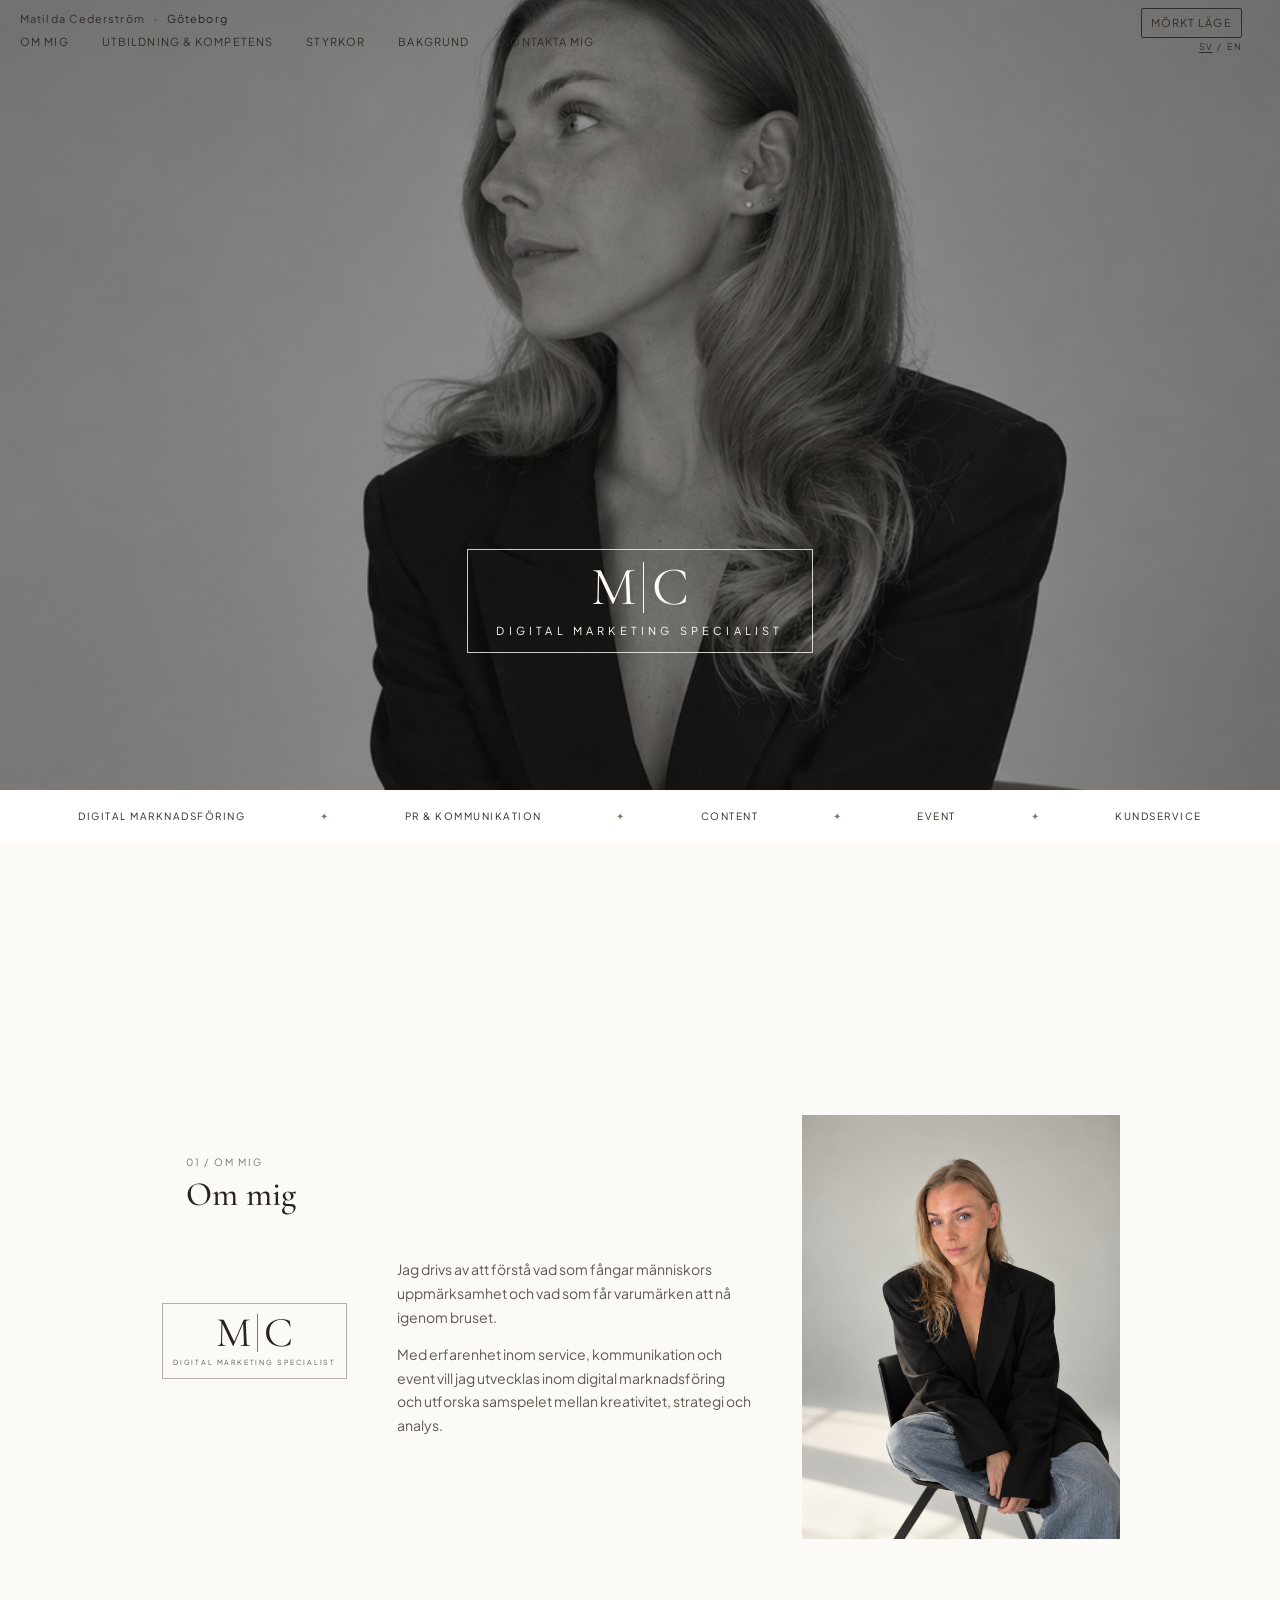
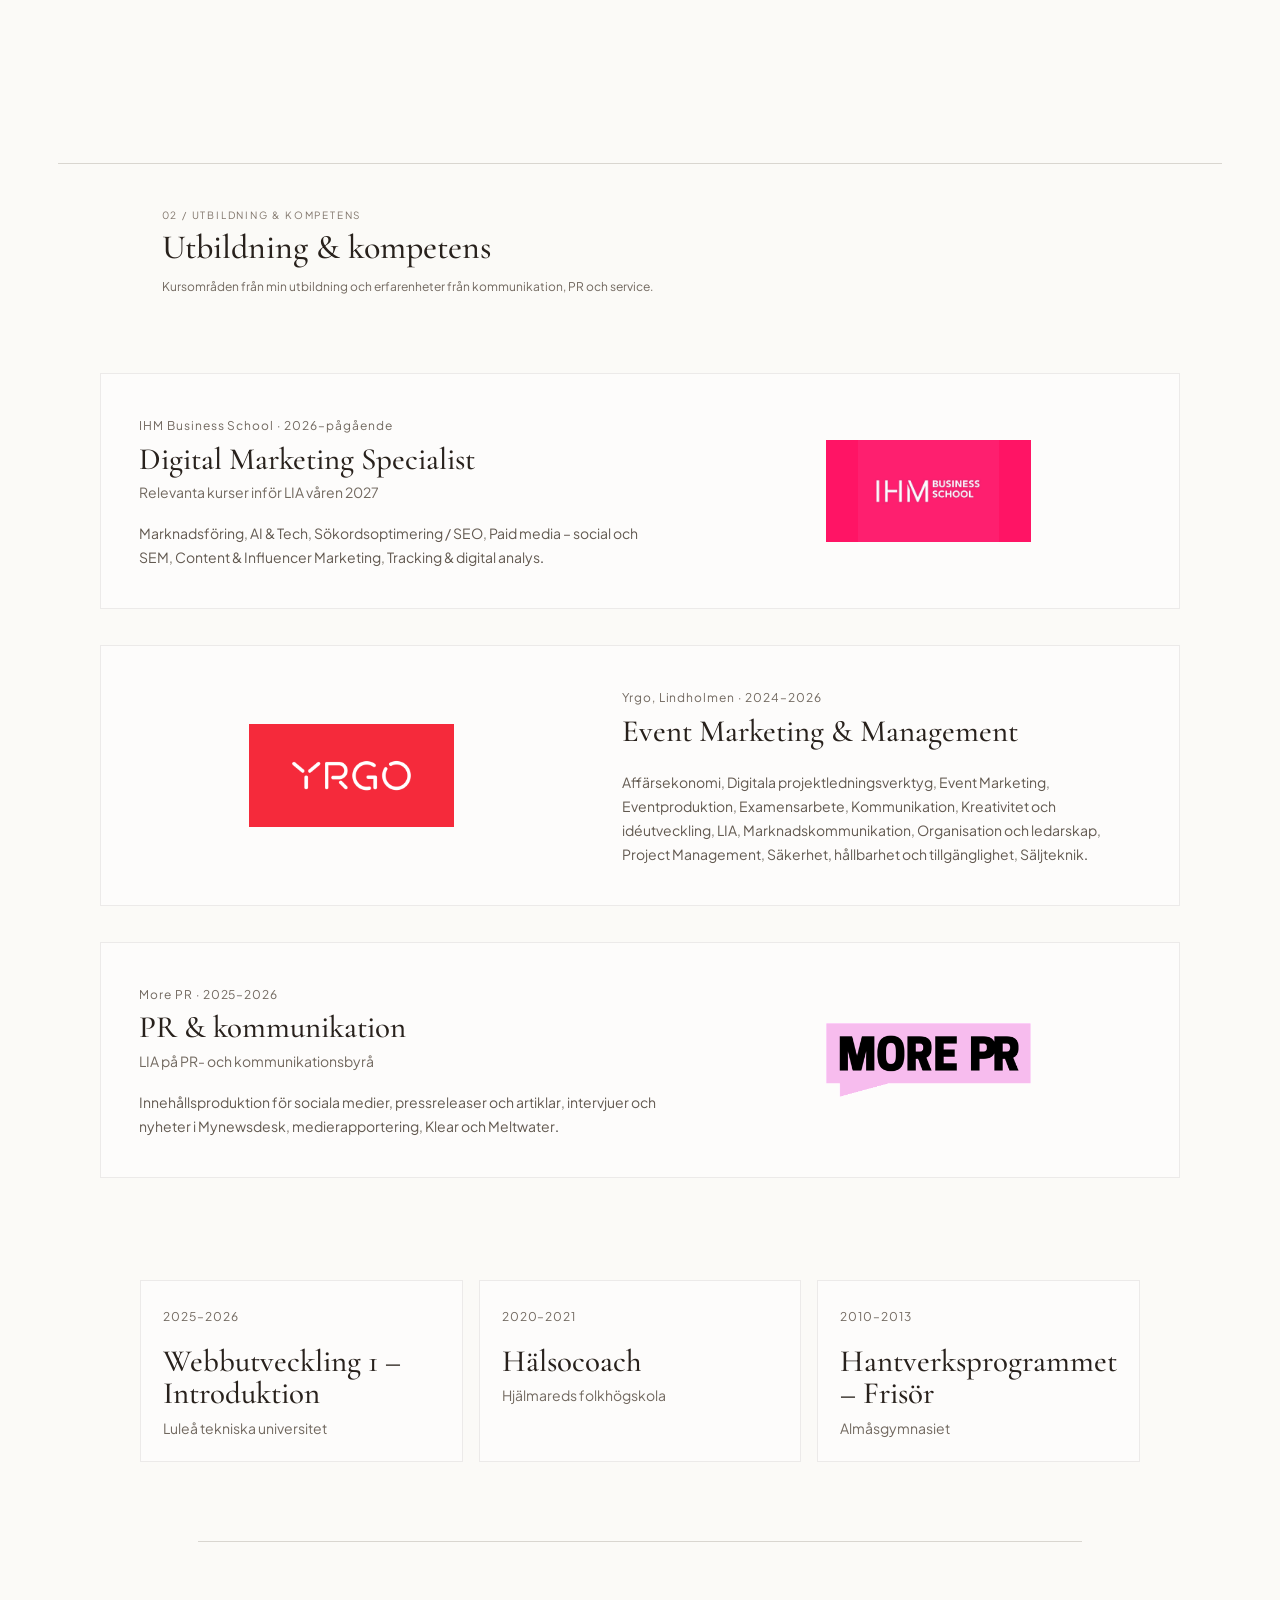
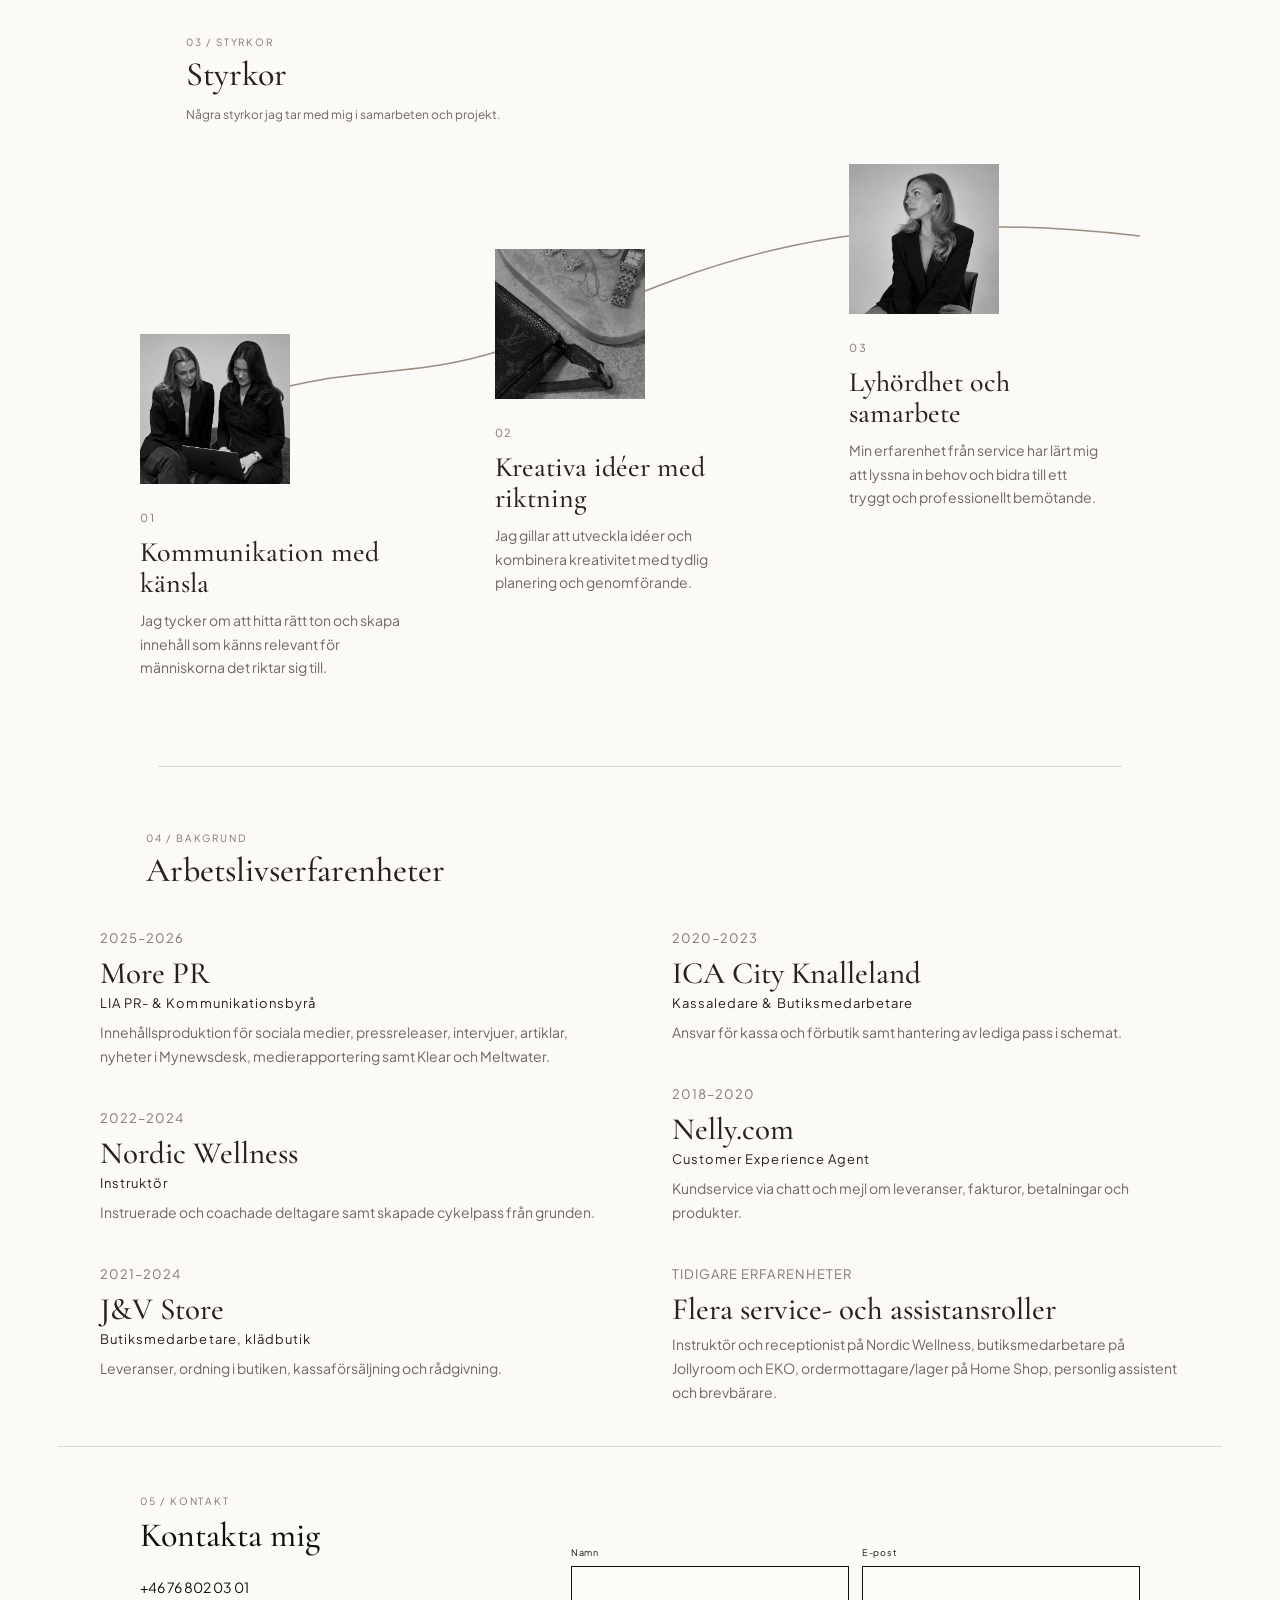
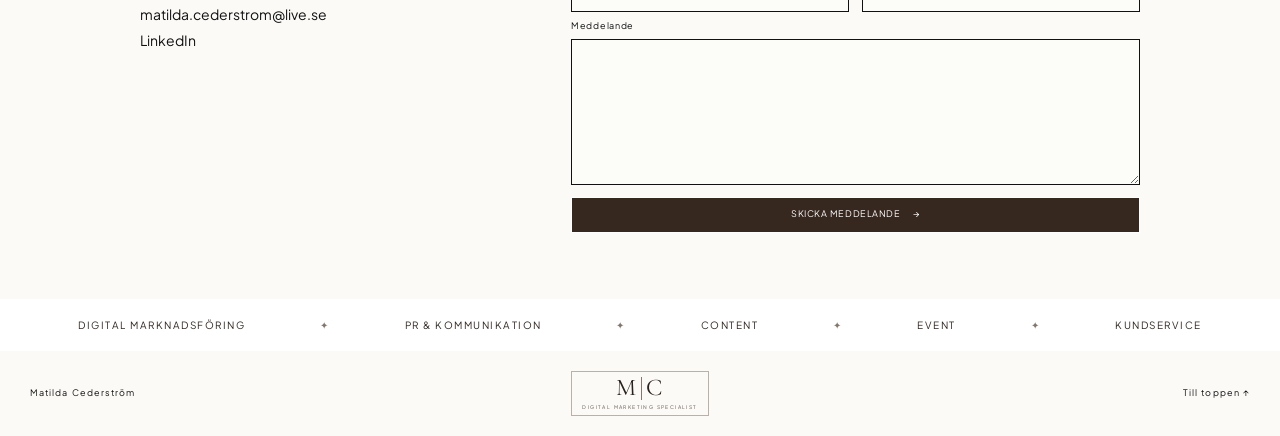
==== index.html @ 4d031f38 "Rename background navigation link" ====
<!DOCTYPE html>
<html lang="sv">

<head>
    <meta charset="utf-8">
    <meta name="viewport" content="width=device-width, initial-scale=1">
    <!-- Google Consent Mode v2 defaults must be set before GTM. -->
    <script data-cookieconsent="ignore">
        window.dataLayer = window.dataLayer || [];
        function gtag() { dataLayer.push(arguments); }
        gtag("consent", "default", {
            ad_personalization: "denied",
            ad_storage: "denied",
            ad_user_data: "denied",
            analytics_storage: "denied",
            functionality_storage: "denied",
            personalization_storage: "denied",
            security_storage: "granted",
            wait_for_update: 500
        });
        gtag("set", "ads_data_redaction", true);
        gtag("set", "url_passthrough", false);
    </script>
    <!-- Google Tag Manager -->
    <script data-cookieconsent="ignore">
        (function (w, d, s, l, i) {
            w[l] = w[l] || [];
            w[l].push({ "gtm.start": new Date().getTime(), event: "gtm.js" });
            var f = d.getElementsByTagName(s)[0], j = d.createElement(s), dl = l !== "dataLayer" ? "&l=" + l : "";
            j.async = true;
            j.src = "https://www.googletagmanager.com/gtm.js?id=" + i + dl;
            f.parentNode.insertBefore(j, f);
        })(window, document, "script", "dataLayer", "GTM-MQGZ8L7B");
    </script>
    <!-- End Google Tag Manager -->
    <!-- Cookiebot CMP with automatic cookie blocking -->
    <script id="Cookiebot" src="https://consent.cookiebot.com/uc.js" data-cbid="4d985f78-03d3-4be5-a0e7-08055642a6bd" data-blockingmode="auto" type="text/javascript"></script>
    <meta name="description"
        content="Matilda Cederström studerar Digital Marketing Specialist på IHM Business School. Läs om hennes erfarenhet inom PR, kommunikation och service.">
    <title>Matilda Cederström — Digital marknadsföring</title>
    <link rel="preconnect" href="https://fonts.googleapis.com">
    <link rel="preconnect" href="https://fonts.gstatic.com" crossorigin>
    <link
        href="https://fonts.googleapis.com/css2?family=Cormorant+Garamond:wght@400;500;600&family=Plus+Jakarta+Sans:wght@400;500;600&display=swap"
        rel="stylesheet">
    <link rel="stylesheet" href="style.css">
    <script defer src="script.js"></script>
</head>

<body>
    <!-- Google Tag Manager (noscript) -->
    <noscript><iframe src="https://www.googletagmanager.com/ns.html?id=GTM-MQGZ8L7B" height="0" width="0" style="display:none;visibility:hidden" title="Google Tag Manager"></iframe></noscript>
    <!-- End Google Tag Manager (noscript) -->
    <header class="site-header" id="header">
        <div class="nav-container">
            <div class="header-brand-group">
                <a class="brand-logo" href="#hero" aria-label="Matilda Cederström – till startsidan">Matilda Cederström</a><span class="header-brand-divider" aria-hidden="true">·</span><span class="header-brand-location">Göteborg</span>
            </div>
            <nav class="nav-menu" aria-label="Huvudmeny">
                <a class="nav-link" href="#om-mig">Om mig</a>
                <a class="nav-link" href="#kompetenser">Utbildning &amp; kompetens</a>
                <a class="nav-link" href="#styrkor">Styrkor</a>
                <a class="nav-link" href="#bakgrund">Bakgrund</a>
                <a class="nav-link" href="#kontakt">Kontakta mig</a>
                <div class="header-controls">
                    <button class="nav-link theme-toggle" type="button" aria-label="Växla till mörkt läge" aria-pressed="false">Mörkt läge</button>
                    <div class="language-switch" aria-label="Välj språk">
                        <button type="button" class="language-option is-active" data-language="sv" aria-pressed="true">SV</button>
                        <span aria-hidden="true">/</span>
                        <button type="button" class="language-option" data-language="en" aria-pressed="false">EN</button>
                    </div>
                </div>
            </nav>
        </div>
    </header>

    <main>
        <section class="hero-section" id="hero">
            <div class="hero-grid">
                <div class="hero-content-col">
                    <div class="hero-brand-frame">
                        <div class="hero-title-container">
                            <h1 class="hero-portfolio-title" aria-label="Matilda Cederström"><span>M</span><span class="hero-monogram-divider" aria-hidden="true"></span><span>C</span></h1>
                        </div>
                        <p class="hero-role-title">DIGITAL MARKETING SPECIALIST</p>
                    </div>
                </div>
                <div class="hero-bottom-left">GÖTEBORG<br>STUDERAR PÅ IHM BUSINESS SCHOOL</div>
                <div class="hero-bottom-right">DIGITAL MARKETING<br>SPECIALIST · 2026–PÅGÅENDE</div>
                <div class="hero-profile"><img src="img/IMG_8986.jpeg" alt="Matilda Cederström" fetchpriority="high"></div>
            </div>
        </section>

        <div class="category-ribbon" aria-label="Utbildning och erfarenhetsområden">
            <div class="category-ribbon-track">
                <div class="category-ribbon-inner">
                    <span>DIGITAL MARKNADSFÖRING</span><span class="bullet">✦</span><span>PR &amp; KOMMUNIKATION</span><span class="bullet">✦</span><span>CONTENT</span><span class="bullet">✦</span><span>EVENT</span><span class="bullet">✦</span><span>KUNDSERVICE</span>
                </div>
                <div class="category-ribbon-inner" aria-hidden="true">
                    <span>DIGITAL MARKNADSFÖRING</span><span class="bullet">✦</span><span>PR &amp; KOMMUNIKATION</span><span class="bullet">✦</span><span>CONTENT</span><span class="bullet">✦</span><span>EVENT</span><span class="bullet">✦</span><span>KUNDSERVICE</span>
                </div>
            </div>
        </div>

        <section class="editorial-section about-section" id="om-mig">
            <div class="site-container">
                <div class="about-grid">
                    <div class="about-content-col">
                        <span class="section-tag">01 / OM MIG</span>
                        <h2 class="section-main-heading">Om mig</h2>
                        <div class="about-copy-with-monogram">
                            <div class="about-copy-brand-frame" aria-label="M C, Digital Marketing Specialist">
                                <div class="about-copy-brand-monogram" aria-hidden="true"><span>M</span><span class="about-copy-brand-divider"></span><span>C</span></div>
                                <span class="about-copy-brand-role">DIGITAL MARKETING SPECIALIST</span>
                            </div>
                            <div class="about-copy-columns">
                                <p>Jag drivs av att förstå vad som fångar människors uppmärksamhet och vad som får varumärken att nå igenom bruset.</p>
                                <p>Med erfarenhet inom service, kommunikation och event vill jag utvecklas inom digital marknadsföring och utforska samspelet mellan kreativitet, strategi och analys.</p>
                            </div>
                        </div>
                    </div>
                    <div class="about-visual-col">
                        <div class="editorial-image-card">
                            <div class="editorial-image-frame"><img src="img/matilda-about-portrait.png"
                                    alt="Matilda i en varm, bokfylld miljö" loading="lazy"></div>
                            <div class="image-card-caption">
                                <p class="caption-title">Digital Marketing Specialist</p>
                                <p class="caption-desc">IHM Business School · 2026–pågående</p>
                            </div>
                        </div>
                    </div>
                </div>
            </div>
        </section>

        <section class="editorial-section skills-section" id="kompetenser">

            <div class="site-container">
                <div class="section-heading-block"><span class="section-tag">02 / UTBILDNING &amp; KOMPETENS</span>
                    <h2 class="section-main-heading">Utbildning &amp; kompetens</h2>
                    <p class="section-intro-text">Kursområden från min utbildning och erfarenheter från kommunikation,
                        PR och service.</p>
                </div>
                <div class="skills-duo-grid">
                    <div class="skills-category-card ihm-logo-card">
                        <div class="study-image"><img src="img/ihm-business-school.jpeg" alt="IHM Business School-logotyp på rosa bakgrund" loading="lazy"></div>
                        <div class="category-card-header"><span class="card-eyebrow">IHM Business School ·
                                2026–pågående</span>
                            <h3 class="category-title">Digital Marketing Specialist</h3>
                            <p class="category-desc">Relevanta kurser inför LIA våren 2027</p>
                        </div>
                        <ul class="skills-refined-list">
                            <li class="skill-row"><span class="skill-bullet" aria-hidden="true">•</span>
                                <div class="skill-info">
                                    <h4 class="skill-name">Marknadsföring</h4>
                                </div>
                            </li>
                            <li class="skill-row"><span class="skill-bullet" aria-hidden="true">•</span>
                                <div class="skill-info">
                                    <h4 class="skill-name">AI &amp; Tech</h4>
                                </div>
                            </li>
                            <li class="skill-row"><span class="skill-bullet" aria-hidden="true">•</span>
                                <div class="skill-info">
                                    <h4 class="skill-name">Sökordsoptimering / SEO</h4>
                                </div>
                            </li>
                            <li class="skill-row"><span class="skill-bullet" aria-hidden="true">•</span>
                                <div class="skill-info">
                                    <h4 class="skill-name">Paid media – social och SEM</h4>
                                </div>
                            </li>
                            <li class="skill-row"><span class="skill-bullet" aria-hidden="true">•</span>
                                <div class="skill-info">
                                    <h4 class="skill-name">Content &amp; Influencer Marketing</h4>
                                </div>
                            </li>
                            <li class="skill-row"><span class="skill-bullet" aria-hidden="true">•</span>
                                <div class="skill-info">
                                    <h4 class="skill-name">Tracking &amp; digital analys</h4>
                                </div>
                            </li>
                        </ul>
                    </div>
                    <div class="skills-category-card complementary-card yrgo-logo-card">
                        <div class="study-image"><img src="img/yrgo-logo.png" alt="YRGO-logotyp på röd bakgrund" loading="lazy"></div>
                        <div class="category-card-header"><span class="card-eyebrow">Yrgo, Lindholmen · 2024–2026</span>
                            <h3 class="category-title">Event Marketing &amp; Management</h3>
                        </div>
                        <ul class="skills-refined-list">
                            <li class="skill-row"><span class="skill-bullet" aria-hidden="true">•</span>
                                <div class="skill-info">
                                    <h4 class="skill-name">Affärsekonomi</h4>
                                </div>
                            </li>
                            <li class="skill-row"><span class="skill-bullet" aria-hidden="true">•</span>
                                <div class="skill-info">
                                    <h4 class="skill-name">Digitala projektledningsverktyg</h4>
                                </div>
                            </li>
                            <li class="skill-row"><span class="skill-bullet" aria-hidden="true">•</span>
                                <div class="skill-info">
                                    <h4 class="skill-name">Event Marketing</h4>
                                </div>
                            </li>
                            <li class="skill-row"><span class="skill-bullet" aria-hidden="true">•</span>
                                <div class="skill-info">
                                    <h4 class="skill-name">Eventproduktion</h4>
                                </div>
                            </li>
                            <li class="skill-row"><span class="skill-bullet" aria-hidden="true">•</span>
                                <div class="skill-info">
                                    <h4 class="skill-name">Examensarbete</h4>
                                </div>
                            </li>
                            <li class="skill-row"><span class="skill-bullet" aria-hidden="true">•</span>
                                <div class="skill-info">
                                    <h4 class="skill-name">Kommunikation</h4>
                                </div>
                            </li>
                            <li class="skill-row"><span class="skill-bullet" aria-hidden="true">•</span>
                                <div class="skill-info">
                                    <h4 class="skill-name">Kreativitet och idéutveckling</h4>
                                </div>
                            </li>
                            <li class="skill-row"><span class="skill-bullet" aria-hidden="true">•</span>
                                <div class="skill-info">
                                    <h4 class="skill-name">LIA</h4>
                                </div>
                            </li>
                            <li class="skill-row"><span class="skill-bullet" aria-hidden="true">•</span>
                                <div class="skill-info">
                                    <h4 class="skill-name">Marknadskommunikation</h4>
                                </div>
                            </li>
                            <li class="skill-row"><span class="skill-bullet" aria-hidden="true">•</span>
                                <div class="skill-info">
                                    <h4 class="skill-name">Organisation och ledarskap</h4>
                                </div>
                            </li>
                            <li class="skill-row"><span class="skill-bullet" aria-hidden="true">•</span>
                                <div class="skill-info">
                                    <h4 class="skill-name">Project Management</h4>
                                </div>
                            </li>
                            <li class="skill-row"><span class="skill-bullet" aria-hidden="true">•</span>
                                <div class="skill-info">
                                    <h4 class="skill-name">Säkerhet, hållbarhet och tillgänglighet</h4>
                                </div>
                            </li>
                            <li class="skill-row"><span class="skill-bullet" aria-hidden="true">•</span>
                                <div class="skill-info">
                                    <h4 class="skill-name">Säljteknik</h4>
                                </div>
                            </li>
                        </ul>
                    </div>
                    <div class="skills-category-card pr-card more-pr-logo-card">
                        <div class="study-image"><img src="img/more-pr-logo.png" alt="MORE PR-logotyp" loading="lazy"></div>
                        <div class="category-card-header"><span class="card-eyebrow">More PR · 2025–2026</span>
                            <h3 class="category-title">PR &amp; kommunikation</h3>
                            <p class="category-desc">LIA på PR- och kommunikationsbyrå</p>
                        </div>
                        <ul class="skills-refined-list">
                            <li class="skill-row"><span class="skill-bullet" aria-hidden="true">•</span>
                                <div class="skill-info">
                                    <h4 class="skill-name">Innehållsproduktion för sociala medier, pressreleaser och artiklar</h4>
                                </div>
                            </li>
                            <li class="skill-row"><span class="skill-bullet" aria-hidden="true">•</span>
                                <div class="skill-info">
                                    <h4 class="skill-name">intervjuer och nyheter i Mynewsdesk</h4>
                                </div>
                            </li>
                            <li class="skill-row"><span class="skill-bullet" aria-hidden="true">•</span>
                                <div class="skill-info">
                                    <h4 class="skill-name">medierapportering</h4>
                                </div>
                            </li>
                            <li class="skill-row"><span class="skill-bullet" aria-hidden="true">•</span>
                                <div class="skill-info">
                                    <h4 class="skill-name">Klear och Meltwater</h4>
                                </div>
                            </li>
                        </ul>
                    </div>
                </div>
                <div class="education-under-skills">
                    <div class="history-grid education-grid">
                        <div class="history-column">
                            <div class="timeline-list">
                                <article class="timeline-item">
                                    <div class="timeline-meta"><span class="timeline-period">2025–2026</span></div>
                                    <div class="timeline-body">
                                        <h4 class="timeline-role">Webbutveckling 1 – Introduktion</h4>
                                        <p class="timeline-company">Luleå tekniska universitet</p>
                                    </div>
                                </article>
                                <article class="timeline-item">
                                    <div class="timeline-meta"><span class="timeline-period">2020–2021</span></div>
                                    <div class="timeline-body">
                                        <h4 class="timeline-role">Hälsocoach</h4>
                                        <p class="timeline-company">Hjälmareds folkhögskola</p>
                                    </div>
                                </article>
                                <article class="timeline-item">
                                    <div class="timeline-meta"><span class="timeline-period">2010–2013</span></div>
                                    <div class="timeline-body">
                                        <h4 class="timeline-role">Hantverksprogrammet – Frisör</h4>
                                        <p class="timeline-company">Almåsgymnasiet</p>
                                    </div>
                                </article>
                            </div>
                        </div>
                    </div>
                </div>



                <section class="strengths-section" id="styrkor" aria-labelledby="strengths-title">
                    <div class="site-container">
                        <div class="section-heading-block">
                            <span class="section-tag">03 / STYRKOR</span>
                            <h2 class="section-main-heading" id="strengths-title">Styrkor</h2>
                            <p class="section-intro-text">Några styrkor jag tar med mig i samarbeten och projekt.</p>
                        </div>
                        <div class="strengths-flow">
                            <svg class="strengths-connector" viewBox="0 0 1200 320" preserveAspectRatio="none" aria-hidden="true">
                                <path d="M0 300 C180 175 300 235 470 175 S815 35 1200 72"></path>
                            </svg>
                            <article class="strength-card strength-card-one">
                                <div class="strength-image"><img src="img/strengths-collaboration-neutral-bg.png" alt="Matilda och en kollega samarbetar vid en laptop" loading="lazy"></div>
                                <div class="strength-copy">
                                    <span class="strength-index">01</span>
                                    <h3>Kommunikation med känsla</h3>
                                    <p>Jag tycker om att hitta rätt ton och skapa innehåll som känns relevant för människorna det riktar sig till.</p>
                                </div>
                            </article>
                            <article class="strength-card strength-card-two">
                                <div class="strength-image"><img src="img/accessories-stilllife.png" alt="Accessoarer och klocka på ett marmorbord" loading="lazy"></div>
                                <div class="strength-copy">
                                    <span class="strength-index">02</span>
                                    <h3>Kreativa idéer med riktning</h3>
                                    <p>Jag gillar att utveckla idéer och kombinera kreativitet med tydlig planering och genomförande.</p>
                                </div>
                            </article>
                            <article class="strength-card strength-card-three">
                                <div class="strength-image"><img src="img/hero-portrait.jpg" alt="Porträtt av Matilda" loading="lazy"></div>
                                <div class="strength-copy">
                                    <span class="strength-index">03</span>
                                    <h3>Lyhördhet och samarbete</h3>
                                    <p>Min erfarenhet från service har lärt mig att lyssna in behov och bidra till ett tryggt och professionellt bemötande.</p>
                                </div>
                            </article>
                        </div>
                    </div>

                </section>
                <div class="experience-block" id="bakgrund">
                    <div class="section-heading-block"><span class="section-tag">04 / BAKGRUND</span>
                        <h2 class="section-main-heading">Arbetslivserfarenheter</h2>
                    </div>
                    <div class="history-grid">
                        <div class="history-column">
                            <div class="timeline-list">
                                <article class="timeline-item">
                                    <div class="timeline-meta"><span class="timeline-period">2025–2026</span></div>
                                    <div class="timeline-body">
                                        <h4 class="timeline-role">More PR</h4>
                                        <p class="timeline-company">LIA PR- &amp; Kommunikationsbyrå</p>
                                        <p class="timeline-description">Innehållsproduktion för sociala medier, pressreleaser, intervjuer, artiklar,
                                            nyheter i Mynewsdesk, medierapportering samt Klear och Meltwater.</p>
                                    </div>
                                </article>
                                <article class="timeline-item">
                                    <div class="timeline-meta"><span class="timeline-period">2022–2024</span></div>
                                    <div class="timeline-body">
                                        <h4 class="timeline-role">Nordic Wellness</h4>
                                        <p class="timeline-company">Instruktör</p>
                                        <p class="timeline-description">Instruerade och coachade deltagare samt skapade
                                            cykelpass från grunden.</p>
                                    </div>
                                </article>
                                <article class="timeline-item">
                                    <div class="timeline-meta"><span class="timeline-period">2021–2024</span></div>
                                    <div class="timeline-body">
                                        <h4 class="timeline-role">J&amp;V Store</h4>
                                        <p class="timeline-company">Butiksmedarbetare, klädbutik</p>
                                        <p class="timeline-description">Leveranser, ordning i butiken, kassaförsäljning
                                            och rådgivning.</p>
                                    </div>
                                </article>
                            </div>
                        </div>
                        <div class="history-column">
                            <div class="timeline-list">
                                <article class="timeline-item">
                                    <div class="timeline-meta"><span class="timeline-period">2020–2023</span></div>
                                    <div class="timeline-body">
                                        <h4 class="timeline-role">ICA City Knalleland</h4>
                                        <p class="timeline-company">Kassaledare &amp; Butiksmedarbetare</p>
                                        <p class="timeline-description">Ansvar för kassa och förbutik samt hantering av
                                            lediga pass i schemat.</p>
                                    </div>
                                </article>
                                <article class="timeline-item">
                                    <div class="timeline-meta"><span class="timeline-period">2018–2020</span></div>
                                    <div class="timeline-body">
                                        <h4 class="timeline-role">Nelly.com</h4>
                                        <p class="timeline-company">Customer Experience Agent</p>
                                        <p class="timeline-description">Kundservice via chatt och mejl om leveranser,
                                            fakturor, betalningar och produkter.</p>
                                    </div>
                                </article>
                                <article class="timeline-item">
                                    <div class="timeline-meta"><span class="timeline-period">Tidigare erfarenheter</span></div>
                                    <div class="timeline-body">
                                        <h4 class="timeline-role">Flera service- och assistansroller</h4>
                                        <p class="timeline-description">Instruktör och receptionist på Nordic Wellness, butiksmedarbetare på Jollyroom och EKO, ordermottagare/lager på Home Shop, personlig assistent och brevbärare.</p>
                                    </div>
                                </article>
                            </div>
                        </div>

                    </div>
                </div>
            </div>
        </section>

        <div class="credentials-band" aria-label="Utbildnings- och erfarenhetsområden">
            <span>Digital marknadsföring</span><span>Event Marketing &amp; Management</span><span>PR &amp;
                kommunikation</span>
        </div>

        <section class="contact-section" id="kontakt">
            <div class="site-container contact-layout">
                <div class="contact-info-column"><span class="section-tag">05 / KONTAKT</span>
                    <h2 class="section-main-heading">Kontakta mig</h2>
                    <p class="contact-details"><a href="tel:+46768020301">+46 76 802 03 01</a><br><a href="mailto:matilda.cederstrom@live.se">matilda.cederstrom@live.se</a><br><a href="https://www.linkedin.com/in/matilda-cederstrom-b0705b335/" target="_blank" rel="noopener noreferrer">LinkedIn</a></p>
                </div>
                <div class="contact-form-column">
                    <form class="contact-form" id="contactForm">
                        <div class="contact-field"><label for="name">Namn</label><input id="name" name="name" autocomplete="name" required></div>
                        <div class="contact-field"><label for="email">E-post</label><input id="email" name="email" type="email" autocomplete="email" required></div>
                        <div class="contact-field message-field"><label for="message">Meddelande</label><textarea id="message" name="message" rows="5" required></textarea></div>
                        <button class="btn-view-work" type="submit"><span>SKICKA MEDDELANDE</span><span
                                aria-hidden="true">→</span></button>
                        <p class="form-status-msg" id="formStatusMsg" role="status" aria-live="polite"></p>
                    </form>
                </div>
            </div>
        </section>

        <div class="category-ribbon experience-ribbon" aria-label="Utbildning och erfarenhetsområden">
            <div class="category-ribbon-track">
                <div class="category-ribbon-inner">
                    <span>DIGITAL MARKNADSFÖRING</span><span class="bullet">✦</span><span>PR &amp; KOMMUNIKATION</span><span class="bullet">✦</span><span>CONTENT</span><span class="bullet">✦</span><span>EVENT</span><span class="bullet">✦</span><span>KUNDSERVICE</span>
                </div>
                <div class="category-ribbon-inner" aria-hidden="true">
                    <span>DIGITAL MARKNADSFÖRING</span><span class="bullet">✦</span><span>PR &amp; KOMMUNIKATION</span><span class="bullet">✦</span><span>CONTENT</span><span class="bullet">✦</span><span>EVENT</span><span class="bullet">✦</span><span>KUNDSERVICE</span>
                </div>
            </div>
        </div>

    </main>
    <footer class="site-footer">
        <span class="footer-brand">Matilda Cederström</span>
        <div class="footer-logo" aria-label="M C, Digital Marketing Specialist">
            <div class="footer-monogram"><span>M</span><span class="footer-monogram-divider" aria-hidden="true"></span><span>C</span></div>
            <span class="footer-role">DIGITAL MARKETING SPECIALIST</span>
        </div>
        <a href="#hero">Till toppen ↑</a>
    </footer>
</body>

</html>
---- style.css ----
:root {
  --paper: #f8f6f2;
  --paper-warm: #eee9e1;
  --sand: #d5ccc1;
  --ink: #28211c;
  --muted: #71685f;
  --brown: #37281f;
  --brown-light: #59483c;
  --line: rgba(40, 33, 28, .16);
  --serif: 'Cormorant Garamond', Georgia, serif;
  --sans: 'Plus Jakarta Sans', Arial, sans-serif;
}

* { box-sizing: border-box; }
html { scroll-behavior: smooth; }
body {
  margin: 0;
  color: var(--ink);
  background: var(--brown-light) url("img/moodboard-portrait.jpg") center / cover fixed;
  font: 400 15px/1.65 var(--sans);
}
body::before { content: ""; position: fixed; inset: 0; z-index: -1; background: rgba(43, 31, 23, .52); }
img { display: block; max-width: 100%; }
a { color: inherit; text-decoration: none; }
button, input, textarea { font: inherit; }

.announcement-bar, .site-header, main, .site-footer {
  width: min(920px, calc(100% - 56px));
  margin-inline: auto;
}
.announcement-bar {
  padding: 7px 12px;
  color: #f7f1e9;
  background: var(--brown);
  text-align: center;
  font-size: 9px;
  letter-spacing: .16em;
}
.site-header { position: sticky; top: 0; z-index: 10; background: rgba(248,246,242,.96); border-bottom: 1px solid var(--line); }
.nav-container { min-height: 62px; padding: 10px 24px; display: flex; align-items: center; justify-content: space-between; gap: 24px; }
.brand-logo { font: 500 22px/1 var(--serif); letter-spacing: .04em; white-space: nowrap; }
.nav-menu { display: flex; align-items: center; gap: clamp(18px, 3vw, 38px); }
.nav-link { font-size: 11px; color: #493d34; transition: opacity .2s ease; }
.nav-link:hover { opacity: .62; }

main { background: var(--paper); box-shadow: 0 18px 70px rgba(20,12,7,.22); display: flex; flex-direction: column; }
.hero-section { order: 1; background: #bdb5ab; }
.hero-grid { min-height: 440px; padding: 38px clamp(28px, 5vw, 58px); display: grid; grid-template-columns: 1fr .94fr; align-items: center; gap: 44px; }
.hero-content-col { min-width: 0; }
.hero-role-title, .section-tag, .card-eyebrow { margin: 0; color: #6a5b4f; font-size: 9px; letter-spacing: .18em; text-transform: uppercase; }
.hero-title-container { margin: 20px 0 16px; }
.hero-portfolio-title { margin: 0; font: 500 clamp(38px, 5vw, 61px)/.99 var(--serif); letter-spacing: -.025em; }
.hero-portfolio-title span { display: inline; }
.hero-portfolio-title span + span::before { content: " "; }
.hero-subheading { max-width: 430px; margin: 0; font: 400 18px/1.35 var(--serif); }
.hero-sub-row { display: flex; flex-direction: column; align-items: flex-start; gap: 19px; }
.hero-portrait-col { height: 330px; overflow: hidden; }
.hero-portrait-col img { width: 100%; height: 100%; object-fit: cover; object-position: center 35%; }
.btn-view-work { display: inline-flex; align-items: center; justify-content: center; gap: 13px; min-height: 36px; padding: 8px 18px; border: 1px solid currentColor; color: var(--paper); background: var(--brown); font-size: 9px; letter-spacing: .06em; }
.btn-view-work:hover { background: #211811; }

.category-ribbon { order: 2; overflow: hidden; background: var(--brown); color: #f3eee7; }
.category-ribbon-inner { min-height: 44px; padding: 10px 25px; display: flex; justify-content: center; align-items: center; flex-wrap: wrap; gap: 12px 23px; font-size: 9px; letter-spacing: .14em; }
.category-ribbon .bullet { color: #b4a18c; }

.skills-section { order: 3; padding: 65px clamp(24px, 5vw, 58px) 70px; }
.site-container { width: 100%; max-width: 1000px; margin: 0 auto; }
.section-heading-block { margin: 0 auto 30px; text-align: center; }
.section-heading-block .section-tag { display: block; }
.section-main-heading { margin: 8px 0 12px; font: 500 clamp(34px, 4vw, 48px)/1.05 var(--serif); }
.section-main-heading em { font-weight: 400; }
.section-intro-text { max-width: 620px; margin: 0 auto; color: var(--muted); font-size: 12px; }
.skills-duo-grid { display: grid; grid-template-columns: repeat(3, minmax(0,1fr)); align-items: stretch; gap: 18px; }
.skills-category-card { min-width: 0; padding: 24px 21px; background: var(--paper-warm); }
.category-card-header { min-height: 126px; padding-bottom: 14px; border-bottom: 1px solid var(--line); }
.category-title { margin: 10px 0; font: 500 25px/1.05 var(--serif); }
.category-desc { margin: 0; color: var(--muted); font-size: 10px; }
.skills-refined-list { list-style: none; padding: 0; margin: 8px 0 0; }
.skill-row { display: flex; align-items: baseline; gap: 8px; padding: 9px 0; border-bottom: 1px solid var(--line); }
.skill-bullet { flex: 0 0 12px; color: #806b58; font-size: 15px; line-height: 1; text-align: center; }
.skill-name { margin: 0; font: 400 11px/1.45 var(--sans); }
.skill-index { display: none; }
.experience-block { margin-top: 76px; }
.experience-block .section-heading-block { margin-bottom: 24px; }
.history-grid { display: grid; grid-template-columns: 1fr 1fr; gap: 38px; }
.history-column-header { margin-bottom: 8px; padding-bottom: 10px; border-bottom: 1px solid var(--line); }
.history-col-title { margin: 0; font: 500 26px var(--serif); }
.timeline-item { display: grid; grid-template-columns: 90px 1fr; gap: 12px; padding: 13px 0; border-bottom: 1px solid var(--line); }
.timeline-period { color: var(--muted); font-size: 9px; }
.timeline-role { margin: 0; font: 500 19px/1.15 var(--serif); }
.timeline-company { margin: 3px 0; font-size: 10px; }
.timeline-description { margin: 5px 0 0; color: var(--muted); font-size: 10px; line-height: 1.55; }
.timeline-badge, .history-col-sub { color: var(--muted); font-size: 9px; }

.about-section { order: 4; padding: 0; background: var(--sand); }
.about-grid { display: grid; grid-template-columns: .9fr 1.1fr; align-items: stretch; }
.about-visual-col { grid-column: 1; grid-row: 1; min-width: 0; }
.editorial-image-card, .editorial-image-frame { height: 100%; }
.editorial-image-frame img { width: 100%; height: 100%; min-height: 340px; object-fit: cover; object-position: center 35%; }
.image-card-caption { display: none; }
.about-content-col { grid-column: 2; grid-row: 1; align-self: center; padding: clamp(28px, 5vw, 60px); }
.about-content-col .section-main-heading { margin: 10px 0 15px; font-size: clamp(32px, 4vw, 46px); }
.about-content-col .section-intro-text { margin: 0; color: #51463e; font-size: 12px; }

.credentials-band { order: 5; min-height: 96px; padding: 22px; display: flex; justify-content: space-around; align-items: center; gap: 18px; background: var(--brown); color: #f7f1e9; text-align: center; font: 500 clamp(15px, 2vw, 23px)/1.2 var(--serif); }
.contact-section { order: 6; position: relative; isolation: isolate; padding: 62px 28px; background: #44372e url("img/moodboard-portrait.jpg") center 45% / cover no-repeat; color: #fffaf4; }
.contact-section::before { content: ""; position: absolute; inset: 0; z-index: -1; background: rgba(38,27,20,.68); }
.contact-layout { width: 100%; max-width: 590px; margin: 0 auto; text-align: center; }
.contact-section .section-tag { color: #eee0d0; }
.contact-section .section-main-heading { margin: 10px 0; font: 500 clamp(32px, 4vw, 46px)/1.05 var(--serif); }
.contact-section .section-intro-text { color: #eee0d0; font-size: 11px; }
.contact-details { margin: 12px 0 28px; font-size: 11px; line-height: 1.9; }
.contact-details a:hover { text-decoration: underline; }
.contact-form { display: grid; grid-template-columns: 1fr 1fr; gap: 7px 13px; text-align: left; }
.contact-form label { margin-top: 7px; font-size: 9px; letter-spacing: .08em; }
.contact-form input, .contact-form textarea { width: 100%; padding: 10px; color: #fffaf4; background: rgba(255,255,255,.08); border: 1px solid rgba(255,255,255,.54); outline: none; }
.contact-form input:focus, .contact-form textarea:focus { border-color: #fff; }
.contact-field { display: grid; gap: 5px; }
.contact-field label { margin: 0; }
.message-field, .contact-form button, .contact-form .form-status-msg { grid-column: 1 / -1; }
.contact-form textarea { resize: vertical; }
.contact-form .btn-view-work { width: 100%; margin-top: 5px; color: #fffaf4; border-color: transparent; }
.form-status-msg { margin: 5px 0 0; text-align: center; font-size: 10px; }
.language-strip { order: 7; padding: 22px; background: var(--paper); text-align: center; }
.language-strip p { margin: 5px 0 0; font: 500 19px var(--serif); }
.language-strip p span { padding: 0 8px; color: var(--muted); }
.site-footer { padding: 16px 24px; display: flex; justify-content: space-between; background: var(--brown); color: #e7ddd2; font-size: 9px; letter-spacing: .12em; }

@media (max-width: 850px) {
  .announcement-bar, .site-header, main, .site-footer { width: min(100% - 28px, 1100px); }
  .skills-duo-grid { grid-template-columns: repeat(2, minmax(0,1fr)); }
  .pr-card { grid-column: 1 / -1; }
  .about-content-col { padding: 30px; }
  .about-visual-col .editorial-image-frame img { min-height: 300px; }
}
@media (max-width: 620px) {
  body { background-attachment: scroll; }
  .announcement-bar, .site-header, main, .site-footer { width: 100%; }
  .nav-container { min-height: 58px; padding: 10px 14px; flex-wrap: wrap; justify-content: center; gap: 8px; }
  .brand-logo { width: 100%; text-align: center; font-size: 20px; }
  .nav-menu { justify-content: center; gap: clamp(15px, 6vw, 26px); }
  .nav-link { font-size: 10px; }
  .hero-grid { grid-template-columns: 1fr; gap: 22px; padding: 28px 22px; }
  .hero-portrait-col { grid-row: 1; height: 270px; }
  .hero-content-col { grid-row: 2; }
  .hero-portfolio-title { font-size: clamp(38px, 12vw, 54px); }
  .hero-subheading { font-size: 17px; }
  .category-ribbon-inner { justify-content: center; gap: 8px 12px; font-size: 8px; }
  .skills-section { padding: 48px 18px; }
  .skills-duo-grid, .history-grid { grid-template-columns: 1fr; }
  .pr-card { grid-column: auto; }
  .category-card-header { min-height: 0; }
  .experience-block { margin-top: 55px; }
  .about-grid { grid-template-columns: 1fr; }
  .about-visual-col, .about-content-col { grid-column: 1; grid-row: auto; }
  .about-visual-col .editorial-image-frame img { min-height: 0; height: 300px; }
  .about-content-col { padding: 30px 22px 38px; }
  .credentials-band { flex-direction: column; gap: 8px; padding: 23px 16px; }
  .contact-section { padding: 48px 20px; }
  .timeline-item { grid-template-columns: 80px 1fr; }
  .site-footer { padding-inline: 14px; }
}

/* Matilda's background artwork on the opening and contact sections */
.hero-section {
  background-color: #8c8378;
  background-image: linear-gradient(rgba(43, 35, 29, .2), rgba(43, 35, 29, .2)), url("img/matilda-background.jpg");
  background-position: center 50%;
  background-size: cover;
}
.contact-section {
  background-color: #655b51;
  background-image: url("img/matilda-background.jpg");
  background-position: center 58%;
  background-size: cover;
}
.contact-section::before { background: rgba(43, 34, 27, .52); }

/* Final restore: clean taupe hero, previous contact image, and uploaded logo */
.hero-section { background: #b7ada3; }
.contact-section { background: #b7ada3; color: #fffaf4; }
.contact-section::before { background: transparent; }
.brand-logo { display: block; width: auto; height: auto; overflow: visible; position: static; flex: 0 0 auto; font: 500 22px/1 var(--serif); letter-spacing: .04em; white-space: nowrap; }
.brand-mark { display: none; }
.site-header { width: min(100%, 1220px); background: #fbfaf7; color: #332b25; }
.nav-container { min-height: 54px; padding: 0 28px; }
.brand-logo, .nav-link { color: #332b25; }
.brand-logo { font-size: 19px; }
.nav-link { font-size: 9px; }
main { width: min(100%, 1220px); overflow: visible; }
.hero-section { position: relative; min-height: 360px; margin-top: 54px; background: linear-gradient(rgba(33,29,26,.56), rgba(33,29,26,.56)), url("img/moodboard-portrait.jpg") center 48% / cover no-repeat; color: #fffaf4; }
.hero-grid { min-height: 360px; padding: 50px 30px 80px; }
.hero-profile { position: absolute; z-index: 2; bottom: -55px; left: 50%; width: 112px; height: 138px; padding: 3px; transform: translateX(-50%); background: #fbfaf7; }
.hero-profile img { width: 100%; height: 100%; object-fit: cover; object-position: center 27%; }
.hero-actions, .category-ribbon, .about-visual-col, .credentials-band { display: none; }
.about-section { padding: 95px 34px 54px; background: #fbfaf7; }
.about-grid { display: block; }
.about-content-col { max-width: 820px; margin: 0 auto; padding: 0; text-align: center; }
.about-content-col .section-tag { display: none; }
.about-copy-columns { display: grid; grid-template-columns: 1fr 1fr; gap: 38px; text-align: left; }
.about-copy-columns p { margin: 0; color: #625950; font-size: 11px; line-height: 1.7; }
.editorial-feature { grid-template-columns: 1fr 1fr; padding: 0; gap: 0; background: #e9e4da; }
.editorial-feature-image img { height: 290px; aspect-ratio: auto; object-fit: cover; }
.editorial-feature-copy { padding: 36px clamp(25px, 5vw, 58px); }
.skills-section { position: static; width: 100%; transform: none; padding: 48px 34px 58px; background: #fbfaf7; }
.skills-section > .site-container { max-width: 1050px; }
.skills-duo-grid { display: grid; grid-template-columns: repeat(3, minmax(0, 1fr)); gap: 14px; }
.skills-duo-grid > .skills-category-card, .skills-duo-grid .complementary-card, .skills-duo-grid .pr-card { display: block; min-width: 0; padding: 20px 17px; border: 1px solid #d8d0c7; background: #b5a79b; color: #fffaf4; }
.skills-duo-grid .study-image { display: none; }
.skills-duo-grid .category-card-header { min-height: 0; padding: 0 0 12px; border: 0; }
.skills-duo-grid .category-title { font-size: 23px; }
.skills-duo-grid .category-desc, .skills-duo-grid .skill-name, .skills-duo-grid .card-eyebrow { color: #fffaf4; font-size: 10px; }
.skills-duo-grid .skill-bullet { display: none; }
.skills-duo-grid .skills-refined-list { margin-top: 5px; }
.skills-duo-grid .skill-row { padding: 6px 0; border-bottom-color: rgba(255,250,244,.3); }
.timeline-bullets { display: none; }
@media (max-width: 720px) {
  .site-header { width: 100%; }
  .nav-container { flex-wrap: wrap; justify-content: space-between; padding: 8px 18px; }
  .hero-grid, .hero-section { min-height: 350px; }
  .about-copy-columns, .editorial-feature, .history-grid { grid-template-columns: 1fr; }
  .about-copy-columns { gap: 14px; }
  .editorial-feature-image img { height: 240px; }
  .skills-duo-grid { grid-template-columns: 1fr; gap: 12px; }
}
.announcement-bar { display: none; }
.site-header { width: min(100%, 1220px); background: #fbfaf7; color: #332b25; }
.nav-container { min-height: 54px; padding: 0 28px; }
.brand-logo, .nav-link { color: #332b25; }
.brand-logo { font-size: 19px; }
.nav-link { font-size: 9px; }
main { width: min(100%, 1220px); overflow: visible; }
.hero-section { position: relative; min-height: 360px; margin-top: 54px; background: linear-gradient(rgba(33,29,26,.56), rgba(33,29,26,.56)), url("img/moodboard-portrait.jpg") center 48% / cover no-repeat; color: #fffaf4; }
.hero-grid { min-height: 360px; padding: 50px 30px 80px; }
.hero-content-col { width: min(680px, 100%); }
.hero-role-title { font-size: 9px; }
.hero-title-container { margin: 13px 0 8px; }
.hero-portfolio-title { font-size: clamp(32px, 4vw, 48px); }
.hero-subheading { font-size: 15px; }
.hero-actions { display: none; }
.hero-bottom-left, .hero-bottom-right { font-size: 7px; }
.hero-profile { position: absolute; z-index: 2; bottom: -55px; left: 50%; width: 112px; height: 138px; padding: 3px; transform: translateX(-50%); background: #fbfaf7; }
.hero-profile img { width: 100%; height: 100%; object-fit: cover; object-position: center 27%; }
.category-ribbon { display: none; }
.about-section { padding: 95px 34px 54px; background: #fbfaf7; }
.about-grid { display: block; }
.about-content-col { max-width: 820px; margin: 0 auto; padding: 0; text-align: center; }
.about-content-col .section-tag { display: none; }
.about-content-col .section-main-heading { max-width: 600px; margin: 0 auto 24px; font-size: 30px; }
.about-copy-columns { display: grid; grid-template-columns: 1fr 1fr; gap: 38px; text-align: left; }
.about-copy-columns p { margin: 0; color: #625950; font-size: 11px; line-height: 1.7; }
.about-visual-col { display: none; }
.editorial-feature { grid-template-columns: 1fr 1fr; padding: 0; gap: 0; background: #e9e4da; }
.editorial-feature-image img { height: 290px; aspect-ratio: auto; object-fit: cover; }
.editorial-feature-copy { max-width: 500px; padding: 36px clamp(25px, 5vw, 58px); }
.skills-section { position: static; width: 100%; transform: none; padding: 48px 34px 58px; background: #fbfaf7; }
.skills-section > .site-container { max-width: 1050px; }
.skills-section .section-heading-block { margin-bottom: 24px; }
.skills-duo-grid { display: grid; grid-template-columns: repeat(3, minmax(0, 1fr)); gap: 14px; }
.skills-duo-grid > .skills-category-card,
.skills-duo-grid .complementary-card,
.skills-duo-grid .pr-card { display: block; min-width: 0; padding: 20px 17px; border: 1px solid #d8d0c7; background: #b5a79b; color: #fffaf4; }
.skills-duo-grid .study-image { display: none; }
.skills-duo-grid .category-card-header { min-height: 0; padding: 0 0 12px; border: 0; }
.skills-duo-grid .category-title { font-size: 23px; }
.skills-duo-grid .category-desc, .skills-duo-grid .skill-name, .skills-duo-grid .card-eyebrow { color: #fffaf4; font-size: 10px; }
.skills-duo-grid .skill-bullet { display: none; }
.skills-duo-grid .skills-refined-list { margin-top: 5px; }
.skills-duo-grid .skill-row { padding: 6px 0; border-bottom-color: rgba(255,250,244,.3); }
.experience-block { margin-top: 56px; }
.experience-block > .section-heading-block { display: block; }
.history-grid { grid-template-columns: repeat(2, minmax(0,1fr)); gap: 34px; }
.timeline-bullets { display: none; }
.credentials-band { display: none; }
@media (max-width: 720px) {
  .site-header { width: 100%; }
  .nav-container { flex-wrap: wrap; justify-content: space-between; padding: 8px 18px; }
  .nav-menu { gap: 12px; }
  .hero-section, .hero-grid { min-height: 350px; }
  .hero-grid { padding: 45px 20px 75px; }
  .about-copy-columns, .editorial-feature, .history-grid { grid-template-columns: 1fr; }
  .about-copy-columns { gap: 14px; }
  .editorial-feature-image img { height: 240px; }
  .skills-duo-grid { grid-template-columns: 1fr; gap: 12px; }
  .skills-duo-grid > .skills-category-card,
  .skills-duo-grid .complementary-card,
  .skills-duo-grid .pr-card { display: block; }
}
.announcement-bar { display: none; }
.site-header { width: min(100%, 1220px); background: #fbfaf7; color: #332b25; }
.nav-container { min-height: 54px; padding: 0 28px; }
.brand-logo, .nav-link { color: #332b25; }
.brand-logo { font-size: 19px; }
.nav-link { font-size: 9px; }
main { width: min(100%, 1220px); overflow: visible; }
.hero-section { position: relative; min-height: 360px; margin-top: 54px; background: linear-gradient(rgba(33,29,26,.56), rgba(33,29,26,.56)), url("img/moodboard-portrait.jpg") center 48% / cover no-repeat; color: #fffaf4; }
.hero-grid { min-height: 360px; padding: 50px 30px 80px; }
.hero-content-col { width: min(680px, 100%); }
.hero-role-title { font-size: 9px; }
.hero-title-container { margin: 13px 0 8px; }
.hero-portfolio-title { font-size: clamp(32px, 4vw, 48px); }
.hero-subheading { font-size: 15px; }
.hero-actions { display: none; }
.hero-bottom-left, .hero-bottom-right { font-size: 7px; }
.hero-profile { position: absolute; z-index: 2; bottom: -55px; left: 50%; width: 112px; height: 138px; padding: 3px; transform: translateX(-50%); background: #fbfaf7; }
.hero-profile img { width: 100%; height: 100%; object-fit: cover; object-position: center 27%; }
.category-ribbon { display: none; }
.about-section { padding: 95px 34px 54px; background: #fbfaf7; }
.about-grid { display: block; }
.about-content-col { max-width: 820px; margin: 0 auto; padding: 0; text-align: center; }
.about-content-col .section-tag { display: none; }
.about-content-col .section-main-heading { max-width: 600px; margin: 0 auto 24px; font-size: 30px; }
.about-copy-columns { display: grid; grid-template-columns: 1fr 1fr; gap: 38px; text-align: left; }
.about-copy-columns p { margin: 0; color: #625950; font-size: 11px; line-height: 1.7; }
.about-visual-col { display: none; }
.editorial-feature { grid-template-columns: 1fr 1fr; padding: 0; gap: 0; background: #e9e4da; }
.editorial-feature-image img { height: 290px; aspect-ratio: auto; object-fit: cover; }
.editorial-feature-copy { max-width: 500px; padding: 36px clamp(25px, 5vw, 58px); }
.skills-section { padding: 48px 34px 58px; background: #fbfaf7; }
.skills-section .section-heading-block { margin-bottom: 24px; }
.skills-duo-grid { display: grid; grid-template-columns: repeat(3, minmax(0, 1fr)); gap: 14px; }
.skills-duo-grid > .skills-category-card,
.skills-duo-grid .complementary-card,
.skills-duo-grid .pr-card { display: block; min-width: 0; padding: 20px 17px; border: 1px solid #d8d0c7; background: #b5a79b; color: #fffaf4; }
.skills-duo-grid .study-image { display: none; }
.skills-duo-grid .category-card-header { min-height: 0; padding: 0 0 12px; border: 0; }
.skills-duo-grid .category-title { font-size: 23px; }
.skills-duo-grid .category-desc, .skills-duo-grid .skill-name, .skills-duo-grid .card-eyebrow { color: #fffaf4; font-size: 10px; }
.skills-duo-grid .skill-bullet { display: none; }
.skills-duo-grid .skills-refined-list { margin-top: 5px; }
.skills-duo-grid .skill-row { padding: 6px 0; border-bottom-color: rgba(255,250,244,.3); }
.experience-block { margin-top: 56px; }
.experience-block > .section-heading-block { display: block; }
.history-grid { grid-template-columns: repeat(2, minmax(0,1fr)); gap: 34px; }
.timeline-bullets { display: none; }
.credentials-band { display: none; }
@media (max-width: 720px) {
  .site-header { width: 100%; }
  .nav-container { flex-wrap: wrap; justify-content: space-between; padding: 8px 18px; }
  .nav-menu { gap: 12px; }
  .hero-section, .hero-grid { min-height: 350px; }
  .hero-grid { padding: 45px 20px 75px; }
  .about-copy-columns, .editorial-feature, .history-grid { grid-template-columns: 1fr; }
  .about-copy-columns { gap: 14px; }
  .editorial-feature-image img { height: 240px; }
  .skills-duo-grid { grid-template-columns: 1fr; gap: 12px; }
  .skills-duo-grid > .skills-category-card,
  .skills-duo-grid .complementary-card,
  .skills-duo-grid .pr-card { display: block; }
  .experience-block > .section-heading-block { display: block; }
}
.skills-duo-grid { display: flex; }
.skills-duo-grid .skill-bullet { display: none; }
.skills-duo-grid .skill-row { border-bottom: 1px solid var(--line); padding: 8px 0; }
.timeline-bullets { display: none; }
.skills-duo-grid { display: none; }
.experience-block { margin-top: 0; }
.experience-block > .section-heading-block { display: none; }
.timeline-bullets { margin: 9px 0 2px; padding-left: 18px; color: var(--muted); font-size: 11px; line-height: 1.65; }
.timeline-bullets li { padding-left: 2px; }
.skills-section { position: relative; left: 50%; width: 100vw; transform: translateX(-50%); padding: clamp(42px, 5vw, 72px) clamp(24px, 4vw, 58px); }
.skills-section > .site-container { max-width: none; }
.skills-section .history-grid { grid-template-columns: repeat(2, minmax(0, 1fr)); gap: clamp(36px, 5vw, 76px); }
.skills-section .history-column-header { margin-bottom: 10px; padding-bottom: 14px; }
.skills-section .history-col-title { font-size: clamp(32px, 3.4vw, 48px); }
.skills-section .timeline-item { grid-template-columns: minmax(100px, 15%) minmax(0, 1fr); gap: clamp(16px, 2vw, 30px); padding: 18px 0; }
.skills-section .timeline-period { font-size: 14px; }
.skills-section .timeline-role { font-size: clamp(23px, 2.2vw, 34px); }
.skills-section .timeline-company { font-size: 16px; }
.skills-section .timeline-description, .skills-section .timeline-bullets { font-size: 15px; line-height: 1.55; }
@media (max-width: 760px) {
  .skills-section .history-grid { grid-template-columns: 1fr; }
  .skills-section .timeline-item { grid-template-columns: 84px minmax(0, 1fr); }
}

/* Restore the plain hero and the previous contact photo; use the new logo in the header */
.hero-section { background: #b7ada3; }
.contact-section { background: #44372e url("img/moodboard-portrait.jpg") center 45% / cover no-repeat; }
.contact-section::before { background: rgba(38, 27, 20, .68); }
.brand-logo { display: block; width: 116px; height: 68px; overflow: hidden; position: relative; flex: 0 0 116px; }
.brand-mark { display: block; width: 116px; height: 68px; position: relative; overflow: hidden; }
.brand-mark img { position: absolute; max-width: none; width: 155px; height: auto; left: -39px; top: -31px; mix-blend-mode: screen; }

/* Exact structural treatment of the supplied portfolio reference */
.announcement-bar { display: none; }
.site-header { position: absolute; top: 0; left: 50%; z-index: 20; width: min(920px, calc(100% - 56px)); transform: translateX(-50%); background: transparent; border: 0; }
.nav-container { min-height: 68px; padding-inline: clamp(22px, 4vw, 46px); }
.brand-logo, .nav-link { color: #fffaf4; }
.brand-logo { font-size: 21px; }
.nav-link { font-size: 10px; text-transform: uppercase; letter-spacing: .1em; }
body { background: #49382d url("img/moodboard-portrait.jpg") center / cover fixed; }
body::before { background: rgba(35,25,19,.43); }
main { overflow: hidden; }
.hero-section { order: 1; min-height: 510px; background: #b7ada3; color: #fffaf4; }
.hero-grid { position: relative; display: flex; min-height: 510px; padding: 105px 35px 85px; flex-direction: column; justify-content: center; align-items: center; gap: 0; text-align: center; }
.hero-content-col { width: min(670px, 100%); padding: 0; color: #fffaf4; text-align: center; }
.hero-role-title { color: rgba(255,250,244,.9); font-size: 10px; letter-spacing: .18em; }
.hero-title-container { margin: 24px 0 15px; }
.hero-portfolio-title { color: #fffaf4; font: 400 clamp(38px, 5.5vw, 61px)/.96 var(--serif); letter-spacing: -.015em; }
.hero-portfolio-title span { display: block; }
.hero-portfolio-title span + span::before { content: none; }
.hero-subheading { max-width: 470px; margin: 0 auto; color: rgba(255,250,244,.95); font: 400 16px/1.4 var(--serif); }
.hero-actions { margin-top: 25px; display: flex; justify-content: center; align-items: center; gap: 12px; }
.hero-actions .btn-view-work { min-width: 112px; min-height: 30px; padding: 6px 13px; color: #fffaf4; background: transparent; border-color: rgba(255,250,244,.78); font-size: 8px; }
.hero-text-link { min-width: 112px; padding: 6px 13px; border: 1px solid rgba(255,250,244,.78); color: #fffaf4; font-size: 8px; letter-spacing: .06em; }
.hero-bottom-left, .hero-bottom-right { position: absolute; bottom: 20px; color: rgba(255,250,244,.9); font-size: 8px; line-height: 1.5; letter-spacing: .08em; }
.hero-bottom-left { left: 30px; text-align: left; }
.hero-bottom-right { right: 30px; text-align: right; }
.hero-portrait-col { display: none; }
.category-ribbon { display: none; }
.about-section { order: 2; padding: 0; background: #fbfaf7; }
.about-grid { grid-template-columns: .7fr 1.3fr; min-height: 390px; gap: 0; }
.about-visual-col { grid-column: 1; grid-row: 1; align-self: center; width: 100%; }
.about-visual-col .editorial-image-frame img { width: 100%; height: 300px; min-height: 0; object-fit: cover; object-position: center 28%; }
.about-content-col { grid-column: 2; grid-row: 1; max-width: 590px; padding: 55px clamp(28px, 6vw, 72px); text-align: center; }
.about-content-col .section-tag { color: #827468; }
.about-content-col .section-main-heading { font-size: clamp(30px, 4vw, 42px); }
.about-content-col .section-intro-text { max-width: 500px; margin: 0 auto; color: #625950; font-size: 11px; line-height: 1.75; }
.editorial-feature { order: 3; display: grid; grid-template-columns: .9fr 1.1fr; align-items: center; gap: clamp(28px, 6vw, 68px); padding: 62px clamp(30px, 5vw, 58px); background: #fbfaf7; }
.editorial-feature-image img { width: 100%; aspect-ratio: 1 / .9; object-fit: cover; }
.editorial-feature-copy { max-width: 470px; justify-self: center; text-align: left; }
.editorial-feature-copy .section-tag { color: #827468; }
.editorial-feature-copy h2 { margin: 12px 0; color: #40372f; font: 400 clamp(29px, 3.4vw, 39px)/1.05 var(--serif); }
.editorial-feature-copy p { margin: 0; color: #625950; font-size: 11px; line-height: 1.75; }
.skills-section { order: 4; padding-top: 56px; background: #f2efe9; }
.skills-section .section-heading-block { text-align: center; }
.skills-duo-grid { grid-template-columns: repeat(3, minmax(0,1fr)); }
.skills-category-card { background: #fbfaf7; }
.complementary-card { background: #fbfaf7; }
.experience-block { margin-top: 64px; }
.credentials-band { order: 5; }
.contact-section { order: 6; }
.language-strip { order: 7; }
@media (max-width: 760px) {
  .site-header { width: 100%; }
  .nav-container { min-height: 60px; padding: 8px 18px; }
  .brand-logo { font-size: 18px; }
  .nav-menu { gap: 13px; }
  .nav-link { font-size: 8px; letter-spacing: .06em; }
  .hero-section, .hero-grid { min-height: 480px; }
  .hero-grid { padding: 88px 22px 68px; }
  .hero-bottom-left { left: 17px; }
  .hero-bottom-right { right: 17px; }
  .about-grid { grid-template-columns: 1fr 1fr; }
  .about-content-col { padding: 32px 22px; }
  .about-visual-col .editorial-image-frame img { height: 270px; }
  .editorial-feature { gap: 22px; padding: 42px 24px; }
  .skills-duo-grid { grid-template-columns: 1fr 1fr; }
  .pr-card { grid-column: 1 / -1; }
}
@media (max-width: 560px) {
  .site-header { position: absolute; }
  .nav-container { flex-wrap: wrap; justify-content: center; gap: 8px; padding: 9px 10px; }
  .brand-logo { width: 100%; text-align: center; }
  .nav-menu { gap: 17px; }
  .nav-link { font-size: 8px; }
  .hero-section, .hero-grid { min-height: 520px; }
  .hero-grid { padding: 112px 20px 77px; }
  .hero-title-container { margin: 21px 0 14px; }
  .hero-portfolio-title { font-size: clamp(34px, 9vw, 48px); }
  .hero-subheading { font-size: 15px; }
  .hero-bottom-left, .hero-bottom-right { bottom: 15px; font-size: 7px; }
  .about-grid, .editorial-feature { grid-template-columns: 1fr; }
  .about-visual-col { grid-column: 1; grid-row: 1; }
  .about-content-col { grid-column: 1; grid-row: 2; padding: 34px 23px 42px; }
  .about-visual-col .editorial-image-frame img { height: 300px; }
  .editorial-feature-image img { aspect-ratio: 4 / 3; }
  .editorial-feature-copy { padding: 4px 3px; }
  .skills-duo-grid, .history-grid { grid-template-columns: 1fr; }
  .pr-card { grid-column: auto; }
}

/* Competence section follows the reference image-and-copy rhythm */
em { font-style: normal; }
.hero-portfolio-title { font-size: clamp(38px, 5.5vw, 61px); }
.skills-section { background: #fbfaf7; }
.skills-section .section-heading-block { margin-bottom: 52px; }
.skills-duo-grid { display: flex; flex-direction: column; gap: 62px; }
.skills-duo-grid > .skills-category-card { display: grid; grid-template-columns: minmax(220px, .85fr) minmax(0,1.15fr); align-items: center; gap: clamp(25px, 6vw, 64px); padding: 0; background: transparent; border: 0; }
.skills-duo-grid .study-image { grid-column: 1; grid-row: 1 / span 2; min-height: 330px; overflow: hidden; }
.skills-duo-grid .study-image img { width: 100%; height: 100%; min-height: 330px; object-fit: cover; }
.skills-duo-grid .category-card-header { grid-column: 2; grid-row: 1; min-height: 0; padding: 0 0 15px; border: 0; }
.skills-duo-grid .skills-refined-list { grid-column: 2; grid-row: 2; margin: -5px 0 0; }
.skills-duo-grid .skill-row { padding: 8px 0; }
.skills-duo-grid .skill-name { font: 400 11px/1.5 var(--sans); }
.skills-duo-grid .category-title { font-size: 31px; }
.skills-duo-grid .category-desc { font-size: 11px; }
.skills-duo-grid .complementary-card { grid-template-columns: minmax(0,1.15fr) minmax(220px,.85fr); }
.skills-duo-grid .complementary-card .study-image { grid-column: 2; }
.skills-duo-grid .complementary-card .category-card-header,
.skills-duo-grid .complementary-card .skills-refined-list { grid-column: 1; }
.skills-duo-grid .pr-card { grid-template-columns: minmax(220px,.85fr) minmax(0,1.15fr); }
@media (max-width: 620px) {
  .skills-duo-grid { gap: 42px; }
  .skills-duo-grid > .skills-category-card,
  .skills-duo-grid .complementary-card,
  .skills-duo-grid .pr-card { display: grid; grid-template-columns: 1fr; gap: 16px; }
  .skills-duo-grid .study-image,
  .skills-duo-grid .complementary-card .study-image { grid-column: 1; grid-row: 1; min-height: 240px; }
  .skills-duo-grid .study-image img { min-height: 240px; max-height: 300px; }
  .skills-duo-grid .category-card-header,
  .skills-duo-grid .complementary-card .category-card-header { grid-column: 1; grid-row: 2; }
  .skills-duo-grid .skills-refined-list,
  .skills-duo-grid .complementary-card .skills-refined-list { grid-column: 1; grid-row: 3; }
}

.hero-section { background: #b7ada3; }
.contact-section { background: #b7ada3; color: #fffaf4; }
.contact-section::before { background: transparent; }
.brand-logo { display: block; width: auto; height: auto; overflow: visible; position: static; flex: 0 0 auto; font: 500 22px/1 var(--serif); letter-spacing: .04em; white-space: nowrap; }
.brand-mark { display: none; }

/* Alternate portfolio layout based on the latest reference */
.site-header { width: min(100%, 1220px); background: #fbfaf7; color: #332b25; }
.nav-container { min-height: 54px; padding: 0 28px; }
.brand-logo, .nav-link { color: #332b25; }
.brand-logo { font-size: 19px; }
.nav-link { font-size: 9px; }
main { width: min(100%, 1220px); overflow: visible; }
.hero-section { position: relative; min-height: 360px; margin-top: 54px; background: linear-gradient(rgba(33,29,26,.56), rgba(33,29,26,.56)), url("img/moodboard-portrait.jpg") center 48% / cover no-repeat; color: #fffaf4; }
.hero-grid { min-height: 360px; padding: 50px 30px 80px; }
.hero-profile { position: absolute; z-index: 2; bottom: -55px; left: 50%; width: 112px; height: 138px; padding: 3px; transform: translateX(-50%); background: #fbfaf7; }
.hero-profile img { width: 100%; height: 100%; object-fit: cover; object-position: center 27%; }
.hero-actions, .category-ribbon, .about-visual-col, .credentials-band { display: none; }
.about-section { padding: 95px 34px 54px; background: #fbfaf7; }
.about-grid { display: block; }
.about-content-col { max-width: 820px; margin: 0 auto; padding: 0; text-align: center; }
.about-content-col .section-tag { display: none; }
.about-copy-columns { display: grid; grid-template-columns: 1fr 1fr; gap: 38px; text-align: left; }
.about-copy-columns p { margin: 0; color: #625950; font-size: 11px; line-height: 1.7; }
.editorial-feature { grid-template-columns: 1fr 1fr; padding: 0; gap: 0; background: #e9e4da; }
.editorial-feature-image img { height: 290px; aspect-ratio: auto; object-fit: cover; }
.editorial-feature-copy { padding: 36px clamp(25px, 5vw, 58px); }
.skills-section { position: static; width: 100%; transform: none; padding: 48px 34px 58px; background: #fbfaf7; }
.skills-section > .site-container { max-width: 1050px; }
.skills-duo-grid { display: grid; grid-template-columns: repeat(3, minmax(0, 1fr)); gap: 14px; }
.skills-duo-grid > .skills-category-card, .skills-duo-grid .complementary-card, .skills-duo-grid .pr-card { display: block; min-width: 0; padding: 20px 17px; border: 1px solid #d8d0c7; background: #b5a79b; color: #fffaf4; }
.skills-duo-grid .study-image { display: none; }
.skills-duo-grid .category-card-header { min-height: 0; padding: 0 0 12px; border: 0; }
.skills-duo-grid .category-title { font-size: 23px; }
.skills-duo-grid .category-desc, .skills-duo-grid .skill-name, .skills-duo-grid .card-eyebrow { color: #fffaf4; font-size: 10px; }
.skills-duo-grid .skill-bullet { display: none; }
.skills-duo-grid .skills-refined-list { margin-top: 5px; }
.skills-duo-grid .skill-row { padding: 6px 0; border-bottom-color: rgba(255,250,244,.3); }
.timeline-bullets { display: none; }
@media (max-width: 720px) {
  .site-header { width: 100%; }
  .nav-container { flex-wrap: wrap; justify-content: space-between; padding: 8px 18px; }
  .hero-grid, .hero-section { min-height: 350px; }
  .about-copy-columns, .editorial-feature, .history-grid { grid-template-columns: 1fr; }
  .about-copy-columns { gap: 14px; }
  .editorial-feature-image img { height: 240px; }
  .skills-duo-grid { grid-template-columns: 1fr; gap: 12px; }
}

/* Layout inspired by the latest portfolio reference */
body { padding: 28px 0; background: #e7e6e1 url("img/moodboard-portrait.jpg") center / cover fixed; }
body::before { background: rgba(243,242,237,.6); }
.site-header, main, .site-footer { width: min(850px, calc(100% - 36px)); max-width: 850px; background: #fbfaf7; }
.site-header { position: relative; top: auto; left: auto; transform: none; margin: 0 auto; }
.nav-container { min-height: 42px; padding: 0 20px; }
.brand-logo { font-size: 16px; }
.nav-link { font-size: 8px; }
main { overflow: hidden; }
.hero-section { margin-top: 0; min-height: 320px; background: linear-gradient(rgba(30,28,27,.25),rgba(30,28,27,.4)), url("img/IMG_8986.jpeg") center 34% / cover no-repeat; }
.hero-grid { min-height: 320px; padding: 60px 25px 45px; }
.hero-content-col { width: min(620px, 100%); }
.hero-role-title { color: rgba(255,250,244,.85); font-size: 8px; }
.hero-portfolio-title { color: #fffaf4; font-size: clamp(37px, 5vw, 56px); }
.hero-subheading { max-width: 470px; color: #fffaf4; font-size: 13px; }
.hero-actions, .hero-bottom-left, .hero-bottom-right, .hero-profile, .category-ribbon { display: none; }
.about-section { padding: 42px 44px 48px; background: #fbfaf7; }
.about-grid { display: block; }
.about-visual-col { display: none; }
.about-content-col { max-width: 650px; margin: auto; text-align: center; padding: 0; }
.about-content-col .section-tag { display: none; }
.about-content-col .section-main-heading { font-size: clamp(25px, 3vw, 34px); margin: 0 auto 20px; }
.about-copy-columns { display: grid; grid-template-columns: 1fr 1fr; gap: 32px; text-align: left; }
.about-copy-columns p { margin: 0; font-size: 10px; line-height: 1.7; }
.editorial-feature { position: relative; display: grid; min-height: 290px; grid-template-columns: 1fr; padding: 0; background: #33312e; color: #fffaf4; }
.editorial-feature-image { position: absolute; inset: 0; }
.editorial-feature-image img { width: 100%; height: 100%; aspect-ratio: auto; object-fit: cover; filter: brightness(.46); }
.editorial-feature-copy { position: relative; z-index: 1; align-self: center; justify-self: center; max-width: 540px; padding: 35px 30px; text-align: center; }
.editorial-feature-copy .section-tag { color: #f0e8df; }
.editorial-feature-copy h2 { color: #fffaf4; font-size: clamp(30px, 4vw, 42px); }
.editorial-feature-copy p { color: rgba(255,250,244,.9); font-size: 10px; }
.feature-contact-link { display: inline-flex; margin-top: 18px; padding: 8px 26px; border: 1px solid rgba(255,250,244,.8); color: #fffaf4; font-size: 8px; letter-spacing: .08em; }
.skills-section { display: flex; flex-direction: column; position: static; width: 100%; transform: none; padding: 0; background: #171615; color: #fffaf4; }
.skills-section > .site-container { display: contents; }
.skills-section .section-heading-block { order: 2; width: 100%; margin: 0 auto; padding: 42px 28px 20px; }
.skills-section .section-heading-block .section-tag { color: #cfc4b9; }
.skills-section .section-heading-block .section-main-heading { color: #fffaf4; font-size: 30px; }
.skills-section .section-heading-block .section-intro-text { color: #d3cbc3; font-size: 10px; }
.experience-block { order: 1; width: 100%; margin: 0; padding: 38px 28px 48px; background: #f1efe9; color: #28211c; }
.experience-block > .section-heading-block { display: block; margin-bottom: 26px; }
.experience-block .section-tag { display: none; }
.experience-block .section-main-heading { color: #28211c; font-size: 34px; }
.history-grid { grid-template-columns: 1fr 1fr; gap: 34px; }
.history-col-title { font-size: 28px; }
.timeline-item { grid-template-columns: 76px minmax(0,1fr); gap: 10px; padding: 12px 0; }
.timeline-period { font-size: 9px; }
.timeline-role { font-size: 20px; }
.timeline-company { font-size: 10px; }
.timeline-description { font-size: 9px; }
.timeline-bullets { display: none; }
.skills-duo-grid { order: 3; display: grid; grid-template-columns: repeat(3,minmax(0,1fr)); gap: 12px; width: 100%; padding: 0 28px 44px; }
.skills-duo-grid > .skills-category-card, .skills-duo-grid .complementary-card, .skills-duo-grid .pr-card { display: block; min-width: 0; padding: 16px 14px; border: 1px solid rgba(255,250,244,.42); background: transparent; color: #fffaf4; }
.skills-duo-grid .study-image { display: none; }
.skills-duo-grid .category-card-header { min-height: 0; padding: 0 0 9px; border: 0; }
.skills-duo-grid .card-eyebrow, .skills-duo-grid .category-desc, .skills-duo-grid .skill-name { color: #e5dcd3; font-size: 9px; }
.skills-duo-grid .category-title { color: #fffaf4; font-size: 21px; }
.skills-duo-grid .skill-bullet { display: none; }
.skills-duo-grid .skill-row { padding: 5px 0; border-color: rgba(255,250,244,.2); }
.credentials-band { display: none; }
.contact-section { width: 100%; padding: 38px 28px; background: #b7ada3; color: #fffaf4; }
.contact-section::before { background: transparent; }
.site-footer { padding: 15px 20px; }
@media (max-width: 640px) {
  body { padding: 0; }
  .site-header, main, .site-footer { width: 100%; }
  .nav-container { flex-wrap: wrap; justify-content: center; gap: 8px; padding: 10px 12px; }
  .nav-menu { gap: 13px; }
  .hero-section, .hero-grid { min-height: 280px; }
  .hero-grid { padding: 48px 18px 32px; }
  .about-section { padding: 32px 23px; }
  .about-copy-columns { grid-template-columns: 1fr; gap: 12px; }
  .history-grid { grid-template-columns: 1fr; gap: 28px; }
  .skills-duo-grid { grid-template-columns: 1fr; padding: 0 20px 30px; }
  .editorial-feature { min-height: 280px; }
}
.hero-grid { justify-content: flex-end; padding-bottom: 32px; }
.hero-role-title, .hero-subheading { display: none; }
.hero-title-container { margin: 0; }
.hero-portfolio-title { font-size: clamp(35px, 4vw, 50px); }
.skills-section { position: relative; isolation: isolate; background: #171615 url("img/moodboard-coffee.jpg") center / cover no-repeat; }
.skills-section::before { content: ""; position: absolute; inset: 0; z-index: -1; background: rgba(20,18,17,.83); }

/* Competencies arranged as an alternating journey timeline */
.skills-section { position: relative; isolation: isolate; background: #efeee9; color: #28211c; }
.skills-section::before { display: none; }
.skills-section .section-heading-block { order: 1; color: #28211c; }
.skills-section .section-heading-block .section-tag { color: #82776d; }
.skills-section .section-heading-block .section-main-heading { color: #28211c; }
.skills-section .section-heading-block .section-intro-text { color: #71685f; }
.skills-duo-grid { order: 2; position: relative; display: grid; grid-template-columns: minmax(0,1fr) minmax(0,1fr); gap: 20px 42px; max-width: 670px; margin: 0 auto; padding: 12px 26px 42px; }
.skills-duo-grid::before { content: ""; position: absolute; top: 10px; bottom: 40px; left: 50%; width: 1px; background: #c9c5bd; }
.skills-duo-grid > .skills-category-card,
.skills-duo-grid .complementary-card,
.skills-duo-grid .pr-card { display: grid; grid-template-columns: 78px minmax(0,1fr); align-content: start; align-items: start; gap: 7px 12px; padding: 8px 0 22px; border: 0; background: transparent; color: #28211c; position: relative; }
.skills-duo-grid > .skills-category-card:nth-child(odd) { grid-column: 1; text-align: right; }
.skills-duo-grid > .skills-category-card:nth-child(even) { grid-column: 2; text-align: left; }
.skills-duo-grid .study-image { display: block; grid-column: 1; grid-row: 1 / span 2; width: 78px; height: 90px; min-height: 0; border: 1px solid #82776d; padding: 2px; }
.skills-duo-grid .study-image img { width: 100%; height: 100%; min-height: 0; object-fit: cover; }
.skills-duo-grid .category-card-header { grid-column: 2; grid-row: 1; min-height: 0; padding: 0; border: 0; }
.skills-duo-grid .skills-refined-list { grid-column: 2; grid-row: 2; margin: 0; }
.skills-duo-grid .complementary-card { grid-template-columns: minmax(0,1fr) 78px; }
.skills-duo-grid .complementary-card .study-image { grid-column: 2; grid-row: 1 / span 2; }
.skills-duo-grid .complementary-card .category-card-header,
.skills-duo-grid .complementary-card .skills-refined-list { grid-column: 1; }
.skills-duo-grid .category-title { margin: 4px 0; color: #28211c; font-size: 19px; line-height: 1.05; }
.skills-duo-grid .card-eyebrow { color: #71685f; font-size: 7px; letter-spacing: .08em; }
.skills-duo-grid .category-desc { color: #71685f; font-size: 8px; }
.skills-duo-grid .skill-row { justify-content: flex-end; gap: 0; padding: 2px 0; border: 0; }
.skills-duo-grid .complementary-card .skill-row,
.skills-duo-grid .pr-card .skill-row { justify-content: flex-start; }
.skills-duo-grid .skill-bullet { display: none; }
.skills-duo-grid .skill-name { color: #71685f; font: 400 8px/1.45 var(--sans); }
.skills-duo-grid > .skills-category-card:nth-child(odd)::after { content: ""; position: absolute; top: 51px; right: -22px; width: 21px; height: 1px; background: #c9c5bd; }
.skills-duo-grid > .skills-category-card:nth-child(even)::after { content: ""; position: absolute; top: 51px; left: -22px; width: 21px; height: 1px; background: #c9c5bd; }
.skills-duo-grid > .skills-category-card:nth-child(2) { grid-row: 2; }
.skills-duo-grid > .skills-category-card:nth-child(3) { grid-row: 3; }
.experience-block { order: 3; }
@media (max-width: 640px) {
  .skills-duo-grid { display: flex; flex-direction: column; gap: 8px; padding: 8px 16px 28px; }
  .skills-duo-grid::before { left: 13px; }
  .skills-duo-grid > .skills-category-card,
  .skills-duo-grid .complementary-card,
  .skills-duo-grid .pr-card { grid-template-columns: 68px minmax(0,1fr); text-align: left; padding: 8px 0 20px 28px; }
  .skills-duo-grid .study-image,
  .skills-duo-grid .complementary-card .study-image { grid-column: 1; grid-row: 1 / span 2; width: 68px; height: 78px; }
  .skills-duo-grid .category-card-header,
  .skills-duo-grid .complementary-card .category-card-header { grid-column: 2; grid-row: 1; }
  .skills-duo-grid .skills-refined-list,
  .skills-duo-grid .complementary-card .skills-refined-list { grid-column: 2; grid-row: 2; }
  .skills-duo-grid .skill-row,
  .skills-duo-grid .complementary-card .skill-row { justify-content: flex-start; }
  .skills-duo-grid > .skills-category-card::after { display: none; }
}

/* First page combines the taupe name hero with the founder image and introduction */
body { padding: 0; background: #b7ada3; }
body::before { display: none; }
.site-header, main, .site-footer { width: 100%; max-width: none; background: transparent; }
.site-header { position: absolute; top: 0; left: 0; transform: none; z-index: 20; margin: 0; color: #fffaf4; }
.nav-container { min-height: 72px; padding: 0 clamp(22px, 3vw, 40px); }
.brand-logo, .nav-link { color: #fffaf4; }
.brand-logo { font-size: clamp(21px, 2.5vw, 30px); }
.nav-menu { gap: clamp(22px, 4vw, 54px); }
.nav-link { font-size: 11px; letter-spacing: .1em; }
main { overflow: hidden; }
.hero-section { margin: 0; min-height: min(100vh, 790px); background: #b7ada3; color: #fffaf4; }
.hero-grid { min-height: min(100vh, 790px); padding: 110px 25px 55px; justify-content: center; }
.hero-content-col { width: min(850px, 100%); text-align: center; color: #fffaf4; }
.hero-role-title { display: block; color: rgba(255,250,244,.92); font-size: 11px; letter-spacing: .17em; }
.hero-title-container { margin: 30px 0 20px; }
.hero-portfolio-title { color: #fffaf4; font-size: clamp(58px, 8vw, 104px); line-height: .9; }
.hero-subheading { display: block; max-width: 780px; margin: 0 auto; color: #fffaf4; font-size: clamp(19px, 2.1vw, 27px); line-height: 1.4; }
.hero-actions { display: flex; margin-top: 48px; gap: 24px; }
.hero-actions .btn-view-work, .hero-text-link { min-width: 225px; min-height: 60px; justify-content: center; padding: 14px 22px; border: 2px solid rgba(255,250,244,.8); background: transparent; color: #fffaf4; font-size: 13px; letter-spacing: .05em; }
.hero-actions .btn-view-work:hover { background: rgba(255,250,244,.15); }
.hero-bottom-left, .hero-bottom-right, .hero-profile { display: none; }
.category-ribbon { display: none; }
.about-section { position: relative; padding: 0; background: #fbfaf7; }
.about-grid { display: flex; flex-direction: column; gap: 0; }
.about-visual-col { display: block; order: 0; width: 100%; }
.about-visual-col .editorial-image-card { margin: 0; }
.about-visual-col .editorial-image-frame { position: relative; height: clamp(300px, 43vw, 500px); overflow: hidden; }
.about-visual-col .editorial-image-frame::after { content: "Om mig"; position: absolute; left: 50%; bottom: -14px; transform: translateX(-50%); color: #fffaf4; font: 400 clamp(38px, 6vw, 72px)/1 var(--serif); white-space: nowrap; text-shadow: 0 1px 10px rgba(0,0,0,.16); }
.about-visual-col .editorial-image-frame img { width: 100%; height: 100%; object-fit: cover; object-position: center 28%; filter: grayscale(100%); }
.about-visual-col .image-card-caption { display: none; }
.about-content-col { width: min(680px, calc(100% - 44px)); max-width: none; margin: 0 auto; padding: 65px 0 72px; text-align: center; }
.about-content-col .section-tag { display: none; }
.about-content-col .section-main-heading { margin: 0 0 30px; font-size: clamp(28px, 3.5vw, 42px); }
.about-copy-columns { display: grid; grid-template-columns: 1fr 1fr; gap: 46px; text-align: left; }
.about-copy-columns p { margin: 0; color: #625950; font-size: 12px; line-height: 1.8; }
.editorial-feature { display: none; }
@media (max-width: 640px) {
  .nav-container { min-height: 62px; flex-wrap: wrap; justify-content: center; gap: 8px; padding: 8px 14px; }
  .brand-logo { width: 100%; text-align: center; }
  .nav-menu { gap: 20px; }
  .nav-link { font-size: 9px; }
  .hero-section, .hero-grid { min-height: 640px; }
  .hero-grid { padding: 115px 20px 55px; }
  .hero-title-container { margin: 25px 0 18px; }
  .hero-portfolio-title { font-size: clamp(56px, 15vw, 82px); }
  .hero-subheading { font-size: 19px; }
  .hero-actions { flex-direction: column; gap: 12px; margin-top: 32px; }
  .hero-actions .btn-view-work, .hero-text-link { width: min(100%, 270px); min-width: 0; min-height: 50px; margin: 0 auto; }
  .about-visual-col .editorial-image-frame { height: 320px; }
  .about-content-col { padding: 42px 0 48px; }
  .about-copy-columns { grid-template-columns: 1fr; gap: 14px; }
}
.about-content-col { display: grid; grid-template-columns: 1fr 1fr; align-items: start; column-gap: 46px; text-align: left; }
.about-content-col .section-main-heading { grid-column: 2; grid-row: 1; text-align: left; margin: 0 0 12px; }
.about-copy-columns { display: contents; }
.about-copy-columns p:first-child { grid-column: 1; grid-row: 1 / span 2; padding-top: 31px; }
.about-copy-columns p:nth-child(2) { grid-column: 2; grid-row: 2; }
@media (max-width: 640px) {
  .about-content-col { display: block; text-align: center; }
  .about-content-col .section-main-heading { text-align: center; }
  .about-copy-columns { display: grid; grid-template-columns: 1fr; gap: 14px; }
  .about-copy-columns p:first-child, .about-copy-columns p:nth-child(2) { grid-column: 1; grid-row: auto; padding-top: 0; }
}

/* Restore the centered portfolio frame and match the two first-section references */
body { padding: 42px 0; background-color: #e7e6e1; background-image: radial-gradient(ellipse at 18% 15%, rgba(255,255,255,.55), transparent 38%), radial-gradient(ellipse at 82% 72%, rgba(180,177,169,.16), transparent 42%); }
body::before { display: none; }
.site-header, main, .site-footer { width: min(850px, calc(100% - 40px)); max-width: 850px; margin-left: auto; margin-right: auto; background: #fbfaf7; }
.site-header { position: relative; inset: auto; transform: none; color: #332b25; }
.nav-container { min-height: 50px; padding: 0 22px; }
.brand-logo, .nav-link { color: #332b25; }
.brand-logo { width: auto; font-size: 19px; }
.nav-menu { gap: clamp(16px, 3vw, 40px); }
.nav-link { font-size: 9px; }
main { overflow: hidden; }
.hero-section { margin: 0; min-height: 590px; background: #b7ada3; color: #fffaf4; }
.hero-grid { min-height: 590px; padding: 75px 28px 60px; justify-content: center; }
.hero-content-col { width: min(720px, 100%); text-align: center; color: #fffaf4; }
.hero-role-title { display: block; color: rgba(255,250,244,.92); font-size: 10px; letter-spacing: .16em; }
.hero-title-container { margin: 25px 0 18px; }
.hero-portfolio-title { color: #fffaf4; font-size: clamp(58px, 8vw, 94px); line-height: .9; }
.hero-subheading { display: block; max-width: 670px; margin: 0 auto; color: #fffaf4; font-size: clamp(17px, 2vw, 24px); line-height: 1.4; }
.hero-actions { display: flex; margin-top: 38px; gap: 16px; }
.hero-actions .btn-view-work, .hero-text-link { display: inline-flex; min-width: 180px; min-height: 48px; align-items: center; justify-content: center; padding: 10px 20px; border: 1px solid rgba(255,250,244,.85); background: transparent; color: #fffaf4; font-size: 10px; letter-spacing: .05em; }
.hero-actions .btn-view-work:hover { background: rgba(255,250,244,.12); }
.hero-bottom-left, .hero-bottom-right, .hero-profile, .category-ribbon { display: none; }
.about-section { position: relative; padding: 0; background: #fbfaf7; }
.about-grid { display: flex; flex-direction: column; gap: 0; }
.about-visual-col { display: block; order: 0; width: 100%; }
.about-visual-col .editorial-image-card { margin: 0; }
.about-visual-col .editorial-image-frame { position: relative; height: clamp(270px, 36vw, 390px); overflow: hidden; }
.about-visual-col .editorial-image-frame::after { content: "Om mig"; position: absolute; left: 50%; bottom: -11px; transform: translateX(-50%); color: #fffaf4; font: 400 clamp(36px, 5vw, 62px)/1 var(--serif); white-space: nowrap; text-shadow: 0 1px 10px rgba(0,0,0,.18); }
.about-visual-col .editorial-image-frame img { width: 100%; height: 100%; object-fit: cover; object-position: center 25%; filter: grayscale(100%); }
.about-visual-col .image-card-caption { display: none; }
.about-content-col { display: grid; grid-template-columns: 1fr 1fr; align-items: start; column-gap: 42px; width: min(620px, calc(100% - 50px)); max-width: none; margin: 0 auto; padding: 48px 0 56px; text-align: left; }
.about-content-col .section-tag { display: none; }
.about-content-col .section-main-heading { grid-column: 2; grid-row: 1; margin: 0 0 12px; text-align: left; font-size: 26px; }
.about-copy-columns { display: contents; }
.about-copy-columns p { margin: 0; color: #625950; font-size: 10px; line-height: 1.7; }
.about-copy-columns p:first-child { grid-column: 1; grid-row: 1 / span 2; padding-top: 28px; }
.about-copy-columns p:nth-child(2) { grid-column: 2; grid-row: 2; }
.editorial-feature { display: none; }
@media (max-width: 640px) {
  body { padding: 0; }
  .site-header, main, .site-footer { width: 100%; }
  .nav-container { min-height: 58px; flex-wrap: wrap; justify-content: center; gap: 7px; padding: 8px 12px; }
  .brand-logo { width: 100%; text-align: center; }
  .nav-menu { gap: 18px; }
  .nav-link { font-size: 8px; }
  .hero-section, .hero-grid { min-height: 560px; }
  .hero-grid { padding: 100px 20px 40px; }
  .hero-title-container { margin: 22px 0 16px; }
  .hero-portfolio-title { font-size: clamp(54px, 14vw, 78px); }
  .hero-subheading { font-size: 18px; }
  .hero-actions { flex-direction: column; gap: 11px; margin-top: 30px; }
  .hero-actions .btn-view-work, .hero-text-link { width: min(100%, 250px); min-width: 0; min-height: 46px; margin: 0 auto; }
  .about-visual-col .editorial-image-frame { height: 300px; }
  .about-content-col { display: block; padding: 38px 25px 44px; text-align: center; }
  .about-content-col .section-main-heading { text-align: center; margin-bottom: 18px; }
  .about-copy-columns { display: grid; grid-template-columns: 1fr; gap: 12px; text-align: left; }
  .about-copy-columns p:first-child, .about-copy-columns p:nth-child(2) { padding-top: 0; }
}

/* Restore the 09:54 version: taupe name hero and two-column competency background */
body { padding: 0; background: #b7ada3; }
body::before { display: none; }
.site-header, main, .site-footer { width: 100%; max-width: none; margin: 0; background: transparent; }
.site-header { position: absolute; top: 0; left: 0; transform: none; z-index: 20; color: #fffaf4; }
.nav-container { min-height: 72px; padding: 0 clamp(22px, 3vw, 40px); }
.brand-logo, .nav-link { color: #fffaf4; }
.brand-logo { width: auto; font-size: clamp(21px, 2.5vw, 30px); }
.nav-menu { gap: clamp(22px, 4vw, 54px); }
.nav-link { font-size: 11px; letter-spacing: .1em; }
main { overflow: hidden; }
.hero-section { margin: 0; min-height: min(100vh, 790px); background: #b7ada3; color: #fffaf4; }
.hero-grid { min-height: min(100vh, 790px); padding: 110px 25px 55px; justify-content: center; }
.hero-content-col { width: min(850px, 100%); text-align: center; color: #fffaf4; }
.hero-role-title { display: block; color: rgba(255,250,244,.92); font-size: 11px; letter-spacing: .17em; }
.hero-title-container { margin: 30px 0 20px; }
.hero-portfolio-title { color: #fffaf4; font-size: clamp(58px, 8vw, 104px); line-height: .9; }
.hero-portfolio-title span { display: block; }
.hero-subheading { display: block; max-width: 780px; margin: 0 auto; color: #fffaf4; font-size: clamp(19px, 2.1vw, 27px); line-height: 1.4; }
.hero-actions { display: flex; margin-top: 48px; gap: 24px; }
.hero-actions .btn-view-work, .hero-text-link { display: inline-flex; min-width: 225px; min-height: 60px; align-items: center; justify-content: center; padding: 14px 22px; border: 2px solid rgba(255,250,244,.8); background: transparent; color: #fffaf4; font-size: 13px; letter-spacing: .05em; }
.hero-bottom-left, .hero-bottom-right, .hero-profile, .category-ribbon { display: none; }
.about-section { padding: 0; background: #fbfaf7; }
.about-grid { display: grid; grid-template-columns: minmax(220px,.85fr) minmax(0,1.15fr); align-items: center; gap: 0; }
.about-visual-col { display: block; grid-column: 1; grid-row: 1; }
.about-visual-col .editorial-image-frame img { width: 100%; height: clamp(300px, 42vw, 500px); object-fit: cover; object-position: center 25%; filter: grayscale(100%); }
.about-visual-col .image-card-caption { display: none; }
.about-content-col { display: block; grid-column: 2; grid-row: 1; width: auto; max-width: none; margin: 0; padding: clamp(25px, 5vw, 60px); text-align: left; }
.about-content-col .section-tag { display: block; color: #82776d; }
.about-content-col .section-main-heading { margin: 8px 0 16px; text-align: left; font-size: clamp(27px, 3.6vw, 42px); }
.about-copy-columns { display: block; text-align: left; }
.about-copy-columns p { margin: 0 0 14px; color: #625950; font-size: 12px; line-height: 1.7; }
.editorial-feature { display: grid; }
.skills-section { display: block; position: static; width: 100%; transform: none; padding: 60px clamp(24px, 5vw, 60px); background: #fbfaf7; color: #28211c; }
.skills-section > .site-container { display: block; max-width: 1280px; }
.skills-section .section-heading-block { display: block; order: initial; width: auto; margin: 0 auto 34px; padding: 0; text-align: center; }
.skills-section .section-heading-block .section-tag { color: #82776d; }
.skills-section .section-heading-block .section-main-heading { color: #28211c; font-size: clamp(34px, 4vw, 48px); }
.skills-section .section-heading-block .section-intro-text { color: #71685f; font-size: 12px; }
.skills-duo-grid { display: none; }
.experience-block { display: block; order: initial; width: 100%; margin: 0; padding: 0; background: transparent; color: #28211c; }
.experience-block > .section-heading-block { display: none; }
.history-grid { display: grid; grid-template-columns: repeat(2,minmax(0,1fr)); gap: clamp(34px,5vw,76px); }
.history-column-header { margin: 0 0 10px; padding: 0 0 14px; border-bottom: 1px solid #d2cec7; }
.history-col-title { font-size: clamp(32px,3.4vw,48px); }
.timeline-item { grid-template-columns: minmax(95px,15%) minmax(0,1fr); gap: clamp(14px,2vw,28px); padding: 18px 0; }
.timeline-period { font-size: 14px; }
.timeline-role { font-size: clamp(23px,2.2vw,34px); }
.timeline-company { font-size: 16px; }
.timeline-description, .timeline-bullets { display: block; margin: 7px 0 0; color: #71685f; font-size: 15px; line-height: 1.55; }
.timeline-bullets { padding-left: 18px; }
.credentials-band { display: none; }
.contact-section { width: 100%; padding: 58px clamp(24px,5vw,60px); background: #b7ada3; color: #fffaf4; }
.contact-section::before { background: transparent; }
.site-footer { padding: 20px 30px; color: #fffaf4; }
@media (max-width: 760px) {
  .hero-section, .hero-grid { min-height: 620px; }
  .hero-grid { padding: 105px 22px 50px; }
  .hero-title-container { margin: 25px 0 18px; }
  .hero-portfolio-title { font-size: clamp(58px,13vw,82px); }
  .hero-subheading { font-size: 20px; }
  .hero-actions { flex-direction: column; gap: 12px; margin-top: 30px; }
  .hero-actions .btn-view-work, .hero-text-link { width: min(100%,280px); min-width: 0; min-height: 50px; margin: 0 auto; }
  .about-grid { grid-template-columns: 1fr; }
  .about-visual-col, .about-content-col { grid-column: 1; }
  .about-visual-col { grid-row: 1; }
  .about-content-col { grid-row: 2; padding: 34px 24px; }
  .history-grid { grid-template-columns: 1fr; }
  .timeline-item { grid-template-columns: 84px minmax(0,1fr); }
}

/* About and competency rows follow the supplied alternating image-and-copy layout */
.about-section { padding: 0; background: #fbfaf7; }
.about-grid { display: grid; grid-template-columns: minmax(0,1.15fr) minmax(250px,.85fr); align-items: center; gap: clamp(28px,5vw,58px); padding: 22px clamp(26px,4vw,46px); }
.about-content-col { grid-column: 1; grid-row: 1; padding: 0; text-align: left; }
.about-content-col .section-tag { display: block; color: #83776d; }
.about-content-col .section-main-heading { margin: 8px 0 18px; text-align: left; font-size: clamp(25px,3vw,34px); }
.about-copy-columns { display: block; text-align: left; }
.about-copy-columns p { margin: 0 0 13px; font-size: 10px; line-height: 1.7; }
.about-visual-col { display: block; grid-column: 2; grid-row: 1; }
.about-visual-col .editorial-image-frame { height: clamp(245px,30vw,330px); }
.about-visual-col .editorial-image-frame::after { display: none; }
.about-visual-col .editorial-image-frame img { height: 100%; object-fit: cover; object-position: center 24%; filter: grayscale(100%); }
.about-visual-col .image-card-caption { display: none; }
.skills-section { display: block; position: static; width: 100%; transform: none; padding: 44px clamp(22px,4vw,45px) 56px; background: #fbfaf7; color: #28211c; }
.skills-section::before { display: none; }
.skills-section > .site-container { display: block; max-width: 1080px; }
.skills-section .section-heading-block { display: block; width: auto; margin: 0 auto 28px; padding: 0; text-align: center; }
.skills-section .section-heading-block .section-tag { color: #82776d; }
.skills-section .section-heading-block .section-main-heading { color: #28211c; }
.skills-section .section-heading-block .section-intro-text { color: #71685f; }
.skills-duo-grid { display: flex; flex-direction: column; gap: 0; max-width: none; margin: 0; padding: 0; }
.skills-duo-grid::before { display: none !important; }
.skills-duo-grid > .skills-category-card,
.skills-duo-grid .complementary-card,
.skills-duo-grid .pr-card { display: grid; grid-template-columns: minmax(0,1.1fr) minmax(220px,.9fr); align-items: center; gap: clamp(24px,5vw,58px); width: 100%; padding: 30px 0; border: 0; border-top: 1px solid #d4d0c9; background: transparent; color: #28211c; text-align: left; }
.skills-duo-grid .study-image { display: block; grid-column: 2; grid-row: 1 / span 2; width: 100%; height: clamp(190px,24vw,260px); min-height: 0; overflow: hidden; }
.skills-duo-grid .study-image img { width: 100%; height: 100%; min-height: 0; object-fit: cover; }
.skills-duo-grid .category-card-header { grid-column: 1; grid-row: 1; min-height: 0; padding: 0 0 10px; border: 0; }
.skills-duo-grid .skills-refined-list { grid-column: 1; grid-row: 2; margin: 0; padding: 0; list-style: none; text-align: left; }
.skills-duo-grid .skill-row { display: inline; padding: 0; border: 0; }
.skills-duo-grid .skill-row:not(:last-child)::after { content: ", "; color: #71685f; }
.skills-duo-grid .skill-bullet { display: none; }
.skills-duo-grid .skill-info { display: inline; }
.skills-duo-grid .skill-name { display: inline; margin: 0; color: #625950; font: 400 10px/1.7 var(--sans); }
.skills-duo-grid .category-title { margin: 6px 0; color: #28211c; font-size: clamp(23px,2.6vw,31px); }
.skills-duo-grid .category-desc, .skills-duo-grid .card-eyebrow { color: #71685f; font-size: 9px; }
.skills-duo-grid .complementary-card { grid-template-columns: minmax(220px,.9fr) minmax(0,1.1fr); }
.skills-duo-grid .complementary-card .study-image { grid-column: 1; grid-row: 1 / span 2; }
.skills-duo-grid .complementary-card .category-card-header,
.skills-duo-grid .complementary-card .skills-refined-list { grid-column: 2; }
.skills-duo-grid .pr-card { border-bottom: 1px solid #d4d0c9; }
.experience-block { margin-top: 30px; padding: 0; background: transparent; color: #28211c; }
.experience-block > .section-heading-block { display: none; }
.history-grid { gap: clamp(28px,4vw,54px); }
.history-column-header { margin-bottom: 8px; padding-bottom: 10px; }
.history-col-title { font-size: clamp(25px,2.7vw,36px); }
.timeline-item { grid-template-columns: minmax(82px,14%) minmax(0,1fr); gap: clamp(12px,1.6vw,22px); padding: 14px 0; }
.timeline-period { font-size: 12px; }
.timeline-role { font-size: clamp(20px,1.9vw,27px); }
.timeline-company { font-size: 14px; }
.timeline-description, .timeline-bullets { font-size: 13px; line-height: 1.5; }
.history-grid { grid-template-columns: repeat(2,minmax(0,1fr)); align-items: start; gap: clamp(34px,5vw,76px); }
.history-column-header { margin: 0 0 18px; padding: 0 0 12px; border-bottom: 1px solid #d2cec7; }
.history-col-title { font-size: clamp(27px,3vw,38px); }
.timeline-list { display: block; }
.timeline-item { display: block; padding: 18px 0 20px; border-bottom: 1px solid #d2cec7; }
.timeline-meta { margin: 0 0 7px; }
.timeline-period { color: #82776d; font-size: 11px; letter-spacing: .035em; }
.timeline-role { font-size: clamp(21px,2vw,28px); line-height: 1.15; }
.timeline-company { margin: 5px 0; font-size: 14px; }
.timeline-description, .timeline-bullets { margin-top: 8px; color: #71685f; font-size: 13px; line-height: 1.6; }
.timeline-bullets { padding: 0; list-style: none; }
.timeline-bullets li { display: inline; }
.timeline-bullets li:not(:last-child)::after { content: ", "; }
.experience-block .history-col-title { font: 500 clamp(32px,3.2vw,42px)/1.12 var(--serif); }
.experience-block .timeline-period { font: 400 clamp(15px,1.35vw,19px)/1.35 var(--sans); letter-spacing: .08em; text-transform: uppercase; }
.experience-block .timeline-role { font: 500 clamp(32px,3.2vw,42px)/1.08 var(--serif); }
.experience-block .timeline-company { font: 400 clamp(17px,1.4vw,20px)/1.45 var(--sans); }
.experience-block .timeline-description,
.experience-block .timeline-bullets { font: 400 clamp(17px,1.4vw,20px)/1.75 var(--sans); }
.experience-block .history-col-title,
.experience-block .timeline-role { font: 500 clamp(23px,2.6vw,31px)/1.05 var(--serif); }
.experience-block .timeline-period,
.experience-block .timeline-company { font: 400 9px/1.45 var(--sans); letter-spacing: .08em; }
.experience-block .timeline-description,
.experience-block .timeline-bullets { font: 400 10px/1.7 var(--sans); }
.experience-block > .section-heading-block { display: block; margin: 0 auto 28px; text-align: center; }
.experience-block > .section-heading-block .section-tag { display: block; color: #82776d; }
.experience-block > .section-heading-block .section-main-heading { margin: 8px 0 12px; color: #28211c; font: 500 clamp(34px,4vw,48px)/1.05 var(--serif); }
.timeline-bullets { display: none; }
/* Keep the two column titles and their divider rules on a shared baseline. */
.experience-block .history-grid { align-items: start; }
.experience-block .history-column-header {
  display: flex;
  align-items: flex-end;
  min-height: 76px;
  margin: 0 0 18px;
  padding: 0 0 12px;
  border-bottom: 1px solid #d2cec7;
}
.experience-block .history-col-title { margin: 0; }
.editorial-feature-copy .feature-monogram {
  display: flex;
  align-items: center;
  justify-content: center;
  gap: clamp(8px, 1.2vw, 16px);
  margin: 0 auto 14px;
  color: #fffaf4;
  font: 400 clamp(72px, 9vw, 118px)/.9 var(--serif);
}
.editorial-feature-copy .feature-monogram-divider {
  display: block;
  width: 1px;
  height: .95em;
  background: rgba(255,250,244,.9);
}
.editorial-feature-copy .feature-role {
  display: block;
  color: #fffaf4;
  font: 400 clamp(10px, 1.15vw, 14px)/1.4 var(--sans);
  letter-spacing: .38em;
}
@media (max-width: 640px) {
  .history-grid { gap: 28px; }
  .history-col-title { font-size: 28px; }
  .timeline-item { grid-template-columns: 76px minmax(0,1fr); gap: 10px; padding: 12px 0; }
  .timeline-period { font-size: 11px; }
  .timeline-role { font-size: 22px; }
  .timeline-company { font-size: 14px; }
  .timeline-description, .timeline-bullets { font-size: 13px; }
  .experience-block .history-col-title { font-size: 32px; }
  .experience-block .timeline-period { font-size: 13px; }
  .experience-block .timeline-role { font-size: 30px; }
  .experience-block .timeline-company { font-size: 16px; }
  .experience-block .timeline-description,
  .experience-block .timeline-bullets { font-size: 16px; line-height: 1.65; }
  .experience-block .history-col-title,
  .experience-block .timeline-role { font-size: clamp(23px,2.6vw,31px); }
  .experience-block .timeline-period,
  .experience-block .timeline-company { font-size: 9px; }
  .experience-block .timeline-description,
  .experience-block .timeline-bullets { font-size: 10px; line-height: 1.7; }
  .experience-block > .section-heading-block { margin-bottom: 22px; }
  .experience-block > .section-heading-block .section-main-heading { font-size: clamp(32px,8vw,40px); }
  .history-grid { grid-template-columns: 1fr; }
  .about-grid { grid-template-columns: 1fr; padding: 34px 22px; }
  .about-content-col { grid-column: 1; grid-row: 2; }
  .about-visual-col { grid-column: 1; grid-row: 1; }
  .about-visual-col .editorial-image-frame { height: 300px; }
  .skills-duo-grid > .skills-category-card,
  .skills-duo-grid .complementary-card,
  .skills-duo-grid .pr-card { grid-template-columns: 1fr; gap: 16px; padding: 24px 0; }
  .skills-duo-grid .study-image,
  .skills-duo-grid .complementary-card .study-image { grid-column: 1; grid-row: 1; height: 220px; }
  .skills-duo-grid .category-card-header,
  .skills-duo-grid .complementary-card .category-card-header { grid-column: 1; grid-row: 2; }
  .skills-duo-grid .skills-refined-list,
  .skills-duo-grid .complementary-card .skills-refined-list { grid-column: 1; grid-row: 3; }
  .skills-duo-grid .skills-refined-list,
  .skills-duo-grid .complementary-card .skills-refined-list { padding: 0; list-style: none; text-align: left; }
  .skills-duo-grid .skill-row { display: inline; }
}

/* Reduce the first-page hero background area without changing its typography. */
.hero-section,
.hero-section .hero-grid { min-height: min(70vh, 580px); }
.about-visual-col .editorial-image-frame { width: min(84%, 900px); height: clamp(220px,25vw,300px); margin-inline: auto; }
@media (max-width: 640px) {
  .hero-section,
  .hero-section .hero-grid { min-height: 560px; }
  .about-visual-col .editorial-image-frame { width: 92%; height: 240px; }
}

/* Minimal centered monogram hero inspired by the supplied reference. */
body { background: #c8beb4; }
.site-header { color: #fffaf4; }
.brand-logo, .nav-link { color: #fffaf4; }
.hero-section { min-height: min(78vh,680px); background: #c8beb4; color: #fffaf4; }
.hero-section .hero-grid { min-height: min(78vh,680px); padding: 96px 24px 60px; display: grid; grid-template-columns: 1fr; justify-items: center; align-content: center; }
.hero-content-col { width: 100%; text-align: center; }
.hero-title-container { margin: 0 0 18px; }
.hero-portfolio-title { display: flex; align-items: center; justify-content: center; gap: clamp(8px,1.2vw,16px); color: #fffaf4; font: 400 clamp(72px,9vw,118px)/.9 var(--serif); letter-spacing: 0; }
.hero-portfolio-title span { display: inline; }
.hero-portfolio-title span + span::before { content: none; }
.hero-portfolio-title .hero-monogram-divider { display: block; width: 1px; height: .95em; background: #fffaf4; }
.hero-role-title { color: #fffaf4; font: 400 clamp(10px,1.15vw,14px)/1.4 var(--sans); letter-spacing: .38em; }
.about-visual-col .editorial-image-frame { width: min(100%,820px); height: auto; aspect-ratio: 3 / 4; }
.about-visual-col .editorial-image-frame img { width: 100%; height: 100%; min-height: 0; object-fit: contain; object-position: center; filter: none; }
@media (max-width: 640px) {
  .hero-section, .hero-section .hero-grid { min-height: 72vh; }
  .hero-grid { padding: 90px 18px 42px; }
  .hero-title-container { margin-bottom: 16px; }
  .hero-portfolio-title { font-size: clamp(78px,20vw,120px); gap: clamp(18px,5vw,30px); }
  .hero-portfolio-title .hero-monogram-divider { width: .5px; height: 1em; }
  .hero-role-title { font-size: 10px; letter-spacing: .3em; }
  .about-visual-col .editorial-image-frame { width: min(100%,560px); height: auto; aspect-ratio: 3 / 4; }
}

/* Compact beige hero banner */
.hero-section,
.hero-section .hero-grid { min-height: 250px; }
.hero-section .hero-grid { padding: 68px 24px 14px; }
@media (max-width: 640px) {
  .hero-section,
  .hero-section .hero-grid { min-height: 220px; }
  .hero-section .hero-grid { padding: 58px 18px 12px; }
}

/* Center the name above the navigation in the opening header. */
.nav-container {
  min-height: 0;
  padding: 10px 20px 8px;
  flex-direction: column;
  justify-content: center;
  align-items: center;
  gap: 5px;
}
.brand-logo { align-self: flex-start; text-align: left; }
.nav-menu {
  justify-content: center;
  flex-wrap: wrap;
  gap: clamp(14px, 2.6vw, 36px);
}
@media (max-width: 640px) {
  .nav-container { padding: 8px 12px 6px; gap: 4px; }
  .nav-menu { gap: 10px 16px; }
}
.nav-container { position: relative; }
.header-controls {
  position: absolute;
  top: 8px;
  right: clamp(14px, 3vw, 40px);
  align-items: flex-end;
}
@media (max-width: 640px) {
  .brand-logo { width: auto; font-size: clamp(16px, 4vw, 20px); text-align: left; }
  .header-controls { top: 6px; right: 10px; }
  .nav-menu { margin-top: 14px; }
}
.contact-section { width: min(100%,960px); margin-inline: auto; background: #473a31 url("img/matilda-intro-background.jpg") center / 100% auto no-repeat; }
.contact-section::before { background: rgba(38,27,20,.52); }
.contact-layout { max-width: 560px; }
.contact-form { width: 100%; }

/* Beige opening header with the monogram and role line. */
.hero-section,
.hero-section .hero-grid { min-height: 270px; }
.hero-section .hero-grid { padding: 58px 24px 16px; }
.hero-content-col { display: flex; flex-direction: column; align-items: center; }
.hero-title-container { margin: 0 0 24px; }
@media (max-width: 640px) {
  .hero-section,
  .hero-section .hero-grid { min-height: 250px; }
  .hero-section .hero-grid { padding: 52px 18px 12px; }
  .hero-portfolio-title { gap: clamp(8px,1.2vw,16px); font-size: clamp(72px,9vw,118px); }
  .hero-portfolio-title .hero-monogram-divider { height: .95em; }
  .hero-role-title { font-size: clamp(10px,1.15vw,14px); letter-spacing: .38em; }
}

.history-brand-band {
  position: relative;
  left: 50%;
  display: grid;
  align-content: center;
  justify-items: center;
  width: 100vw;
  min-height: clamp(180px, 16vw, 250px);
  margin: 28px 0;
  padding: 24px 18px;
  transform: translateX(-50%);
  background: #c8beb4;
  color: #fffaf4;
  text-align: center;
}
.history-brand-band .feature-monogram {
  display: flex;
  align-items: center;
  justify-content: center;
  gap: clamp(8px, 1.2vw, 16px);
  margin: 0 auto 28px;
  color: #fffaf4;
  font: 400 clamp(72px, 9vw, 118px)/.9 var(--serif);
}
.history-brand-band .feature-monogram-divider {
  display: block;
  width: 1px;
  height: .95em;
  background: rgba(255,250,244,.9);
}
.history-brand-band .feature-role {
  margin: 0;
  color: #fffaf4;
  font: 400 clamp(10px, 1.15vw, 14px)/1.4 var(--sans);
  letter-spacing: .38em;
}
@media (max-width: 640px) {
  .history-brand-band { min-height: 180px; margin: 20px 0; }
  .history-brand-band .feature-monogram { margin-bottom: 18px; }
}
.ihm-logo-card .study-image {
  height: auto;
  aspect-ratio: 2 / 1;
  background: #ff1465;
}
.ihm-logo-card .study-image img { object-fit: contain; }
.yrgo-logo-card .study-image {
  height: auto;
  aspect-ratio: 2 / 1;
  background: #f8243b;
}
.yrgo-logo-card .study-image img { object-fit: contain; }
.more-pr-logo-card .study-image {
  height: auto;
  aspect-ratio: 36 / 13;
  background: transparent;
}
.more-pr-logo-card .study-image img { object-fit: contain; }
/* Remove the dark picture frames while keeping section divider rules intact. */
img,
.study-image,
.editorial-image-frame,
.editorial-image-card,
.editorial-feature-image {
  border: 0 !important;
  outline: 0 !important;
  box-shadow: none !important;
}
.study-image { padding: 0 !important; }
.skills-section .study-image,
.skills-section .study-image img,
.experience-block img,
.experience-block .study-image {
  border: none !important;
  outline: none !important;
  box-shadow: none !important;
}
.skills-section .study-image,
.experience-block .study-image { padding: 0 !important; }
.skills-section .skills-duo-grid > .skills-category-card::before,
.skills-section .skills-duo-grid > .skills-category-card::after {
  content: none !important;
  display: none !important;
}
.contact-section {
  width: min(100%, 780px);
  margin-inline: auto;
  background: #c8beb4 !important;
  padding: 16px clamp(18px, 3vw, 32px) !important;
  padding-bottom: 54px !important;
}
.contact-section::before { display: none !important; }
.contact-layout { max-width: 520px; }
.editorial-feature {
  min-height: 0 !important;
  padding: 0 !important;
  background: #fbfaf7 !important;
  color: #28211c !important;
  border-top: 0;
  border-bottom: 0;
}
.editorial-feature-image { display: none !important; }
.editorial-feature-copy { padding: 30px 24px 84px !important; }
.editorial-feature-copy .feature-monogram {
  gap: clamp(4px, .6vw, 8px);
  margin-bottom: 8px;
  font-size: clamp(20px, 2.5vw, 34px);
  color: #28211c;
}
.editorial-feature-copy .feature-monogram-divider { background: #82776d; }
.editorial-feature-copy .feature-role { color: #625950; font-size: 6px; }
.editorial-feature-copy .feature-contact-link {
  margin-top: 10px;
  padding: 6px 20px;
  border-color: #82776d;
  color: #40372f;
}
.history-brand-band {
  background: #fbfaf7;
  color: #28211c;
  border-top: 0;
  border-bottom: 0;
  min-height: 0;
  padding: 12px 18px 84px;
}
.history-brand-band .feature-monogram {
  gap: clamp(4px, .6vw, 8px);
  color: #28211c;
  font-size: clamp(20px, 2.5vw, 34px);
  margin-bottom: 8px;
}
.history-brand-band .feature-monogram { color: #28211c; }
.history-brand-band .feature-monogram-divider { background: #82776d; }
.history-brand-band .feature-role {
  color: #625950;
  font-size: 6px;
  letter-spacing: .38em;
}
.hero-brand-frame {
  width: max-content;
  max-width: 100%;
  margin-inline: auto;
  padding: 7px clamp(10px, 1.5vw, 18px) 8px;
  border: 1px solid rgba(255, 250, 244, .8);
  text-align: center;
}
.hero-portfolio-title { gap: clamp(4px, .6vw, 8px); }
.hero-section { background: #c8beb4; color: #fffaf4; }
.hero-portfolio-title,
.hero-role-title,
.hero-portfolio-title .hero-monogram-divider { color: #fffaf4; }
.hero-portfolio-title .hero-monogram-divider { background: #fffaf4; }
.site-header { color: #fffaf4; }
.brand-logo, .nav-link { color: #fffaf4; }
.skills-section { background: #fbfaf7 !important; }
.hero-section,
.hero-section .hero-grid { min-height: 220px; }
.hero-section .hero-grid { padding: 64px 24px 12px; }
.brand-lockup-frame {
  width: max-content;
  max-width: 100%;
  margin-inline: auto;
  padding: 7px clamp(10px, 1.5vw, 18px) 8px;
  border: 1px solid #b9b1a8;
  text-align: center;
}
.history-brand-band {
  margin-top: clamp(64px, 8vw, 104px);
  margin-bottom: 0;
}
@media (max-width: 640px) {
  .editorial-feature-copy { padding-bottom: 64px !important; }
  .history-brand-band { margin-top: 48px; padding-bottom: 64px; margin-bottom: 0; }
  .hero-section,
  .hero-section .hero-grid { min-height: 200px; }
  .hero-section .hero-grid { padding: 58px 18px 10px; }
}
.skills-section .study-image {
  width: clamp(140px, 16vw, 210px) !important;
  height: auto !important;
  min-height: 0 !important;
  justify-self: center;
}

/* Give the About section more breathing room without scaling its content. */
.about-grid {
  min-height: clamp(740px, 72vw, 960px);
  padding-block: clamp(128px, 15vw, 210px);
}
@media (max-width: 640px) {
  .about-grid {
    min-height: 0;
    padding-block: 82px;
    row-gap: 56px;
  }
}
.hero-section { background: #e5dfd8; color: #28211c; }
.hero-brand-frame {
  padding: 12px clamp(18px, 2.8vw, 28px) 14px;
  border-color: #b9b1a8;
}
.hero-title-container { margin-bottom: 10px; }
.hero-portfolio-title {
  font-size: clamp(40px, 4.6vw, 54px);
  color: #28211c;
}
.hero-portfolio-title .hero-monogram-divider { background: #82776d; }
.hero-role-title {
  color: #625950;
  font-size: clamp(7px, .9vw, 11px);
  letter-spacing: .38em;
}
.site-header { color: #28211c; }
.brand-logo, .nav-link { color: #332b25; }
.contact-section {
  background: #fbfaf7 !important;
  color: #111 !important;
}
.contact-section .section-tag,
.contact-section .section-main-heading,
.contact-section .section-intro-text,
.contact-section .contact-details,
.contact-section .contact-details a,
.contact-section .contact-form label,
.contact-section .form-status-msg {
  color: #111 !important;
}
.contact-section .contact-form input,
.contact-section .contact-form textarea {
  color: #111 !important;
  background: rgba(255, 255, 255, .28) !important;
  border-color: #111 !important;
}
.contact-section .contact-form input::placeholder,
.contact-section .contact-form textarea::placeholder { color: #111; }
.contact-section .contact-form .btn-view-work {
  color: #fff !important;
  border-color: #fff !important;
}
.site-footer {
  background: #fbfaf7 !important;
  color: #111 !important;
}
.site-footer a,
.site-footer .footer-brand { color: #111 !important; }
.site-footer { display: grid; grid-template-columns: 1fr auto 1fr; align-items: center; gap: 12px; }
.site-footer > a { justify-self: end; }
.site-footer > .footer-brand { justify-self: start; }
.theme-toggle {
  padding: 5px 9px;
  border: 1px solid currentColor;
  border-radius: 2px;
  background: transparent;
  cursor: pointer;
  white-space: nowrap;
}
.footer-logo {
  display: grid;
  justify-items: center;
  gap: 4px;
  padding: 5px 10px;
  border: 1px solid #b9b1a8;
  color: #28211c;
}
.footer-monogram {
  display: flex;
  align-items: center;
  gap: 4px;
  font: 400 24px/.9 var(--serif);
}
.footer-monogram-divider {
  width: 1px;
  height: .95em;
  background: #82776d;
}
.footer-role {
  color: #625950;
  font: 400 5px/1.3 var(--sans);
  letter-spacing: .28em;
  white-space: nowrap;
}
@media (max-width: 640px) {
  .site-footer { grid-template-columns: 1fr auto 1fr; gap: 8px; padding-inline: 12px; }
  .footer-brand { font-size: 7px; }
  .site-footer > a { font-size: 7px; }
}
.section-heading-block > .section-tag,
.about-content-col > .section-tag,
.contact-section .section-tag {
  display: block;
  margin: 0;
  font: 400 10px/1.4 var(--sans);
  letter-spacing: .18em;
  text-transform: uppercase;
}
.contact-section .section-tag { color: #82776d !important; }
.contact-section {
  position: relative;
  left: 50%;
  width: 100vw !important;
  max-width: none !important;
  margin: 0 !important;
  transform: translateX(-50%);
}

/* User-selectable dark theme */
body[data-theme="dark"] {
  color: #f1ebe3;
  background: #171513 !important;
}
body[data-theme="dark"]::before { background: #171513 !important; }
body[data-theme="dark"] .site-header {
  background: #211d1a !important;
  border-color: rgba(241, 235, 227, .18) !important;
  color: #f1ebe3 !important;
}
body[data-theme="dark"] .brand-logo,
body[data-theme="dark"] .nav-link,
body[data-theme="dark"] .theme-toggle { color: #f1ebe3 !important; }
body[data-theme="dark"] main {
  background: #1c1917 !important;
  box-shadow: 0 18px 70px rgba(0, 0, 0, .42);
}
body[data-theme="dark"] .hero-section {
  background: #302923 !important;
  color: #f5efe8 !important;
}
body[data-theme="dark"] .hero-brand-frame { border-color: #aa9b8d !important; }
body[data-theme="dark"] .hero-portfolio-title,
body[data-theme="dark"] .hero-role-title { color: #f5efe8 !important; }
body[data-theme="dark"] .hero-portfolio-title .hero-monogram-divider { background: #aa9b8d !important; }
body[data-theme="dark"] .about-section,
body[data-theme="dark"] .skills-section,
body[data-theme="dark"] .language-strip {
  background: #211e1b !important;
  color: #f1ebe3 !important;
}
body[data-theme="dark"] .about-content-col .section-main-heading,
body[data-theme="dark"] .skills-section .section-main-heading,
body[data-theme="dark"] .experience-block .section-main-heading,
body[data-theme="dark"] .history-col-title,
body[data-theme="dark"] .timeline-role,
body[data-theme="dark"] .timeline-company,
body[data-theme="dark"] .language-strip p { color: #f1ebe3 !important; }
body[data-theme="dark"] .about-copy-columns p,
body[data-theme="dark"] .section-intro-text,
body[data-theme="dark"] .timeline-description,
body[data-theme="dark"] .timeline-period,
body[data-theme="dark"] .timeline-company,
body[data-theme="dark"] .skills-section .category-desc,
body[data-theme="dark"] .skills-section .skill-name { color: #c7bdb2 !important; }
body[data-theme="dark"] .section-tag,
body[data-theme="dark"] .skills-section .section-tag,
body[data-theme="dark"] .experience-block .section-tag { color: #c6b7a8 !important; }
body[data-theme="dark"] .skills-category-card,
body[data-theme="dark"] .complementary-card,
body[data-theme="dark"] .pr-card {
  background: #2b2622 !important;
  color: #f1ebe3 !important;
  border-color: rgba(241, 235, 227, .22) !important;
}
body[data-theme="dark"] .category-card-header,
body[data-theme="dark"] .skill-row,
body[data-theme="dark"] .history-column-header,
body[data-theme="dark"] .timeline-item { border-color: rgba(241, 235, 227, .2) !important; }
body[data-theme="dark"] .category-title,
body[data-theme="dark"] .skills-section .card-eyebrow { color: #f1ebe3 !important; }
body[data-theme="dark"] .editorial-feature,
body[data-theme="dark"] .history-brand-band {
  background: #211e1b !important;
  color: #f1ebe3 !important;
}
body[data-theme="dark"] .editorial-feature-copy .feature-monogram,
body[data-theme="dark"] .history-brand-band .feature-monogram { color: #f1ebe3 !important; }
body[data-theme="dark"] .editorial-feature-copy .feature-role,
body[data-theme="dark"] .history-brand-band .feature-role { color: #c7bdb2 !important; }
body[data-theme="dark"] .editorial-feature-copy .feature-monogram-divider,
body[data-theme="dark"] .history-brand-band .feature-monogram-divider { background: #aa9b8d !important; }
body[data-theme="dark"] .contact-section {
  background: #29231f !important;
  color: #f1ebe3 !important;
}
body[data-theme="dark"] .contact-section .section-tag { color: #c6b7a8 !important; }
body[data-theme="dark"] .contact-section .section-main-heading,
body[data-theme="dark"] .contact-section .section-intro-text,
body[data-theme="dark"] .contact-section .contact-details,
body[data-theme="dark"] .contact-section .contact-details a,
body[data-theme="dark"] .contact-section .contact-form label,
body[data-theme="dark"] .contact-section .form-status-msg { color: #f1ebe3 !important; }
body[data-theme="dark"] .contact-section .contact-form input,
body[data-theme="dark"] .contact-section .contact-form textarea {
  background: rgba(255, 255, 255, .06) !important;
  color: #f1ebe3 !important;
  border-color: rgba(241, 235, 227, .7) !important;
}
body[data-theme="dark"] .contact-section .contact-form .btn-view-work {
  background: #f1ebe3 !important;
  color: #211d1a !important;
  border-color: #f1ebe3 !important;
}
body[data-theme="dark"] .site-footer {
  background: #211d1a !important;
  color: #f1ebe3 !important;
}
body[data-theme="dark"] .site-footer a,
body[data-theme="dark"] .site-footer .footer-brand { color: #f1ebe3 !important; }
body[data-theme="dark"] .footer-logo { border-color: #aa9b8d; color: #f1ebe3; }
body[data-theme="dark"] .footer-role { color: #c7bdb2; }
body[data-theme="dark"] .footer-monogram-divider { background: #aa9b8d; }

.header-controls {
  display: flex;
  flex-direction: column;
  align-items: center;
  gap: 4px;
}
.language-switch {
  display: flex;
  align-items: center;
  gap: 5px;
  color: #6a5b4f;
  font-size: 9px;
  letter-spacing: .08em;
  line-height: 1;
}
.language-option {
  padding: 0;
  border: 0;
  background: transparent;
  color: inherit;
  font: inherit;
  letter-spacing: inherit;
  cursor: pointer;
  opacity: .62;
}
.language-option.is-active {
  color: #211d1a;
  opacity: 1;
  text-decoration: underline;
  text-underline-offset: 2px;
}
body[data-theme="dark"] .language-switch { color: #c7bdb2; }
body[data-theme="dark"] .language-option.is-active { color: #f1ebe3; }

.language-strip-option {
  padding: 0;
  border: 0;
  background: transparent;
  color: inherit;
  font: inherit;
  cursor: pointer;
}
.language-strip-option.is-active { text-decoration: underline; text-underline-offset: 3px; }

/* Competency band directly below the hero */
.category-ribbon {
  display: block !important;
  position: relative;
  left: 50%;
  width: 100vw;
  transform: translateX(-50%);
  overflow: hidden;
  background: #fff;
  color: #302923;
}
.category-ribbon-track {
  display: flex;
  width: max-content;
  animation: competency-ribbon-scroll 34s linear infinite;
}
.category-ribbon-inner {
  min-height: 52px;
  flex: 0 0 max(100vw, 560px);
  box-sizing: border-box;
  padding: 12px clamp(18px, 4vw, 48px);
  display: flex;
  justify-content: space-around;
  align-items: center;
  flex-wrap: nowrap;
  gap: 14px;
  font-size: clamp(8px, .85vw, 10px);
  letter-spacing: .15em;
  white-space: nowrap;
}
.category-ribbon .bullet { color: #82776d; }
@keyframes competency-ribbon-scroll {
  from { transform: translateX(0); }
  to { transform: translateX(-50%); }
}
.category-ribbon:hover .category-ribbon-track { animation-play-state: paused; }
@media (prefers-reduced-motion: reduce) {
  .category-ribbon-track { animation: none; }
  .category-ribbon-inner[aria-hidden="true"] { display: none; }
  .category-ribbon-inner:not([aria-hidden="true"]) { justify-content: center; }
}
.editorial-feature-copy { padding-bottom: 34px !important; }
.skills-section > .category-ribbon { margin-top: -65px; margin-bottom: 136px; }
.history-brand-band + .experience-ribbon { margin-top: -65px; margin-bottom: 48px; }
.brand-logo { font: 400 11px/1.65 var(--sans); letter-spacing: .1em; }
.experience-block .history-column:first-child .history-column-header,
.experience-block .history-column:first-child .timeline-item { border-bottom: 0; }
.experience-block .history-column:first-child .history-column-header { min-height: 48px; margin-bottom: 8px; padding-bottom: 8px; }
.experience-block .history-column:first-child .timeline-item:first-child { padding-top: 8px; }
.experience-block .history-column:last-child .history-column-header { min-height: 48px; margin-bottom: 8px; padding-bottom: 8px; }
.experience-block .history-column:last-child .timeline-item:first-child { padding-top: 8px; }
.experience-block .history-column:last-child .history-column-header,
.experience-block .history-column:last-child .timeline-item { border-bottom: 0; }
.experience-block .history-column:first-child .history-col-title { font: 500 clamp(23px,2.6vw,31px)/1.05 var(--serif); }
.skills-section .skills-duo-grid > .skills-category-card,
.skills-section .skills-duo-grid .complementary-card,
.skills-section .skills-duo-grid .pr-card { border-top: 0; border-bottom: 0; }
.skills-section .skills-duo-grid > .skills-category-card,
.skills-section .skills-duo-grid .complementary-card,
.skills-section .skills-duo-grid .pr-card { row-gap: 8px; }
.skills-section .skills-duo-grid { gap: 36px; }
.skills-section > .site-container > .section-heading-block { margin-bottom: 76px; }
.education-under-skills { width: 100%; max-width: 1000px; margin: clamp(64px, 8vw, 104px) auto 0; }
.education-under-skills .history-grid { grid-template-columns: 1fr; }
.education-under-skills .timeline-period { font: 400 clamp(15px, 1.35vw, 19px)/1.35 var(--sans); letter-spacing: .08em; text-transform: uppercase; }
.education-under-skills .timeline-role { font: 500 clamp(23px, 2.6vw, 31px)/1.05 var(--serif); }
.education-under-skills .timeline-company { font: 400 clamp(15px, 1.4vw, 18px)/1.45 var(--sans); }
.skills-section .ihm-logo-card .skill-row:nth-child(4),
.skills-section .ihm-logo-card .skill-row:nth-child(4) .skill-name { border-bottom: 0; text-decoration: none; }
.education-under-skills .history-grid { display: block; }
.education-under-skills .history-column-header { margin-bottom: 18px; padding-bottom: 10px; }
.education-under-skills .history-col-title { font: 500 clamp(23px, 2.6vw, 31px)/1.05 var(--serif); }
.education-under-skills .timeline-list { display: grid; grid-template-columns: repeat(3, minmax(0, 1fr)); gap: 16px; }
.education-under-skills .timeline-item { display: flex; flex-direction: column; gap: 10px; min-width: 0; padding: 22px; border: 1px solid rgba(40, 33, 28, .08); background: rgba(255, 255, 255, .58); }
.education-under-skills .timeline-period { color: #71685f; font: 400 12px/1.45 var(--sans); letter-spacing: .08em; text-transform: uppercase; }
.education-under-skills .timeline-role { color: #28211c; font: 500 clamp(23px, 2.6vw, 31px)/1.05 var(--serif); }
.education-under-skills .timeline-company { margin: 8px 0 0; color: #71685f; font: 400 14px/1.5 var(--sans); }
@media (max-width: 760px) {
  .education-under-skills .timeline-list { grid-template-columns: 1fr; gap: 12px; }
  .education-under-skills .timeline-item { padding: 18px; }
}
.about-content-col .about-copy-columns p { font-size: 14px; }
.about-copy-columns p,
.section-intro-text,
.category-desc,
.skill-name,
.timeline-company,
.timeline-description,
.contact-details,
.caption-desc,
.form-status-msg { font-size: 14px; }
.skills-section .skills-duo-grid .category-desc,
.skills-section .skills-duo-grid .skill-name { font-size: 14px; }
.skills-section .skills-duo-grid .card-eyebrow { font-size: 12px; }
.skills-section .skills-duo-grid .card-eyebrow { text-transform: none; }
.experience-block .timeline-description,
.experience-block .timeline-bullets { font-size: 14px; }
.experience-block .timeline-company,
.experience-block .timeline-period { font-size: 13px; }
.skills-section .skills-duo-grid > .skills-category-card,
.skills-section .skills-duo-grid .complementary-card,
.skills-section .skills-duo-grid .pr-card {
  padding: clamp(20px, 3vw, 38px);
  border: 1px solid rgba(40, 33, 28, .08);
  background-color: rgba(255, 255, 255, .58);
}
.hero-section {
  position: relative;
  isolation: isolate;
  overflow: hidden;
  min-height: min(100vh, 790px);
  background-color: #292725;
  color: #fffaf4;
}
.hero-section::before,
.hero-section::after {
  content: "";
  position: absolute;
  inset: 0;
  pointer-events: none;
}
.hero-section::before {
  z-index: -2;
  background: linear-gradient(rgba(25, 22, 20, .38), rgba(25, 22, 20, .38)), url("img/hero-portrait.jpg") center 38% / cover no-repeat;
  filter: blur(20px);
  transform: scale(1.04);
}
.hero-section::after {
  z-index: -1;
  background: linear-gradient(rgba(25, 22, 20, .38), rgba(25, 22, 20, .38)), url("img/hero-portrait.jpg") center 38% / cover no-repeat;
}
.hero-section .hero-grid { min-height: min(100vh, 790px); }
.hero-section .hero-brand-frame { transform: translateY(180px); }
.hero-section .hero-brand-frame { border-color: rgba(255, 250, 244, .8); }
.hero-section .hero-portfolio-title,
.hero-section .hero-role-title { color: #fffaf4; }
.hero-section .hero-portfolio-title .hero-monogram-divider { background: #fffaf4; }
body[data-theme="dark"] .hero-section {
  background-color: #201e1c !important;
}
body[data-theme="dark"] .hero-section .hero-brand-frame { border-color: rgba(255, 250, 244, .7); }
body[data-theme="dark"] .hero-section .hero-portfolio-title,
body[data-theme="dark"] .hero-section .hero-role-title { color: #fffaf4 !important; }
@media (max-width: 640px) {
  .hero-section {
    min-height: min(100svh, 790px);
    background: linear-gradient(rgba(25, 22, 20, .38), rgba(25, 22, 20, .38)), url("img/hero-portrait.jpg") center 35% / cover no-repeat;
    color: #fffaf4;
  }
  .hero-section::before,
  .hero-section::after { display: none; }
  .hero-section .hero-grid { min-height: min(100svh, 790px); }
  .hero-section .hero-brand-frame { border-color: rgba(255, 250, 244, .8); }
  .hero-section .hero-portfolio-title,
  .hero-section .hero-role-title { color: #fffaf4; }
  .hero-section .hero-portfolio-title .hero-monogram-divider { background: #fffaf4; }
}

/* Align the header navigation to the left edge. */
.nav-menu { justify-content: flex-start; width: 100%; }
.header-brand-group { display: flex; align-items: baseline; align-self: flex-start; flex-wrap: wrap; gap: 9px; }
.header-brand-group .brand-logo { align-self: auto; }
.header-brand-divider,
.header-brand-location { font: 400 11px/1.65 var(--sans); letter-spacing: .1em; color: inherit; }
.header-controls { align-items: flex-end; }
.header-controls .language-option { color: inherit; opacity: 1; }
.header-controls .language-option.is-active,
body[data-theme="dark"] .header-controls .language-option.is-active { color: inherit; }
.header-controls .language-switch { color: #332b25; }
body[data-theme="dark"] .header-controls .language-switch { color: #f1ebe3; }
@media (max-width: 640px) {
  .header-brand-group { max-width: calc(100% - 82px); gap: 6px; }
}
body[data-theme="dark"] .site-header {
  background: transparent !important;
  border-bottom: 0 !important;
}

.strengths-section {
  position: relative;
  margin: clamp(68px, 9vw, 118px) auto clamp(76px, 10vw, 132px);
  padding: clamp(28px, 5vw, 58px) clamp(0px, 3vw, 30px);
  background: #fbfaf7;
  color: #28211c;
}
.strengths-section::after {
  content: "";
  position: absolute;
  right: clamp(24px, 5vw, 58px);
  bottom: 0;
  left: clamp(24px, 5vw, 58px);
  border-top: 1px solid rgba(130, 119, 109, .28);
  pointer-events: none;
}
.strengths-section .section-heading-block {
  max-width: 760px;
  margin: 0 auto 40px;
  text-align: center;
}
.strengths-section .section-main-heading {
  margin: 8px 0 12px;
  font: 500 clamp(34px, 4vw, 48px)/1.05 var(--serif);
  color: #28211c;
}
.strengths-section .section-intro-text { color: #71685f; font-size: 14px; }
.strengths-flow {
  position: relative;
  display: grid;
  grid-template-columns: repeat(3, minmax(0, 1fr));
  gap: clamp(24px, 5vw, 70px);
  min-height: 545px;
}
.strengths-connector {
  position: absolute;
  inset: 0 0 auto;
  width: 100%;
  height: 320px;
  overflow: visible;
  pointer-events: none;
}
.strengths-connector path { fill: none; stroke: #9a8e82; stroke-width: 1.5; vector-effect: non-scaling-stroke; }
.strength-card { position: relative; z-index: 1; min-width: 0; }
.strength-card-one { padding-top: 170px; }
.strength-card-two { padding-top: 85px; }
.strength-card-three { padding-top: 0; }
.strength-image { width: min(100%, 150px); aspect-ratio: 1; overflow: hidden; background: #e8e4df; }
.strength-image img { width: 100%; height: 100%; object-fit: cover; filter: grayscale(1); }
.strength-card-one .strength-image img { object-position: center top; transform: scale(1.1); transform-origin: center top; }
.strength-copy { max-width: 260px; margin-top: 20px; }
.strength-index { color: #82776d; font: 400 11px/1.3 var(--sans); letter-spacing: .16em; }
.strength-copy h3 { margin: 8px 0 10px; color: #28211c; font: 500 clamp(21px, 2.4vw, 28px)/1.1 var(--serif); }
.strength-copy p { margin: 0; color: #71685f; font: 400 14px/1.7 var(--sans); }
body[data-theme="dark"] .strengths-section { background: #211e1b; color: #f1ebe3; }
body[data-theme="dark"] .strengths-section .section-main-heading,
body[data-theme="dark"] .strength-copy h3 { color: #f1ebe3; }
body[data-theme="dark"] .strengths-section .section-intro-text,
body[data-theme="dark"] .strength-copy p { color: #c7bdb2; }
body[data-theme="dark"] .strength-index { color: #c6b7a8; }
body[data-theme="dark"] .strengths-connector path { stroke: rgba(241, 235, 227, .52); }
@media (max-width: 700px) {
  .strengths-section { margin: 54px auto 70px; padding: 28px 0; }
  .strengths-section .section-heading-block { margin-bottom: 32px; }
  .strengths-flow { grid-template-columns: 1fr; gap: 34px; min-height: 0; }
  .strengths-connector { display: none; }
  .strength-card,
  .strength-card-one,
  .strength-card-two,
  .strength-card-three { display: grid; grid-template-columns: 96px minmax(0, 1fr); align-items: center; gap: 18px; padding-top: 0; }
  .strength-image { width: 96px; }
  .strength-copy { max-width: none; margin-top: 0; }
  .strength-copy h3 { margin: 5px 0 7px; font-size: 23px; }
  .strength-copy p { font-size: 13px; }
}
.about-copy-with-monogram {
  display: grid;
  grid-template-columns: minmax(145px, 185px) minmax(0, 1fr);
  align-items: center;
  gap: clamp(14px, 2.2vw, 26px);
}

.about-copy-brand-frame {
  width: 100%;
  margin: 0;
  padding: 10px 8px;
  border: 1px solid #b9b1a8;
  box-sizing: border-box;
  text-align: center;
  transform: translateX(clamp(-24px, -2vw, -10px));
}
.about-visual-col .editorial-image-frame { width: min(88%, 720px); transform: translate(clamp(24px, 4vw, 48px), 24px); }
.about-copy-brand-monogram {
  display: flex;
  align-items: center;
  justify-content: center;
  gap: 6px;
  margin-bottom: 6px;
  color: #28211c;
  font: 400 clamp(32px, 3.3vw, 44px)/.9 var(--serif);
}
.about-copy-brand-divider { width: 1px; height: .9em; background: #82776d; }
.about-copy-brand-role {
  display: block;
  color: #625950;
  font: 400 clamp(5px, .56vw, 7px)/1.4 var(--sans);
  letter-spacing: .26em;
  white-space: nowrap;
}
.about-copy-columns { min-width: 0; }
@media (min-width: 701px) {
  .about-copy-columns { width: calc(100% + clamp(44px, 6vw, 84px)); }
}
.about-content-col > .section-tag,
.about-content-col > .section-main-heading { text-align: left; }
body[data-theme="dark"] .about-copy-brand-monogram { color: #f1ebe3; }
body[data-theme="dark"] .about-copy-brand-divider { background: #aa9b8d; }
body[data-theme="dark"] .about-copy-brand-role { color: #c7bdb2; }
@media (max-width: 700px) {
  .about-copy-with-monogram { grid-template-columns: minmax(125px, 38%) minmax(0, 1fr); gap: 13px; }
  .about-copy-brand-role { font-size: 5px; letter-spacing: .2em; }
}
@media (max-width: 640px) {
  .about-visual-col .editorial-image-frame { width: min(90%, 500px); transform: translate(20px, 16px); }
}

/* Keep the section title scale consistent with the About heading. */
.skills-section .section-heading-block .section-main-heading,
.strengths-section .section-main-heading,
.experience-block > .section-heading-block .section-main-heading,
.contact-section .section-main-heading {
  font: 500 clamp(25px, 3vw, 34px)/1.05 var(--serif);
}
@media (min-width: 701px) {
  .skills-section .section-heading-block {
    margin-left: clamp(0px, calc(22vw - 220px), 86px);
    margin-right: 0;
    text-align: left;
    transform: none;
  }
  .strengths-section .section-heading-block,
  .experience-block > .section-heading-block {
    margin-left: clamp(26px, 4vw, 46px);
    margin-right: 0;
    text-align: left;
    transform: none;
  }
}
.skills-section .section-heading-block,
.strengths-section .section-heading-block,
.experience-block > .section-heading-block,
.contact-info-column,
.contact-form-column { text-align: left; }
.skills-section .section-heading-block .section-intro-text,
.strengths-section .section-heading-block .section-intro-text,
.experience-block > .section-heading-block .section-intro-text,
.contact-section .section-intro-text {
  margin-left: 0;
  margin-right: 0;
  text-align: left;
}
.contact-layout {
  display: grid;
  grid-template-columns: minmax(220px, .75fr) minmax(0, 1.25fr);
  align-items: start;
  gap: clamp(36px, 7vw, 90px);
  width: min(100%, 1000px);
  max-width: 1000px;
  text-align: left;
}
.contact-layout > .contact-info-column,
.contact-layout > .contact-form-column { position: static; left: auto; width: auto; transform: none; }
.contact-form-column { margin-top: clamp(36px, 4vw, 56px); }
.contact-form-column > .section-main-heading { margin: 0 0 18px; }
.contact-info-column .contact-details { margin-top: 20px; line-height: 1.9; }
@media (min-width: 701px) {
  .contact-form-column > .section-main-heading { margin-top: 24px; }
}
.skills-section .skills-duo-grid .category-card-header,
.skills-section .skills-duo-grid .category-card-header .card-eyebrow,
.skills-section .skills-duo-grid .category-card-header .category-title,
.skills-section .skills-duo-grid .category-card-header .category-desc { text-align: left; }
.skills-section .skills-duo-grid .skills-refined-list { font-size: 0; }
.skills-section .skills-duo-grid .skill-row:not(:last-child)::after { font-size: 14px; }
.skills-section .skills-duo-grid .skill-row:last-child::after { content: "."; font-size: 14px; }
.skills-section .skills-duo-grid .skill-name { font-size: 14px; }
.category-ribbon.experience-ribbon { order: 7; }
@media (max-width: 700px) {
  .contact-layout { grid-template-columns: 1fr; gap: 32px; width: 100%; }
  .contact-form-column { margin-top: 0; }
  .about-grid { padding-top: 14px; padding-bottom: 14px; }
}

.contact-section::after {
  content: "";
  position: absolute;
  inset: auto clamp(24px, 5vw, 58px) auto;
  top: calc(-1 * clamp(25px, 2.5vw, 42px));
  border: 0;
  border-top: 1px solid rgba(130, 119, 109, .28);
  pointer-events: none;
}
.contact-section { padding-top: clamp(184px, 16vw, 220px); }
@media (max-width: 700px) {
  .contact-section::after { inset: auto 18px auto; top: -22px; }
  .contact-section { padding-top: 152px; }
}

#om-mig { position: relative; }
#om-mig::after {
  content: "";
  position: absolute;
  right: clamp(24px, 5vw, 58px);
  bottom: 0;
  left: clamp(24px, 5vw, 58px);
  border-top: 1px solid rgba(130, 119, 109, .28);
  pointer-events: none;
}

.education-under-skills { position: relative; }
.education-under-skills::after {
  content: "";
  position: absolute;
  right: clamp(24px, 5vw, 58px);
  bottom: calc(-1 * clamp(80px, 6.2vw, 106px));
  left: clamp(24px, 5vw, 58px);
  border-top: 1px solid rgba(130, 119, 109, .28);
  pointer-events: none;
}
.strengths-section { margin-bottom: clamp(44px, 5vw, 64px); }
@media (max-width: 700px) {
  .strengths-section { margin-bottom: 46px; }
}
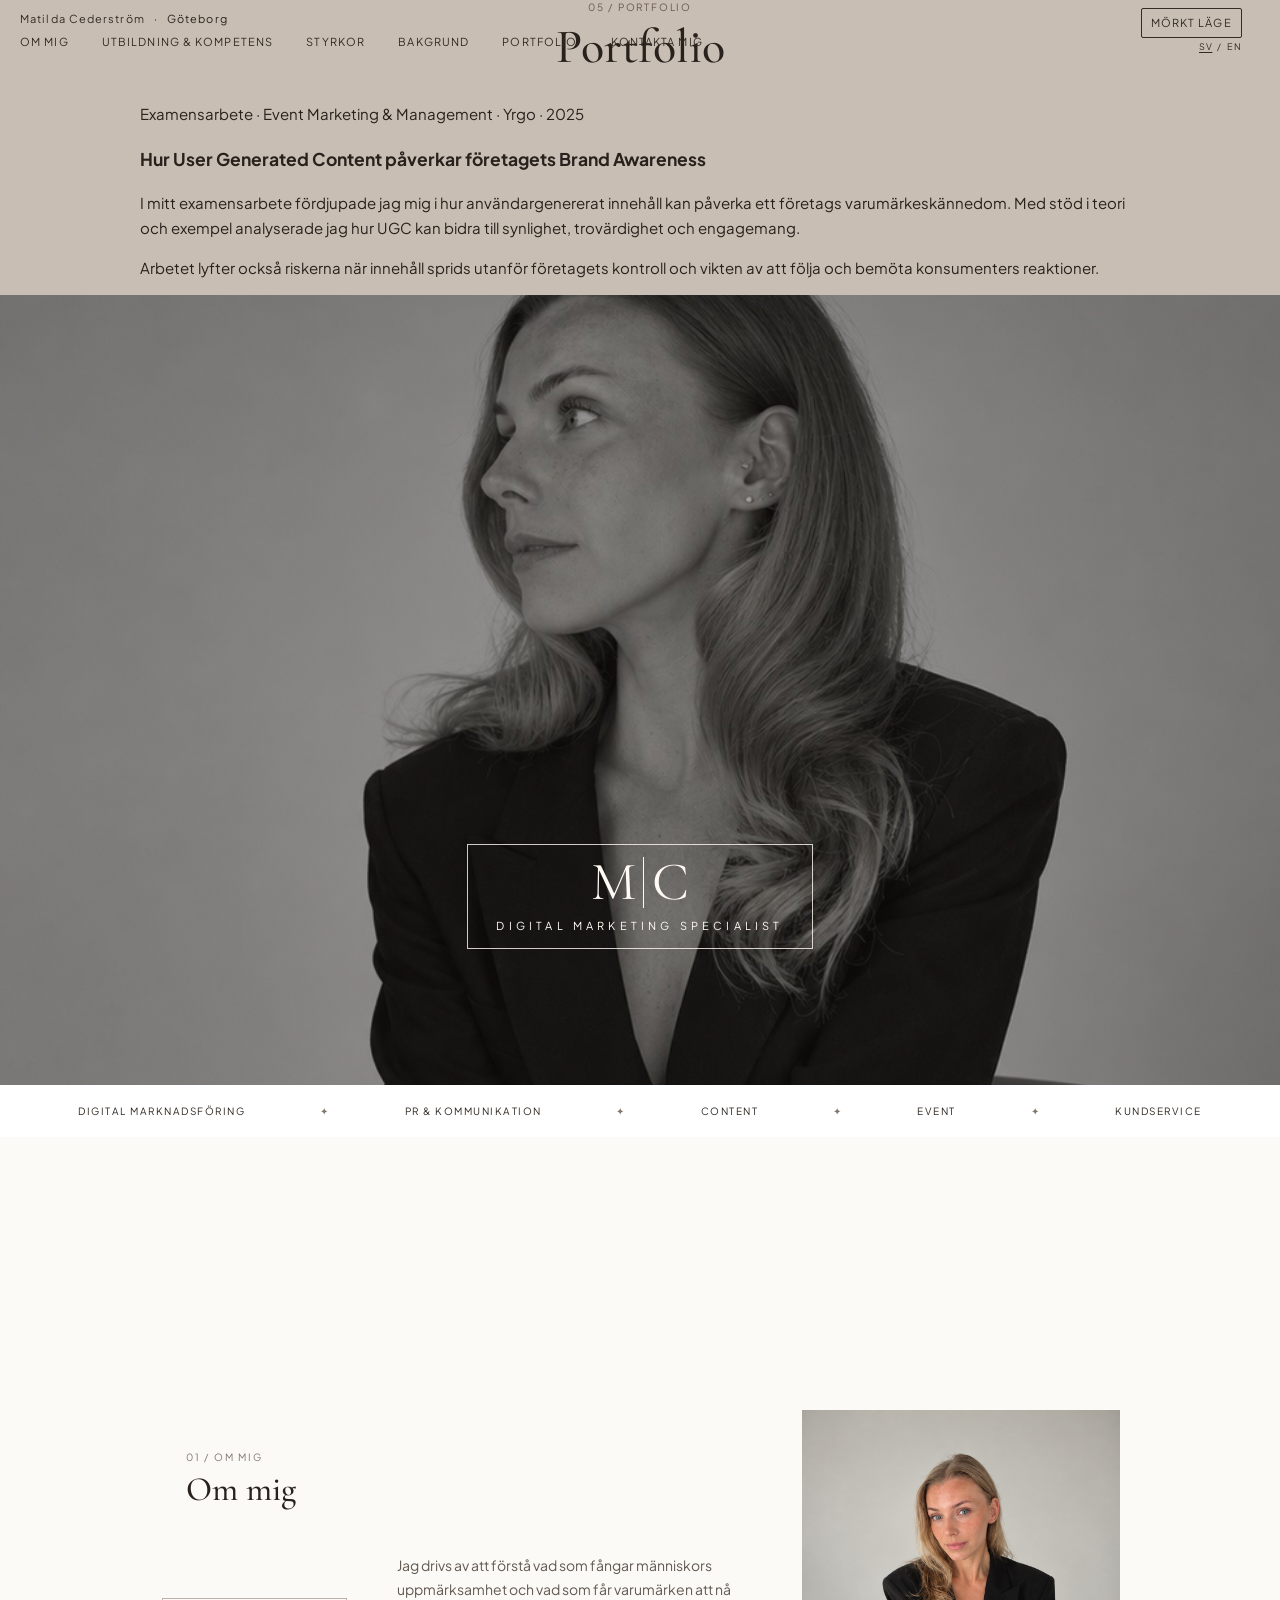
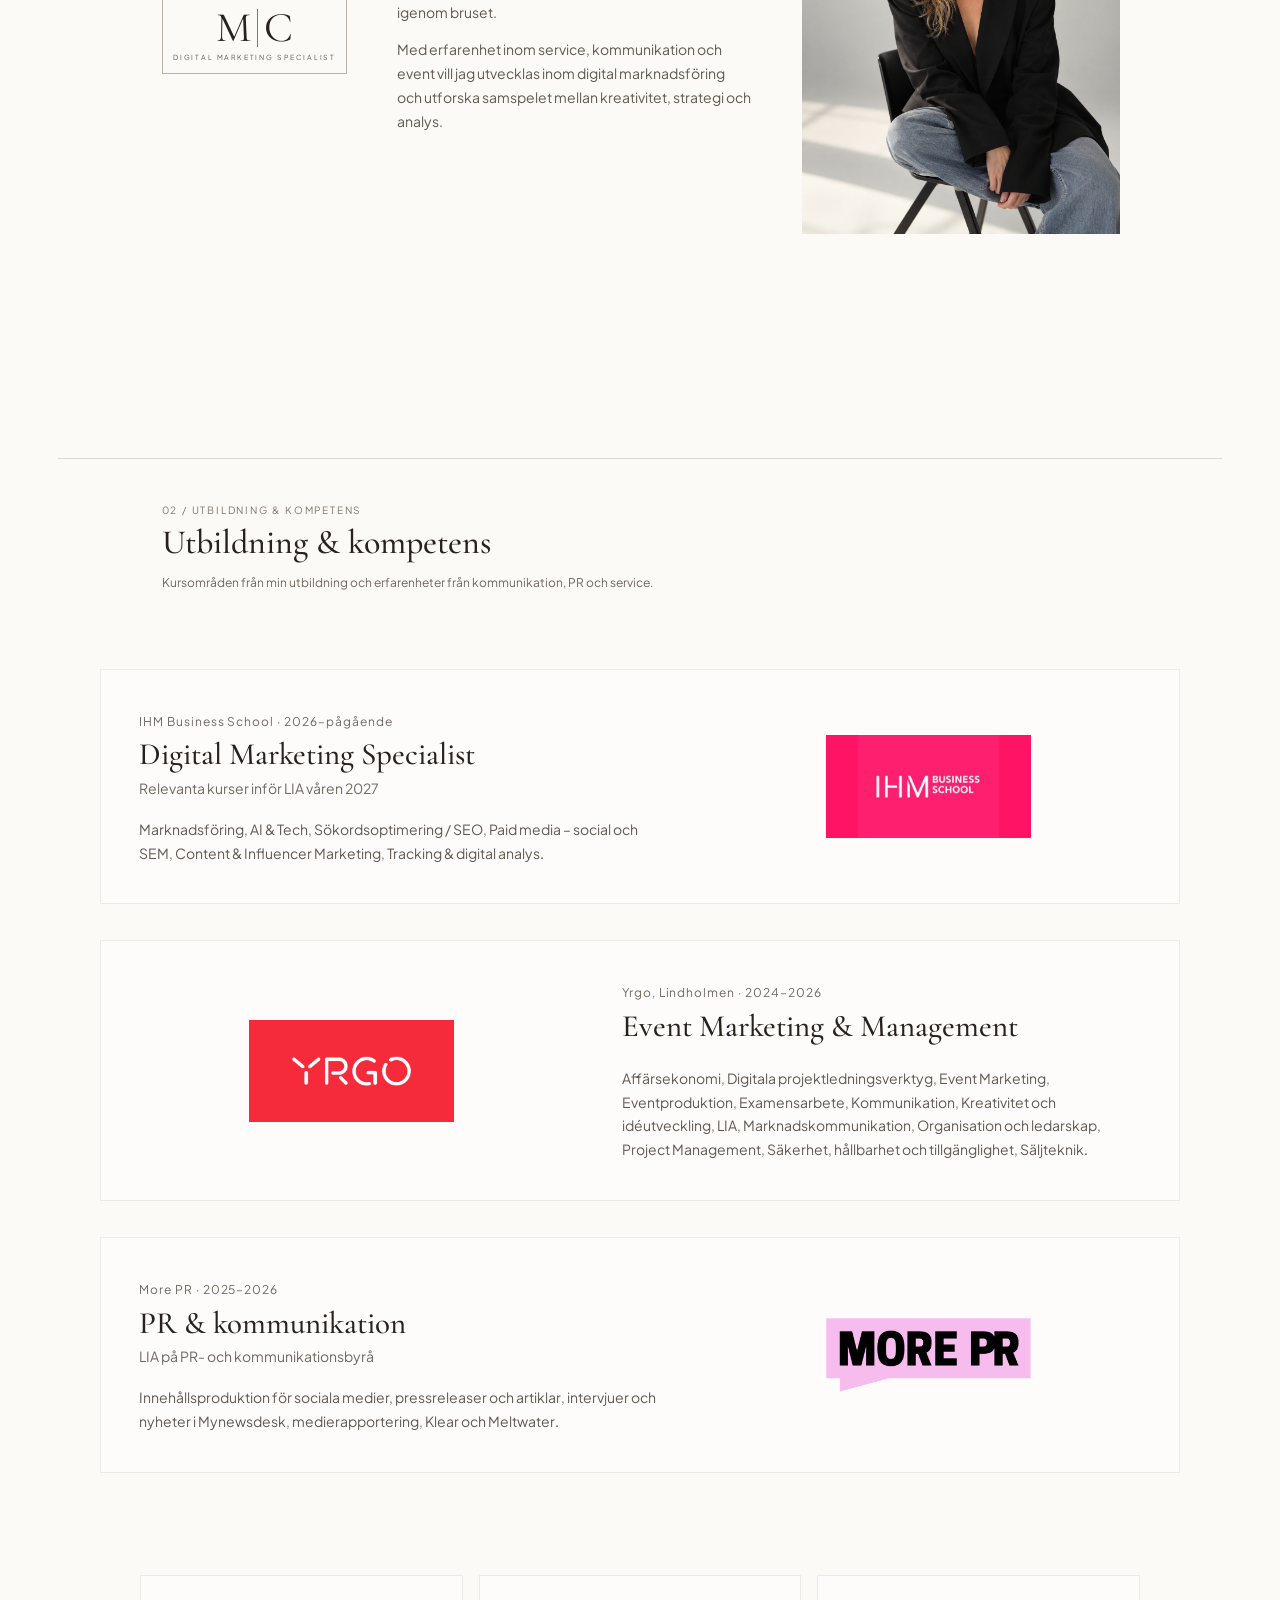
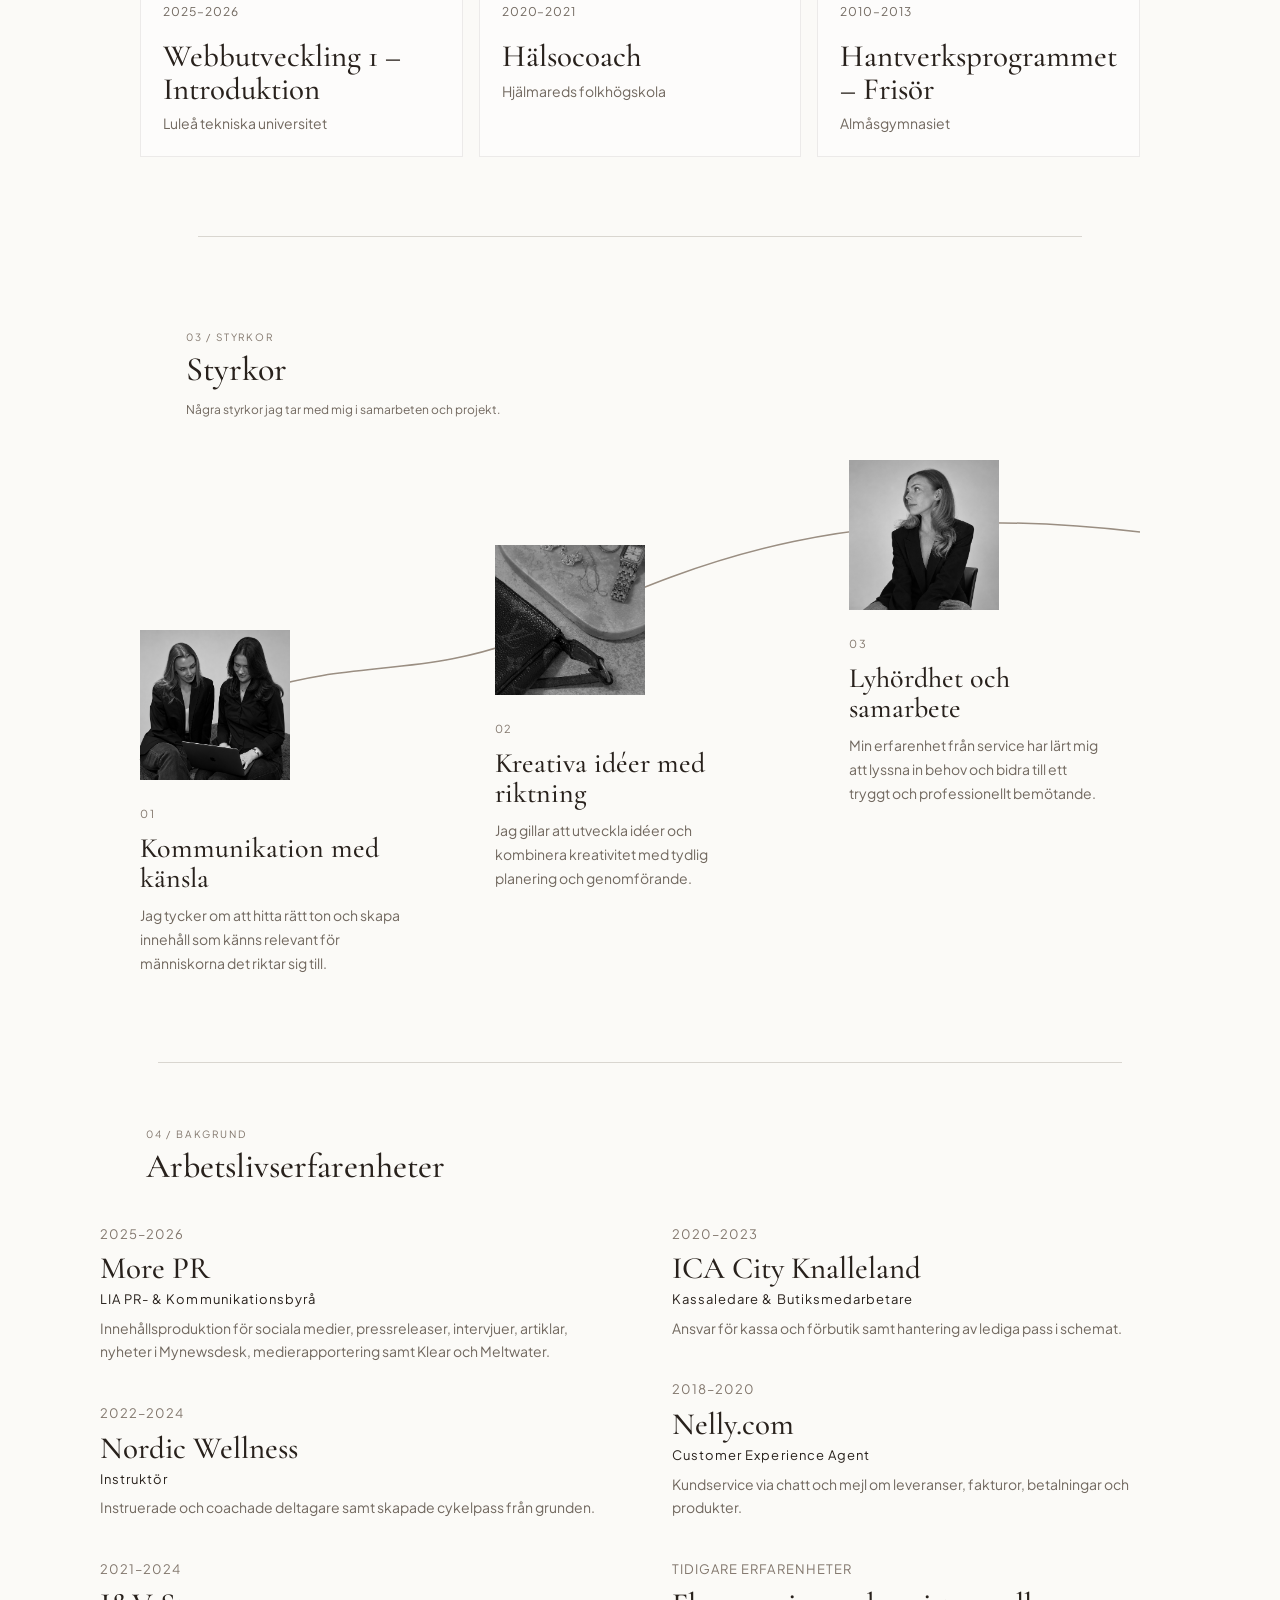
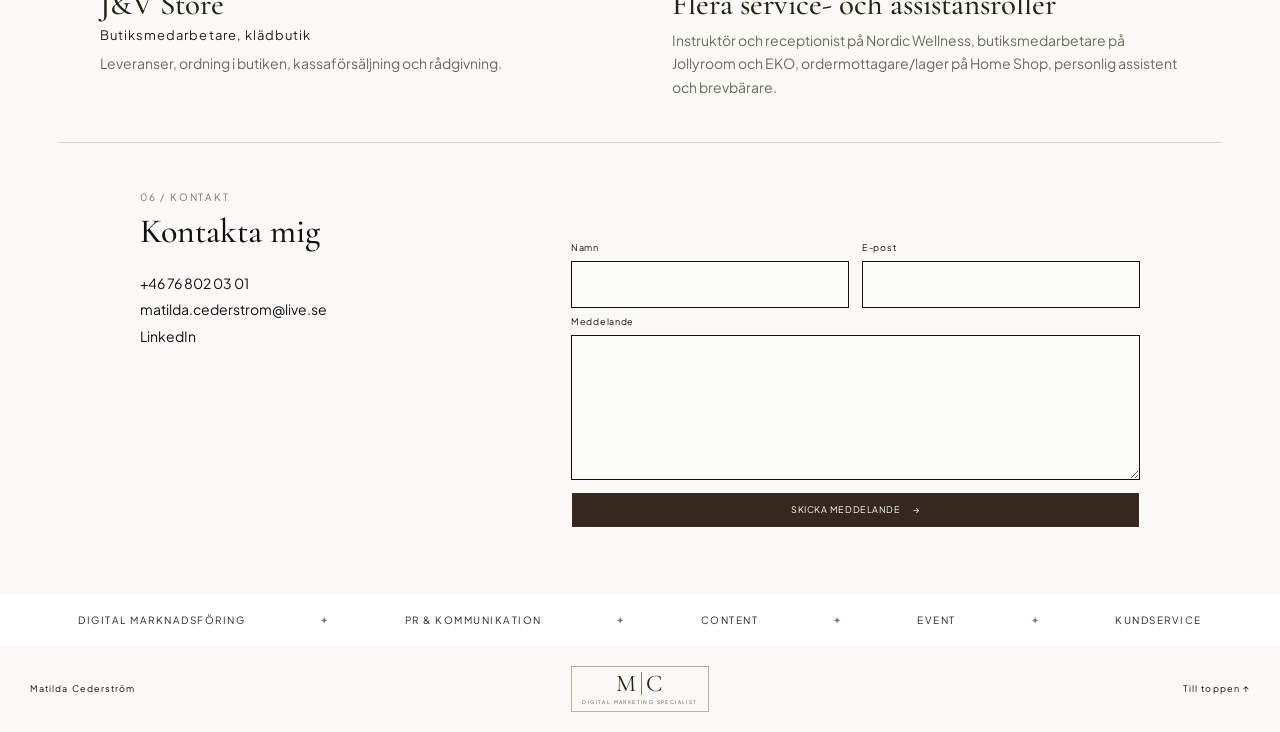
==== commit e4b1dab9: "Add degree project portfolio section" ====
--- a/index.html
+++ b/index.html
@@ -61,6 +61,7 @@
                 <a class="nav-link" href="#kompetenser">Utbildning &amp; kompetens</a>
                 <a class="nav-link" href="#styrkor">Styrkor</a>
                 <a class="nav-link" href="#bakgrund">Bakgrund</a>
+                <a class="nav-link" href="#portfolio">Portfolio</a>
                 <a class="nav-link" href="#kontakt">Kontakta mig</a>
                 <div class="header-controls">
                     <button class="nav-link theme-toggle" type="button" aria-label="Växla till mörkt läge" aria-pressed="false">Mörkt läge</button>
@@ -432,9 +433,26 @@
                 kommunikation</span>
         </div>
 
+        <section class="portfolio-section" id="portfolio" aria-labelledby="portfolio-title">
+            <div class="site-container">
+                <div class="section-heading-block">
+                    <span class="section-tag">05 / PORTFOLIO</span>
+                    <h2 class="section-main-heading" id="portfolio-title">Portfolio</h2>
+                </div>
+                <article class="portfolio-project-card">
+                    <p class="portfolio-project-meta">Examensarbete · Event Marketing &amp; Management · Yrgo · 2025</p>
+                    <div class="portfolio-project-content">
+                        <h3>Hur User Generated Content påverkar företagets Brand Awareness</h3>
+                        <p>I mitt examensarbete fördjupade jag mig i hur användargenererat innehåll kan påverka ett företags varumärkeskännedom. Med stöd i teori och exempel analyserade jag hur UGC kan bidra till synlighet, trovärdighet och engagemang.</p>
+                        <p>Arbetet lyfter också riskerna när innehåll sprids utanför företagets kontroll och vikten av att följa och bemöta konsumenters reaktioner.</p>
+                    </div>
+                </article>
+            </div>
+        </section>
+
         <section class="contact-section" id="kontakt">
             <div class="site-container contact-layout">
-                <div class="contact-info-column"><span class="section-tag">05 / KONTAKT</span>
+                <div class="contact-info-column"><span class="section-tag">06 / KONTAKT</span>
                     <h2 class="section-main-heading">Kontakta mig</h2>
                     <p class="contact-details"><a href="tel:+46768020301">+46 76 802 03 01</a><br><a href="mailto:matilda.cederstrom@live.se">matilda.cederstrom@live.se</a><br><a href="https://www.linkedin.com/in/matilda-cederstrom-b0705b335/" target="_blank" rel="noopener noreferrer">LinkedIn</a></p>
                 </div>
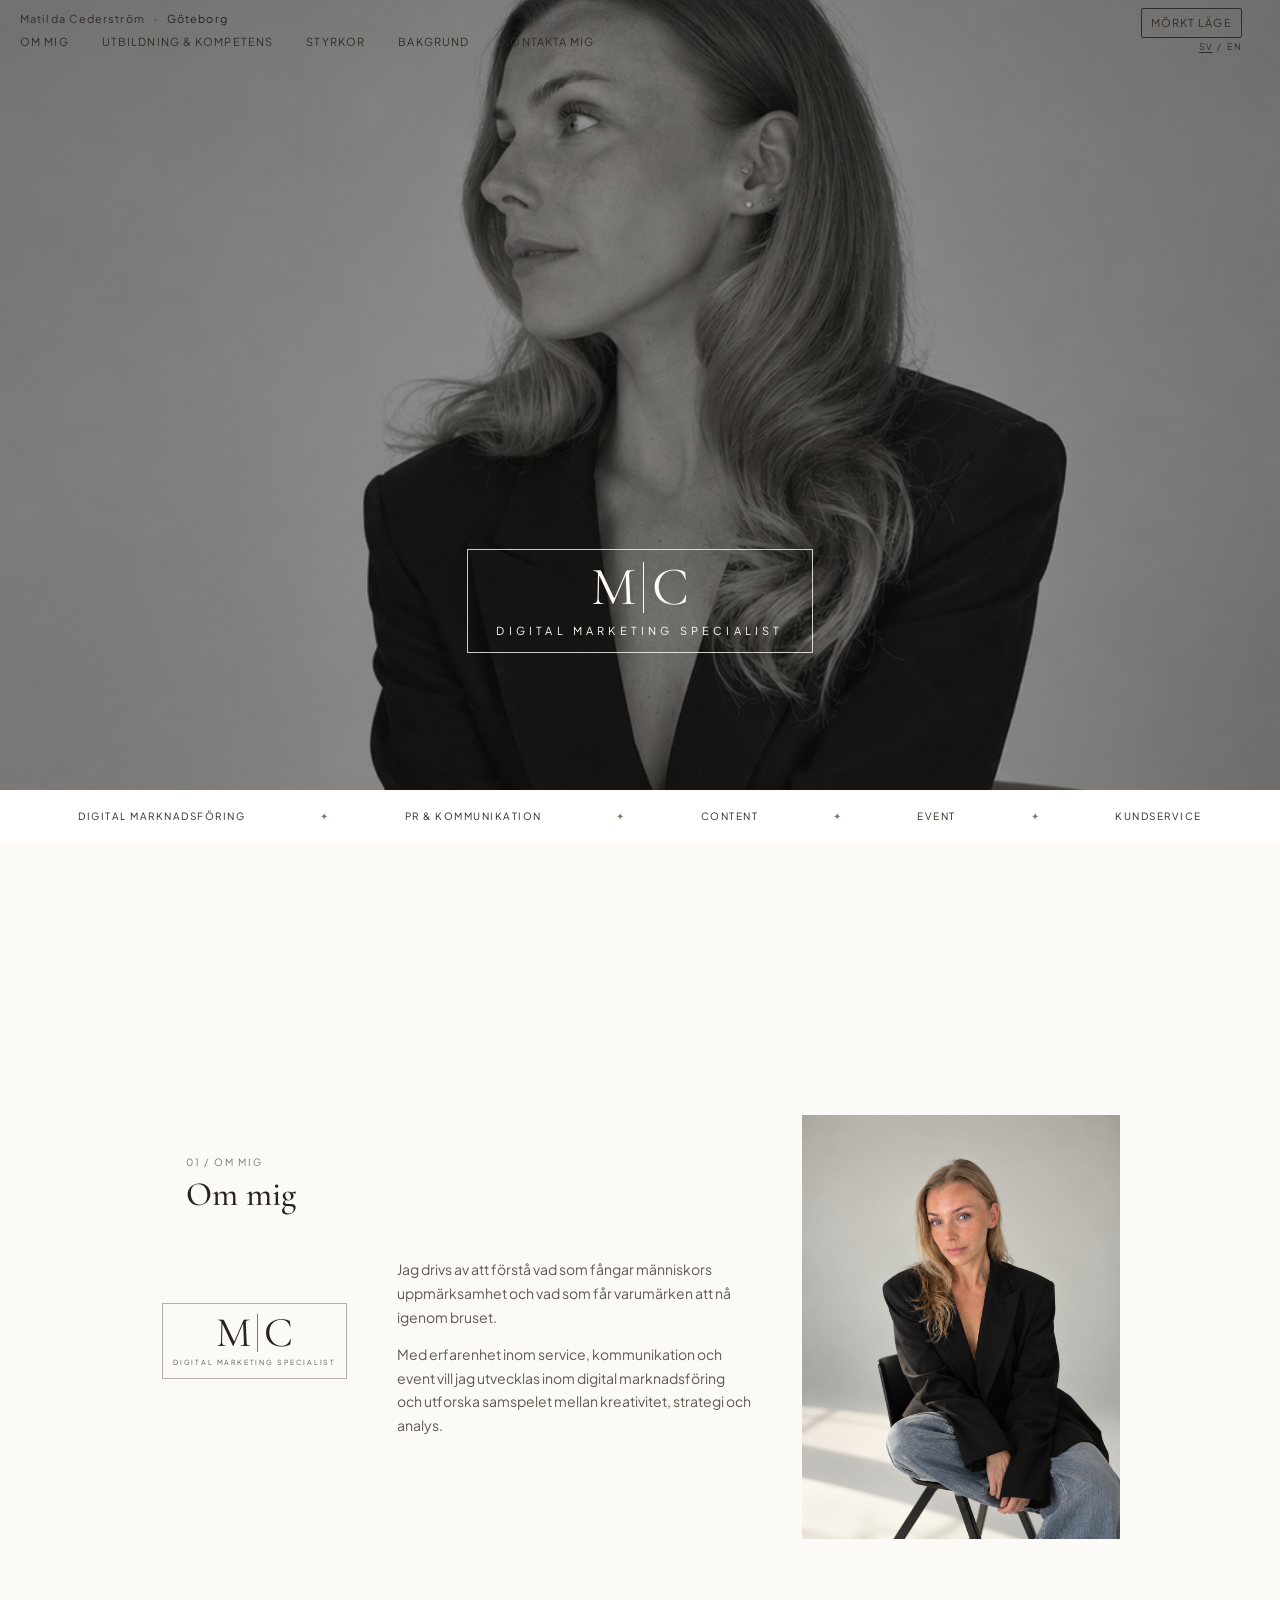
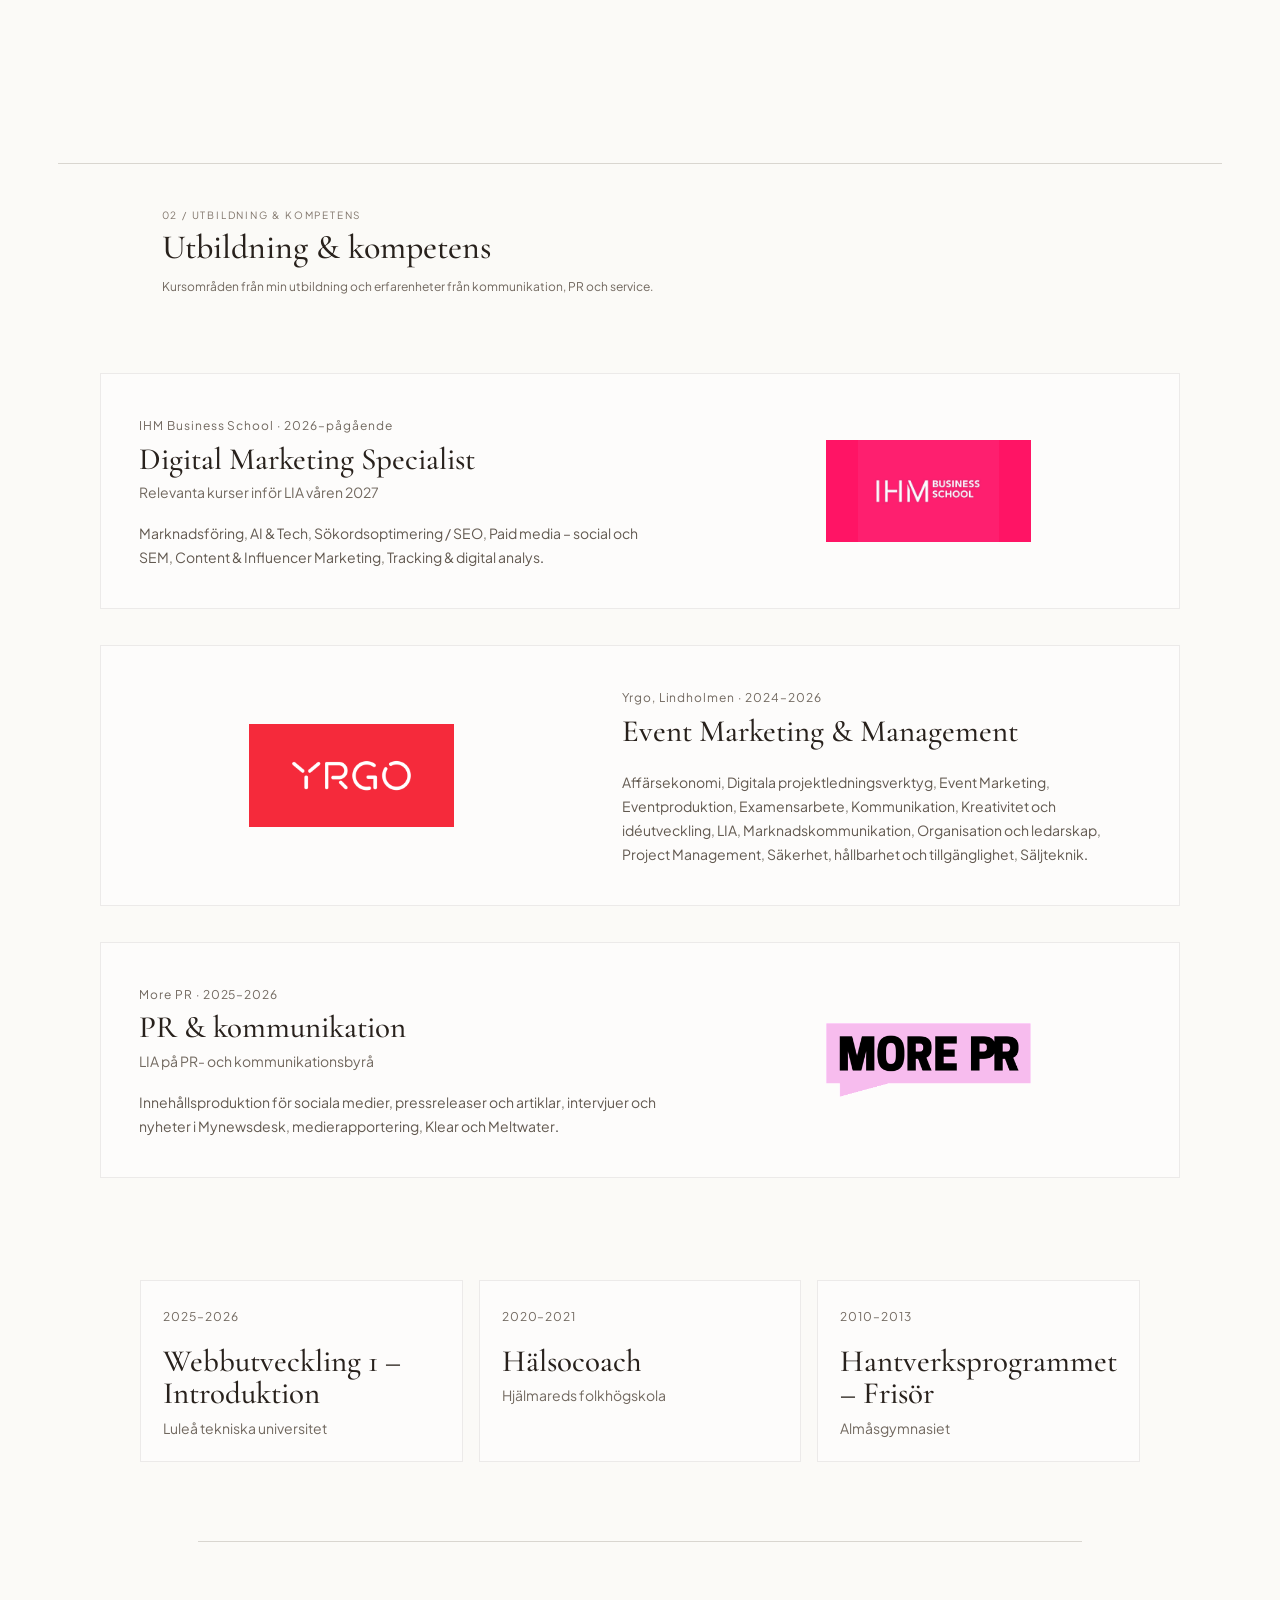
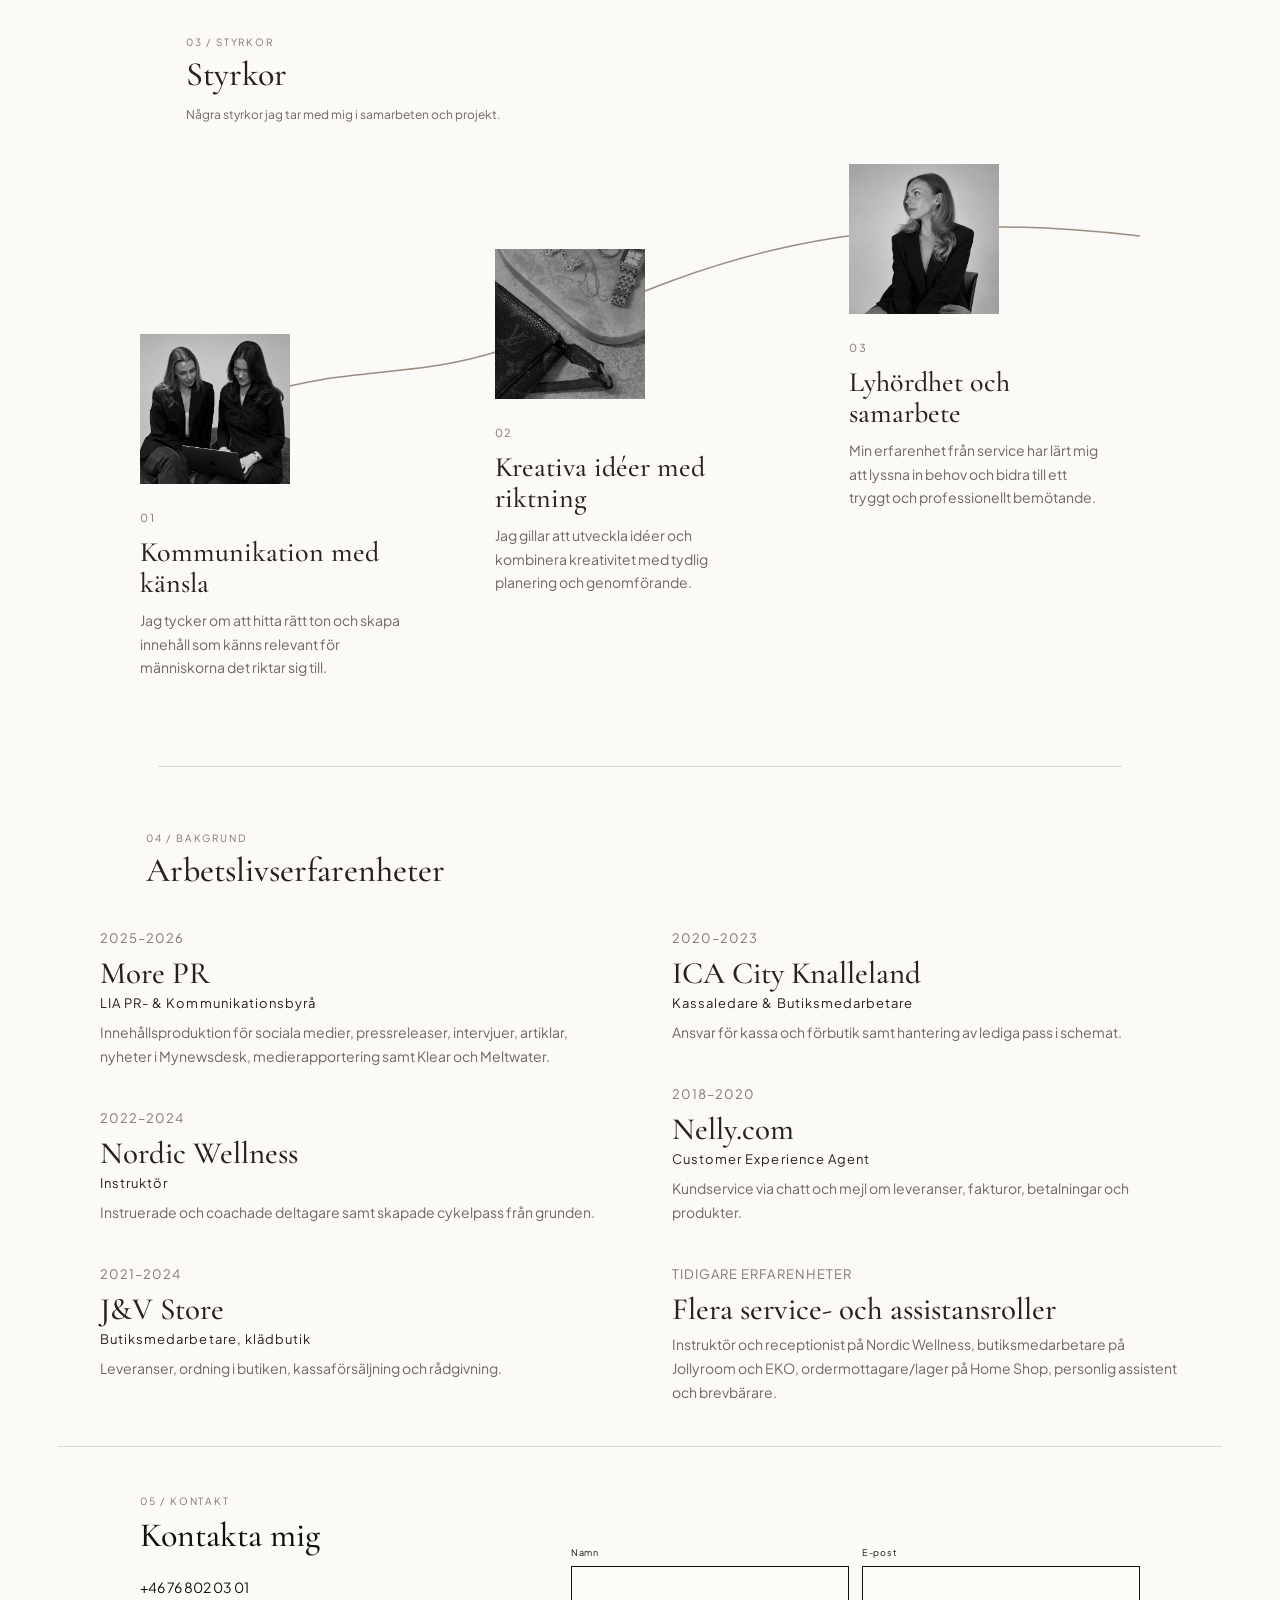
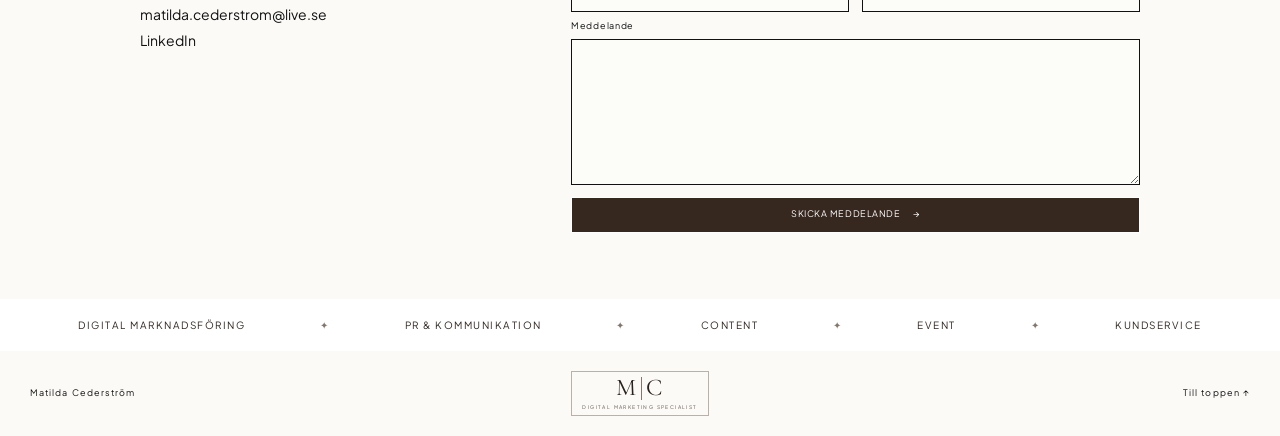
==== commit 6198c769: "Undo portfolio section" ====
--- a/index.html
+++ b/index.html
@@ -61,7 +61,6 @@
                 <a class="nav-link" href="#kompetenser">Utbildning &amp; kompetens</a>
                 <a class="nav-link" href="#styrkor">Styrkor</a>
                 <a class="nav-link" href="#bakgrund">Bakgrund</a>
-                <a class="nav-link" href="#portfolio">Portfolio</a>
                 <a class="nav-link" href="#kontakt">Kontakta mig</a>
                 <div class="header-controls">
                     <button class="nav-link theme-toggle" type="button" aria-label="Växla till mörkt läge" aria-pressed="false">Mörkt läge</button>
@@ -433,26 +432,9 @@
                 kommunikation</span>
         </div>
 
-        <section class="portfolio-section" id="portfolio" aria-labelledby="portfolio-title">
-            <div class="site-container">
-                <div class="section-heading-block">
-                    <span class="section-tag">05 / PORTFOLIO</span>
-                    <h2 class="section-main-heading" id="portfolio-title">Portfolio</h2>
-                </div>
-                <article class="portfolio-project-card">
-                    <p class="portfolio-project-meta">Examensarbete · Event Marketing &amp; Management · Yrgo · 2025</p>
-                    <div class="portfolio-project-content">
-                        <h3>Hur User Generated Content påverkar företagets Brand Awareness</h3>
-                        <p>I mitt examensarbete fördjupade jag mig i hur användargenererat innehåll kan påverka ett företags varumärkeskännedom. Med stöd i teori och exempel analyserade jag hur UGC kan bidra till synlighet, trovärdighet och engagemang.</p>
-                        <p>Arbetet lyfter också riskerna när innehåll sprids utanför företagets kontroll och vikten av att följa och bemöta konsumenters reaktioner.</p>
-                    </div>
-                </article>
-            </div>
-        </section>
-
         <section class="contact-section" id="kontakt">
             <div class="site-container contact-layout">
-                <div class="contact-info-column"><span class="section-tag">06 / KONTAKT</span>
+                <div class="contact-info-column"><span class="section-tag">05 / KONTAKT</span>
                     <h2 class="section-main-heading">Kontakta mig</h2>
                     <p class="contact-details"><a href="tel:+46768020301">+46 76 802 03 01</a><br><a href="mailto:matilda.cederstrom@live.se">matilda.cederstrom@live.se</a><br><a href="https://www.linkedin.com/in/matilda-cederstrom-b0705b335/" target="_blank" rel="noopener noreferrer">LinkedIn</a></p>
                 </div>
--- a/style.css
+++ b/style.css
@@ -1996,3 +1996,58 @@
 @media (max-width: 700px) {
   .strengths-section { margin-bottom: 46px; }
 }
+
+
+/* Portfolio: present the degree project as a clear, readable case study. */
+.portfolio-section {
+  padding: clamp(54px, 6vw, 82px) clamp(24px, 5vw, 58px);
+  background: var(--paper);
+  color: var(--ink);
+}
+.portfolio-section > .site-container { max-width: 1000px; }
+.portfolio-section .section-heading-block {
+  margin: 0 0 clamp(22px, 3vw, 34px);
+  text-align: left;
+}
+.portfolio-section .section-main-heading {
+  margin: 8px 0 0;
+  color: var(--ink);
+  font: 500 clamp(30px, 3.5vw, 42px)/1.05 var(--serif);
+}
+.portfolio-project-card {
+  display: grid;
+  grid-template-columns: minmax(180px, .7fr) minmax(0, 1.3fr);
+  gap: clamp(26px, 5vw, 64px);
+  padding: clamp(22px, 3.5vw, 38px);
+  border: 1px solid var(--line);
+}
+.portfolio-project-meta {
+  margin: 4px 0 0;
+  color: var(--muted);
+  font-size: 11px;
+  line-height: 1.7;
+  letter-spacing: .12em;
+  text-transform: uppercase;
+}
+.portfolio-project-content h3 {
+  margin: 0 0 16px;
+  color: var(--ink);
+  font: 500 clamp(25px, 3vw, 36px)/1.08 var(--serif);
+}
+.portfolio-project-content p {
+  margin: 0 0 12px;
+  color: var(--muted);
+  font-size: 15px;
+  line-height: 1.75;
+}
+.portfolio-project-content p:last-child { margin-bottom: 0; }
+body[data-theme="dark"] .portfolio-section { background: #211e1b; color: #f1ebe3; }
+body[data-theme="dark"] .portfolio-section .section-main-heading,
+body[data-theme="dark"] .portfolio-project-content h3 { color: #f1ebe3; }
+body[data-theme="dark"] .portfolio-project-meta,
+body[data-theme="dark"] .portfolio-project-content p { color: #c7bdb2; }
+body[data-theme="dark"] .portfolio-project-card { border-color: rgba(241, 235, 227, .2); }
+@media (max-width: 700px) {
+  .portfolio-section { padding: 48px 22px; }
+  .portfolio-project-card { grid-template-columns: 1fr; gap: 16px; padding: 22px; }
+}
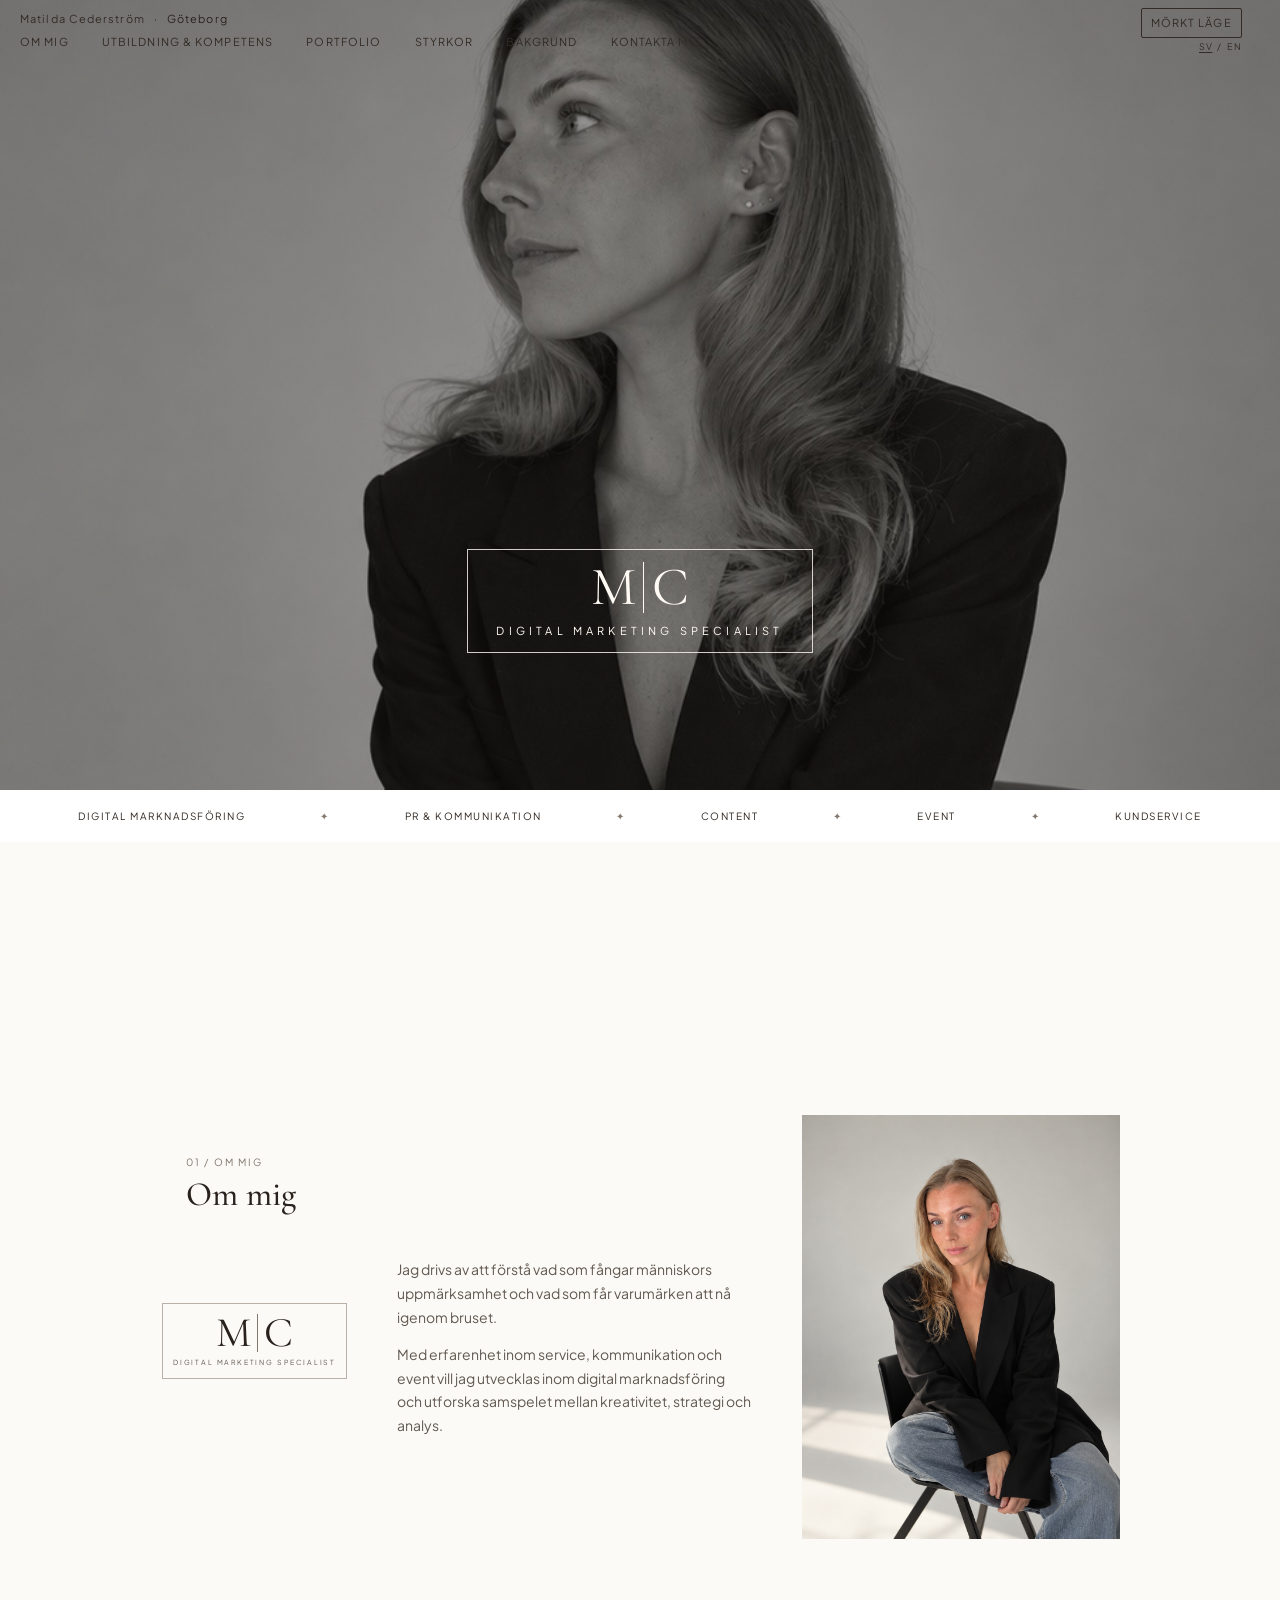
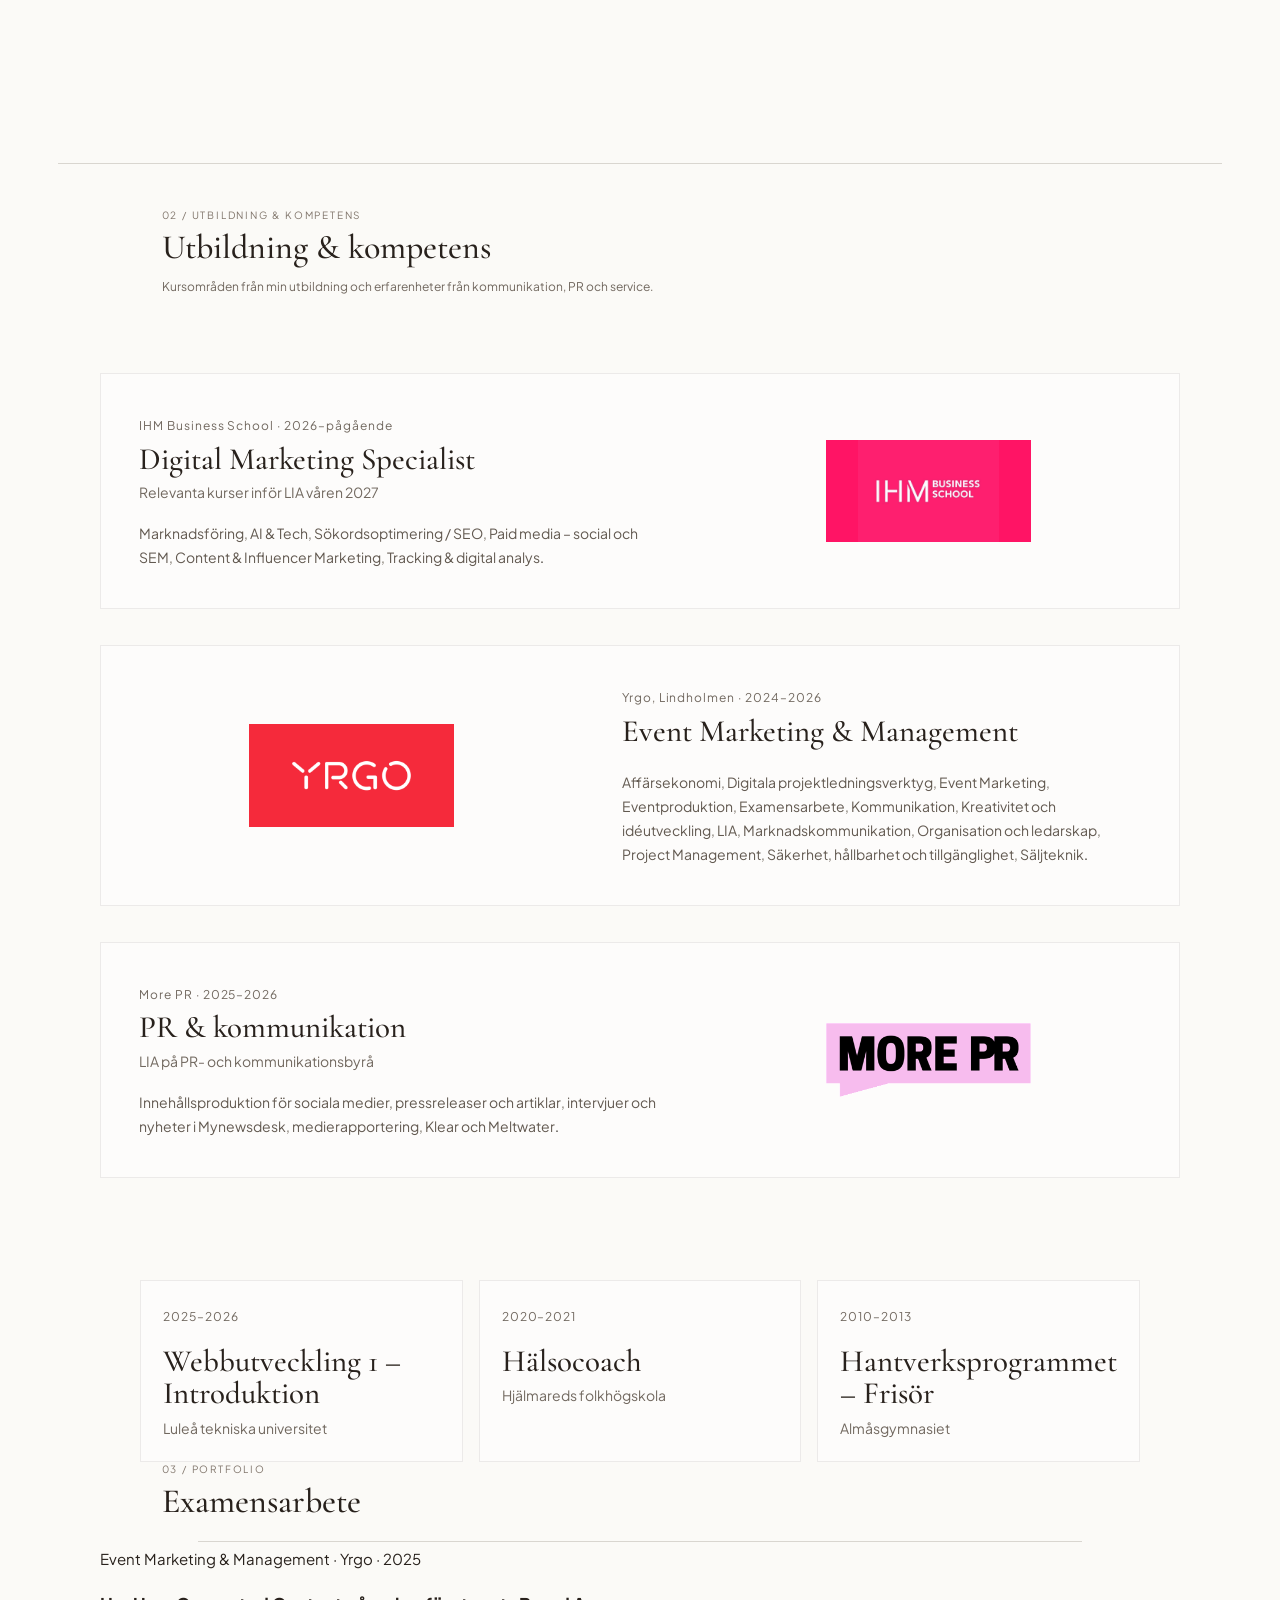
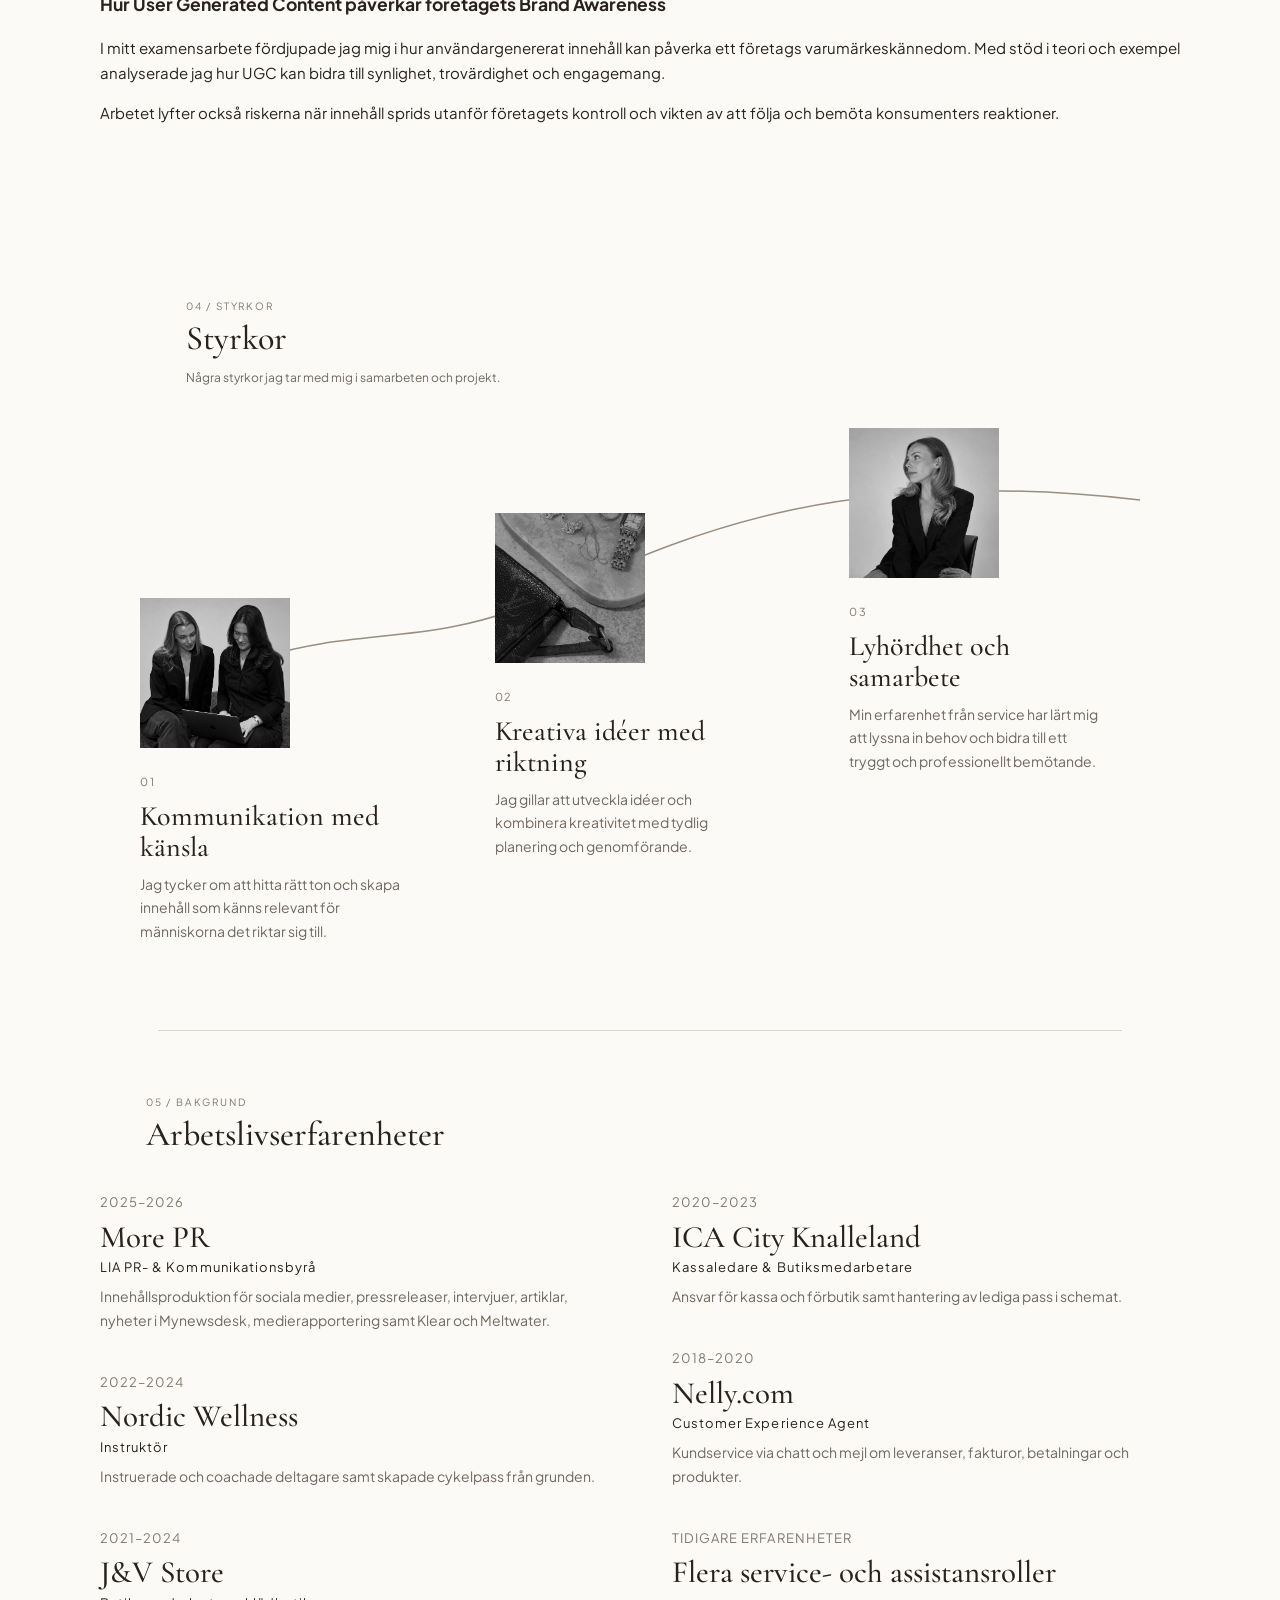
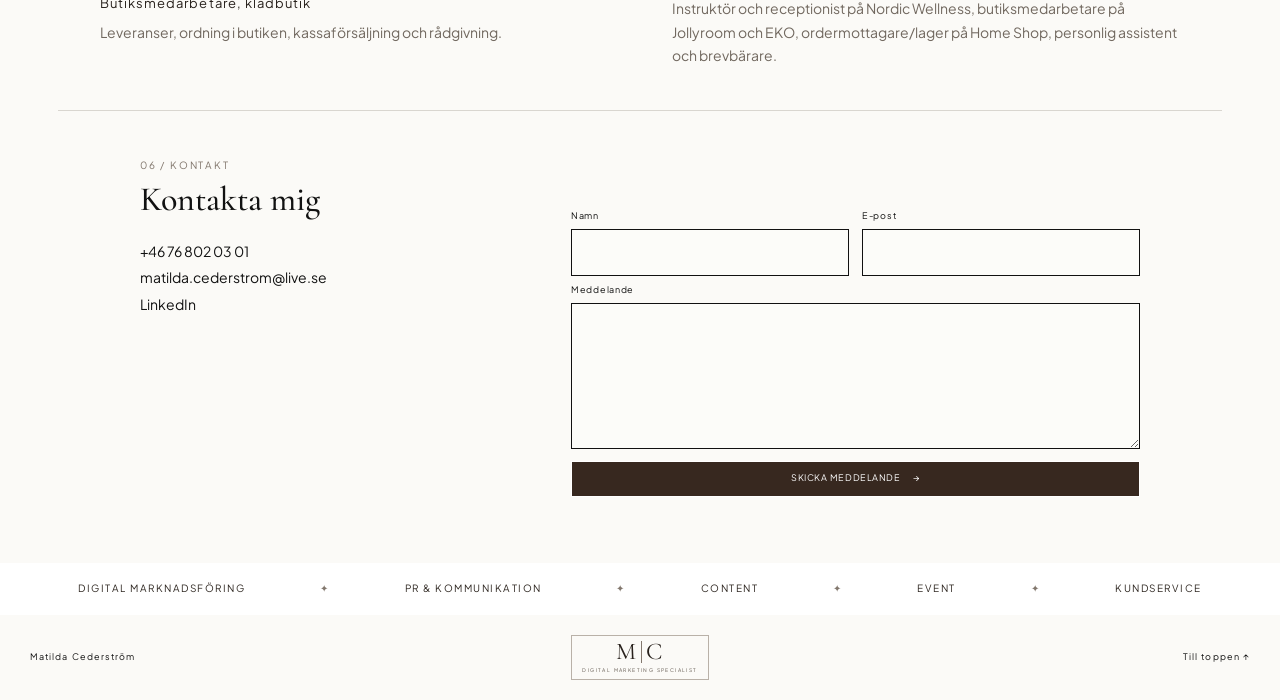
==== commit da99155e: "Add degree project after education" ====
--- a/index.html
+++ b/index.html
@@ -59,6 +59,7 @@
             <nav class="nav-menu" aria-label="Huvudmeny">
                 <a class="nav-link" href="#om-mig">Om mig</a>
                 <a class="nav-link" href="#kompetenser">Utbildning &amp; kompetens</a>
+                <a class="nav-link" href="#portfolio">Portfolio</a>
                 <a class="nav-link" href="#styrkor">Styrkor</a>
                 <a class="nav-link" href="#bakgrund">Bakgrund</a>
                 <a class="nav-link" href="#kontakt">Kontakta mig</a>
@@ -317,10 +318,25 @@
 
 
 
+                <div class="portfolio-section" id="portfolio" aria-labelledby="portfolio-title">
+                    <div class="section-heading-block">
+                        <span class="section-tag">03 / PORTFOLIO</span>
+                        <h2 class="section-main-heading" id="portfolio-title">Examensarbete</h2>
+                    </div>
+                    <article class="portfolio-project-card">
+                        <p class="portfolio-project-meta">Event Marketing &amp; Management · Yrgo · 2025</p>
+                        <div class="portfolio-project-content">
+                            <h3>Hur User Generated Content påverkar företagets Brand Awareness</h3>
+                            <p>I mitt examensarbete fördjupade jag mig i hur användargenererat innehåll kan påverka ett företags varumärkeskännedom. Med stöd i teori och exempel analyserade jag hur UGC kan bidra till synlighet, trovärdighet och engagemang.</p>
+                            <p>Arbetet lyfter också riskerna när innehåll sprids utanför företagets kontroll och vikten av att följa och bemöta konsumenters reaktioner.</p>
+                        </div>
+                    </article>
+                </div>
+
                 <section class="strengths-section" id="styrkor" aria-labelledby="strengths-title">
                     <div class="site-container">
                         <div class="section-heading-block">
-                            <span class="section-tag">03 / STYRKOR</span>
+                            <span class="section-tag">04 / STYRKOR</span>
                             <h2 class="section-main-heading" id="strengths-title">Styrkor</h2>
                             <p class="section-intro-text">Några styrkor jag tar med mig i samarbeten och projekt.</p>
                         </div>
@@ -357,7 +373,7 @@
 
                 </section>
                 <div class="experience-block" id="bakgrund">
-                    <div class="section-heading-block"><span class="section-tag">04 / BAKGRUND</span>
+                    <div class="section-heading-block"><span class="section-tag">05 / BAKGRUND</span>
                         <h2 class="section-main-heading">Arbetslivserfarenheter</h2>
                     </div>
                     <div class="history-grid">
@@ -434,7 +450,7 @@
 
         <section class="contact-section" id="kontakt">
             <div class="site-container contact-layout">
-                <div class="contact-info-column"><span class="section-tag">05 / KONTAKT</span>
+                <div class="contact-info-column"><span class="section-tag">06 / KONTAKT</span>
                     <h2 class="section-main-heading">Kontakta mig</h2>
                     <p class="contact-details"><a href="tel:+46768020301">+46 76 802 03 01</a><br><a href="mailto:matilda.cederstrom@live.se">matilda.cederstrom@live.se</a><br><a href="https://www.linkedin.com/in/matilda-cederstrom-b0705b335/" target="_blank" rel="noopener noreferrer">LinkedIn</a></p>
                 </div>
--- a/style.css
+++ b/style.css
@@ -1996,58 +1996,3 @@
 @media (max-width: 700px) {
   .strengths-section { margin-bottom: 46px; }
 }
-
-
-/* Portfolio: present the degree project as a clear, readable case study. */
-.portfolio-section {
-  padding: clamp(54px, 6vw, 82px) clamp(24px, 5vw, 58px);
-  background: var(--paper);
-  color: var(--ink);
-}
-.portfolio-section > .site-container { max-width: 1000px; }
-.portfolio-section .section-heading-block {
-  margin: 0 0 clamp(22px, 3vw, 34px);
-  text-align: left;
-}
-.portfolio-section .section-main-heading {
-  margin: 8px 0 0;
-  color: var(--ink);
-  font: 500 clamp(30px, 3.5vw, 42px)/1.05 var(--serif);
-}
-.portfolio-project-card {
-  display: grid;
-  grid-template-columns: minmax(180px, .7fr) minmax(0, 1.3fr);
-  gap: clamp(26px, 5vw, 64px);
-  padding: clamp(22px, 3.5vw, 38px);
-  border: 1px solid var(--line);
-}
-.portfolio-project-meta {
-  margin: 4px 0 0;
-  color: var(--muted);
-  font-size: 11px;
-  line-height: 1.7;
-  letter-spacing: .12em;
-  text-transform: uppercase;
-}
-.portfolio-project-content h3 {
-  margin: 0 0 16px;
-  color: var(--ink);
-  font: 500 clamp(25px, 3vw, 36px)/1.08 var(--serif);
-}
-.portfolio-project-content p {
-  margin: 0 0 12px;
-  color: var(--muted);
-  font-size: 15px;
-  line-height: 1.75;
-}
-.portfolio-project-content p:last-child { margin-bottom: 0; }
-body[data-theme="dark"] .portfolio-section { background: #211e1b; color: #f1ebe3; }
-body[data-theme="dark"] .portfolio-section .section-main-heading,
-body[data-theme="dark"] .portfolio-project-content h3 { color: #f1ebe3; }
-body[data-theme="dark"] .portfolio-project-meta,
-body[data-theme="dark"] .portfolio-project-content p { color: #c7bdb2; }
-body[data-theme="dark"] .portfolio-project-card { border-color: rgba(241, 235, 227, .2); }
-@media (max-width: 700px) {
-  .portfolio-section { padding: 48px 22px; }
-  .portfolio-project-card { grid-template-columns: 1fr; gap: 16px; padding: 22px; }
-}
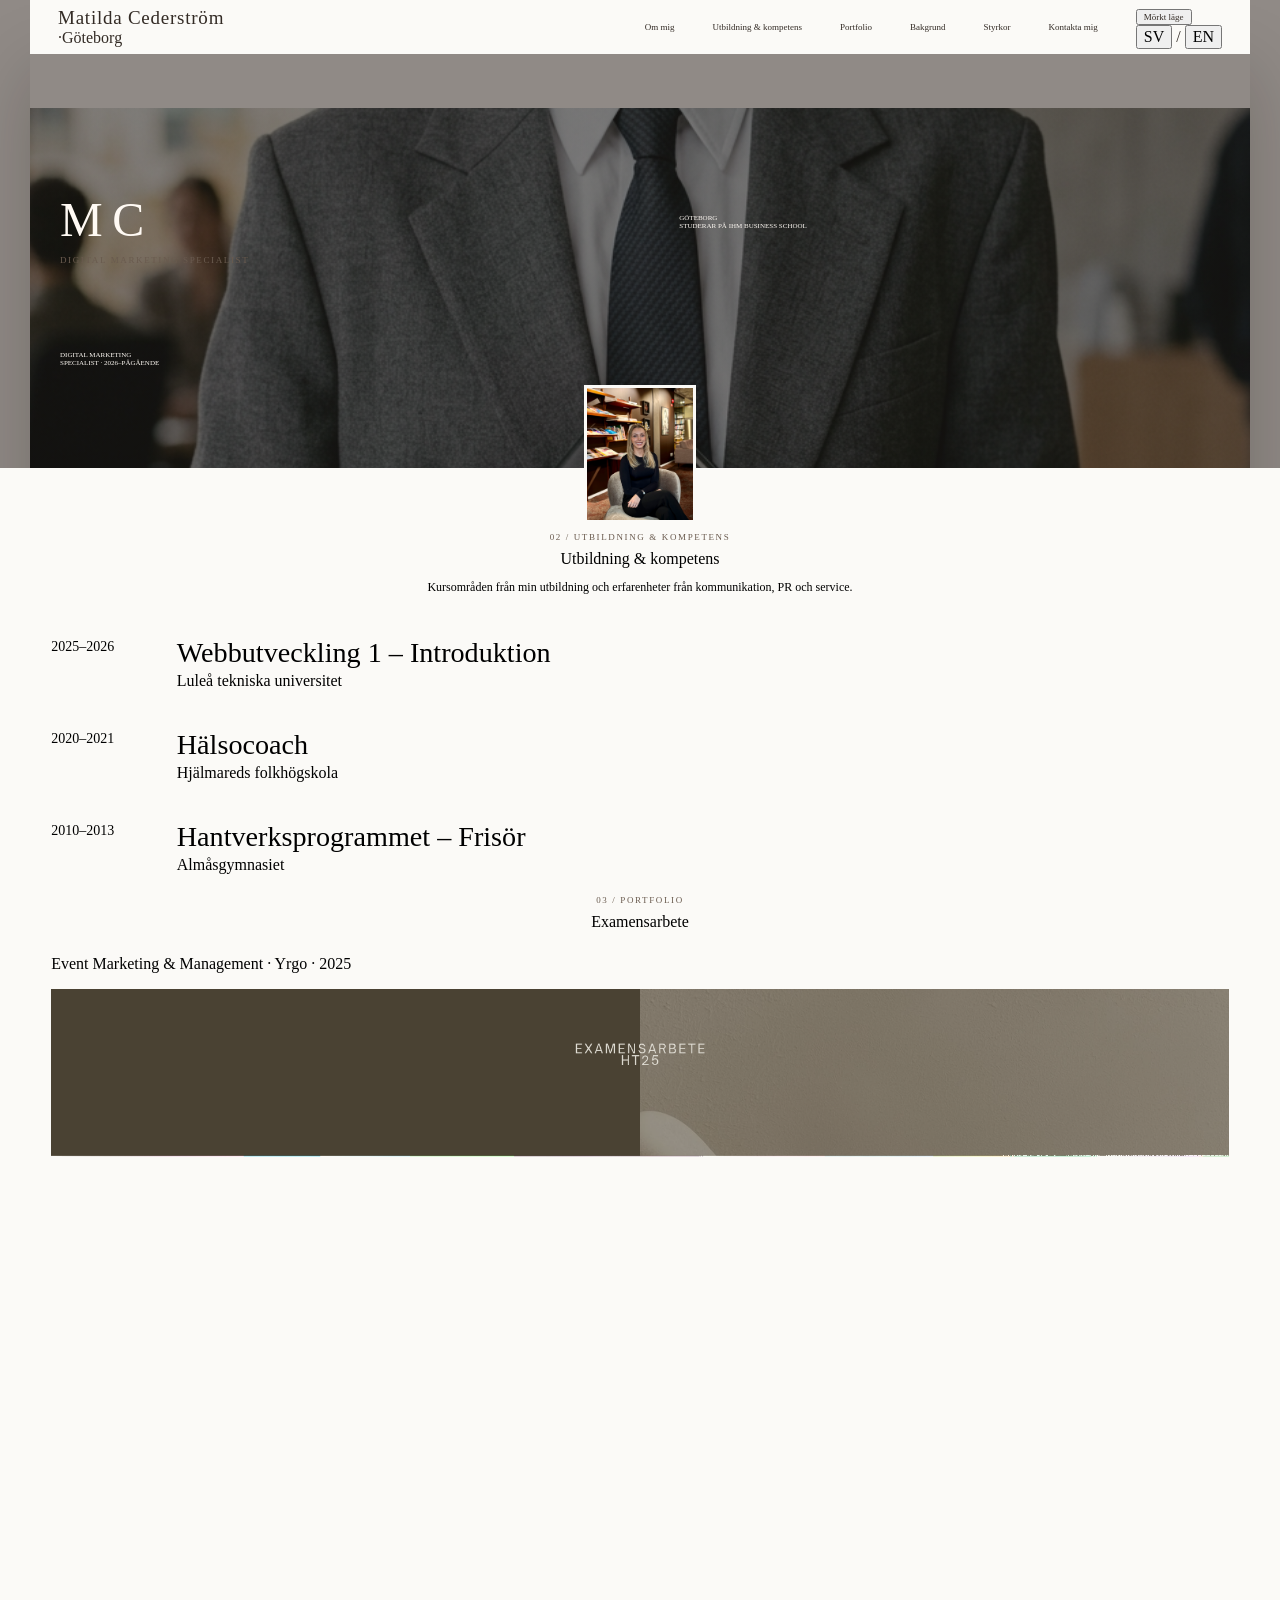
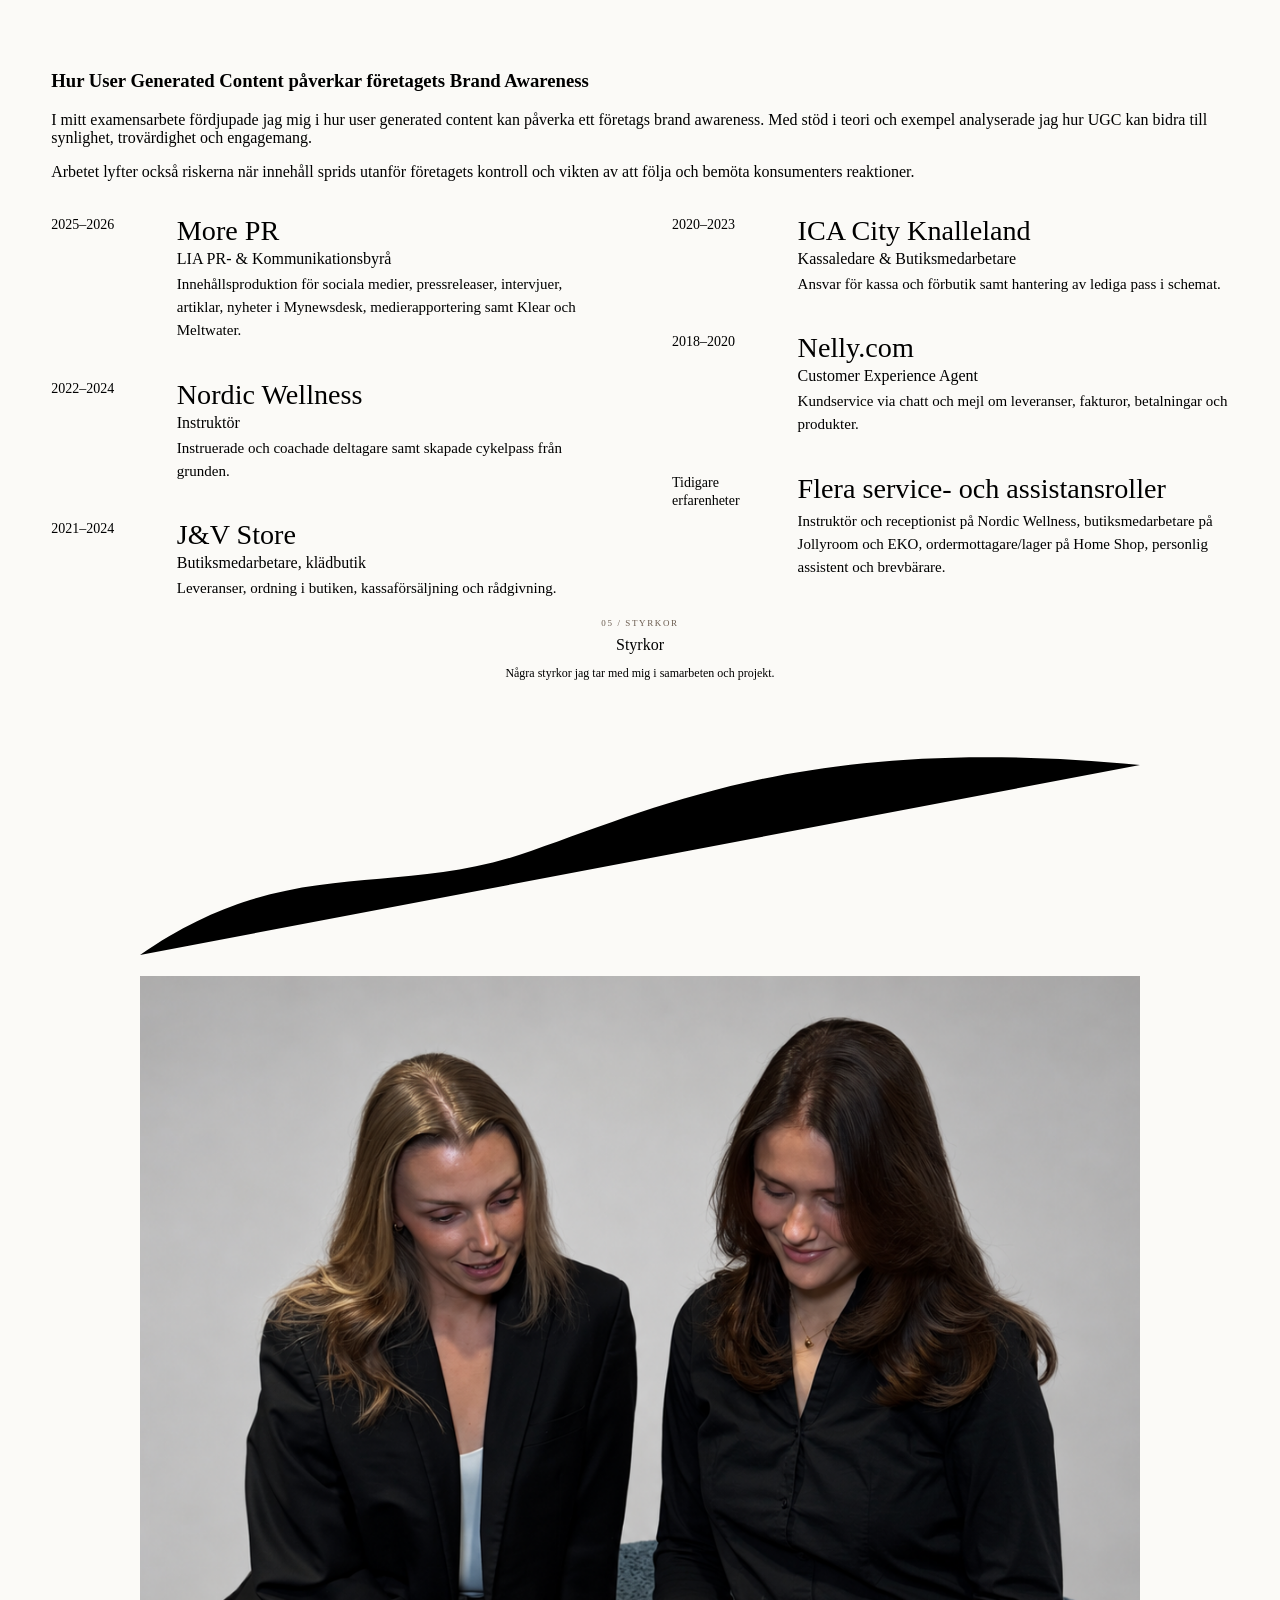
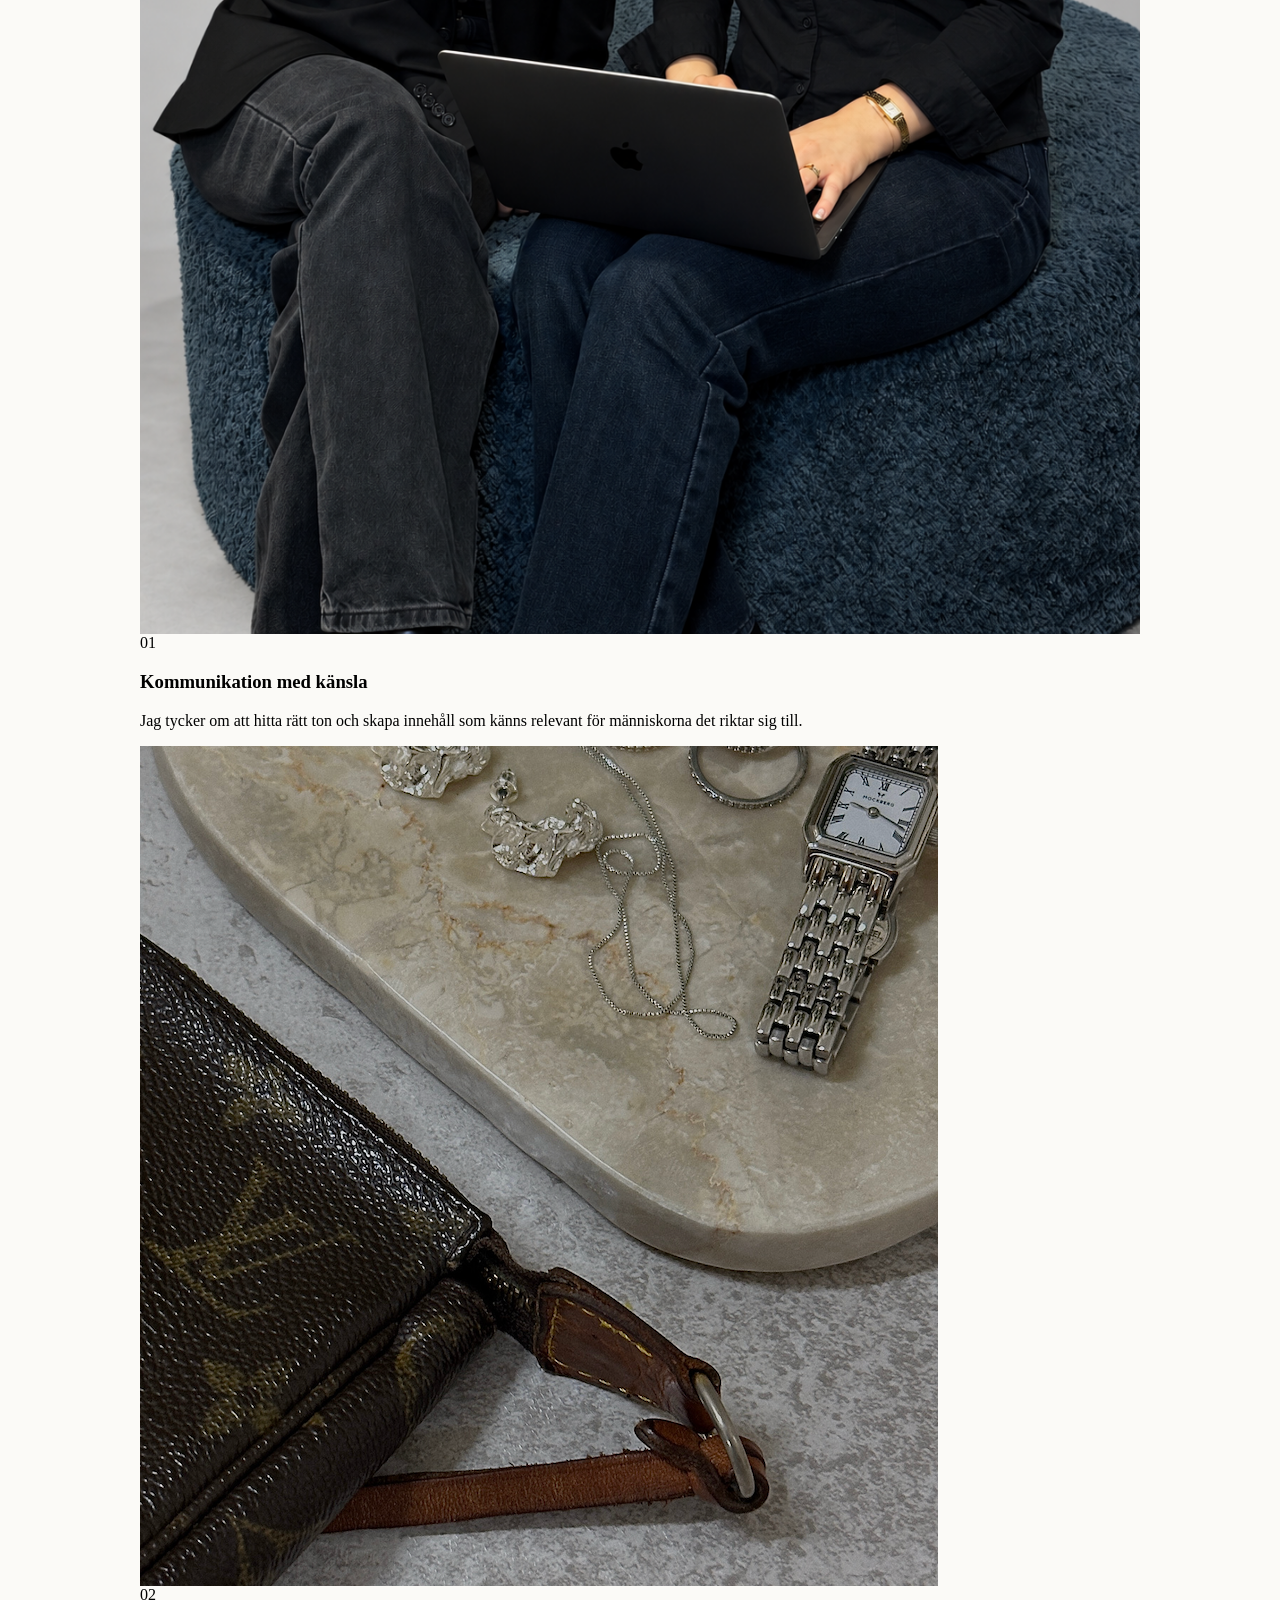
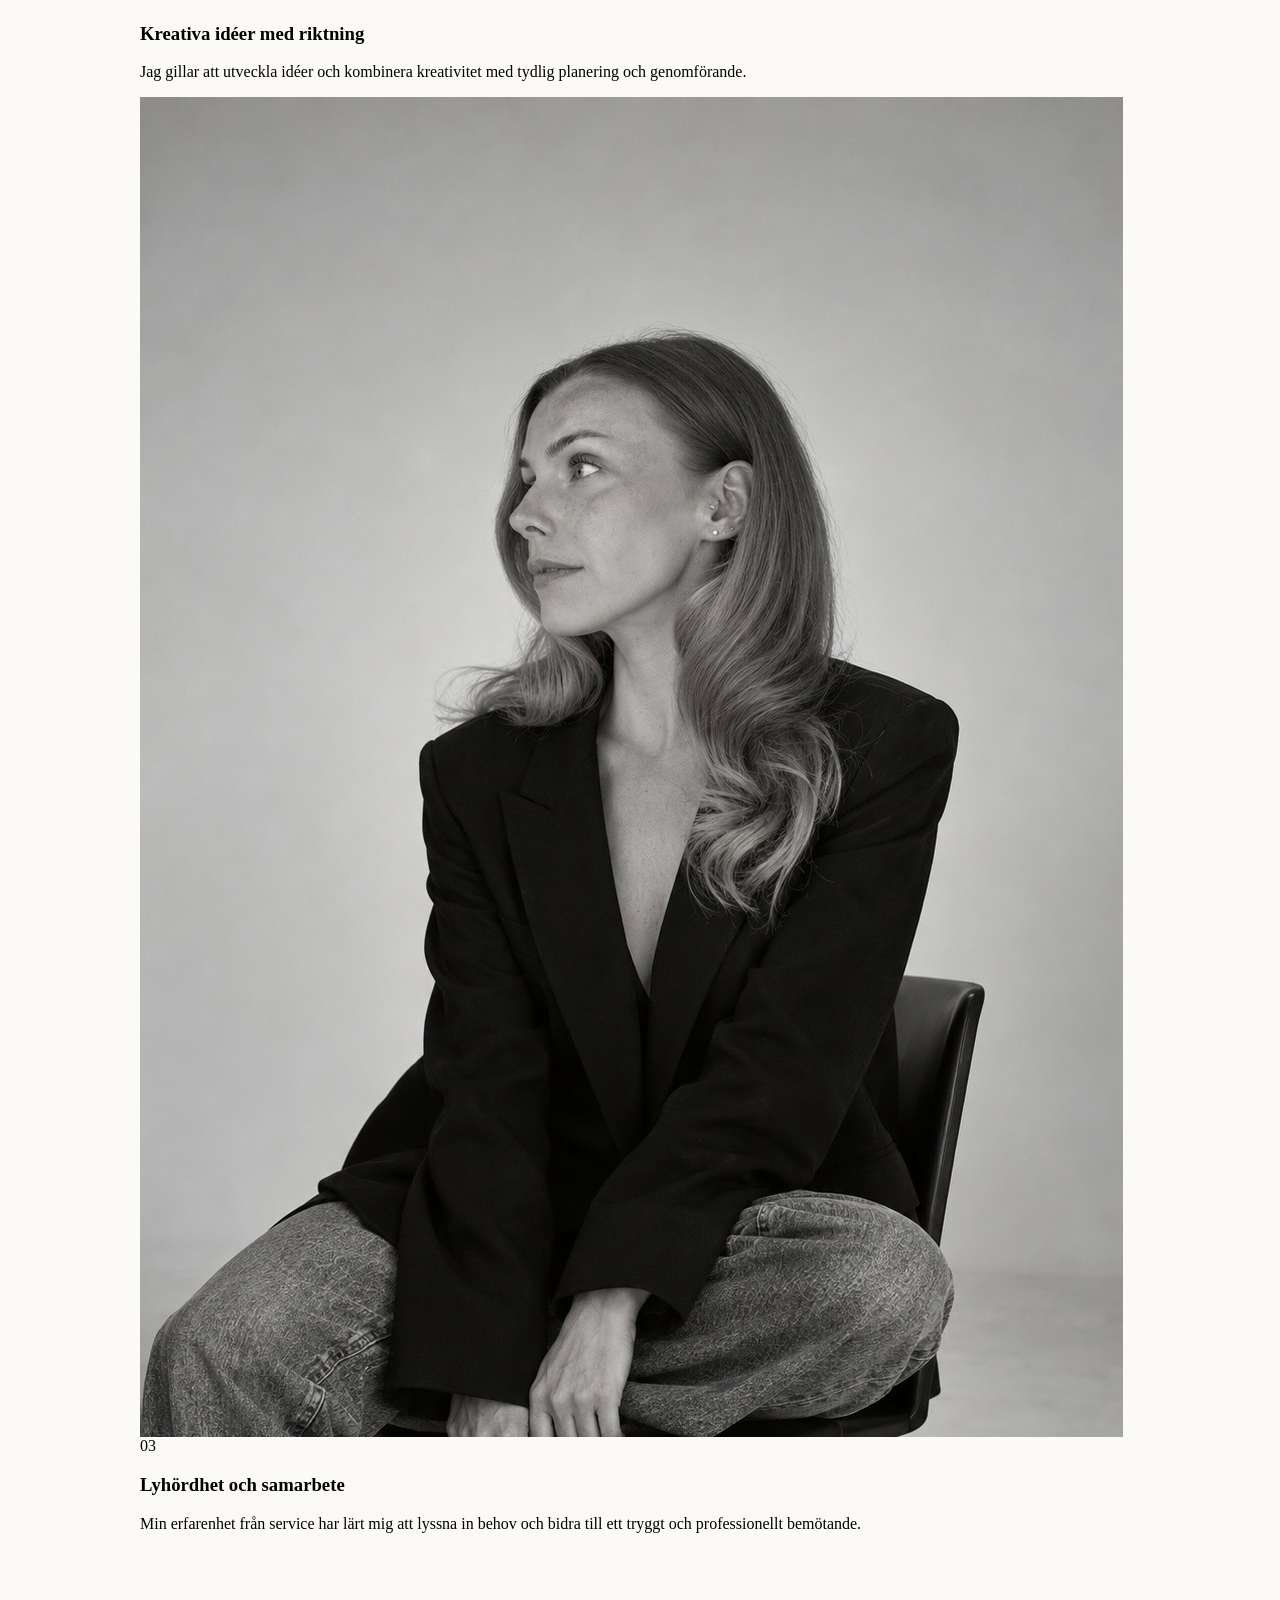
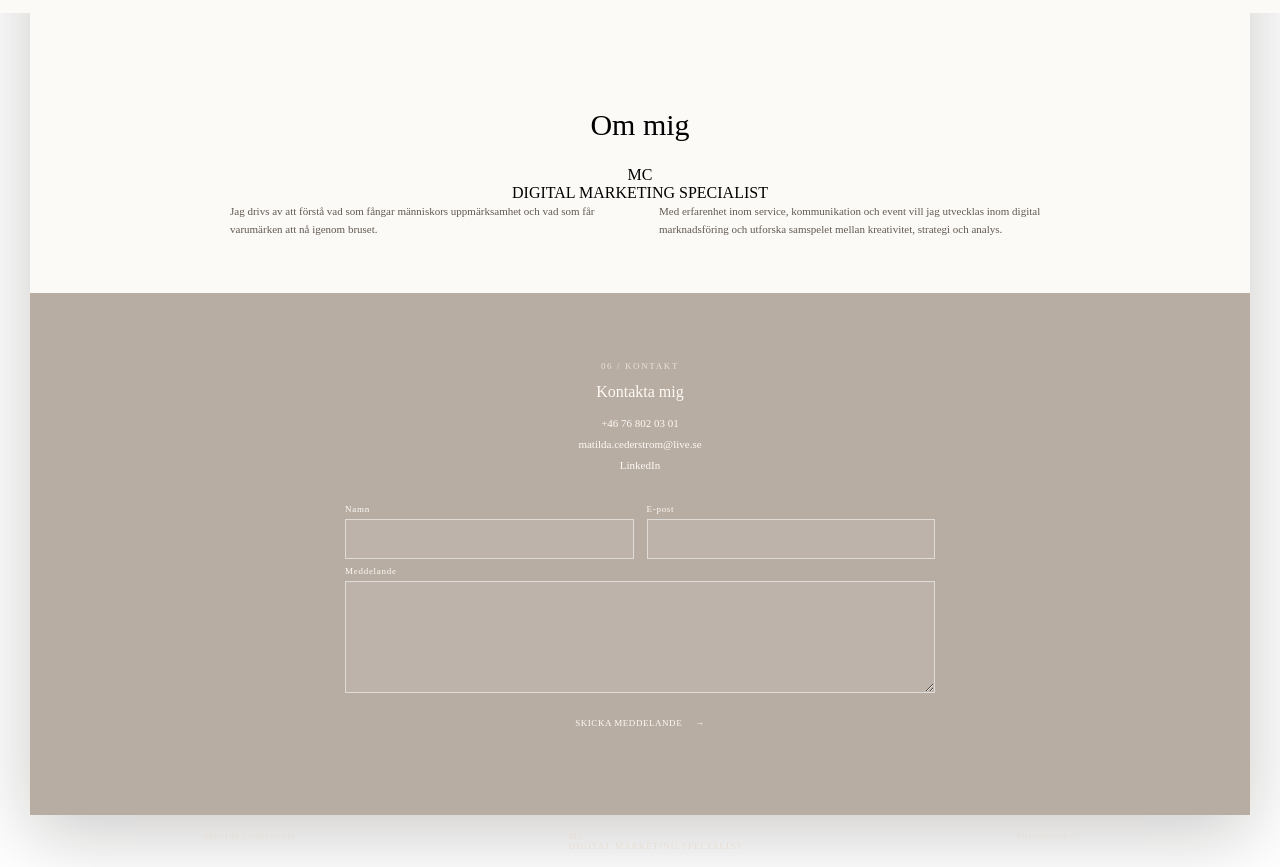
==== commit b3d14ad3: "Publish latest portfolio updates" ====
--- a/index.html
+++ b/index.html
@@ -60,8 +60,8 @@
                 <a class="nav-link" href="#om-mig">Om mig</a>
                 <a class="nav-link" href="#kompetenser">Utbildning &amp; kompetens</a>
                 <a class="nav-link" href="#portfolio">Portfolio</a>
+                <a class="nav-link" href="#bakgrund">Bakgrund</a>
                 <a class="nav-link" href="#styrkor">Styrkor</a>
-                <a class="nav-link" href="#bakgrund">Bakgrund</a>
                 <a class="nav-link" href="#kontakt">Kontakta mig</a>
                 <div class="header-controls">
                     <button class="nav-link theme-toggle" type="button" aria-label="Växla till mörkt läge" aria-pressed="false">Mörkt läge</button>
@@ -324,19 +324,91 @@
                         <h2 class="section-main-heading" id="portfolio-title">Examensarbete</h2>
                     </div>
                     <article class="portfolio-project-card">
-                        <p class="portfolio-project-meta">Event Marketing &amp; Management · Yrgo · 2025</p>
+                        <div class="portfolio-project-visual">
+                            <p class="portfolio-project-meta">Event Marketing &amp; Management · Yrgo · 2025</p>
+                            <img src="img/ugc-brand-awareness.png" alt="Omslag till examensarbetet User Generated Content och Brand Awareness">
+                        </div>
                         <div class="portfolio-project-content">
                             <h3>Hur User Generated Content påverkar företagets Brand Awareness</h3>
-                            <p>I mitt examensarbete fördjupade jag mig i hur användargenererat innehåll kan påverka ett företags varumärkeskännedom. Med stöd i teori och exempel analyserade jag hur UGC kan bidra till synlighet, trovärdighet och engagemang.</p>
+                            <p>I mitt examensarbete fördjupade jag mig i hur user generated content kan påverka ett företags brand awareness. Med stöd i teori och exempel analyserade jag hur UGC kan bidra till synlighet, trovärdighet och engagemang.</p>
                             <p>Arbetet lyfter också riskerna när innehåll sprids utanför företagets kontroll och vikten av att följa och bemöta konsumenters reaktioner.</p>
                         </div>
                     </article>
+                </div>
+
+                <div class="experience-block" id="bakgrund">
+                    <div class="section-heading-block"><span class="section-tag">04 / BAKGRUND</span>
+                        <h2 class="section-main-heading">Arbetslivserfarenheter</h2>
+                    </div>
+                    <div class="history-grid">
+                        <div class="history-column">
+                            <div class="timeline-list">
+                                <article class="timeline-item">
+                                    <div class="timeline-meta"><span class="timeline-period">2025–2026</span></div>
+                                    <div class="timeline-body">
+                                        <h4 class="timeline-role">More PR</h4>
+                                        <p class="timeline-company">LIA PR- &amp; Kommunikationsbyrå</p>
+                                        <p class="timeline-description">Innehållsproduktion för sociala medier, pressreleaser, intervjuer, artiklar,
+                                            nyheter i Mynewsdesk, medierapportering samt Klear och Meltwater.</p>
+                                    </div>
+                                </article>
+                                <article class="timeline-item">
+                                    <div class="timeline-meta"><span class="timeline-period">2022–2024</span></div>
+                                    <div class="timeline-body">
+                                        <h4 class="timeline-role">Nordic Wellness</h4>
+                                        <p class="timeline-company">Instruktör</p>
+                                        <p class="timeline-description">Instruerade och coachade deltagare samt skapade
+                                            cykelpass från grunden.</p>
+                                    </div>
+                                </article>
+                                <article class="timeline-item">
+                                    <div class="timeline-meta"><span class="timeline-period">2021–2024</span></div>
+                                    <div class="timeline-body">
+                                        <h4 class="timeline-role">J&amp;V Store</h4>
+                                        <p class="timeline-company">Butiksmedarbetare, klädbutik</p>
+                                        <p class="timeline-description">Leveranser, ordning i butiken, kassaförsäljning
+                                            och rådgivning.</p>
+                                    </div>
+                                </article>
+                            </div>
+                        </div>
+                        <div class="history-column">
+                            <div class="timeline-list">
+                                <article class="timeline-item">
+                                    <div class="timeline-meta"><span class="timeline-period">2020–2023</span></div>
+                                    <div class="timeline-body">
+                                        <h4 class="timeline-role">ICA City Knalleland</h4>
+                                        <p class="timeline-company">Kassaledare &amp; Butiksmedarbetare</p>
+                                        <p class="timeline-description">Ansvar för kassa och förbutik samt hantering av
+                                            lediga pass i schemat.</p>
+                                    </div>
+                                </article>
+                                <article class="timeline-item">
+                                    <div class="timeline-meta"><span class="timeline-period">2018–2020</span></div>
+                                    <div class="timeline-body">
+                                        <h4 class="timeline-role">Nelly.com</h4>
+                                        <p class="timeline-company">Customer Experience Agent</p>
+                                        <p class="timeline-description">Kundservice via chatt och mejl om leveranser,
+                                            fakturor, betalningar och produkter.</p>
+                                    </div>
+                                </article>
+                                <article class="timeline-item">
+                                    <div class="timeline-meta"><span class="timeline-period">Tidigare erfarenheter</span></div>
+                                    <div class="timeline-body">
+                                        <h4 class="timeline-role">Flera service- och assistansroller</h4>
+                                        <p class="timeline-description">Instruktör och receptionist på Nordic Wellness, butiksmedarbetare på Jollyroom och EKO, ordermottagare/lager på Home Shop, personlig assistent och brevbärare.</p>
+                                    </div>
+                                </article>
+                            </div>
+                        </div>
+
+                    </div>
                 </div>
 
                 <section class="strengths-section" id="styrkor" aria-labelledby="strengths-title">
                     <div class="site-container">
                         <div class="section-heading-block">
-                            <span class="section-tag">04 / STYRKOR</span>
+                            <span class="section-tag">05 / STYRKOR</span>
                             <h2 class="section-main-heading" id="strengths-title">Styrkor</h2>
                             <p class="section-intro-text">Några styrkor jag tar med mig i samarbeten och projekt.</p>
                         </div>
@@ -372,74 +444,6 @@
                     </div>
 
                 </section>
-                <div class="experience-block" id="bakgrund">
-                    <div class="section-heading-block"><span class="section-tag">05 / BAKGRUND</span>
-                        <h2 class="section-main-heading">Arbetslivserfarenheter</h2>
-                    </div>
-                    <div class="history-grid">
-                        <div class="history-column">
-                            <div class="timeline-list">
-                                <article class="timeline-item">
-                                    <div class="timeline-meta"><span class="timeline-period">2025–2026</span></div>
-                                    <div class="timeline-body">
-                                        <h4 class="timeline-role">More PR</h4>
-                                        <p class="timeline-company">LIA PR- &amp; Kommunikationsbyrå</p>
-                                        <p class="timeline-description">Innehållsproduktion för sociala medier, pressreleaser, intervjuer, artiklar,
-                                            nyheter i Mynewsdesk, medierapportering samt Klear och Meltwater.</p>
-                                    </div>
-                                </article>
-                                <article class="timeline-item">
-                                    <div class="timeline-meta"><span class="timeline-period">2022–2024</span></div>
-                                    <div class="timeline-body">
-                                        <h4 class="timeline-role">Nordic Wellness</h4>
-                                        <p class="timeline-company">Instruktör</p>
-                                        <p class="timeline-description">Instruerade och coachade deltagare samt skapade
-                                            cykelpass från grunden.</p>
-                                    </div>
-                                </article>
-                                <article class="timeline-item">
-                                    <div class="timeline-meta"><span class="timeline-period">2021–2024</span></div>
-                                    <div class="timeline-body">
-                                        <h4 class="timeline-role">J&amp;V Store</h4>
-                                        <p class="timeline-company">Butiksmedarbetare, klädbutik</p>
-                                        <p class="timeline-description">Leveranser, ordning i butiken, kassaförsäljning
-                                            och rådgivning.</p>
-                                    </div>
-                                </article>
-                            </div>
-                        </div>
-                        <div class="history-column">
-                            <div class="timeline-list">
-                                <article class="timeline-item">
-                                    <div class="timeline-meta"><span class="timeline-period">2020–2023</span></div>
-                                    <div class="timeline-body">
-                                        <h4 class="timeline-role">ICA City Knalleland</h4>
-                                        <p class="timeline-company">Kassaledare &amp; Butiksmedarbetare</p>
-                                        <p class="timeline-description">Ansvar för kassa och förbutik samt hantering av
-                                            lediga pass i schemat.</p>
-                                    </div>
-                                </article>
-                                <article class="timeline-item">
-                                    <div class="timeline-meta"><span class="timeline-period">2018–2020</span></div>
-                                    <div class="timeline-body">
-                                        <h4 class="timeline-role">Nelly.com</h4>
-                                        <p class="timeline-company">Customer Experience Agent</p>
-                                        <p class="timeline-description">Kundservice via chatt och mejl om leveranser,
-                                            fakturor, betalningar och produkter.</p>
-                                    </div>
-                                </article>
-                                <article class="timeline-item">
-                                    <div class="timeline-meta"><span class="timeline-period">Tidigare erfarenheter</span></div>
-                                    <div class="timeline-body">
-                                        <h4 class="timeline-role">Flera service- och assistansroller</h4>
-                                        <p class="timeline-description">Instruktör och receptionist på Nordic Wellness, butiksmedarbetare på Jollyroom och EKO, ordermottagare/lager på Home Shop, personlig assistent och brevbärare.</p>
-                                    </div>
-                                </article>
-                            </div>
-                        </div>
-
-                    </div>
-                </div>
             </div>
         </section>
 
--- a/style.css
+++ b/style.css
@@ -1,3 +1,6 @@
+Warning: truncated output (original token count: 28003)
+Total output lines: 2140
+
 :root {
   --paper: #f8f6f2;
   --paper-warm: #eee9e1;
@@ -370,1151 +373,7 @@
 .skills-section .timeline-description, .skills-section .timeline-bullets { font-size: 15px; line-height: 1.55; }
 @media (max-width: 760px) {
   .skills-section .history-grid { grid-template-columns: 1fr; }
-  .skills-section .timeline-item { grid-template-columns: 84px minmax(0, 1fr); }
-}
-
-/* Restore the plain hero and the previous contact photo; use the new logo in the header */
-.hero-section { background: #b7ada3; }
-.contact-section { background: #44372e url("img/moodboard-portrait.jpg") center 45% / cover no-repeat; }
-.contact-section::before { background: rgba(38, 27, 20, .68); }
-.brand-logo { display: block; width: 116px; height: 68px; overflow: hidden; position: relative; flex: 0 0 116px; }
-.brand-mark { display: block; width: 116px; height: 68px; position: relative; overflow: hidden; }
-.brand-mark img { position: absolute; max-width: none; width: 155px; height: auto; left: -39px; top: -31px; mix-blend-mode: screen; }
-
-/* Exact structural treatment of the supplied portfolio reference */
-.announcement-bar { display: none; }
-.site-header { position: absolute; top: 0; left: 50%; z-index: 20; width: min(920px, calc(100% - 56px)); transform: translateX(-50%); background: transparent; border: 0; }
-.nav-container { min-height: 68px; padding-inline: clamp(22px, 4vw, 46px); }
-.brand-logo, .nav-link { color: #fffaf4; }
-.brand-logo { font-size: 21px; }
-.nav-link { font-size: 10px; text-transform: uppercase; letter-spacing: .1em; }
-body { background: #49382d url("img/moodboard-portrait.jpg") center / cover fixed; }
-body::before { background: rgba(35,25,19,.43); }
-main { overflow: hidden; }
-.hero-section { order: 1; min-height: 510px; background: #b7ada3; color: #fffaf4; }
-.hero-grid { position: relative; display: flex; min-height: 510px; padding: 105px 35px 85px; flex-direction: column; justify-content: center; align-items: center; gap: 0; text-align: center; }
-.hero-content-col { width: min(670px, 100%); padding: 0; color: #fffaf4; text-align: center; }
-.hero-role-title { color: rgba(255,250,244,.9); font-size: 10px; letter-spacing: .18em; }
-.hero-title-container { margin: 24px 0 15px; }
-.hero-portfolio-title { color: #fffaf4; font: 400 clamp(38px, 5.5vw, 61px)/.96 var(--serif); letter-spacing: -.015em; }
-.hero-portfolio-title span { display: block; }
-.hero-portfolio-title span + span::before { content: none; }
-.hero-subheading { max-width: 470px; margin: 0 auto; color: rgba(255,250,244,.95); font: 400 16px/1.4 var(--serif); }
-.hero-actions { margin-top: 25px; display: flex; justify-content: center; align-items: center; gap: 12px; }
-.hero-actions .btn-view-work { min-width: 112px; min-height: 30px; padding: 6px 13px; color: #fffaf4; background: transparent; border-color: rgba(255,250,244,.78); font-size: 8px; }
-.hero-text-link { min-width: 112px; padding: 6px 13px; border: 1px solid rgba(255,250,244,.78); color: #fffaf4; font-size: 8px; letter-spacing: .06em; }
-.hero-bottom-left, .hero-bottom-right { position: absolute; bottom: 20px; color: rgba(255,250,244,.9); font-size: 8px; line-height: 1.5; letter-spacing: .08em; }
-.hero-bottom-left { left: 30px; text-align: left; }
-.hero-bottom-right { right: 30px; text-align: right; }
-.hero-portrait-col { display: none; }
-.category-ribbon { display: none; }
-.about-section { order: 2; padding: 0; background: #fbfaf7; }
-.about-grid { grid-template-columns: .7fr 1.3fr; min-height: 390px; gap: 0; }
-.about-visual-col { grid-column: 1; grid-row: 1; align-self: center; width: 100%; }
-.about-visual-col .editorial-image-frame img { width: 100%; height: 300px; min-height: 0; object-fit: cover; object-position: center 28%; }
-.about-content-col { grid-column: 2; grid-row: 1; max-width: 590px; padding: 55px clamp(28px, 6vw, 72px); text-align: center; }
-.about-content-col .section-tag { color: #827468; }
-.about-content-col .section-main-heading { font-size: clamp(30px, 4vw, 42px); }
-.about-content-col .section-intro-text { max-width: 500px; margin: 0 auto; color: #625950; font-size: 11px; line-height: 1.75; }
-.editorial-feature { order: 3; display: grid; grid-template-columns: .9fr 1.1fr; align-items: center; gap: clamp(28px, 6vw, 68px); padding: 62px clamp(30px, 5vw, 58px); background: #fbfaf7; }
-.editorial-feature-image img { width: 100%; aspect-ratio: 1 / .9; object-fit: cover; }
-.editorial-feature-copy { max-width: 470px; justify-self: center; text-align: left; }
-.editorial-feature-copy .section-tag { color: #827468; }
-.editorial-feature-copy h2 { margin: 12px 0; color: #40372f; font: 400 clamp(29px, 3.4vw, 39px)/1.05 var(--serif); }
-.editorial-feature-copy p { margin: 0; color: #625950; font-size: 11px; line-height: 1.75; }
-.skills-section { order: 4; padding-top: 56px; background: #f2efe9; }
-.skills-section .section-heading-block { text-align: center; }
-.skills-duo-grid { grid-template-columns: repeat(3, minmax(0,1fr)); }
-.skills-category-card { background: #fbfaf7; }
-.complementary-card { background: #fbfaf7; }
-.experience-block { margin-top: 64px; }
-.credentials-band { order: 5; }
-.contact-section { order: 6; }
-.language-strip { order: 7; }
-@media (max-width: 760px) {
-  .site-header { width: 100%; }
-  .nav-container { min-height: 60px; padding: 8px 18px; }
-  .brand-logo { font-size: 18px; }
-  .nav-menu { gap: 13px; }
-  .nav-link { font-size: 8px; letter-spacing: .06em; }
-  .hero-section, .hero-grid { min-height: 480px; }
-  .hero-grid { padding: 88px 22px 68px; }
-  .hero-bottom-left { left: 17px; }
-  .hero-bottom-right { right: 17px; }
-  .about-grid { grid-template-columns: 1fr 1fr; }
-  .about-content-col { padding: 32px 22px; }
-  .about-visual-col .editorial-image-frame img { height: 270px; }
-  .editorial-feature { gap: 22px; padding: 42px 24px; }
-  .skills-duo-grid { grid-template-columns: 1fr 1fr; }
-  .pr-card { grid-column: 1 / -1; }
-}
-@media (max-width: 560px) {
-  .site-header { position: absolute; }
-  .nav-container { flex-wrap: wrap; justify-content: center; gap: 8px; padding: 9px 10px; }
-  .brand-logo { width: 100%; text-align: center; }
-  .nav-menu { gap: 17px; }
-  .nav-link { font-size: 8px; }
-  .hero-section, .hero-grid { min-height: 520px; }
-  .hero-grid { padding: 112px 20px 77px; }
-  .hero-title-container { margin: 21px 0 14px; }
-  .hero-portfolio-title { font-size: clamp(34px, 9vw, 48px); }
-  .hero-subheading { font-size: 15px; }
-  .hero-bottom-left, .hero-bottom-right { bottom: 15px; font-size: 7px; }
-  .about-grid, .editorial-feature { grid-template-columns: 1fr; }
-  .about-visual-col { grid-column: 1; grid-row: 1; }
-  .about-content-col { grid-column: 1; grid-row: 2; padding: 34px 23px 42px; }
-  .about-visual-col .editorial-image-frame img { height: 300px; }
-  .editorial-feature-image img { aspect-ratio: 4 / 3; }
-  .editorial-feature-copy { padding: 4px 3px; }
-  .skills-duo-grid, .history-grid { grid-template-columns: 1fr; }
-  .pr-card { grid-column: auto; }
-}
-
-/* Competence section follows the reference image-and-copy rhythm */
-em { font-style: normal; }
-.hero-portfolio-title { font-size: clamp(38px, 5.5vw, 61px); }
-.skills-section { background: #fbfaf7; }
-.skills-section .section-heading-block { margin-bottom: 52px; }
-.skills-duo-grid { display: flex; flex-direction: column; gap: 62px; }
-.skills-duo-grid > .skills-category-card { display: grid; grid-template-columns: minmax(220px, .85fr) minmax(0,1.15fr); align-items: center; gap: clamp(25px, 6vw, 64px); padding: 0; background: transparent; border: 0; }
-.skills-duo-grid .study-image { grid-column: 1; grid-row: 1 / span 2; min-height: 330px; overflow: hidden; }
-.skills-duo-grid .study-image img { width: 100%; height: 100%; min-height: 330px; object-fit: cover; }
-.skills-duo-grid .category-card-header { grid-column: 2; grid-row: 1; min-height: 0; padding: 0 0 15px; border: 0; }
-.skills-duo-grid .skills-refined-list { grid-column: 2; grid-row: 2; margin: -5px 0 0; }
-.skills-duo-grid .skill-row { padding: 8px 0; }
-.skills-duo-grid .skill-name { font: 400 11px/1.5 var(--sans); }
-.skills-duo-grid .category-title { font-size: 31px; }
-.skills-duo-grid .category-desc { font-size: 11px; }
-.skills-duo-grid .complementary-card { grid-template-columns: minmax(0,1.15fr) minmax(220px,.85fr); }
-.skills-duo-grid .complementary-card .study-image { grid-column: 2; }
-.skills-duo-grid .complementary-card .category-card-header,
-.skills-duo-grid .complementary-card .skills-refined-list { grid-column: 1; }
-.skills-duo-grid .pr-card { grid-template-columns: minmax(220px,.85fr) minmax(0,1.15fr); }
-@media (max-width: 620px) {
-  .skills-duo-grid { gap: 42px; }
-  .skills-duo-grid > .skills-category-card,
-  .skills-duo-grid .complementary-card,
-  .skills-duo-grid .pr-card { display: grid; grid-template-columns: 1fr; gap: 16px; }
-  .skills-duo-grid .study-image,
-  .skills-duo-grid .complementary-card .study-image { grid-column: 1; grid-row: 1; min-height: 240px; }
-  .skills-duo-grid .study-image img { min-height: 240px; max-height: 300px; }
-  .skills-duo-grid .category-card-header,
-  .skills-duo-grid .complementary-card .category-card-header { grid-column: 1; grid-row: 2; }
-  .skills-duo-grid .skills-refined-list,
-  .skills-duo-grid .complementary-card .skills-refined-list { grid-column: 1; grid-row: 3; }
-}
-
-.hero-section { background: #b7ada3; }
-.contact-section { background: #b7ada3; color: #fffaf4; }
-.contact-section::before { background: transparent; }
-.brand-logo { display: block; width: auto; height: auto; overflow: visible; position: static; flex: 0 0 auto; font: 500 22px/1 var(--serif); letter-spacing: .04em; white-space: nowrap; }
-.brand-mark { display: none; }
-
-/* Alternate portfolio layout based on the latest reference */
-.site-header { width: min(100%, 1220px); background: #fbfaf7; color: #332b25; }
-.nav-container { min-height: 54px; padding: 0 28px; }
-.brand-logo, .nav-link { color: #332b25; }
-.brand-logo { font-size: 19px; }
-.nav-link { font-size: 9px; }
-main { width: min(100%, 1220px); overflow: visible; }
-.hero-section { position: relative; min-height: 360px; margin-top: 54px; background: linear-gradient(rgba(33,29,26,.56), rgba(33,29,26,.56)), url("img/moodboard-portrait.jpg") center 48% / cover no-repeat; color: #fffaf4; }
-.hero-grid { min-height: 360px; padding: 50px 30px 80px; }
-.hero-profile { position: absolute; z-index: 2; bottom: -55px; left: 50%; width: 112px; height: 138px; padding: 3px; transform: translateX(-50%); background: #fbfaf7; }
-.hero-profile img { width: 100%; height: 100%; object-fit: cover; object-position: center 27%; }
-.hero-actions, .category-ribbon, .about-visual-col, .credentials-band { display: none; }
-.about-section { padding: 95px 34px 54px; background: #fbfaf7; }
-.about-grid { display: block; }
-.about-content-col { max-width: 820px; margin: 0 auto; padding: 0; text-align: center; }
-.about-content-col .section-tag { display: none; }
-.about-copy-columns { display: grid; grid-template-columns: 1fr 1fr; gap: 38px; text-align: left; }
-.about-copy-columns p { margin: 0; color: #625950; font-size: 11px; line-height: 1.7; }
-.editorial-feature { grid-template-columns: 1fr 1fr; padding: 0; gap: 0; background: #e9e4da; }
-.editorial-feature-image img { height: 290px; aspect-ratio: auto; object-fit: cover; }
-.editorial-feature-copy { padding: 36px clamp(25px, 5vw, 58px); }
-.skills-section { position: static; width: 100%; transform: none; padding: 48px 34px 58px; background: #fbfaf7; }
-.skills-section > .site-container { max-width: 1050px; }
-.skills-duo-grid { display: grid; grid-template-columns: repeat(3, minmax(0, 1fr)); gap: 14px; }
-.skills-duo-grid > .skills-category-card, .skills-duo-grid .complementary-card, .skills-duo-grid .pr-card { display: block; min-width: 0; padding: 20px 17px; border: 1px solid #d8d0c7; background: #b5a79b; color: #fffaf4; }
-.skills-duo-grid .study-image { display: none; }
-.skills-duo-grid .category-card-header { min-height: 0; padding: 0 0 12px; border: 0; }
-.skills-duo-grid .category-title { font-size: 23px; }
-.skills-duo-grid .category-desc, .skills-duo-grid .skill-name, .skills-duo-grid .card-eyebrow { color: #fffaf4; font-size: 10px; }
-.skills-duo-grid .skill-bullet { display: none; }
-.skills-duo-grid .skills-refined-list { margin-top: 5px; }
-.skills-duo-grid .skill-row { padding: 6px 0; border-bottom-color: rgba(255,250,244,.3); }
-.timeline-bullets { display: none; }
-@media (max-width: 720px) {
-  .site-header { width: 100%; }
-  .nav-container { flex-wrap: wrap; justify-content: space-between; padding: 8px 18px; }
-  .hero-grid, .hero-section { min-height: 350px; }
-  .about-copy-columns, .editorial-feature, .history-grid { grid-template-columns: 1fr; }
-  .about-copy-columns { gap: 14px; }
-  .editorial-feature-image img { height: 240px; }
-  .skills-duo-grid { grid-template-columns: 1fr; gap: 12px; }
-}
-
-/* Layout inspired by the latest portfolio reference */
-body { padding: 28px 0; background: #e7e6e1 url("img/moodboard-portrait.jpg") center / cover fixed; }
-body::before { background: rgba(243,242,237,.6); }
-.site-header, main, .site-footer { width: min(850px, calc(100% - 36px)); max-width: 850px; background: #fbfaf7; }
-.site-header { position: relative; top: auto; left: auto; transform: none; margin: 0 auto; }
-.nav-container { min-height: 42px; padding: 0 20px; }
-.brand-logo { font-size: 16px; }
-.nav-link { font-size: 8px; }
-main { overflow: hidden; }
-.hero-section { margin-top: 0; min-height: 320px; background: linear-gradient(rgba(30,28,27,.25),rgba(30,28,27,.4)), url("img/IMG_8986.jpeg") center 34% / cover no-repeat; }
-.hero-grid { min-height: 320px; padding: 60px 25px 45px; }
-.hero-content-col { width: min(620px, 100%); }
-.hero-role-title { color: rgba(255,250,244,.85); font-size: 8px; }
-.hero-portfolio-title { color: #fffaf4; font-size: clamp(37px, 5vw, 56px); }
-.hero-subheading { max-width: 470px; color: #fffaf4; font-size: 13px; }
-.hero-actions, .hero-bottom-left, .hero-bottom-right, .hero-profile, .category-ribbon { display: none; }
-.about-section { padding: 42px 44px 48px; background: #fbfaf7; }
-.about-grid { display: block; }
-.about-visual-col { display: none; }
-.about-content-col { max-width: 650px; margin: auto; text-align: center; padding: 0; }
-.about-content-col .section-tag { display: none; }
-.about-content-col .section-main-heading { font-size: clamp(25px, 3vw, 34px); margin: 0 auto 20px; }
-.about-copy-columns { display: grid; grid-template-columns: 1fr 1fr; gap: 32px; text-align: left; }
-.about-copy-columns p { margin: 0; font-size: 10px; line-height: 1.7; }
-.editorial-feature { position: relative; display: grid; min-height: 290px; grid-template-columns: 1fr; padding: 0; background: #33312e; color: #fffaf4; }
-.editorial-feature-image { position: absolute; inset: 0; }
-.editorial-feature-image img { width: 100%; height: 100%; aspect-ratio: auto; object-fit: cover; filter: brightness(.46); }
-.editorial-feature-copy { position: relative; z-index: 1; align-self: center; justify-self: center; max-width: 540px; padding: 35px 30px; text-align: center; }
-.editorial-feature-copy .section-tag { color: #f0e8df; }
-.editorial-feature-copy h2 { color: #fffaf4; font-size: clamp(30px, 4vw, 42px); }
-.editorial-feature-copy p { color: rgba(255,250,244,.9); font-size: 10px; }
-.feature-contact-link { display: inline-flex; margin-top: 18px; padding: 8px 26px; border: 1px solid rgba(255,250,244,.8); color: #fffaf4; font-size: 8px; letter-spacing: .08em; }
-.skills-section { display: flex; flex-direction: column; position: static; width: 100%; transform: none; padding: 0; background: #171615; color: #fffaf4; }
-.skills-section > .site-container { display: contents; }
-.skills-section .section-heading-block { order: 2; width: 100%; margin: 0 auto; padding: 42px 28px 20px; }
-.skills-section .section-heading-block .section-tag { color: #cfc4b9; }
-.skills-section .section-heading-block .section-main-heading { color: #fffaf4; font-size: 30px; }
-.skills-section .section-heading-block .section-intro-text { color: #d3cbc3; font-size: 10px; }
-.experience-block { order: 1; width: 100%; margin: 0; padding: 38px 28px 48px; background: #f1efe9; color: #28211c; }
-.experience-block > .section-heading-block { display: block; margin-bottom: 26px; }
-.experience-block .section-tag { display: none; }
-.experience-block .section-main-heading { color: #28211c; font-size: 34px; }
-.history-grid { grid-template-columns: 1fr 1fr; gap: 34px; }
-.history-col-title { font-size: 28px; }
-.timeline-item { grid-template-columns: 76px minmax(0,1fr); gap: 10px; padding: 12px 0; }
-.timeline-period { font-size: 9px; }
-.timeline-role { font-size: 20px; }
-.timeline-company { font-size: 10px; }
-.timeline-description { font-size: 9px; }
-.timeline-bullets { display: none; }
-.skills-duo-grid { order: 3; display: grid; grid-template-columns: repeat(3,minmax(0,1fr)); gap: 12px; width: 100%; padding: 0 28px 44px; }
-.skills-duo-grid > .skills-category-card, .skills-duo-grid .complementary-card, .skills-duo-grid .pr-card { display: block; min-width: 0; padding: 16px 14px; border: 1px solid rgba(255,250,244,.42); background: transparent; color: #fffaf4; }
-.skills-duo-grid .study-image { display: none; }
-.skills-duo-grid .category-card-header { min-height: 0; padding: 0 0 9px; border: 0; }
-.skills-duo-grid .card-eyebrow, .skills-duo-grid .category-desc, .skills-duo-grid .skill-name { color: #e5dcd3; font-size: 9px; }
-.skills-duo-grid .category-title { color: #fffaf4; font-size: 21px; }
-.skills-duo-grid .skill-bullet { display: none; }
-.skills-duo-grid .skill-row { padding: 5px 0; border-color: rgba(255,250,244,.2); }
-.credentials-band { display: none; }
-.contact-section { width: 100%; padding: 38px 28px; background: #b7ada3; color: #fffaf4; }
-.contact-section::before { background: transparent; }
-.site-footer { padding: 15px 20px; }
-@media (max-width: 640px) {
-  body { padding: 0; }
-  .site-header, main, .site-footer { width: 100%; }
-  .nav-container { flex-wrap: wrap; justify-content: center; gap: 8px; padding: 10px 12px; }
-  .nav-menu { gap: 13px; }
-  .hero-section, .hero-grid { min-height: 280px; }
-  .hero-grid { padding: 48px 18px 32px; }
-  .about-section { padding: 32px 23px; }
-  .about-copy-columns { grid-template-columns: 1fr; gap: 12px; }
-  .history-grid { grid-template-columns: 1fr; gap: 28px; }
-  .skills-duo-grid { grid-template-columns: 1fr; padding: 0 20px 30px; }
-  .editorial-feature { min-height: 280px; }
-}
-.hero-grid { justify-content: flex-end; padding-bottom: 32px; }
-.hero-role-title, .hero-subheading { display: none; }
-.hero-title-container { margin: 0; }
-.hero-portfolio-title { font-size: clamp(35px, 4vw, 50px); }
-.skills-section { position: relative; isolation: isolate; background: #171615 url("img/moodboard-coffee.jpg") center / cover no-repeat; }
-.skills-section::before { content: ""; position: absolute; inset: 0; z-index: -1; background: rgba(20,18,17,.83); }
-
-/* Competencies arranged as an alternating journey timeline */
-.skills-section { position: relative; isolation: isolate; background: #efeee9; color: #28211c; }
-.skills-section::before { display: none; }
-.skills-section .section-heading-block { order: 1; color: #28211c; }
-.skills-section .section-heading-block .section-tag { color: #82776d; }
-.skills-section .section-heading-block .section-main-heading { color: #28211c; }
-.skills-section .section-heading-block .section-intro-text { color: #71685f; }
-.skills-duo-grid { order: 2; position: relative; display: grid; grid-template-columns: minmax(0,1fr) minmax(0,1fr); gap: 20px 42px; max-width: 670px; margin: 0 auto; padding: 12px 26px 42px; }
-.skills-duo-grid::before { content: ""; position: absolute; top: 10px; bottom: 40px; left: 50%; width: 1px; background: #c9c5bd; }
-.skills-duo-grid > .skills-category-card,
-.skills-duo-grid .complementary-card,
-.skills-duo-grid .pr-card { display: grid; grid-template-columns: 78px minmax(0,1fr); align-content: start; align-items: start; gap: 7px 12px; padding: 8px 0 22px; border: 0; background: transparent; color: #28211c; position: relative; }
-.skills-duo-grid > .skills-category-card:nth-child(odd) { grid-column: 1; text-align: right; }
-.skills-duo-grid > .skills-category-card:nth-child(even) { grid-column: 2; text-align: left; }
-.skills-duo-grid .study-image { display: block; grid-column: 1; grid-row: 1 / span 2; width: 78px; height: 90px; min-height: 0; border: 1px solid #82776d; padding: 2px; }
-.skills-duo-grid .study-image img { width: 100%; height: 100%; min-height: 0; object-fit: cover; }
-.skills-duo-grid .category-card-header { grid-column: 2; grid-row: 1; min-height: 0; padding: 0; border: 0; }
-.skills-duo-grid .skills-refined-list { grid-column: 2; grid-row: 2; margin: 0; }
-.skills-duo-grid .complementary-card { grid-template-columns: minmax(0,1fr) 78px; }
-.skills-duo-grid .complementary-card .study-image { grid-column: 2; grid-row: 1 / span 2; }
-.skills-duo-grid .complementary-card .category-card-header,
-.skills-duo-grid .complementary-card .skills-refined-list { grid-column: 1; }
-.skills-duo-grid .category-title { margin: 4px 0; color: #28211c; font-size: 19px; line-height: 1.05; }
-.skills-duo-grid .card-eyebrow { color: #71685f; font-size: 7px; letter-spacing: .08em; }
-.skills-duo-grid .category-desc { color: #71685f; font-size: 8px; }
-.skills-duo-grid .skill-row { justify-content: flex-end; gap: 0; padding: 2px 0; border: 0; }
-.skills-duo-grid .complementary-card .skill-row,
-.skills-duo-grid .pr-card .skill-row { justify-content: flex-start; }
-.skills-duo-grid .skill-bullet { display: none; }
-.skills-duo-grid .skill-name { color: #71685f; font: 400 8px/1.45 var(--sans); }
-.skills-duo-grid > .skills-category-card:nth-child(odd)::after { content: ""; position: absolute; top: 51px; right: -22px; width: 21px; height: 1px; background: #c9c5bd; }
-.skills-duo-grid > .skills-category-card:nth-child(even)::after { content: ""; position: absolute; top: 51px; left: -22px; width: 21px; height: 1px; background: #c9c5bd; }
-.skills-duo-grid > .skills-category-card:nth-child(2) { grid-row: 2; }
-.skills-duo-grid > .skills-category-card:nth-child(3) { grid-row: 3; }
-.experience-block { order: 3; }
-@media (max-width: 640px) {
-  .skills-duo-grid { display: flex; flex-direction: column; gap: 8px; padding: 8px 16px 28px; }
-  .skills-duo-grid::before { left: 13px; }
-  .skills-duo-grid > .skills-category-card,
-  .skills-duo-grid .complementary-card,
-  .skills-duo-grid .pr-card { grid-template-columns: 68px minmax(0,1fr); text-align: left; padding: 8px 0 20px 28px; }
-  .skills-duo-grid .study-image,
-  .skills-duo-grid .complementary-card .study-image { grid-column: 1; grid-row: 1 / span 2; width: 68px; height: 78px; }
-  .skills-duo-grid .category-card-header,
-  .skills-duo-grid .complementary-card .category-card-header { grid-column: 2; grid-row: 1; }
-  .skills-duo-grid .skills-refined-list,
-  .skills-duo-grid .complementary-card .skills-refined-list { grid-column: 2; grid-row: 2; }
-  .skills-duo-grid .skill-row,
-  .skills-duo-grid .complementary-card .skill-row { justify-content: flex-start; }
-  .skills-duo-grid > .skills-category-card::after { display: none; }
-}
-
-/* First page combines the taupe name hero with the founder image and introduction */
-body { padding: 0; background: #b7ada3; }
-body::before { display: none; }
-.site-header, main, .site-footer { width: 100%; max-width: none; background: transparent; }
-.site-header { position: absolute; top: 0; left: 0; transform: none; z-index: 20; margin: 0; color: #fffaf4; }
-.nav-container { min-height: 72px; padding: 0 clamp(22px, 3vw, 40px); }
-.brand-logo, .nav-link { color: #fffaf4; }
-.brand-logo { font-size: clamp(21px, 2.5vw, 30px); }
-.nav-menu { gap: clamp(22px, 4vw, 54px); }
-.nav-link { font-size: 11px; letter-spacing: .1em; }
-main { overflow: hidden; }
-.hero-section { margin: 0; min-height: min(100vh, 790px); background: #b7ada3; color: #fffaf4; }
-.hero-grid { min-height: min(100vh, 790px); padding: 110px 25px 55px; justify-content: center; }
-.hero-content-col { width: min(850px, 100%); text-align: center; color: #fffaf4; }
-.hero-role-title { display: block; color: rgba(255,250,244,.92); font-size: 11px; letter-spacing: .17em; }
-.hero-title-container { margin: 30px 0 20px; }
-.hero-portfolio-title { color: #fffaf4; font-size: clamp(58px, 8vw, 104px); line-height: .9; }
-.hero-subheading { display: block; max-width: 780px; margin: 0 auto; color: #fffaf4; font-size: clamp(19px, 2.1vw, 27px); line-height: 1.4; }
-.hero-actions { display: flex; margin-top: 48px; gap: 24px; }
-.hero-actions .btn-view-work, .hero-text-link { min-width: 225px; min-height: 60px; justify-content: center; padding: 14px 22px; border: 2px solid rgba(255,250,244,.8); background: transparent; color: #fffaf4; font-size: 13px; letter-spacing: .05em; }
-.hero-actions .btn-view-work:hover { background: rgba(255,250,244,.15); }
-.hero-bottom-left, .hero-bottom-right, .hero-profile { display: none; }
-.category-ribbon { display: none; }
-.about-section { position: relative; padding: 0; background: #fbfaf7; }
-.about-grid { display: flex; flex-direction: column; gap: 0; }
-.about-visual-col { display: block; order: 0; width: 100%; }
-.about-visual-col .editorial-image-card { margin: 0; }
-.about-visual-col .editorial-image-frame { position: relative; height: clamp(300px, 43vw, 500px); overflow: hidden; }
-.about-visual-col .editorial-image-frame::after { content: "Om mig"; position: absolute; left: 50%; bottom: -14px; transform: translateX(-50%); color: #fffaf4; font: 400 clamp(38px, 6vw, 72px)/1 var(--serif); white-space: nowrap; text-shadow: 0 1px 10px rgba(0,0,0,.16); }
-.about-visual-col .editorial-image-frame img { width: 100%; height: 100%; object-fit: cover; object-position: center 28%; filter: grayscale(100%); }
-.about-visual-col .image-card-caption { display: none; }
-.about-content-col { width: min(680px, calc(100% - 44px)); max-width: none; margin: 0 auto; padding: 65px 0 72px; text-align: center; }
-.about-content-col .section-tag { display: none; }
-.about-content-col .section-main-heading { margin: 0 0 30px; font-size: clamp(28px, 3.5vw, 42px); }
-.about-copy-columns { display: grid; grid-template-columns: 1fr 1fr; gap: 46px; text-align: left; }
-.about-copy-columns p { margin: 0; color: #625950; font-size: 12px; line-height: 1.8; }
-.editorial-feature { display: none; }
-@media (max-width: 640px) {
-  .nav-container { min-height: 62px; flex-wrap: wrap; justify-content: center; gap: 8px; padding: 8px 14px; }
-  .brand-logo { width: 100%; text-align: center; }
-  .nav-menu { gap: 20px; }
-  .nav-link { font-size: 9px; }
-  .hero-section, .hero-grid { min-height: 640px; }
-  .hero-grid { padding: 115px 20px 55px; }
-  .hero-title-container { margin: 25px 0 18px; }
-  .hero-portfolio-title { font-size: clamp(56px, 15vw, 82px); }
-  .hero-subheading { font-size: 19px; }
-  .hero-actions { flex-direction: column; gap: 12px; margin-top: 32px; }
-  .hero-actions .btn-view-work, .hero-text-link { width: min(100%, 270px); min-width: 0; min-height: 50px; margin: 0 auto; }
-  .about-visual-col .editorial-image-frame { height: 320px; }
-  .about-content-col { padding: 42px 0 48px; }
-  .about-copy-columns { grid-template-columns: 1fr; gap: 14px; }
-}
-.about-content-col { display: grid; grid-template-columns: 1fr 1fr; align-items: start; column-gap: 46px; text-align: left; }
-.about-content-col .section-main-heading { grid-column: 2; grid-row: 1; text-align: left; margin: 0 0 12px; }
-.about-copy-columns { display: contents; }
-.about-copy-columns p:first-child { grid-column: 1; grid-row: 1 / span 2; padding-top: 31px; }
-.about-copy-columns p:nth-child(2) { grid-column: 2; grid-row: 2; }
-@media (max-width: 640px) {
-  .about-content-col { display: block; text-align: center; }
-  .about-content-col .section-main-heading { text-align: center; }
-  .about-copy-columns { display: grid; grid-template-columns: 1fr; gap: 14px; }
-  .about-copy-columns p:first-child, .about-copy-columns p:nth-child(2) { grid-column: 1; grid-row: auto; padding-top: 0; }
-}
-
-/* Restore the centered portfolio frame and match the two first-section references */
-body { padding: 42px 0; background-color: #e7e6e1; background-image: radial-gradient(ellipse at 18% 15%, rgba(255,255,255,.55), transparent 38%), radial-gradient(ellipse at 82% 72%, rgba(180,177,169,.16), transparent 42%); }
-body::before { display: none; }
-.site-header, main, .site-footer { width: min(850px, calc(100% - 40px)); max-width: 850px; margin-left: auto; margin-right: auto; background: #fbfaf7; }
-.site-header { position: relative; inset: auto; transform: none; color: #332b25; }
-.nav-container { min-height: 50px; padding: 0 22px; }
-.brand-logo, .nav-link { color: #332b25; }
-.brand-logo { width: auto; font-size: 19px; }
-.nav-menu { gap: clamp(16px, 3vw, 40px); }
-.nav-link { font-size: 9px; }
-main { overflow: hidden; }
-.hero-section { margin: 0; min-height: 590px; background: #b7ada3; color: #fffaf4; }
-.hero-grid { min-height: 590px; padding: 75px 28px 60px; justify-content: center; }
-.hero-content-col { width: min(720px, 100%); text-align: center; color: #fffaf4; }
-.hero-role-title { display: block; color: rgba(255,250,244,.92); font-size: 10px; letter-spacing: .16em; }
-.hero-title-container { margin: 25px 0 18px; }
-.hero-portfolio-title { color: #fffaf4; font-size: clamp(58px, 8vw, 94px); line-height: .9; }
-.hero-subheading { display: block; max-width: 670px; margin: 0 auto; color: #fffaf4; font-size: clamp(17px, 2vw, 24px); line-height: 1.4; }
-.hero-actions { display: flex; margin-top: 38px; gap: 16px; }
-.hero-actions .btn-view-work, .hero-text-link { display: inline-flex; min-width: 180px; min-height: 48px; align-items: center; justify-content: center; padding: 10px 20px; border: 1px solid rgba(255,250,244,.85); background: transparent; color: #fffaf4; font-size: 10px; letter-spacing: .05em; }
-.hero-actions .btn-view-work:hover { background: rgba(255,250,244,.12); }
-.hero-bottom-left, .hero-bottom-right, .hero-profile, .category-ribbon { display: none; }
-.about-section { position: relative; padding: 0; background: #fbfaf7; }
-.about-grid { display: flex; flex-direction: column; gap: 0; }
-.about-visual-col { display: block; order: 0; width: 100%; }
-.about-visual-col .editorial-image-card { margin: 0; }
-.about-visual-col .editorial-image-frame { position: relative; height: clamp(270px, 36vw, 390px); overflow: hidden; }
-.about-visual-col .editorial-image-frame::after { content: "Om mig"; position: absolute; left: 50%; bottom: -11px; transform: translateX(-50%); color: #fffaf4; font: 400 clamp(36px, 5vw, 62px)/1 var(--serif); white-space: nowrap; text-shadow: 0 1px 10px rgba(0,0,0,.18); }
-.about-visual-col .editorial-image-frame img { width: 100%; height: 100%; object-fit: cover; object-position: center 25%; filter: grayscale(100%); }
-.about-visual-col .image-card-caption { display: none; }
-.about-content-col { display: grid; grid-template-columns: 1fr 1fr; align-items: start; column-gap: 42px; width: min(620px, calc(100% - 50px)); max-width: none; margin: 0 auto; padding: 48px 0 56px; text-align: left; }
-.about-content-col .section-tag { display: none; }
-.about-content-col .section-main-heading { grid-column: 2; grid-row: 1; margin: 0 0 12px; text-align: left; font-size: 26px; }
-.about-copy-columns { display: contents; }
-.about-copy-columns p { margin: 0; color: #625950; font-size: 10px; line-height: 1.7; }
-.about-copy-columns p:first-child { grid-column: 1; grid-row: 1 / span 2; padding-top: 28px; }
-.about-copy-columns p:nth-child(2) { grid-column: 2; grid-row: 2; }
-.editorial-feature { display: none; }
-@media (max-width: 640px) {
-  body { padding: 0; }
-  .site-header, main, .site-footer { width: 100%; }
-  .nav-container { min-height: 58px; flex-wrap: wrap; justify-content: center; gap: 7px; padding: 8px 12px; }
-  .brand-logo { width: 100%; text-align: center; }
-  .nav-menu { gap: 18px; }
-  .nav-link { font-size: 8px; }
-  .hero-section, .hero-grid { min-height: 560px; }
-  .hero-grid { padding: 100px 20px 40px; }
-  .hero-title-container { margin: 22px 0 16px; }
-  .hero-portfolio-title { font-size: clamp(54px, 14vw, 78px); }
-  .hero-subheading { font-size: 18px; }
-  .hero-actions { flex-direction: column; gap: 11px; margin-top: 30px; }
-  .hero-actions .btn-view-work, .hero-text-link { width: min(100%, 250px); min-width: 0; min-height: 46px; margin: 0 auto; }
-  .about-visual-col .editorial-image-frame { height: 300px; }
-  .about-content-col { display: block; padding: 38px 25px 44px; text-align: center; }
-  .about-content-col .section-main-heading { text-align: center; margin-bottom: 18px; }
-  .about-copy-columns { display: grid; grid-template-columns: 1fr; gap: 12px; text-align: left; }
-  .about-copy-columns p:first-child, .about-copy-columns p:nth-child(2) { padding-top: 0; }
-}
-
-/* Restore the 09:54 version: taupe name hero and two-column competency background */
-body { padding: 0; background: #b7ada3; }
-body::before { display: none; }
-.site-header, main, .site-footer { width: 100%; max-width: none; margin: 0; background: transparent; }
-.site-header { position: absolute; top: 0; left: 0; transform: none; z-index: 20; color: #fffaf4; }
-.nav-container { min-height: 72px; padding: 0 clamp(22px, 3vw, 40px); }
-.brand-logo, .nav-link { color: #fffaf4; }
-.brand-logo { width: auto; font-size: clamp(21px, 2.5vw, 30px); }
-.nav-menu { gap: clamp(22px, 4vw, 54px); }
-.nav-link { font-size: 11px; letter-spacing: .1em; }
-main { overflow: hidden; }
-.hero-section { margin: 0; min-height: min(100vh, 790px); background: #b7ada3; color: #fffaf4; }
-.hero-grid { min-height: min(100vh, 790px); padding: 110px 25px 55px; justify-content: center; }
-.hero-content-col { width: min(850px, 100%); text-align: center; color: #fffaf4; }
-.hero-role-title { display: block; color: rgba(255,250,244,.92); font-size: 11px; letter-spacing: .17em; }
-.hero-title-container { margin: 30px 0 20px; }
-.hero-portfolio-title { color: #fffaf4; font-size: clamp(58px, 8vw, 104px); line-height: .9; }
-.hero-portfolio-title span { display: block; }
-.hero-subheading { display: block; max-width: 780px; margin: 0 auto; color: #fffaf4; font-size: clamp(19px, 2.1vw, 27px); line-height: 1.4; }
-.hero-actions { display: flex; margin-top: 48px; gap: 24px; }
-.hero-actions .btn-view-work, .hero-text-link { display: inline-flex; min-width: 225px; min-height: 60px; align-items: center; justify-content: center; padding: 14px 22px; border: 2px solid rgba(255,250,244,.8); background: transparent; color: #fffaf4; font-size: 13px; letter-spacing: .05em; }
-.hero-bottom-left, .hero-bottom-right, .hero-profile, .category-ribbon { display: none; }
-.about-section { padding: 0; background: #fbfaf7; }
-.about-grid { display: grid; grid-template-columns: minmax(220px,.85fr) minmax(0,1.15fr); align-items: center; gap: 0; }
-.about-visual-col { display: block; grid-column: 1; grid-row: 1; }
-.about-visual-col .editorial-image-frame img { width: 100%; height: clamp(300px, 42vw, 500px); object-fit: cover; object-position: center 25%; filter: grayscale(100%); }
-.about-visual-col .image-card-caption { display: none; }
-.about-content-col { display: block; grid-column: 2; grid-row: 1; width: auto; max-width: none; margin: 0; padding: clamp(25px, 5vw, 60px); text-align: left; }
-.about-content-col .section-tag { display: block; color: #82776d; }
-.about-content-col .section-main-heading { margin: 8px 0 16px; text-align: left; font-size: clamp(27px, 3.6vw, 42px); }
-.about-copy-columns { display: block; text-align: left; }
-.about-copy-columns p { margin: 0 0 14px; color: #625950; font-size: 12px; line-height: 1.7; }
-.editorial-feature { display: grid; }
-.skills-section { display: block; position: static; width: 100%; transform: none; padding: 60px clamp(24px, 5vw, 60px); background: #fbfaf7; color: #28211c; }
-.skills-section > .site-container { display: block; max-width: 1280px; }
-.skills-section .section-heading-block { display: block; order: initial; width: auto; margin: 0 auto 34px; padding: 0; text-align: center; }
-.skills-section .section-heading-block .section-tag { color: #82776d; }
-.skills-section .section-heading-block .section-main-heading { color: #28211c; font-size: clamp(34px, 4vw, 48px); }
-.skills-section .section-heading-block .section-intro-text { color: #71685f; font-size: 12px; }
-.skills-duo-grid { display: none; }
-.experience-block { display: block; order: initial; width: 100%; margin: 0; padding: 0; background: transparent; color: #28211c; }
-.experience-block > .section-heading-block { display: none; }
-.history-grid { display: grid; grid-template-columns: repeat(2,minmax(0,1fr)); gap: clamp(34px,5vw,76px); }
-.history-column-header { margin: 0 0 10px; padding: 0 0 14px; border-bottom: 1px solid #d2cec7; }
-.history-col-title { font-size: clamp(32px,3.4vw,48px); }
-.timeline-item { grid-template-columns: minmax(95px,15%) minmax(0,1fr); gap: clamp(14px,2vw,28px); padding: 18px 0; }
-.timeline-period { font-size: 14px; }
-.timeline-role { font-size: clamp(23px,2.2vw,34px); }
-.timeline-company { font-size: 16px; }
-.timeline-description, .timeline-bullets { display: block; margin: 7px 0 0; color: #71685f; font-size: 15px; line-height: 1.55; }
-.timeline-bullets { padding-left: 18px; }
-.credentials-band { display: none; }
-.contact-section { width: 100%; padding: 58px clamp(24px,5vw,60px); background: #b7ada3; color: #fffaf4; }
-.contact-section::before { background: transparent; }
-.site-footer { padding: 20px 30px; color: #fffaf4; }
-@media (max-width: 760px) {
-  .hero-section, .hero-grid { min-height: 620px; }
-  .hero-grid { padding: 105px 22px 50px; }
-  .hero-title-container { margin: 25px 0 18px; }
-  .hero-portfolio-title { font-size: clamp(58px,13vw,82px); }
-  .hero-subheading { font-size: 20px; }
-  .hero-actions { flex-direction: column; gap: 12px; margin-top: 30px; }
-  .hero-actions .btn-view-work, .hero-text-link { width: min(100%,280px); min-width: 0; min-height: 50px; margin: 0 auto; }
-  .about-grid { grid-template-columns: 1fr; }
-  .about-visual-col, .about-content-col { grid-column: 1; }
-  .about-visual-col { grid-row: 1; }
-  .about-content-col { grid-row: 2; padding: 34px 24px; }
-  .history-grid { grid-template-columns: 1fr; }
-  .timeline-item { grid-template-columns: 84px minmax(0,1fr); }
-}
-
-/* About and competency rows follow the supplied alternating image-and-copy layout */
-.about-section { padding: 0; background: #fbfaf7; }
-.about-grid { display: grid; grid-template-columns: minmax(0,1.15fr) minmax(250px,.85fr); align-items: center; gap: clamp(28px,5vw,58px); padding: 22px clamp(26px,4vw,46px); }
-.about-content-col { grid-column: 1; grid-row: 1; padding: 0; text-align: left; }
-.about-content-col .section-tag { display: block; color: #83776d; }
-.about-content-col .section-main-heading { margin: 8px 0 18px; text-align: left; font-size: clamp(25px,3vw,34px); }
-.about-copy-columns { display: block; text-align: left; }
-.about-copy-columns p { margin: 0 0 13px; font-size: 10px; line-height: 1.7; }
-.about-visual-col { display: block; grid-column: 2; grid-row: 1; }
-.about-visual-col .editorial-image-frame { height: clamp(245px,30vw,330px); }
-.about-visual-col .editorial-image-frame::after { display: none; }
-.about-visual-col .editorial-image-frame img { height: 100%; object-fit: cover; object-position: center 24%; filter: grayscale(100%); }
-.about-visual-col .image-card-caption { display: none; }
-.skills-section { display: block; position: static; width: 100%; transform: none; padding: 44px clamp(22px,4vw,45px) 56px; background: #fbfaf7; color: #28211c; }
-.skills-section::before { display: none; }
-.skills-section > .site-container { display: block; max-width: 1080px; }
-.skills-section .section-heading-block { display: block; width: auto; margin: 0 auto 28px; padding: 0; text-align: center; }
-.skills-section .section-heading-block .section-tag { color: #82776d; }
-.skills-section .section-heading-block .section-main-heading { color: #28211c; }
-.skills-section .section-heading-block .section-intro-text { color: #71685f; }
-.skills-duo-grid { display: flex; flex-direction: column; gap: 0; max-width: none; margin: 0; padding: 0; }
-.skills-duo-grid::before { display: none !important; }
-.skills-duo-grid > .skills-category-card,
-.skills-duo-grid .complementary-card,
-.skills-duo-grid .pr-card { display: grid; grid-template-columns: minmax(0,1.1fr) minmax(220px,.9fr); align-items: center; gap: clamp(24px,5vw,58px); width: 100%; padding: 30px 0; border: 0; border-top: 1px solid #d4d0c9; background: transparent; color: #28211c; text-align: left; }
-.skills-duo-grid .study-image { display: block; grid-column: 2; grid-row: 1 / span 2; width: 100%; height: clamp(190px,24vw,260px); min-height: 0; overflow: hidden; }
-.skills-duo-grid .study-image img { width: 100%; height: 100%; min-height: 0; object-fit: cover; }
-.skills-duo-grid .category-card-header { grid-column: 1; grid-row: 1; min-height: 0; padding: 0 0 10px; border: 0; }
-.skills-duo-grid .skills-refined-list { grid-column: 1; grid-row: 2; margin: 0; padding: 0; list-style: none; text-align: left; }
-.skills-duo-grid .skill-row { display: inline; padding: 0; border: 0; }
-.skills-duo-grid .skill-row:not(:last-child)::after { content: ", "; color: #71685f; }
-.skills-duo-grid .skill-bullet { display: none; }
-.skills-duo-grid .skill-info { display: inline; }
-.skills-duo-grid .skill-name { display: inline; margin: 0; color: #625950; font: 400 10px/1.7 var(--sans); }
-.skills-duo-grid .category-title { margin: 6px 0; color: #28211c; font-size: clamp(23px,2.6vw,31px); }
-.skills-duo-grid .category-desc, .skills-duo-grid .card-eyebrow { color: #71685f; font-size: 9px; }
-.skills-duo-grid .complementary-card { grid-template-columns: minmax(220px,.9fr) minmax(0,1.1fr); }
-.skills-duo-grid .complementary-card .study-image { grid-column: 1; grid-row: 1 / span 2; }
-.skills-duo-grid .complementary-card .category-card-header,
-.skills-duo-grid .complementary-card .skills-refined-list { grid-column: 2; }
-.skills-duo-grid .pr-card { border-bottom: 1px solid #d4d0c9; }
-.experience-block { margin-top: 30px; padding: 0; background: transparent; color: #28211c; }
-.experience-block > .section-heading-block { display: none; }
-.history-grid { gap: clamp(28px,4vw,54px); }
-.history-column-header { margin-bottom: 8px; padding-bottom: 10px; }
-.history-col-title { font-size: clamp(25px,2.7vw,36px); }
-.timeline-item { grid-template-columns: minmax(82px,14%) minmax(0,1fr); gap: clamp(12px,1.6vw,22px); padding: 14px 0; }
-.timeline-period { font-size: 12px; }
-.timeline-role { font-size: clamp(20px,1.9vw,27px); }
-.timeline-company { font-size: 14px; }
-.timeline-description, .timeline-bullets { font-size: 13px; line-height: 1.5; }
-.history-grid { grid-template-columns: repeat(2,minmax(0,1fr)); align-items: start; gap: clamp(34px,5vw,76px); }
-.history-column-header { margin: 0 0 18px; padding: 0 0 12px; border-bottom: 1px solid #d2cec7; }
-.history-col-title { font-size: clamp(27px,3vw,38px); }
-.timeline-list { display: block; }
-.timeline-item { display: block; padding: 18px 0 20px; border-bottom: 1px solid #d2cec7; }
-.timeline-meta { margin: 0 0 7px; }
-.timeline-period { color: #82776d; font-size: 11px; letter-spacing: .035em; }
-.timeline-role { font-size: clamp(21px,2vw,28px); line-height: 1.15; }
-.timeline-company { margin: 5px 0; font-size: 14px; }
-.timeline-description, .timeline-bullets { margin-top: 8px; color: #71685f; font-size: 13px; line-height: 1.6; }
-.timeline-bullets { padding: 0; list-style: none; }
-.timeline-bullets li { display: inline; }
-.timeline-bullets li:not(:last-child)::after { content: ", "; }
-.experience-block .history-col-title { font: 500 clamp(32px,3.2vw,42px)/1.12 var(--serif); }
-.experience-block .timeline-period { font: 400 clamp(15px,1.35vw,19px)/1.35 var(--sans); letter-spacing: .08em; text-transform: uppercase; }
-.experience-block .timeline-role { font: 500 clamp(32px,3.2vw,42px)/1.08 var(--serif); }
-.experience-block .timeline-company { font: 400 clamp(17px,1.4vw,20px)/1.45 var(--sans); }
-.experience-block .timeline-description,
-.experience-block .timeline-bullets { font: 400 clamp(17px,1.4vw,20px)/1.75 var(--sans); }
-.experience-block .history-col-title,
-.experience-block .timeline-role { font: 500 clamp(23px,2.6vw,31px)/1.05 var(--serif); }
-.experience-block .timeline-period,
-.experience-block .timeline-company { font: 400 9px/1.45 var(--sans); letter-spacing: .08em; }
-.experience-block .timeline-description,
-.experience-block .timeline-bullets { font: 400 10px/1.7 var(--sans); }
-.experience-block > .section-heading-block { display: block; margin: 0 auto 28px; text-align: center; }
-.experience-block > .section-heading-block .section-tag { display: block; color: #82776d; }
-.experience-block > .section-heading-block .section-main-heading { margin: 8px 0 12px; color: #28211c; font: 500 clamp(34px,4vw,48px)/1.05 var(--serif); }
-.timeline-bullets { display: none; }
-/* Keep the two column titles and their divider rules on a shared baseline. */
-.experience-block .history-grid { align-items: start; }
-.experience-block .history-column-header {
-  display: flex;
-  align-items: flex-end;
-  min-height: 76px;
-  margin: 0 0 18px;
-  padding: 0 0 12px;
-  border-bottom: 1px solid #d2cec7;
-}
-.experience-block .history-col-title { margin: 0; }
-.editorial-feature-copy .feature-monogram {
-  display: flex;
-  align-items: center;
-  justify-content: center;
-  gap: clamp(8px, 1.2vw, 16px);
-  margin: 0 auto 14px;
-  color: #fffaf4;
-  font: 400 clamp(72px, 9vw, 118px)/.9 var(--serif);
-}
-.editorial-feature-copy .feature-monogram-divider {
-  display: block;
-  width: 1px;
-  height: .95em;
-  background: rgba(255,250,244,.9);
-}
-.editorial-feature-copy .feature-role {
-  display: block;
-  color: #fffaf4;
-  font: 400 clamp(10px, 1.15vw, 14px)/1.4 var(--sans);
-  letter-spacing: .38em;
-}
-@media (max-width: 640px) {
-  .history-grid { gap: 28px; }
-  .history-col-title { font-size: 28px; }
-  .timeline-item { grid-template-columns: 76px minmax(0,1fr); gap: 10px; padding: 12px 0; }
-  .timeline-period { font-size: 11px; }
-  .timeline-role { font-size: 22px; }
-  .timeline-company { font-size: 14px; }
-  .timeline-description, .timeline-bullets { font-size: 13px; }
-  .experience-block .history-col-title { font-size: 32px; }
-  .experience-block .timeline-period { font-size: 13px; }
-  .experience-block .timeline-role { font-size: 30px; }
-  .experience-block .timeline-company { font-size: 16px; }
-  .experience-block .timeline-description,
-  .experience-block .timeline-bullets { font-size: 16px; line-height: 1.65; }
-  .experience-block .history-col-title,
-  .experience-block .timeline-role { font-size: clamp(23px,2.6vw,31px); }
-  .experience-block .timeline-period,
-  .experience-block .timeline-company { font-size: 9px; }
-  .experience-block .timeline-description,
-  .experience-block .timeline-bullets { font-size: 10px; line-height: 1.7; }
-  .experience-block > .section-heading-block { margin-bottom: 22px; }
-  .experience-block > .section-heading-block .section-main-heading { font-size: clamp(32px,8vw,40px); }
-  .history-grid { grid-template-columns: 1fr; }
-  .about-grid { grid-template-columns: 1fr; padding: 34px 22px; }
-  .about-content-col { grid-column: 1; grid-row: 2; }
-  .about-visual-col { grid-column: 1; grid-row: 1; }
-  .about-visual-col .editorial-image-frame { height: 300px; }
-  .skills-duo-grid > .skills-category-card,
-  .skills-duo-grid .complementary-card,
-  .skills-duo-grid .pr-card { grid-template-columns: 1fr; gap: 16px; padding: 24px 0; }
-  .skills-duo-grid .study-image,
-  .skills-duo-grid .complementary-card .study-image { grid-column: 1; grid-row: 1; height: 220px; }
-  .skills-duo-grid .category-card-header,
-  .skills-duo-grid .complementary-card .category-card-header { grid-column: 1; grid-row: 2; }
-  .skills-duo-grid .skills-refined-list,
-  .skills-duo-grid .complementary-card .skills-refined-list { grid-column: 1; grid-row: 3; }
-  .skills-duo-grid .skills-refined-list,
-  .skills-duo-grid .complementary-card .skills-refined-list { padding: 0; list-style: none; text-align: left; }
-  .skills-duo-grid .skill-row { display: inline; }
-}
-
-/* Reduce the first-page hero background area without changing its typography. */
-.hero-section,
-.hero-section .hero-grid { min-height: min(70vh, 580px); }
-.about-visual-col .editorial-image-frame { width: min(84%, 900px); height: clamp(220px,25vw,300px); margin-inline: auto; }
-@media (max-width: 640px) {
-  .hero-section,
-  .hero-section .hero-grid { min-height: 560px; }
-  .about-visual-col .editorial-image-frame { width: 92%; height: 240px; }
-}
-
-/* Minimal centered monogram hero inspired by the supplied reference. */
-body { background: #c8beb4; }
-.site-header { color: #fffaf4; }
-.brand-logo, .nav-link { color: #fffaf4; }
-.hero-section { min-height: min(78vh,680px); background: #c8beb4; color: #fffaf4; }
-.hero-section .hero-grid { min-height: min(78vh,680px); padding: 96px 24px 60px; display: grid; grid-template-columns: 1fr; justify-items: center; align-content: center; }
-.hero-content-col { width: 100%; text-align: center; }
-.hero-title-container { margin: 0 0 18px; }
-.hero-portfolio-title { display: flex; align-items: center; justify-content: center; gap: clamp(8px,1.2vw,16px); color: #fffaf4; font: 400 clamp(72px,9vw,118px)/.9 var(--serif); letter-spacing: 0; }
-.hero-portfolio-title span { display: inline; }
-.hero-portfolio-title span + span::before { content: none; }
-.hero-portfolio-title .hero-monogram-divider { display: block; width: 1px; height: .95em; background: #fffaf4; }
-.hero-role-title { color: #fffaf4; font: 400 clamp(10px,1.15vw,14px)/1.4 var(--sans); letter-spacing: .38em; }
-.about-visual-col .editorial-image-frame { width: min(100%,820px); height: auto; aspect-ratio: 3 / 4; }
-.about-visual-col .editorial-image-frame img { width: 100%; height: 100%; min-height: 0; object-fit: contain; object-position: center; filter: none; }
-@media (max-width: 640px) {
-  .hero-section, .hero-section .hero-grid { min-height: 72vh; }
-  .hero-grid { padding: 90px 18px 42px; }
-  .hero-title-container { margin-bottom: 16px; }
-  .hero-portfolio-title { font-size: clamp(78px,20vw,120px); gap: clamp(18px,5vw,30px); }
-  .hero-portfolio-title .hero-monogram-divider { width: .5px; height: 1em; }
-  .hero-role-title { font-size: 10px; letter-spacing: .3em; }
-  .about-visual-col .editorial-image-frame { width: min(100%,560px); height: auto; aspect-ratio: 3 / 4; }
-}
-
-/* Compact beige hero banner */
-.hero-section,
-.hero-section .hero-grid { min-height: 250px; }
-.hero-section .hero-grid { padding: 68px 24px 14px; }
-@media (max-width: 640px) {
-  .hero-section,
-  .hero-section .hero-grid { min-height: 220px; }
-  .hero-section .hero-grid { padding: 58px 18px 12px; }
-}
-
-/* Center the name above the navigation in the opening header. */
-.nav-container {
-  min-height: 0;
-  padding: 10px 20px 8px;
-  flex-direction: column;
-  justify-content: center;
-  align-items: center;
-  gap: 5px;
-}
-.brand-logo { align-self: flex-start; text-align: left; }
-.nav-menu {
-  justify-content: center;
-  flex-wrap: wrap;
-  gap: clamp(14px, 2.6vw, 36px);
-}
-@media (max-width: 640px) {
-  .nav-container { padding: 8px 12px 6px; gap: 4px; }
-  .nav-menu { gap: 10px 16px; }
-}
-.nav-container { position: relative; }
-.header-controls {
-  position: absolute;
-  top: 8px;
-  right: clamp(14px, 3vw, 40px);
-  align-items: flex-end;
-}
-@media (max-width: 640px) {
-  .brand-logo { width: auto; font-size: clamp(16px, 4vw, 20px); text-align: left; }
-  .header-controls { top: 6px; right: 10px; }
-  .nav-menu { margin-top: 14px; }
-}
-.contact-section { width: min(100%,960px); margin-inline: auto; background: #473a31 url("img/matilda-intro-background.jpg") center / 100% auto no-repeat; }
-.contact-section::before { background: rgba(38,27,20,.52); }
-.contact-layout { max-width: 560px; }
-.contact-form { width: 100%; }
-
-/* Beige opening header with the monogram and role line. */
-.hero-section,
-.hero-section .hero-grid { min-height: 270px; }
-.hero-section .hero-grid { padding: 58px 24px 16px; }
-.hero-content-col { display: flex; flex-direction: column; align-items: center; }
-.hero-title-container { margin: 0 0 24px; }
-@media (max-width: 640px) {
-  .hero-section,
-  .hero-section .hero-grid { min-height: 250px; }
-  .hero-section .hero-grid { padding: 52px 18px 12px; }
-  .hero-portfolio-title { gap: clamp(8px,1.2vw,16px); font-size: clamp(72px,9vw,118px); }
-  .hero-portfolio-title .hero-monogram-divider { height: .95em; }
-  .hero-role-title { font-size: clamp(10px,1.15vw,14px); letter-spacing: .38em; }
-}
-
-.history-brand-band {
-  position: relative;
-  left: 50%;
-  display: grid;
-  align-content: center;
-  justify-items: center;
-  width: 100vw;
-  min-height: clamp(180px, 16vw, 250px);
-  margin: 28px 0;
-  padding: 24px 18px;
-  transform: translateX(-50%);
-  background: #c8beb4;
-  color: #fffaf4;
-  text-align: center;
-}
-.history-brand-band .feature-monogram {
-  display: flex;
-  align-items: center;
-  justify-content: center;
-  gap: clamp(8px, 1.2vw, 16px);
-  margin: 0 auto 28px;
-  color: #fffaf4;
-  font: 400 clamp(72px, 9vw, 118px)/.9 var(--serif);
-}
-.history-brand-band .feature-monogram-divider {
-  display: block;
-  width: 1px;
-  height: .95em;
-  background: rgba(255,250,244,.9);
-}
-.history-brand-band .feature-role {
-  margin: 0;
-  color: #fffaf4;
-  font: 400 clamp(10px, 1.15vw, 14px)/1.4 var(--sans);
-  letter-spacing: .38em;
-}
-@media (max-width: 640px) {
-  .history-brand-band { min-height: 180px; margin: 20px 0; }
-  .history-brand-band .feature-monogram { margin-bottom: 18px; }
-}
-.ihm-logo-card .study-image {
-  height: auto;
-  aspect-ratio: 2 / 1;
-  background: #ff1465;
-}
-.ihm-logo-card .study-image img { object-fit: contain; }
-.yrgo-logo-card .study-image {
-  height: auto;
-  aspect-ratio: 2 / 1;
-  background: #f8243b;
-}
-.yrgo-logo-card .study-image img { object-fit: contain; }
-.more-pr-logo-card .study-image {
-  height: auto;
-  aspect-ratio: 36 / 13;
-  background: transparent;
-}
-.more-pr-logo-card .study-image img { object-fit: contain; }
-/* Remove the dark picture frames while keeping section divider rules intact. */
-img,
-.study-image,
-.editorial-image-frame,
-.editorial-image-card,
-.editorial-feature-image {
-  border: 0 !important;
-  outline: 0 !important;
-  box-shadow: none !important;
-}
-.study-image { padding: 0 !important; }
-.skills-section .study-image,
-.skills-section .study-image img,
-.experience-block img,
-.experience-block .study-image {
-  border: none !important;
-  outline: none !important;
-  box-shadow: none !important;
-}
-.skills-section .study-image,
-.experience-block .study-image { padding: 0 !important; }
-.skills-section .skills-duo-grid > .skills-category-card::before,
-.skills-section .skills-duo-grid > .skills-category-card::after {
-  content: none !important;
-  display: none !important;
-}
-.contact-section {
-  width: min(100%, 780px);
-  margin-inline: auto;
-  background: #c8beb4 !important;
-  padding: 16px clamp(18px, 3vw, 32px) !important;
-  padding-bottom: 54px !important;
-}
-.contact-section::before { display: none !important; }
-.contact-layout { max-width: 520px; }
-.editorial-feature {
-  min-height: 0 !important;
-  padding: 0 !important;
-  background: #fbfaf7 !important;
-  color: #28211c !important;
-  border-top: 0;
-  border-bottom: 0;
-}
-.editorial-feature-image { display: none !important; }
-.editorial-feature-copy { padding: 30px 24px 84px !important; }
-.editorial-feature-copy .feature-monogram {
-  gap: clamp(4px, .6vw, 8px);
-  margin-bottom: 8px;
-  font-size: clamp(20px, 2.5vw, 34px);
-  color: #28211c;
-}
-.editorial-feature-copy .feature-monogram-divider { background: #82776d; }
-.editorial-feature-copy .feature-role { color: #625950; font-size: 6px; }
-.editorial-feature-copy .feature-contact-link {
-  margin-top: 10px;
-  padding: 6px 20px;
-  border-color: #82776d;
-  color: #40372f;
-}
-.history-brand-band {
-  background: #fbfaf7;
-  color: #28211c;
-  border-top: 0;
-  border-bottom: 0;
-  min-height: 0;
-  padding: 12px 18px 84px;
-}
-.history-brand-band .feature-monogram {
-  gap: clamp(4px, .6vw, 8px);
-  color: #28211c;
-  font-size: clamp(20px, 2.5vw, 34px);
-  margin-bottom: 8px;
-}
-.history-brand-band .feature-monogram { color: #28211c; }
-.history-brand-band .feature-monogram-divider { background: #82776d; }
-.history-brand-band .feature-role {
-  color: #625950;
-  font-size: 6px;
-  letter-spacing: .38em;
-}
-.hero-brand-frame {
-  width: max-content;
-  max-width: 100%;
-  margin-inline: auto;
-  padding: 7px clamp(10px, 1.5vw, 18px) 8px;
-  border: 1px solid rgba(255, 250, 244, .8);
-  text-align: center;
-}
-.hero-portfolio-title { gap: clamp(4px, .6vw, 8px); }
-.hero-section { background: #c8beb4; color: #fffaf4; }
-.hero-portfolio-title,
-.hero-role-title,
-.hero-portfolio-title .hero-monogram-divider { color: #fffaf4; }
-.hero-portfolio-title .hero-monogram-divider { background: #fffaf4; }
-.site-header { color: #fffaf4; }
-.brand-logo, .nav-link { color: #fffaf4; }
-.skills-section { background: #fbfaf7 !important; }
-.hero-section,
-.hero-section .hero-grid { min-height: 220px; }
-.hero-section .hero-grid { padding: 64px 24px 12px; }
-.brand-lockup-frame {
-  width: max-content;
-  max-width: 100%;
-  margin-inline: auto;
-  padding: 7px clamp(10px, 1.5vw, 18px) 8px;
-  border: 1px solid #b9b1a8;
-  text-align: center;
-}
-.history-brand-band {
-  margin-top: clamp(64px, 8vw, 104px);
-  margin-bottom: 0;
-}
-@media (max-width: 640px) {
-  .editorial-feature-copy { padding-bottom: 64px !important; }
-  .history-brand-band { margin-top: 48px; padding-bottom: 64px; margin-bottom: 0; }
-  .hero-section,
-  .hero-section .hero-grid { min-height: 200px; }
-  .hero-section .hero-grid { padding: 58px 18px 10px; }
-}
-.skills-section .study-image {
-  width: clamp(140px, 16vw, 210px) !important;
-  height: auto !important;
-  min-height: 0 !important;
-  justify-self: center;
-}
-
-/* Give the About section more breathing room without scaling its content. */
-.about-grid {
-  min-height: clamp(740px, 72vw, 960px);
-  padding-block: clamp(128px, 15vw, 210px);
-}
-@media (max-width: 640px) {
-  .about-grid {
-    min-height: 0;
-    padding-block: 82px;
-    row-gap: 56px;
-  }
-}
-.hero-section { background: #e5dfd8; color: #28211c; }
-.hero-brand-frame {
-  padding: 12px clamp(18px, 2.8vw, 28px) 14px;
-  border-color: #b9b1a8;
-}
-.hero-title-container { margin-bottom: 10px; }
-.hero-portfolio-title {
-  font-size: clamp(40px, 4.6vw, 54px);
-  color: #28211c;
-}
-.hero-portfolio-title .hero-monogram-divider { background: #82776d; }
-.hero-role-title {
-  color: #625950;
-  font-size: clamp(7px, .9vw, 11px);
-  letter-spacing: .38em;
-}
-.site-header { color: #28211c; }
-.brand-logo, .nav-link { color: #332b25; }
-.contact-section {
-  background: #fbfaf7 !important;
-  color: #111 !important;
-}
-.contact-section .section-tag,
-.contact-section .section-main-heading,
-.contact-section .section-intro-text,
-.contact-section .contact-details,
-.contact-section .contact-details a,
-.contact-section .contact-form label,
-.contact-section .form-status-msg {
-  color: #111 !important;
-}
-.contact-section .contact-form input,
-.contact-section .contact-form textarea {
-  color: #111 !important;
-  background: rgba(255, 255, 255, .28) !important;
-  border-color: #111 !important;
-}
-.contact-section .contact-form input::placeholder,
-.contact-section .contact-form textarea::placeholder { color: #111; }
-.contact-section .contact-form .btn-view-work {
-  color: #fff !important;
-  border-color: #fff !important;
-}
-.site-footer {
-  background: #fbfaf7 !important;
-  color: #111 !important;
-}
-.site-footer a,
-.site-footer .footer-brand { color: #111 !important; }
-.site-footer { display: grid; grid-template-columns: 1fr auto 1fr; align-items: center; gap: 12px; }
-.site-footer > a { justify-self: end; }
-.site-footer > .footer-brand { justify-self: start; }
-.theme-toggle {
-  padding: 5px 9px;
-  border: 1px solid currentColor;
-  border-radius: 2px;
-  background: transparent;
-  cursor: pointer;
-  white-space: nowrap;
-}
-.footer-logo {
-  display: grid;
-  justify-items: center;
-  gap: 4px;
-  padding: 5px 10px;
-  border: 1px solid #b9b1a8;
-  color: #28211c;
-}
-.footer-monogram {
-  display: flex;
-  align-items: center;
-  gap: 4px;
-  font: 400 24px/.9 var(--serif);
-}
-.footer-monogram-divider {
-  width: 1px;
-  height: .95em;
-  background: #82776d;
-}
-.footer-role {
-  color: #625950;
-  font: 400 5px/1.3 var(--sans);
-  letter-spacing: .28em;
-  white-space: nowrap;
-}
-@media (max-width: 640px) {
-  .site-footer { grid-template-columns: 1fr auto 1fr; gap: 8px; padding-inline: 12px; }
-  .footer-brand { font-size: 7px; }
-  .site-footer > a { font-size: 7px; }
-}
-.section-heading-block > .section-tag,
-.about-content-col > .section-tag,
-.contact-section .section-tag {
-  display: block;
-  margin: 0;
-  font: 400 10px/1.4 var(--sans);
-  letter-spacing: .18em;
-  text-transform: uppercase;
-}
-.contact-section .section-tag { color: #82776d !important; }
-.contact-section {
-  position: relative;
-  left: 50%;
-  width: 100vw !important;
-  max-width: none !important;
-  margin: 0 !important;
-  transform: translateX(-50%);
-}
-
-/* User-selectable dark theme */
-body[data-theme="dark"] {
-  color: #f1ebe3;
-  background: #171513 !important;
-}
-body[data-theme="dark"]::before { background: #171513 !important; }
-body[data-theme="dark"] .site-header {
-  background: #211d1a !important;
-  border-color: rgba(241, 235, 227, .18) !important;
-  color: #f1ebe3 !important;
-}
-body[data-theme="dark"] .brand-logo,
-body[data-theme="dark"] .nav-link,
-body[data-theme="dark"] .theme-toggle { color: #f1ebe3 !important; }
-body[data-theme="dark"] main {
-  background: #1c1917 !important;
-  box-shadow: 0 18px 70px rgba(0, 0, 0, .42);
-}
-body[data-theme="dark"] .hero-section {
-  background: #302923 !important;
-  color: #f5efe8 !important;
-}
-body[data-theme="dark"] .hero-brand-frame { border-color: #aa9b8d !important; }
-body[data-theme="dark"] .hero-portfolio-title,
-body[data-theme="dark"] .hero-role-title { color: #f5efe8 !important; }
-body[data-theme="dark"] .hero-portfolio-title .hero-monogram-divider { background: #aa9b8d !important; }
-body[data-theme="dark"] .about-section,
-body[data-theme="dark"] .skills-section,
-body[data-theme="dark"] .language-strip {
-  background: #211e1b !important;
-  color: #f1ebe3 !important;
-}
-body[data-theme="dark"] .about-content-col .section-main-heading,
-body[data-theme="dark"] .skills-section .section-main-heading,
-body[data-theme="dark"] .experience-block .section-main-heading,
-body[data-theme="dark"] .history-col-title,
-body[data-theme="dark"] .timeline-role,
-body[data-theme="dark"] .timeline-company,
-body[data-theme="dark"] .language-strip p { color: #f1ebe3 !important; }
-body[data-theme="dark"] .about-copy-columns p,
-body[data-theme="dark"] .section-intro-text,
-body[data-theme="dark"] .timeline-description,
-body[data-theme="dark"] .timeline-period,
-body[data-theme="dark"] .timeline-company,
-body[data-theme="dark"] .skills-section .category-desc,
-body[data-theme="dark"] .skills-section .skill-name { color: #c7bdb2 !important; }
-body[data-theme="dark"] .section-tag,
-body[data-theme="dark"] .skills-section .section-tag,
-body[data-theme="dark"] .experience-block .section-tag { color: #c6b7a8 !important; }
-body[data-theme="dark"] .skills-category-card,
-body[data-theme="dark"] .complementary-card,
-body[data-theme="dark"] .pr-card {
-  background: #2b2622 !important;
-  color: #f1ebe3 !important;
-  border-color: rgba(241, 235, 227, .22) !important;
-}
-body[data-theme="dark"] .category-card-header,
-body[data-theme="dark"] .skill-row,
-body[data-theme="dark"] .history-column-header,
-body[data-theme="dark"] .timeline-item { border-color: rgba(241, 235, 227, .2) !important; }
-body[data-theme="dark"] .category-title,
-body[data-theme="dark"] .skills-section .card-eyebrow { color: #f1ebe3 !important; }
-body[data-theme="dark"] .editorial-feature,
-body[data-theme="dark"] .history-brand-band {
-  background: #211e1b !important;
-  color: #f1ebe3 !important;
-}
-body[data-theme="dark"] .editorial-feature-copy .feature-monogram,
-body[data-theme="dark"] .history-brand-band .feature-monogram { color: #f1ebe3 !important; }
-body[data-theme="dark"] .editorial-feature-copy .feature-role,
-body[data-theme="dark"] .history-brand-band .feature-role { color: #c7bdb2 !important; }
-body[data-theme="dark"] .editorial-feature-copy .feature-monogram-divider,
-body[data-theme="dark"] .history-brand-band .feature-monogram-divider { background: #aa9b8d !important; }
-body[data-theme="dark"] .contact-section {
-  background: #29231f !important;
-  color: #f1ebe3 !important;
-}
-body[data-theme="dark"] .contact-section .section-tag { color: #c6b7a8 !important; }
-body[data-theme="dark"] .contact-section .section-main-heading,
+  .skills-section .timeline-item { grid-template-columns: 84px minmax(0, 1fr)…16003 tokens truncated…ng,
 body[data-theme="dark"] .contact-section .section-intro-text,
 body[data-theme="dark"] .contact-section .contact-details,
 body[data-theme="dark"] .contact-section .contact-details a,
@@ -1771,13 +630,7 @@
   color: #28211c;
 }
 .strengths-section::after {
-  content: "";
-  position: absolute;
-  right: clamp(24px, 5vw, 58px);
-  bottom: 0;
-  left: clamp(24px, 5vw, 58px);
-  border-top: 1px solid rgba(130, 119, 109, .28);
-  pointer-events: none;
+  display: none;
 }
 .strengths-section .section-heading-block {
   max-width: 760px;
@@ -1795,7 +648,7 @@
   display: grid;
   grid-template-columns: repeat(3, minmax(0, 1fr));
   gap: clamp(24px, 5vw, 70px);
-  min-height: 545px;
+  min-height: 410px;
 }
 .strengths-connector {
   position: absolute;
@@ -1904,8 +757,9 @@
     transform: none;
   }
   .strengths-section .section-heading-block,
-  .experience-block > .section-heading-block {
-    margin-left: clamp(26px, 4vw, 46px);
+  .experience-block > .section-heading-block,
+  .skills-section .portfolio-section .section-heading-block {
+    margin-left: clamp(0px, calc(22vw - 220px), 86px);
     margin-right: 0;
     text-align: left;
     transform: none;
@@ -1926,9 +780,9 @@
 }
 .contact-layout {
   display: grid;
-  grid-template-columns: minmax(220px, .75fr) minmax(0, 1.25fr);
+  grid-template-columns: minmax(180px, .7fr) minmax(0, 1.3fr);
   align-items: start;
-  gap: clamp(36px, 7vw, 90px);
+  gap: clamp(18px, 4vw, 48px);
   width: min(100%, 1000px);
   max-width: 1000px;
   text-align: left;
@@ -1996,3 +850,150 @@
 @media (max-width: 700px) {
   .strengths-section { margin-bottom: 46px; }
 }
+
+
+/* Portfolio case study, placed after education. */
+.portfolio-section {
+  position: relative;
+  margin: 0 0 clamp(48px, 6vw, 76px);
+  padding: clamp(98px, 8.5vw, 116px) 0 clamp(64px, 6.5vw, 82px);
+  color: var(--ink);
+}
+.skills-section .portfolio-section .section-heading-block {
+  margin: 0 0 clamp(22px, 3vw, 34px);
+  text-align: left;
+}
+.skills-section .portfolio-section .section-heading-block .section-main-heading {
+  margin: 8px 0 0;
+  color: var(--ink);
+  font: 500 clamp(30px, 3.5vw, 42px)/1.05 var(--serif);
+}
+.portfolio-project-card {
+  display: grid;
+  grid-template-columns: minmax(180px, .7fr) minmax(0, 1.3fr);
+  gap: clamp(26px, 5vw, 64px);
+  padding: clamp(22px, 3.5vw, 38px);
+  border: 1px solid rgba(40, 33, 28, .08);
+  background: rgba(255, 255, 255, .58);
+}
+.portfolio-project-meta {
+  margin: 4px 0 0;
+  color: var(--muted);
+  font-size: 11px;
+  line-height: 1.7;
+  letter-spacing: .12em;
+  text-transform: uppercase;
+}
+.portfolio-project-visual img {
+  display: block;
+  width: 100%;
+  height: auto;
+  margin-top: clamp(20px, 3vw, 34px);
+  border: 1px solid var(--line);
+}
+.portfolio-project-content h3 {
+  margin: 0 0 16px;
+  color: var(--ink);
+  font: 500 clamp(25px, 3vw, 36px)/1.08 var(--serif);
+}
+.portfolio-project-content p {
+  margin: 0 0 12px;
+  color: var(--muted);
+  font-size: 15px;
+  line-height: 1.75;
+}
+.portfolio-project-content p:last-child { margin-bottom: 0; }
+body[data-theme="dark"] .portfolio-section { color: #f1ebe3; }
+body[data-theme="dark"] .skills-section .portfolio-section .section-heading-block .section-main-heading,
+body[data-theme="dark"] .portfolio-project-content h3 { color: #f1ebe3; }
+body[data-theme="dark"] .portfolio-project-meta,
+body[data-theme="dark"] .portfolio-project-content p { color: #c7bdb2; }
+body[data-theme="dark"] .portfolio-project-card { border-color: rgba(241, 235, 227, .2); }
+@media (max-width: 700px) {
+  .portfolio-section { margin-bottom: 42px; padding: 74px 0 56px; }
+  .portfolio-project-card { grid-template-columns: 1fr; gap: 16px; padding: 22px; }
+}
+
+/* Keep the separator in the gap between education and the portfolio entry. */
+.education-under-skills::after { bottom: calc(-1 * clamp(60px, 4.5vw, 70px)); }
+@media (max-width: 700px) {
+  .education-under-skills::after { bottom: -35px; }
+}
+
+.portfolio-section::after {
+  content: "";
+  position: absolute;
+  right: clamp(24px, 5vw, 58px);
+  bottom: 0;
+  left: clamp(24px, 5vw, 58px);
+  border-top: 1px solid rgba(130, 119, 109, .28);
+  pointer-events: none;
+}
+
+/* Separate work history from the following strengths section. */
+.experience-block {
+  position: relative;
+}
+.experience-block::after {
+  content: "";
+  position: absolute;
+  right: clamp(24px, 5vw, 58px);
+  bottom: calc(-1 * clamp(48px, 5vw, 64px));
+  left: clamp(24px, 5vw, 58px);
+  border-top: 1px solid rgba(130, 119, 109, .28);
+  pointer-events: none;
+}
+@media (max-width: 700px) {
+  .experience-block::after { bottom: -35px; }
+}
+
+/* Align every section heading to one shared content guide. */
+:root {
+  --heading-main-half: min(50vw, 610px);
+  --heading-gutter: clamp(22px, 4vw, 45px);
+  --contact-gutter: clamp(24px, 5vw, 58px);
+  --shared-heading-x: calc(
+    var(--heading-gutter) +
+    max(0px, calc(var(--heading-main-half) - var(--heading-gutter) - 540px))
+  );
+  --strengths-inner-indent: min(40px, max(0px, calc(var(--heading-main-half) - var(--heading-gutter) - 500px)));
+}
+.skills-section > .site-container > .section-heading-block,
+.skills-section .portfolio-section > .section-heading-block,
+.skills-section .experience-block > .section-heading-block {
+  width: 100%;
+  margin-left: 0 !important;
+  margin-right: 0;
+  text-align: left;
+  transform: none;
+}
+.strengths-section .section-heading-block {
+  width: 100%;
+  max-width: none;
+  margin-left: 0 !important;
+  margin-right: 0;
+  text-align: left;
+  transform: translateX(calc(0px - var(--strengths-inner-indent) - 28px));
+}
+@media (max-width: 700px) {
+  .strengths-section .section-heading-block {
+    transform: translateX(calc(0px - var(--strengths-inner-indent) - 2px));
+  }
+}
+.about-content-col > .section-tag,
+.about-content-col > .section-main-heading {
+  transform: translateX(calc(
+    var(--shared-heading-x) -
+    max(0px, calc(var(--heading-main-half) - 500px)) -
+    clamp(26px, 4vw, 46px)
+  ));
+}
+.contact-info-column > .section-tag,
+.contact-info-column > .section-main-heading,
+.contact-info-column .contact-details {
+  margin-left: 0;
+  transform: translateX(calc(
+    var(--shared-heading-x) - var(--contact-gutter) -
+    max(0px, calc(var(--heading-main-half) - var(--contact-gutter) - 500px))
+  ));
+}
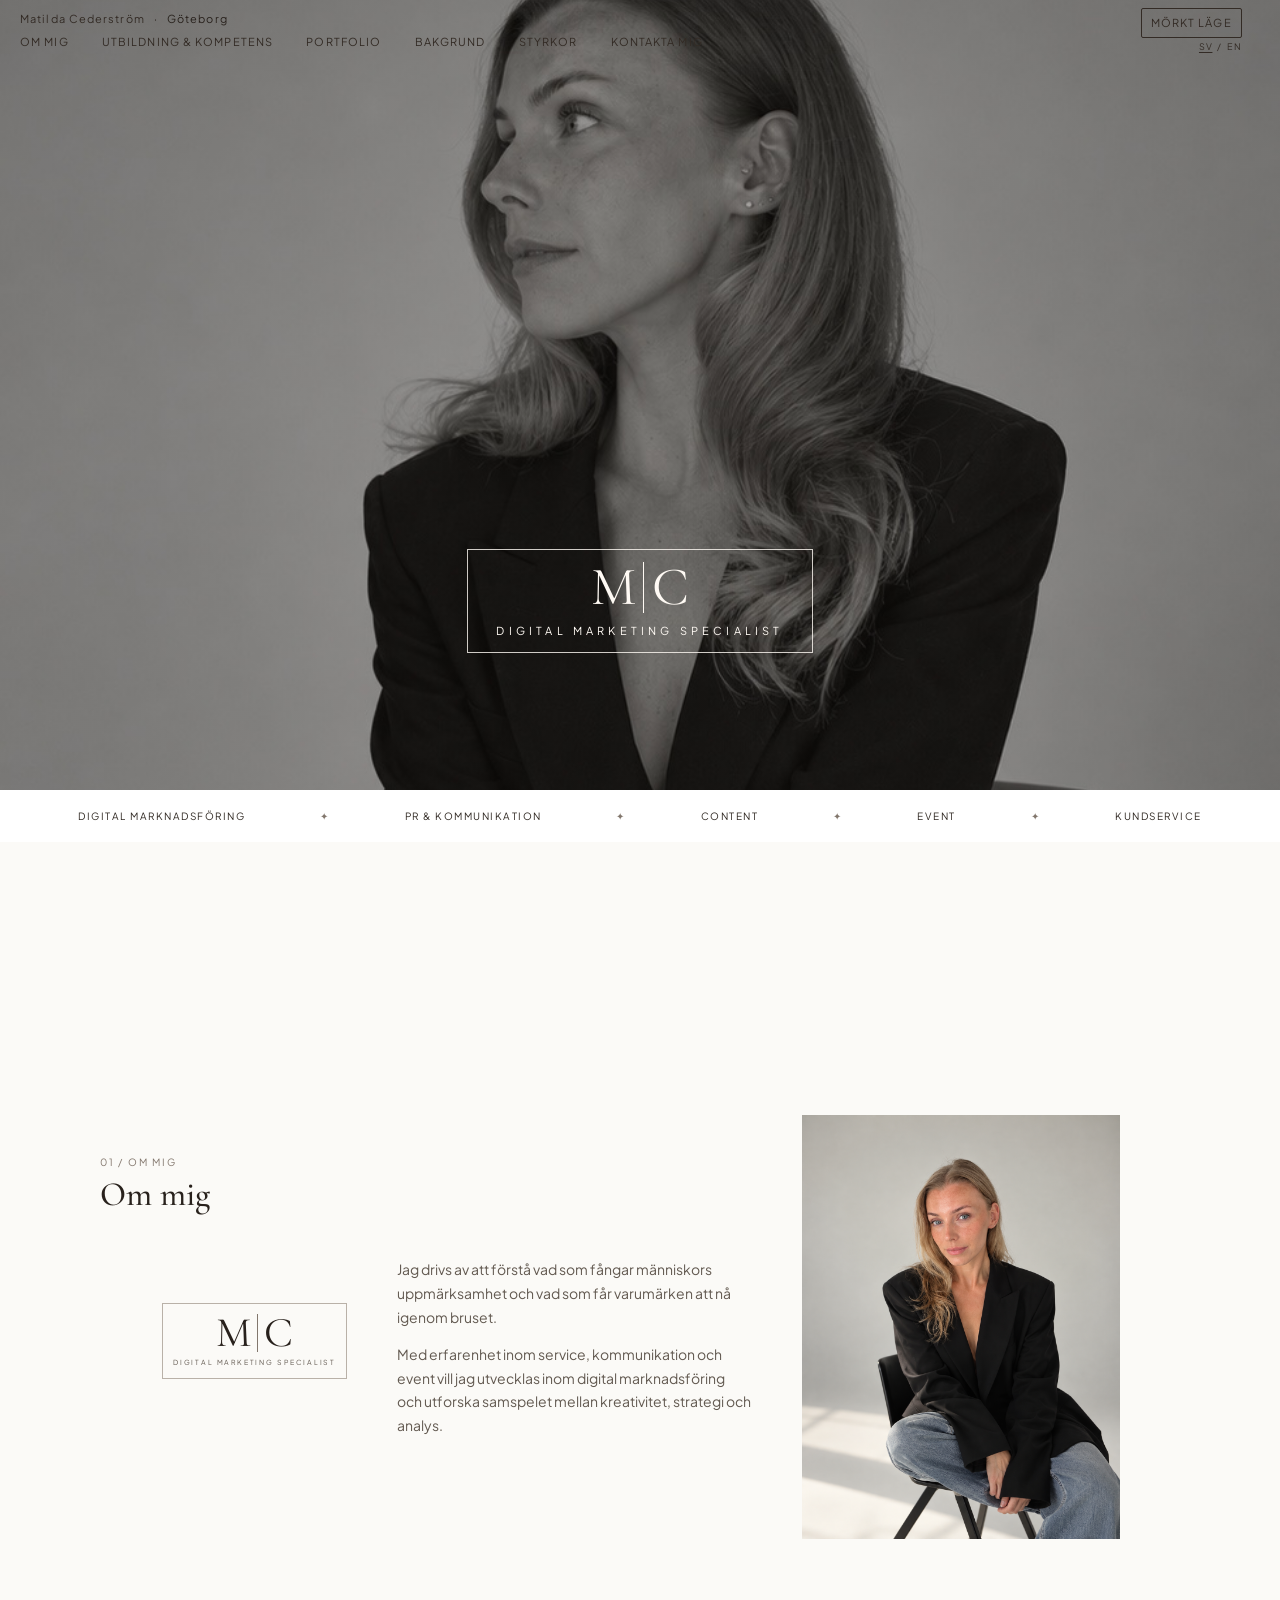
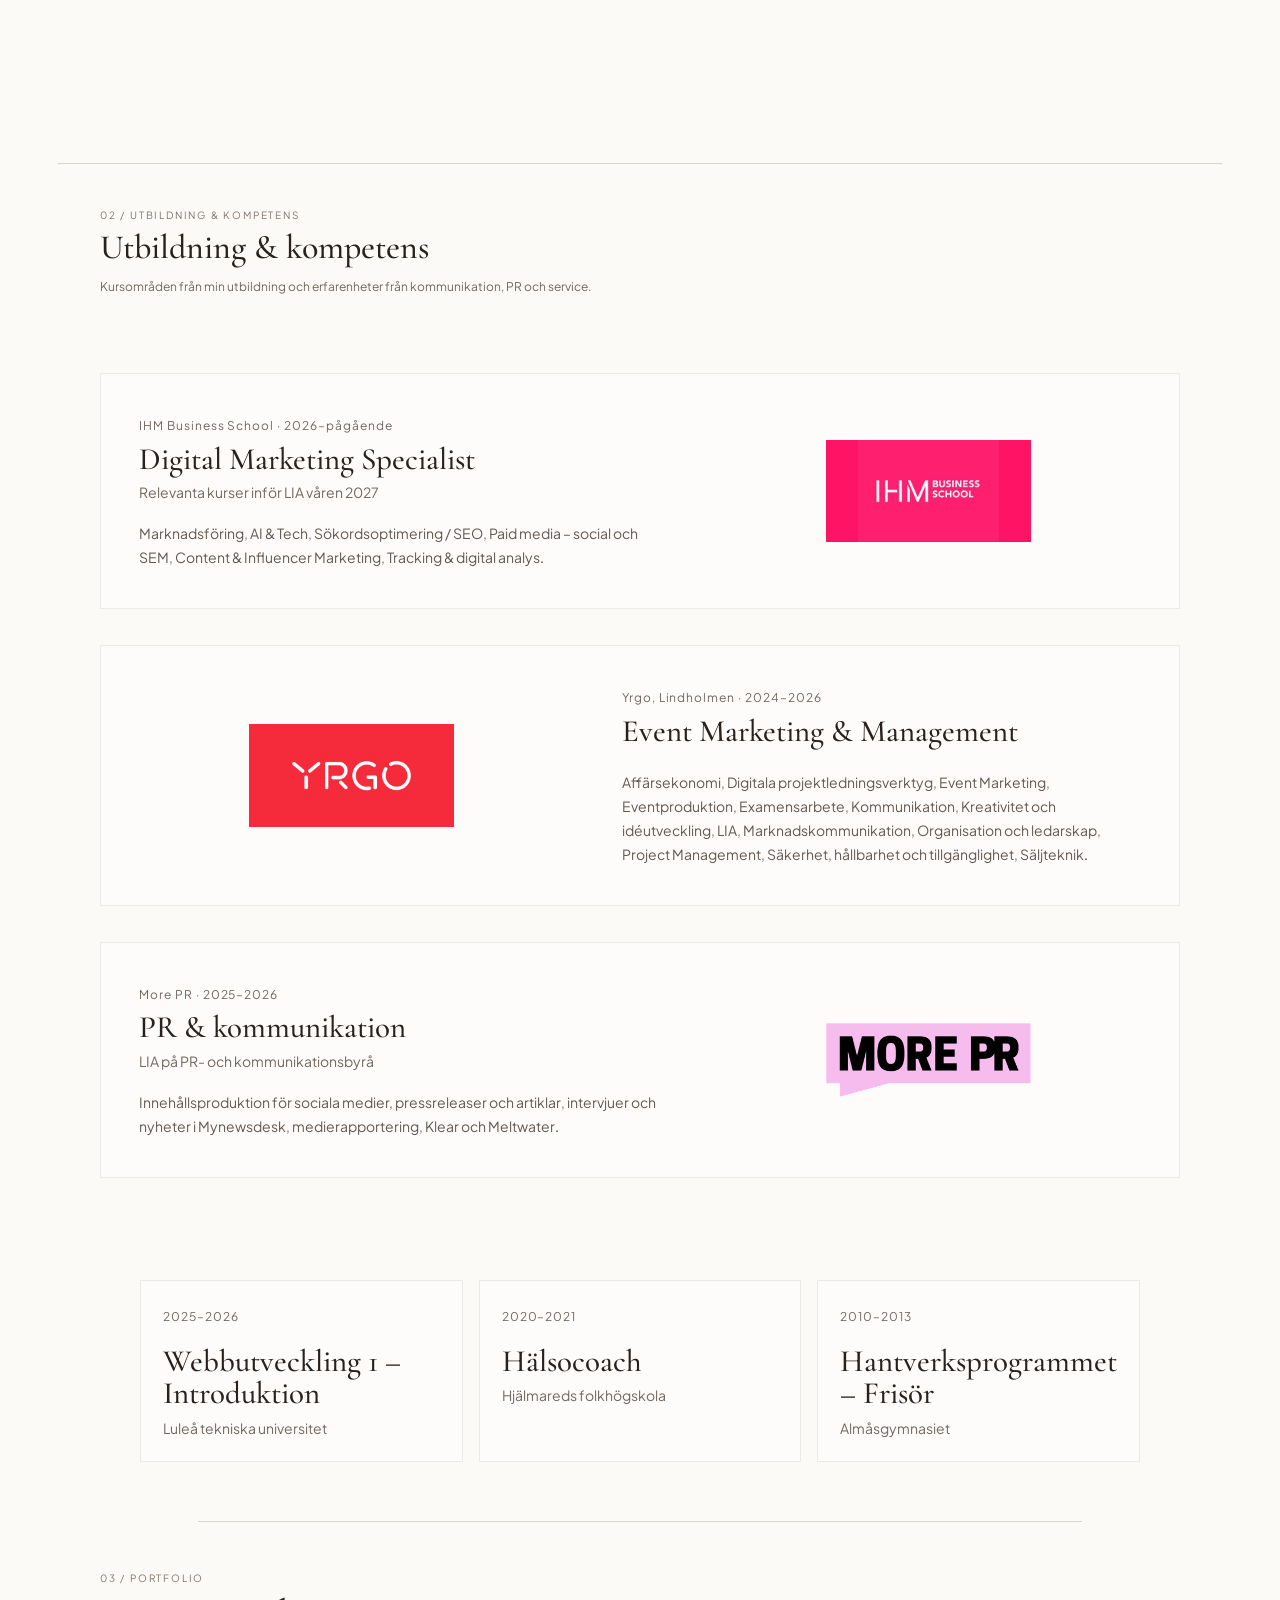
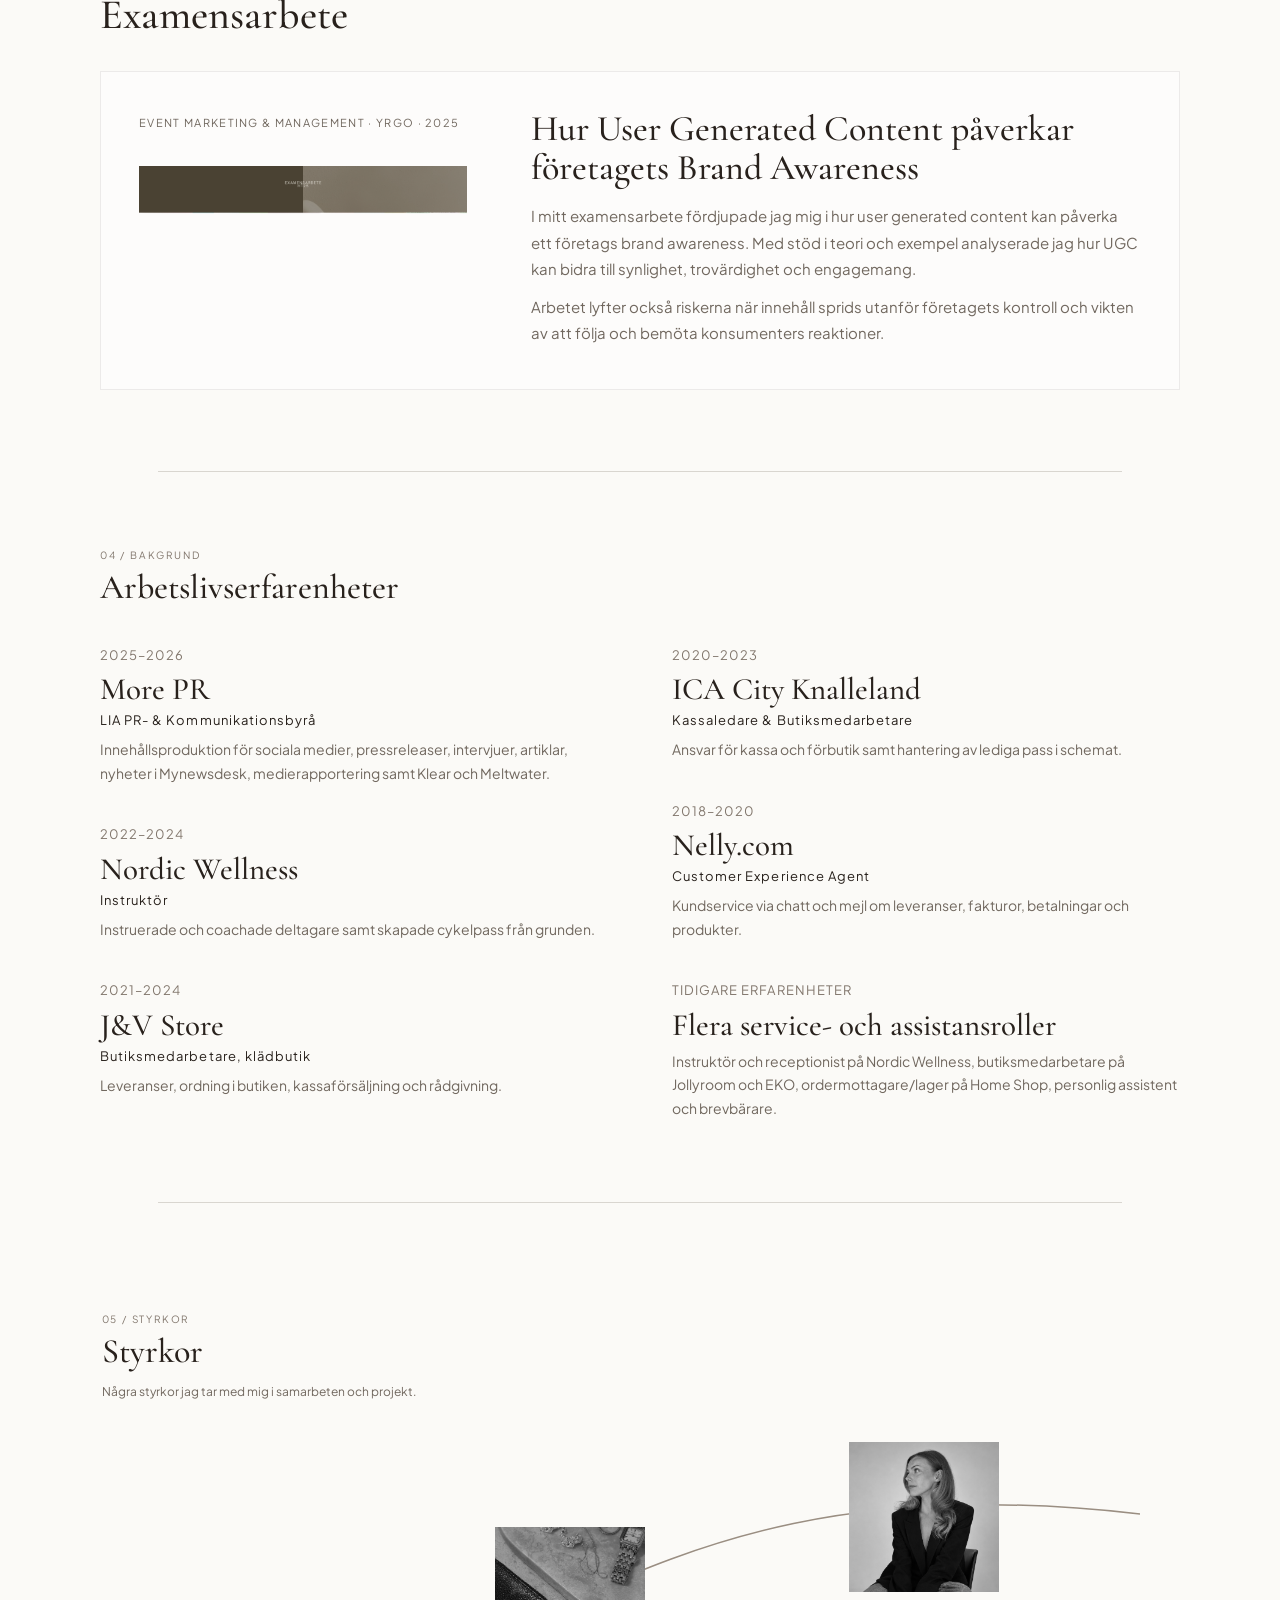
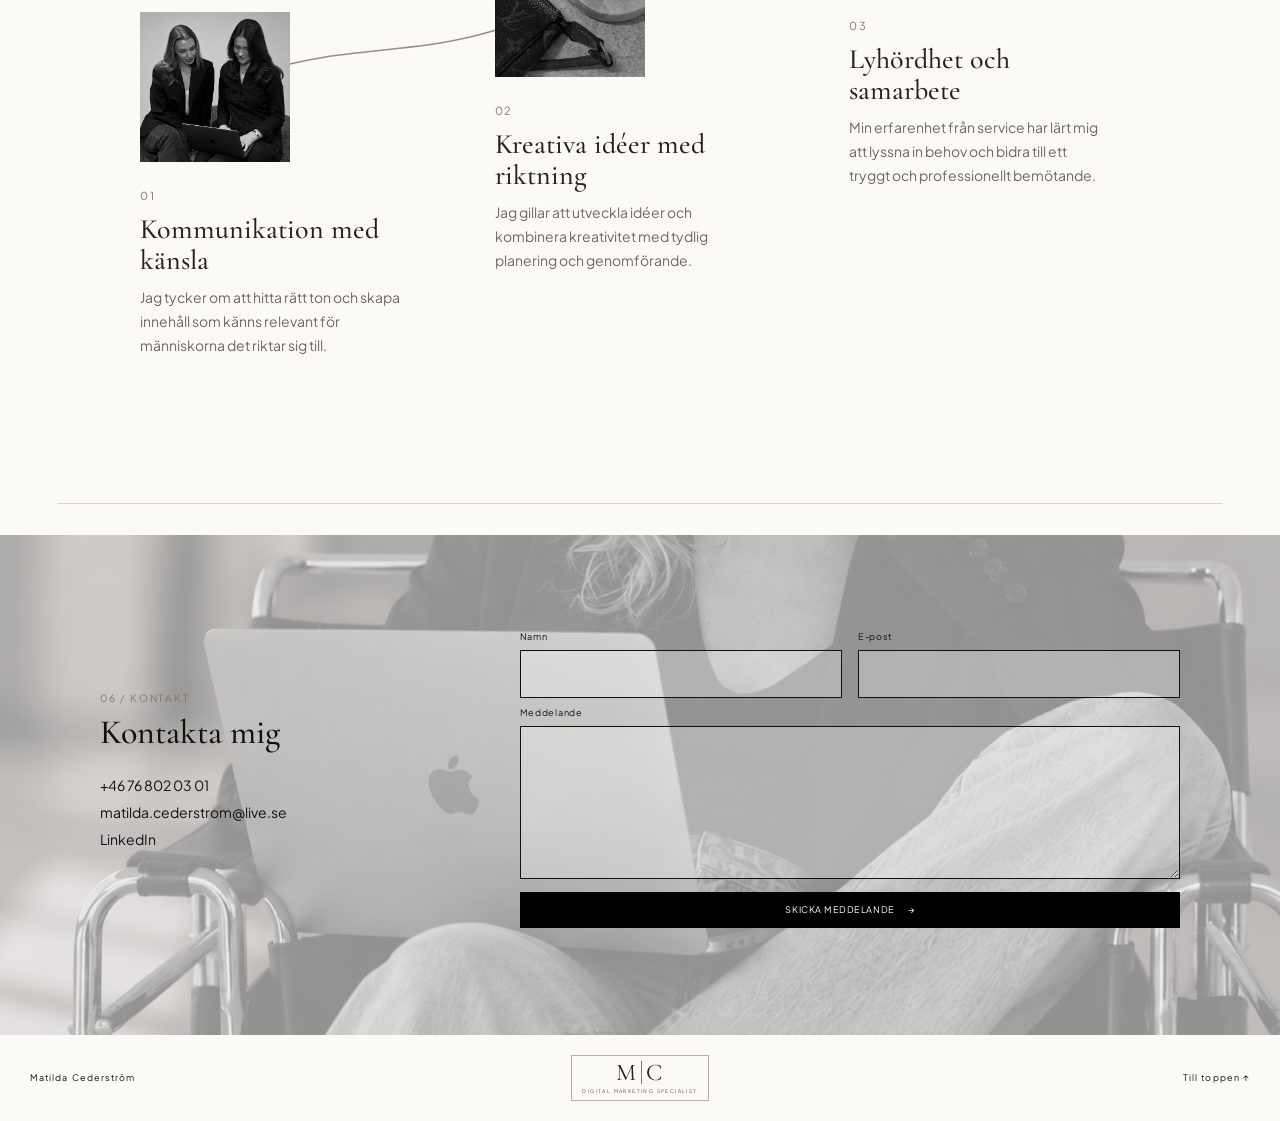
==== commit 80b1369a: "Publish latest portfolio updates" ====
--- a/index.html
+++ b/index.html
@@ -471,17 +471,6 @@
             </div>
         </section>
 
-        <div class="category-ribbon experience-ribbon" aria-label="Utbildning och erfarenhetsområden">
-            <div class="category-ribbon-track">
-                <div class="category-ribbon-inner">
-                    <span>DIGITAL MARKNADSFÖRING</span><span class="bullet">✦</span><span>PR &amp; KOMMUNIKATION</span><span class="bullet">✦</span><span>CONTENT</span><span class="bullet">✦</span><span>EVENT</span><span class="bullet">✦</span><span>KUNDSERVICE</span>
-                </div>
-                <div class="category-ribbon-inner" aria-hidden="true">
-                    <span>DIGITAL MARKNADSFÖRING</span><span class="bullet">✦</span><span>PR &amp; KOMMUNIKATION</span><span class="bullet">✦</span><span>CONTENT</span><span class="bullet">✦</span><span>EVENT</span><span class="bullet">✦</span><span>KUNDSERVICE</span>
-                </div>
-            </div>
-        </div>
-
     </main>
     <footer class="site-footer">
         <span class="footer-brand">Matilda Cederström</span>
--- a/style.css
+++ b/style.css
@@ -1,6 +1,3 @@
-Warning: truncated output (original token count: 28003)
-Total output lines: 2140
-
 :root {
   --paper: #f8f6f2;
   --paper-warm: #eee9e1;
@@ -373,7 +370,1151 @@
 .skills-section .timeline-description, .skills-section .timeline-bullets { font-size: 15px; line-height: 1.55; }
 @media (max-width: 760px) {
   .skills-section .history-grid { grid-template-columns: 1fr; }
-  .skills-section .timeline-item { grid-template-columns: 84px minmax(0, 1fr)…16003 tokens truncated…ng,
+  .skills-section .timeline-item { grid-template-columns: 84px minmax(0, 1fr); }
+}
+
+/* Restore the plain hero and the previous contact photo; use the new logo in the header */
+.hero-section { background: #b7ada3; }
+.contact-section { background: #44372e url("img/moodboard-portrait.jpg") center 45% / cover no-repeat; }
+.contact-section::before { background: rgba(38, 27, 20, .68); }
+.brand-logo { display: block; width: 116px; height: 68px; overflow: hidden; position: relative; flex: 0 0 116px; }
+.brand-mark { display: block; width: 116px; height: 68px; position: relative; overflow: hidden; }
+.brand-mark img { position: absolute; max-width: none; width: 155px; height: auto; left: -39px; top: -31px; mix-blend-mode: screen; }
+
+/* Exact structural treatment of the supplied portfolio reference */
+.announcement-bar { display: none; }
+.site-header { position: absolute; top: 0; left: 50%; z-index: 20; width: min(920px, calc(100% - 56px)); transform: translateX(-50%); background: transparent; border: 0; }
+.nav-container { min-height: 68px; padding-inline: clamp(22px, 4vw, 46px); }
+.brand-logo, .nav-link { color: #fffaf4; }
+.brand-logo { font-size: 21px; }
+.nav-link { font-size: 10px; text-transform: uppercase; letter-spacing: .1em; }
+body { background: #49382d url("img/moodboard-portrait.jpg") center / cover fixed; }
+body::before { background: rgba(35,25,19,.43); }
+main { overflow: hidden; }
+.hero-section { order: 1; min-height: 510px; background: #b7ada3; color: #fffaf4; }
+.hero-grid { position: relative; display: flex; min-height: 510px; padding: 105px 35px 85px; flex-direction: column; justify-content: center; align-items: center; gap: 0; text-align: center; }
+.hero-content-col { width: min(670px, 100%); padding: 0; color: #fffaf4; text-align: center; }
+.hero-role-title { color: rgba(255,250,244,.9); font-size: 10px; letter-spacing: .18em; }
+.hero-title-container { margin: 24px 0 15px; }
+.hero-portfolio-title { color: #fffaf4; font: 400 clamp(38px, 5.5vw, 61px)/.96 var(--serif); letter-spacing: -.015em; }
+.hero-portfolio-title span { display: block; }
+.hero-portfolio-title span + span::before { content: none; }
+.hero-subheading { max-width: 470px; margin: 0 auto; color: rgba(255,250,244,.95); font: 400 16px/1.4 var(--serif); }
+.hero-actions { margin-top: 25px; display: flex; justify-content: center; align-items: center; gap: 12px; }
+.hero-actions .btn-view-work { min-width: 112px; min-height: 30px; padding: 6px 13px; color: #fffaf4; background: transparent; border-color: rgba(255,250,244,.78); font-size: 8px; }
+.hero-text-link { min-width: 112px; padding: 6px 13px; border: 1px solid rgba(255,250,244,.78); color: #fffaf4; font-size: 8px; letter-spacing: .06em; }
+.hero-bottom-left, .hero-bottom-right { position: absolute; bottom: 20px; color: rgba(255,250,244,.9); font-size: 8px; line-height: 1.5; letter-spacing: .08em; }
+.hero-bottom-left { left: 30px; text-align: left; }
+.hero-bottom-right { right: 30px; text-align: right; }
+.hero-portrait-col { display: none; }
+.category-ribbon { display: none; }
+.about-section { order: 2; padding: 0; background: #fbfaf7; }
+.about-grid { grid-template-columns: .7fr 1.3fr; min-height: 390px; gap: 0; }
+.about-visual-col { grid-column: 1; grid-row: 1; align-self: center; width: 100%; }
+.about-visual-col .editorial-image-frame img { width: 100%; height: 300px; min-height: 0; object-fit: cover; object-position: center 28%; }
+.about-content-col { grid-column: 2; grid-row: 1; max-width: 590px; padding: 55px clamp(28px, 6vw, 72px); text-align: center; }
+.about-content-col .section-tag { color: #827468; }
+.about-content-col .section-main-heading { font-size: clamp(30px, 4vw, 42px); }
+.about-content-col .section-intro-text { max-width: 500px; margin: 0 auto; color: #625950; font-size: 11px; line-height: 1.75; }
+.editorial-feature { order: 3; display: grid; grid-template-columns: .9fr 1.1fr; align-items: center; gap: clamp(28px, 6vw, 68px); padding: 62px clamp(30px, 5vw, 58px); background: #fbfaf7; }
+.editorial-feature-image img { width: 100%; aspect-ratio: 1 / .9; object-fit: cover; }
+.editorial-feature-copy { max-width: 470px; justify-self: center; text-align: left; }
+.editorial-feature-copy .section-tag { color: #827468; }
+.editorial-feature-copy h2 { margin: 12px 0; color: #40372f; font: 400 clamp(29px, 3.4vw, 39px)/1.05 var(--serif); }
+.editorial-feature-copy p { margin: 0; color: #625950; font-size: 11px; line-height: 1.75; }
+.skills-section { order: 4; padding-top: 56px; background: #f2efe9; }
+.skills-section .section-heading-block { text-align: center; }
+.skills-duo-grid { grid-template-columns: repeat(3, minmax(0,1fr)); }
+.skills-category-card { background: #fbfaf7; }
+.complementary-card { background: #fbfaf7; }
+.experience-block { margin-top: 64px; }
+.credentials-band { order: 5; }
+.contact-section { order: 6; }
+.language-strip { order: 7; }
+@media (max-width: 760px) {
+  .site-header { width: 100%; }
+  .nav-container { min-height: 60px; padding: 8px 18px; }
+  .brand-logo { font-size: 18px; }
+  .nav-menu { gap: 13px; }
+  .nav-link { font-size: 8px; letter-spacing: .06em; }
+  .hero-section, .hero-grid { min-height: 480px; }
+  .hero-grid { padding: 88px 22px 68px; }
+  .hero-bottom-left { left: 17px; }
+  .hero-bottom-right { right: 17px; }
+  .about-grid { grid-template-columns: 1fr 1fr; }
+  .about-content-col { padding: 32px 22px; }
+  .about-visual-col .editorial-image-frame img { height: 270px; }
+  .editorial-feature { gap: 22px; padding: 42px 24px; }
+  .skills-duo-grid { grid-template-columns: 1fr 1fr; }
+  .pr-card { grid-column: 1 / -1; }
+}
+@media (max-width: 560px) {
+  .site-header { position: absolute; }
+  .nav-container { flex-wrap: wrap; justify-content: center; gap: 8px; padding: 9px 10px; }
+  .brand-logo { width: 100%; text-align: center; }
+  .nav-menu { gap: 17px; }
+  .nav-link { font-size: 8px; }
+  .hero-section, .hero-grid { min-height: 520px; }
+  .hero-grid { padding: 112px 20px 77px; }
+  .hero-title-container { margin: 21px 0 14px; }
+  .hero-portfolio-title { font-size: clamp(34px, 9vw, 48px); }
+  .hero-subheading { font-size: 15px; }
+  .hero-bottom-left, .hero-bottom-right { bottom: 15px; font-size: 7px; }
+  .about-grid, .editorial-feature { grid-template-columns: 1fr; }
+  .about-visual-col { grid-column: 1; grid-row: 1; }
+  .about-content-col { grid-column: 1; grid-row: 2; padding: 34px 23px 42px; }
+  .about-visual-col .editorial-image-frame img { height: 300px; }
+  .editorial-feature-image img { aspect-ratio: 4 / 3; }
+  .editorial-feature-copy { padding: 4px 3px; }
+  .skills-duo-grid, .history-grid { grid-template-columns: 1fr; }
+  .pr-card { grid-column: auto; }
+}
+
+/* Competence section follows the reference image-and-copy rhythm */
+em { font-style: normal; }
+.hero-portfolio-title { font-size: clamp(38px, 5.5vw, 61px); }
+.skills-section { background: #fbfaf7; }
+.skills-section .section-heading-block { margin-bottom: 52px; }
+.skills-duo-grid { display: flex; flex-direction: column; gap: 62px; }
+.skills-duo-grid > .skills-category-card { display: grid; grid-template-columns: minmax(220px, .85fr) minmax(0,1.15fr); align-items: center; gap: clamp(25px, 6vw, 64px); padding: 0; background: transparent; border: 0; }
+.skills-duo-grid .study-image { grid-column: 1; grid-row: 1 / span 2; min-height: 330px; overflow: hidden; }
+.skills-duo-grid .study-image img { width: 100%; height: 100%; min-height: 330px; object-fit: cover; }
+.skills-duo-grid .category-card-header { grid-column: 2; grid-row: 1; min-height: 0; padding: 0 0 15px; border: 0; }
+.skills-duo-grid .skills-refined-list { grid-column: 2; grid-row: 2; margin: -5px 0 0; }
+.skills-duo-grid .skill-row { padding: 8px 0; }
+.skills-duo-grid .skill-name { font: 400 11px/1.5 var(--sans); }
+.skills-duo-grid .category-title { font-size: 31px; }
+.skills-duo-grid .category-desc { font-size: 11px; }
+.skills-duo-grid .complementary-card { grid-template-columns: minmax(0,1.15fr) minmax(220px,.85fr); }
+.skills-duo-grid .complementary-card .study-image { grid-column: 2; }
+.skills-duo-grid .complementary-card .category-card-header,
+.skills-duo-grid .complementary-card .skills-refined-list { grid-column: 1; }
+.skills-duo-grid .pr-card { grid-template-columns: minmax(220px,.85fr) minmax(0,1.15fr); }
+@media (max-width: 620px) {
+  .skills-duo-grid { gap: 42px; }
+  .skills-duo-grid > .skills-category-card,
+  .skills-duo-grid .complementary-card,
+  .skills-duo-grid .pr-card { display: grid; grid-template-columns: 1fr; gap: 16px; }
+  .skills-duo-grid .study-image,
+  .skills-duo-grid .complementary-card .study-image { grid-column: 1; grid-row: 1; min-height: 240px; }
+  .skills-duo-grid .study-image img { min-height: 240px; max-height: 300px; }
+  .skills-duo-grid .category-card-header,
+  .skills-duo-grid .complementary-card .category-card-header { grid-column: 1; grid-row: 2; }
+  .skills-duo-grid .skills-refined-list,
+  .skills-duo-grid .complementary-card .skills-refined-list { grid-column: 1; grid-row: 3; }
+}
+
+.hero-section { background: #b7ada3; }
+.contact-section { background: #b7ada3; color: #fffaf4; }
+.contact-section::before { background: transparent; }
+.brand-logo { display: block; width: auto; height: auto; overflow: visible; position: static; flex: 0 0 auto; font: 500 22px/1 var(--serif); letter-spacing: .04em; white-space: nowrap; }
+.brand-mark { display: none; }
+
+/* Alternate portfolio layout based on the latest reference */
+.site-header { width: min(100%, 1220px); background: #fbfaf7; color: #332b25; }
+.nav-container { min-height: 54px; padding: 0 28px; }
+.brand-logo, .nav-link { color: #332b25; }
+.brand-logo { font-size: 19px; }
+.nav-link { font-size: 9px; }
+main { width: min(100%, 1220px); overflow: visible; }
+.hero-section { position: relative; min-height: 360px; margin-top: 54px; background: linear-gradient(rgba(33,29,26,.56), rgba(33,29,26,.56)), url("img/moodboard-portrait.jpg") center 48% / cover no-repeat; color: #fffaf4; }
+.hero-grid { min-height: 360px; padding: 50px 30px 80px; }
+.hero-profile { position: absolute; z-index: 2; bottom: -55px; left: 50%; width: 112px; height: 138px; padding: 3px; transform: translateX(-50%); background: #fbfaf7; }
+.hero-profile img { width: 100%; height: 100%; object-fit: cover; object-position: center 27%; }
+.hero-actions, .category-ribbon, .about-visual-col, .credentials-band { display: none; }
+.about-section { padding: 95px 34px 54px; background: #fbfaf7; }
+.about-grid { display: block; }
+.about-content-col { max-width: 820px; margin: 0 auto; padding: 0; text-align: center; }
+.about-content-col .section-tag { display: none; }
+.about-copy-columns { display: grid; grid-template-columns: 1fr 1fr; gap: 38px; text-align: left; }
+.about-copy-columns p { margin: 0; color: #625950; font-size: 11px; line-height: 1.7; }
+.editorial-feature { grid-template-columns: 1fr 1fr; padding: 0; gap: 0; background: #e9e4da; }
+.editorial-feature-image img { height: 290px; aspect-ratio: auto; object-fit: cover; }
+.editorial-feature-copy { padding: 36px clamp(25px, 5vw, 58px); }
+.skills-section { position: static; width: 100%; transform: none; padding: 48px 34px 58px; background: #fbfaf7; }
+.skills-section > .site-container { max-width: 1050px; }
+.skills-duo-grid { display: grid; grid-template-columns: repeat(3, minmax(0, 1fr)); gap: 14px; }
+.skills-duo-grid > .skills-category-card, .skills-duo-grid .complementary-card, .skills-duo-grid .pr-card { display: block; min-width: 0; padding: 20px 17px; border: 1px solid #d8d0c7; background: #b5a79b; color: #fffaf4; }
+.skills-duo-grid .study-image { display: none; }
+.skills-duo-grid .category-card-header { min-height: 0; padding: 0 0 12px; border: 0; }
+.skills-duo-grid .category-title { font-size: 23px; }
+.skills-duo-grid .category-desc, .skills-duo-grid .skill-name, .skills-duo-grid .card-eyebrow { color: #fffaf4; font-size: 10px; }
+.skills-duo-grid .skill-bullet { display: none; }
+.skills-duo-grid .skills-refined-list { margin-top: 5px; }
+.skills-duo-grid .skill-row { padding: 6px 0; border-bottom-color: rgba(255,250,244,.3); }
+.timeline-bullets { display: none; }
+@media (max-width: 720px) {
+  .site-header { width: 100%; }
+  .nav-container { flex-wrap: wrap; justify-content: space-between; padding: 8px 18px; }
+  .hero-grid, .hero-section { min-height: 350px; }
+  .about-copy-columns, .editorial-feature, .history-grid { grid-template-columns: 1fr; }
+  .about-copy-columns { gap: 14px; }
+  .editorial-feature-image img { height: 240px; }
+  .skills-duo-grid { grid-template-columns: 1fr; gap: 12px; }
+}
+
+/* Layout inspired by the latest portfolio reference */
+body { padding: 28px 0; background: #e7e6e1 url("img/moodboard-portrait.jpg") center / cover fixed; }
+body::before { background: rgba(243,242,237,.6); }
+.site-header, main, .site-footer { width: min(850px, calc(100% - 36px)); max-width: 850px; background: #fbfaf7; }
+.site-header { position: relative; top: auto; left: auto; transform: none; margin: 0 auto; }
+.nav-container { min-height: 42px; padding: 0 20px; }
+.brand-logo { font-size: 16px; }
+.nav-link { font-size: 8px; }
+main { overflow: hidden; }
+.hero-section { margin-top: 0; min-height: 320px; background: linear-gradient(rgba(30,28,27,.25),rgba(30,28,27,.4)), url("img/IMG_8986.jpeg") center 34% / cover no-repeat; }
+.hero-grid { min-height: 320px; padding: 60px 25px 45px; }
+.hero-content-col { width: min(620px, 100%); }
+.hero-role-title { color: rgba(255,250,244,.85); font-size: 8px; }
+.hero-portfolio-title { color: #fffaf4; font-size: clamp(37px, 5vw, 56px); }
+.hero-subheading { max-width: 470px; color: #fffaf4; font-size: 13px; }
+.hero-actions, .hero-bottom-left, .hero-bottom-right, .hero-profile, .category-ribbon { display: none; }
+.about-section { padding: 42px 44px 48px; background: #fbfaf7; }
+.about-grid { display: block; }
+.about-visual-col { display: none; }
+.about-content-col { max-width: 650px; margin: auto; text-align: center; padding: 0; }
+.about-content-col .section-tag { display: none; }
+.about-content-col .section-main-heading { font-size: clamp(25px, 3vw, 34px); margin: 0 auto 20px; }
+.about-copy-columns { display: grid; grid-template-columns: 1fr 1fr; gap: 32px; text-align: left; }
+.about-copy-columns p { margin: 0; font-size: 10px; line-height: 1.7; }
+.editorial-feature { position: relative; display: grid; min-height: 290px; grid-template-columns: 1fr; padding: 0; background: #33312e; color: #fffaf4; }
+.editorial-feature-image { position: absolute; inset: 0; }
+.editorial-feature-image img { width: 100%; height: 100%; aspect-ratio: auto; object-fit: cover; filter: brightness(.46); }
+.editorial-feature-copy { position: relative; z-index: 1; align-self: center; justify-self: center; max-width: 540px; padding: 35px 30px; text-align: center; }
+.editorial-feature-copy .section-tag { color: #f0e8df; }
+.editorial-feature-copy h2 { color: #fffaf4; font-size: clamp(30px, 4vw, 42px); }
+.editorial-feature-copy p { color: rgba(255,250,244,.9); font-size: 10px; }
+.feature-contact-link { display: inline-flex; margin-top: 18px; padding: 8px 26px; border: 1px solid rgba(255,250,244,.8); color: #fffaf4; font-size: 8px; letter-spacing: .08em; }
+.skills-section { display: flex; flex-direction: column; position: static; width: 100%; transform: none; padding: 0; background: #171615; color: #fffaf4; }
+.skills-section > .site-container { display: contents; }
+.skills-section .section-heading-block { order: 2; width: 100%; margin: 0 auto; padding: 42px 28px 20px; }
+.skills-section .section-heading-block .section-tag { color: #cfc4b9; }
+.skills-section .section-heading-block .section-main-heading { color: #fffaf4; font-size: 30px; }
+.skills-section .section-heading-block .section-intro-text { color: #d3cbc3; font-size: 10px; }
+.experience-block { order: 1; width: 100%; margin: 0; padding: 38px 28px 48px; background: #f1efe9; color: #28211c; }
+.experience-block > .section-heading-block { display: block; margin-bottom: 26px; }
+.experience-block .section-tag { display: none; }
+.experience-block .section-main-heading { color: #28211c; font-size: 34px; }
+.history-grid { grid-template-columns: 1fr 1fr; gap: 34px; }
+.history-col-title { font-size: 28px; }
+.timeline-item { grid-template-columns: 76px minmax(0,1fr); gap: 10px; padding: 12px 0; }
+.timeline-period { font-size: 9px; }
+.timeline-role { font-size: 20px; }
+.timeline-company { font-size: 10px; }
+.timeline-description { font-size: 9px; }
+.timeline-bullets { display: none; }
+.skills-duo-grid { order: 3; display: grid; grid-template-columns: repeat(3,minmax(0,1fr)); gap: 12px; width: 100%; padding: 0 28px 44px; }
+.skills-duo-grid > .skills-category-card, .skills-duo-grid .complementary-card, .skills-duo-grid .pr-card { display: block; min-width: 0; padding: 16px 14px; border: 1px solid rgba(255,250,244,.42); background: transparent; color: #fffaf4; }
+.skills-duo-grid .study-image { display: none; }
+.skills-duo-grid .category-card-header { min-height: 0; padding: 0 0 9px; border: 0; }
+.skills-duo-grid .card-eyebrow, .skills-duo-grid .category-desc, .skills-duo-grid .skill-name { color: #e5dcd3; font-size: 9px; }
+.skills-duo-grid .category-title { color: #fffaf4; font-size: 21px; }
+.skills-duo-grid .skill-bullet { display: none; }
+.skills-duo-grid .skill-row { padding: 5px 0; border-color: rgba(255,250,244,.2); }
+.credentials-band { display: none; }
+.contact-section { width: 100%; padding: 38px 28px; background: #b7ada3; color: #fffaf4; }
+.contact-section::before { background: transparent; }
+.site-footer { padding: 15px 20px; }
+@media (max-width: 640px) {
+  body { padding: 0; }
+  .site-header, main, .site-footer { width: 100%; }
+  .nav-container { flex-wrap: wrap; justify-content: center; gap: 8px; padding: 10px 12px; }
+  .nav-menu { gap: 13px; }
+  .hero-section, .hero-grid { min-height: 280px; }
+  .hero-grid { padding: 48px 18px 32px; }
+  .about-section { padding: 32px 23px; }
+  .about-copy-columns { grid-template-columns: 1fr; gap: 12px; }
+  .history-grid { grid-template-columns: 1fr; gap: 28px; }
+  .skills-duo-grid { grid-template-columns: 1fr; padding: 0 20px 30px; }
+  .editorial-feature { min-height: 280px; }
+}
+.hero-grid { justify-content: flex-end; padding-bottom: 32px; }
+.hero-role-title, .hero-subheading { display: none; }
+.hero-title-container { margin: 0; }
+.hero-portfolio-title { font-size: clamp(35px, 4vw, 50px); }
+.skills-section { position: relative; isolation: isolate; background: #171615 url("img/moodboard-coffee.jpg") center / cover no-repeat; }
+.skills-section::before { content: ""; position: absolute; inset: 0; z-index: -1; background: rgba(20,18,17,.83); }
+
+/* Competencies arranged as an alternating journey timeline */
+.skills-section { position: relative; isolation: isolate; background: #efeee9; color: #28211c; }
+.skills-section::before { display: none; }
+.skills-section .section-heading-block { order: 1; color: #28211c; }
+.skills-section .section-heading-block .section-tag { color: #82776d; }
+.skills-section .section-heading-block .section-main-heading { color: #28211c; }
+.skills-section .section-heading-block .section-intro-text { color: #71685f; }
+.skills-duo-grid { order: 2; position: relative; display: grid; grid-template-columns: minmax(0,1fr) minmax(0,1fr); gap: 20px 42px; max-width: 670px; margin: 0 auto; padding: 12px 26px 42px; }
+.skills-duo-grid::before { content: ""; position: absolute; top: 10px; bottom: 40px; left: 50%; width: 1px; background: #c9c5bd; }
+.skills-duo-grid > .skills-category-card,
+.skills-duo-grid .complementary-card,
+.skills-duo-grid .pr-card { display: grid; grid-template-columns: 78px minmax(0,1fr); align-content: start; align-items: start; gap: 7px 12px; padding: 8px 0 22px; border: 0; background: transparent; color: #28211c; position: relative; }
+.skills-duo-grid > .skills-category-card:nth-child(odd) { grid-column: 1; text-align: right; }
+.skills-duo-grid > .skills-category-card:nth-child(even) { grid-column: 2; text-align: left; }
+.skills-duo-grid .study-image { display: block; grid-column: 1; grid-row: 1 / span 2; width: 78px; height: 90px; min-height: 0; border: 1px solid #82776d; padding: 2px; }
+.skills-duo-grid .study-image img { width: 100%; height: 100%; min-height: 0; object-fit: cover; }
+.skills-duo-grid .category-card-header { grid-column: 2; grid-row: 1; min-height: 0; padding: 0; border: 0; }
+.skills-duo-grid .skills-refined-list { grid-column: 2; grid-row: 2; margin: 0; }
+.skills-duo-grid .complementary-card { grid-template-columns: minmax(0,1fr) 78px; }
+.skills-duo-grid .complementary-card .study-image { grid-column: 2; grid-row: 1 / span 2; }
+.skills-duo-grid .complementary-card .category-card-header,
+.skills-duo-grid .complementary-card .skills-refined-list { grid-column: 1; }
+.skills-duo-grid .category-title { margin: 4px 0; color: #28211c; font-size: 19px; line-height: 1.05; }
+.skills-duo-grid .card-eyebrow { color: #71685f; font-size: 7px; letter-spacing: .08em; }
+.skills-duo-grid .category-desc { color: #71685f; font-size: 8px; }
+.skills-duo-grid .skill-row { justify-content: flex-end; gap: 0; padding: 2px 0; border: 0; }
+.skills-duo-grid .complementary-card .skill-row,
+.skills-duo-grid .pr-card .skill-row { justify-content: flex-start; }
+.skills-duo-grid .skill-bullet { display: none; }
+.skills-duo-grid .skill-name { color: #71685f; font: 400 8px/1.45 var(--sans); }
+.skills-duo-grid > .skills-category-card:nth-child(odd)::after { content: ""; position: absolute; top: 51px; right: -22px; width: 21px; height: 1px; background: #c9c5bd; }
+.skills-duo-grid > .skills-category-card:nth-child(even)::after { content: ""; position: absolute; top: 51px; left: -22px; width: 21px; height: 1px; background: #c9c5bd; }
+.skills-duo-grid > .skills-category-card:nth-child(2) { grid-row: 2; }
+.skills-duo-grid > .skills-category-card:nth-child(3) { grid-row: 3; }
+.experience-block { order: 3; }
+@media (max-width: 640px) {
+  .skills-duo-grid { display: flex; flex-direction: column; gap: 8px; padding: 8px 16px 28px; }
+  .skills-duo-grid::before { left: 13px; }
+  .skills-duo-grid > .skills-category-card,
+  .skills-duo-grid .complementary-card,
+  .skills-duo-grid .pr-card { grid-template-columns: 68px minmax(0,1fr); text-align: left; padding: 8px 0 20px 28px; }
+  .skills-duo-grid .study-image,
+  .skills-duo-grid .complementary-card .study-image { grid-column: 1; grid-row: 1 / span 2; width: 68px; height: 78px; }
+  .skills-duo-grid .category-card-header,
+  .skills-duo-grid .complementary-card .category-card-header { grid-column: 2; grid-row: 1; }
+  .skills-duo-grid .skills-refined-list,
+  .skills-duo-grid .complementary-card .skills-refined-list { grid-column: 2; grid-row: 2; }
+  .skills-duo-grid .skill-row,
+  .skills-duo-grid .complementary-card .skill-row { justify-content: flex-start; }
+  .skills-duo-grid > .skills-category-card::after { display: none; }
+}
+
+/* First page combines the taupe name hero with the founder image and introduction */
+body { padding: 0; background: #b7ada3; }
+body::before { display: none; }
+.site-header, main, .site-footer { width: 100%; max-width: none; background: transparent; }
+.site-header { position: absolute; top: 0; left: 0; transform: none; z-index: 20; margin: 0; color: #fffaf4; }
+.nav-container { min-height: 72px; padding: 0 clamp(22px, 3vw, 40px); }
+.brand-logo, .nav-link { color: #fffaf4; }
+.brand-logo { font-size: clamp(21px, 2.5vw, 30px); }
+.nav-menu { gap: clamp(22px, 4vw, 54px); }
+.nav-link { font-size: 11px; letter-spacing: .1em; }
+main { overflow: hidden; }
+.hero-section { margin: 0; min-height: min(100vh, 790px); background: #b7ada3; color: #fffaf4; }
+.hero-grid { min-height: min(100vh, 790px); padding: 110px 25px 55px; justify-content: center; }
+.hero-content-col { width: min(850px, 100%); text-align: center; color: #fffaf4; }
+.hero-role-title { display: block; color: rgba(255,250,244,.92); font-size: 11px; letter-spacing: .17em; }
+.hero-title-container { margin: 30px 0 20px; }
+.hero-portfolio-title { color: #fffaf4; font-size: clamp(58px, 8vw, 104px); line-height: .9; }
+.hero-subheading { display: block; max-width: 780px; margin: 0 auto; color: #fffaf4; font-size: clamp(19px, 2.1vw, 27px); line-height: 1.4; }
+.hero-actions { display: flex; margin-top: 48px; gap: 24px; }
+.hero-actions .btn-view-work, .hero-text-link { min-width: 225px; min-height: 60px; justify-content: center; padding: 14px 22px; border: 2px solid rgba(255,250,244,.8); background: transparent; color: #fffaf4; font-size: 13px; letter-spacing: .05em; }
+.hero-actions .btn-view-work:hover { background: rgba(255,250,244,.15); }
+.hero-bottom-left, .hero-bottom-right, .hero-profile { display: none; }
+.category-ribbon { display: none; }
+.about-section { position: relative; padding: 0; background: #fbfaf7; }
+.about-grid { display: flex; flex-direction: column; gap: 0; }
+.about-visual-col { display: block; order: 0; width: 100%; }
+.about-visual-col .editorial-image-card { margin: 0; }
+.about-visual-col .editorial-image-frame { position: relative; height: clamp(300px, 43vw, 500px); overflow: hidden; }
+.about-visual-col .editorial-image-frame::after { content: "Om mig"; position: absolute; left: 50%; bottom: -14px; transform: translateX(-50%); color: #fffaf4; font: 400 clamp(38px, 6vw, 72px)/1 var(--serif); white-space: nowrap; text-shadow: 0 1px 10px rgba(0,0,0,.16); }
+.about-visual-col .editorial-image-frame img { width: 100%; height: 100%; object-fit: cover; object-position: center 28%; filter: grayscale(100%); }
+.about-visual-col .image-card-caption { display: none; }
+.about-content-col { width: min(680px, calc(100% - 44px)); max-width: none; margin: 0 auto; padding: 65px 0 72px; text-align: center; }
+.about-content-col .section-tag { display: none; }
+.about-content-col .section-main-heading { margin: 0 0 30px; font-size: clamp(28px, 3.5vw, 42px); }
+.about-copy-columns { display: grid; grid-template-columns: 1fr 1fr; gap: 46px; text-align: left; }
+.about-copy-columns p { margin: 0; color: #625950; font-size: 12px; line-height: 1.8; }
+.editorial-feature { display: none; }
+@media (max-width: 640px) {
+  .nav-container { min-height: 62px; flex-wrap: wrap; justify-content: center; gap: 8px; padding: 8px 14px; }
+  .brand-logo { width: 100%; text-align: center; }
+  .nav-menu { gap: 20px; }
+  .nav-link { font-size: 9px; }
+  .hero-section, .hero-grid { min-height: 640px; }
+  .hero-grid { padding: 115px 20px 55px; }
+  .hero-title-container { margin: 25px 0 18px; }
+  .hero-portfolio-title { font-size: clamp(56px, 15vw, 82px); }
+  .hero-subheading { font-size: 19px; }
+  .hero-actions { flex-direction: column; gap: 12px; margin-top: 32px; }
+  .hero-actions .btn-view-work, .hero-text-link { width: min(100%, 270px); min-width: 0; min-height: 50px; margin: 0 auto; }
+  .about-visual-col .editorial-image-frame { height: 320px; }
+  .about-content-col { padding: 42px 0 48px; }
+  .about-copy-columns { grid-template-columns: 1fr; gap: 14px; }
+}
+.about-content-col { display: grid; grid-template-columns: 1fr 1fr; align-items: start; column-gap: 46px; text-align: left; }
+.about-content-col .section-main-heading { grid-column: 2; grid-row: 1; text-align: left; margin: 0 0 12px; }
+.about-copy-columns { display: contents; }
+.about-copy-columns p:first-child { grid-column: 1; grid-row: 1 / span 2; padding-top: 31px; }
+.about-copy-columns p:nth-child(2) { grid-column: 2; grid-row: 2; }
+@media (max-width: 640px) {
+  .about-content-col { display: block; text-align: center; }
+  .about-content-col .section-main-heading { text-align: center; }
+  .about-copy-columns { display: grid; grid-template-columns: 1fr; gap: 14px; }
+  .about-copy-columns p:first-child, .about-copy-columns p:nth-child(2) { grid-column: 1; grid-row: auto; padding-top: 0; }
+}
+
+/* Restore the centered portfolio frame and match the two first-section references */
+body { padding: 42px 0; background-color: #e7e6e1; background-image: radial-gradient(ellipse at 18% 15%, rgba(255,255,255,.55), transparent 38%), radial-gradient(ellipse at 82% 72%, rgba(180,177,169,.16), transparent 42%); }
+body::before { display: none; }
+.site-header, main, .site-footer { width: min(850px, calc(100% - 40px)); max-width: 850px; margin-left: auto; margin-right: auto; background: #fbfaf7; }
+.site-header { position: relative; inset: auto; transform: none; color: #332b25; }
+.nav-container { min-height: 50px; padding: 0 22px; }
+.brand-logo, .nav-link { color: #332b25; }
+.brand-logo { width: auto; font-size: 19px; }
+.nav-menu { gap: clamp(16px, 3vw, 40px); }
+.nav-link { font-size: 9px; }
+main { overflow: hidden; }
+.hero-section { margin: 0; min-height: 590px; background: #b7ada3; color: #fffaf4; }
+.hero-grid { min-height: 590px; padding: 75px 28px 60px; justify-content: center; }
+.hero-content-col { width: min(720px, 100%); text-align: center; color: #fffaf4; }
+.hero-role-title { display: block; color: rgba(255,250,244,.92); font-size: 10px; letter-spacing: .16em; }
+.hero-title-container { margin: 25px 0 18px; }
+.hero-portfolio-title { color: #fffaf4; font-size: clamp(58px, 8vw, 94px); line-height: .9; }
+.hero-subheading { display: block; max-width: 670px; margin: 0 auto; color: #fffaf4; font-size: clamp(17px, 2vw, 24px); line-height: 1.4; }
+.hero-actions { display: flex; margin-top: 38px; gap: 16px; }
+.hero-actions .btn-view-work, .hero-text-link { display: inline-flex; min-width: 180px; min-height: 48px; align-items: center; justify-content: center; padding: 10px 20px; border: 1px solid rgba(255,250,244,.85); background: transparent; color: #fffaf4; font-size: 10px; letter-spacing: .05em; }
+.hero-actions .btn-view-work:hover { background: rgba(255,250,244,.12); }
+.hero-bottom-left, .hero-bottom-right, .hero-profile, .category-ribbon { display: none; }
+.about-section { position: relative; padding: 0; background: #fbfaf7; }
+.about-grid { display: flex; flex-direction: column; gap: 0; }
+.about-visual-col { display: block; order: 0; width: 100%; }
+.about-visual-col .editorial-image-card { margin: 0; }
+.about-visual-col .editorial-image-frame { position: relative; height: clamp(270px, 36vw, 390px); overflow: hidden; }
+.about-visual-col .editorial-image-frame::after { content: "Om mig"; position: absolute; left: 50%; bottom: -11px; transform: translateX(-50%); color: #fffaf4; font: 400 clamp(36px, 5vw, 62px)/1 var(--serif); white-space: nowrap; text-shadow: 0 1px 10px rgba(0,0,0,.18); }
+.about-visual-col .editorial-image-frame img { width: 100%; height: 100%; object-fit: cover; object-position: center 25%; filter: grayscale(100%); }
+.about-visual-col .image-card-caption { display: none; }
+.about-content-col { display: grid; grid-template-columns: 1fr 1fr; align-items: start; column-gap: 42px; width: min(620px, calc(100% - 50px)); max-width: none; margin: 0 auto; padding: 48px 0 56px; text-align: left; }
+.about-content-col .section-tag { display: none; }
+.about-content-col .section-main-heading { grid-column: 2; grid-row: 1; margin: 0 0 12px; text-align: left; font-size: 26px; }
+.about-copy-columns { display: contents; }
+.about-copy-columns p { margin: 0; color: #625950; font-size: 10px; line-height: 1.7; }
+.about-copy-columns p:first-child { grid-column: 1; grid-row: 1 / span 2; padding-top: 28px; }
+.about-copy-columns p:nth-child(2) { grid-column: 2; grid-row: 2; }
+.editorial-feature { display: none; }
+@media (max-width: 640px) {
+  body { padding: 0; }
+  .site-header, main, .site-footer { width: 100%; }
+  .nav-container { min-height: 58px; flex-wrap: wrap; justify-content: center; gap: 7px; padding: 8px 12px; }
+  .brand-logo { width: 100%; text-align: center; }
+  .nav-menu { gap: 18px; }
+  .nav-link { font-size: 8px; }
+  .hero-section, .hero-grid { min-height: 560px; }
+  .hero-grid { padding: 100px 20px 40px; }
+  .hero-title-container { margin: 22px 0 16px; }
+  .hero-portfolio-title { font-size: clamp(54px, 14vw, 78px); }
+  .hero-subheading { font-size: 18px; }
+  .hero-actions { flex-direction: column; gap: 11px; margin-top: 30px; }
+  .hero-actions .btn-view-work, .hero-text-link { width: min(100%, 250px); min-width: 0; min-height: 46px; margin: 0 auto; }
+  .about-visual-col .editorial-image-frame { height: 300px; }
+  .about-content-col { display: block; padding: 38px 25px 44px; text-align: center; }
+  .about-content-col .section-main-heading { text-align: center; margin-bottom: 18px; }
+  .about-copy-columns { display: grid; grid-template-columns: 1fr; gap: 12px; text-align: left; }
+  .about-copy-columns p:first-child, .about-copy-columns p:nth-child(2) { padding-top: 0; }
+}
+
+/* Restore the 09:54 version: taupe name hero and two-column competency background */
+body { padding: 0; background: #b7ada3; }
+body::before { display: none; }
+.site-header, main, .site-footer { width: 100%; max-width: none; margin: 0; background: transparent; }
+.site-header { position: absolute; top: 0; left: 0; transform: none; z-index: 20; color: #fffaf4; }
+.nav-container { min-height: 72px; padding: 0 clamp(22px, 3vw, 40px); }
+.brand-logo, .nav-link { color: #fffaf4; }
+.brand-logo { width: auto; font-size: clamp(21px, 2.5vw, 30px); }
+.nav-menu { gap: clamp(22px, 4vw, 54px); }
+.nav-link { font-size: 11px; letter-spacing: .1em; }
+main { overflow: hidden; }
+.hero-section { margin: 0; min-height: min(100vh, 790px); background: #b7ada3; color: #fffaf4; }
+.hero-grid { min-height: min(100vh, 790px); padding: 110px 25px 55px; justify-content: center; }
+.hero-content-col { width: min(850px, 100%); text-align: center; color: #fffaf4; }
+.hero-role-title { display: block; color: rgba(255,250,244,.92); font-size: 11px; letter-spacing: .17em; }
+.hero-title-container { margin: 30px 0 20px; }
+.hero-portfolio-title { color: #fffaf4; font-size: clamp(58px, 8vw, 104px); line-height: .9; }
+.hero-portfolio-title span { display: block; }
+.hero-subheading { display: block; max-width: 780px; margin: 0 auto; color: #fffaf4; font-size: clamp(19px, 2.1vw, 27px); line-height: 1.4; }
+.hero-actions { display: flex; margin-top: 48px; gap: 24px; }
+.hero-actions .btn-view-work, .hero-text-link { display: inline-flex; min-width: 225px; min-height: 60px; align-items: center; justify-content: center; padding: 14px 22px; border: 2px solid rgba(255,250,244,.8); background: transparent; color: #fffaf4; font-size: 13px; letter-spacing: .05em; }
+.hero-bottom-left, .hero-bottom-right, .hero-profile, .category-ribbon { display: none; }
+.about-section { padding: 0; background: #fbfaf7; }
+.about-grid { display: grid; grid-template-columns: minmax(220px,.85fr) minmax(0,1.15fr); align-items: center; gap: 0; }
+.about-visual-col { display: block; grid-column: 1; grid-row: 1; }
+.about-visual-col .editorial-image-frame img { width: 100%; height: clamp(300px, 42vw, 500px); object-fit: cover; object-position: center 25%; filter: grayscale(100%); }
+.about-visual-col .image-card-caption { display: none; }
+.about-content-col { display: block; grid-column: 2; grid-row: 1; width: auto; max-width: none; margin: 0; padding: clamp(25px, 5vw, 60px); text-align: left; }
+.about-content-col .section-tag { display: block; color: #82776d; }
+.about-content-col .section-main-heading { margin: 8px 0 16px; text-align: left; font-size: clamp(27px, 3.6vw, 42px); }
+.about-copy-columns { display: block; text-align: left; }
+.about-copy-columns p { margin: 0 0 14px; color: #625950; font-size: 12px; line-height: 1.7; }
+.editorial-feature { display: grid; }
+.skills-section { display: block; position: static; width: 100%; transform: none; padding: 60px clamp(24px, 5vw, 60px); background: #fbfaf7; color: #28211c; }
+.skills-section > .site-container { display: block; max-width: 1280px; }
+.skills-section .section-heading-block { display: block; order: initial; width: auto; margin: 0 auto 34px; padding: 0; text-align: center; }
+.skills-section .section-heading-block .section-tag { color: #82776d; }
+.skills-section .section-heading-block .section-main-heading { color: #28211c; font-size: clamp(34px, 4vw, 48px); }
+.skills-section .section-heading-block .section-intro-text { color: #71685f; font-size: 12px; }
+.skills-duo-grid { display: none; }
+.experience-block { display: block; order: initial; width: 100%; margin: 0; padding: 0; background: transparent; color: #28211c; }
+.experience-block > .section-heading-block { display: none; }
+.history-grid { display: grid; grid-template-columns: repeat(2,minmax(0,1fr)); gap: clamp(34px,5vw,76px); }
+.history-column-header { margin: 0 0 10px; padding: 0 0 14px; border-bottom: 1px solid #d2cec7; }
+.history-col-title { font-size: clamp(32px,3.4vw,48px); }
+.timeline-item { grid-template-columns: minmax(95px,15%) minmax(0,1fr); gap: clamp(14px,2vw,28px); padding: 18px 0; }
+.timeline-period { font-size: 14px; }
+.timeline-role { font-size: clamp(23px,2.2vw,34px); }
+.timeline-company { font-size: 16px; }
+.timeline-description, .timeline-bullets { display: block; margin: 7px 0 0; color: #71685f; font-size: 15px; line-height: 1.55; }
+.timeline-bullets { padding-left: 18px; }
+.credentials-band { display: none; }
+.contact-section { width: 100%; padding: 58px clamp(24px,5vw,60px); background: #b7ada3; color: #fffaf4; }
+.contact-section::before { background: transparent; }
+.site-footer { padding: 20px 30px; color: #fffaf4; }
+@media (max-width: 760px) {
+  .hero-section, .hero-grid { min-height: 620px; }
+  .hero-grid { padding: 105px 22px 50px; }
+  .hero-title-container { margin: 25px 0 18px; }
+  .hero-portfolio-title { font-size: clamp(58px,13vw,82px); }
+  .hero-subheading { font-size: 20px; }
+  .hero-actions { flex-direction: column; gap: 12px; margin-top: 30px; }
+  .hero-actions .btn-view-work, .hero-text-link { width: min(100%,280px); min-width: 0; min-height: 50px; margin: 0 auto; }
+  .about-grid { grid-template-columns: 1fr; }
+  .about-visual-col, .about-content-col { grid-column: 1; }
+  .about-visual-col { grid-row: 1; }
+  .about-content-col { grid-row: 2; padding: 34px 24px; }
+  .history-grid { grid-template-columns: 1fr; }
+  .timeline-item { grid-template-columns: 84px minmax(0,1fr); }
+}
+
+/* About and competency rows follow the supplied alternating image-and-copy layout */
+.about-section { padding: 0; background: #fbfaf7; }
+.about-grid { display: grid; grid-template-columns: minmax(0,1.15fr) minmax(250px,.85fr); align-items: center; gap: clamp(28px,5vw,58px); padding: 22px clamp(26px,4vw,46px); }
+.about-content-col { grid-column: 1; grid-row: 1; padding: 0; text-align: left; }
+.about-content-col .section-tag { display: block; color: #83776d; }
+.about-content-col .section-main-heading { margin: 8px 0 18px; text-align: left; font-size: clamp(25px,3vw,34px); }
+.about-copy-columns { display: block; text-align: left; }
+.about-copy-columns p { margin: 0 0 13px; font-size: 10px; line-height: 1.7; }
+.about-visual-col { display: block; grid-column: 2; grid-row: 1; }
+.about-visual-col .editorial-image-frame { height: clamp(245px,30vw,330px); }
+.about-visual-col .editorial-image-frame::after { display: none; }
+.about-visual-col .editorial-image-frame img { height: 100%; object-fit: cover; object-position: center 24%; filter: grayscale(100%); }
+.about-visual-col .image-card-caption { display: none; }
+.skills-section { display: block; position: static; width: 100%; transform: none; padding: 44px clamp(22px,4vw,45px) 56px; background: #fbfaf7; color: #28211c; }
+.skills-section::before { display: none; }
+.skills-section > .site-container { display: block; max-width: 1080px; }
+.skills-section .section-heading-block { display: block; width: auto; margin: 0 auto 28px; padding: 0; text-align: center; }
+.skills-section .section-heading-block .section-tag { color: #82776d; }
+.skills-section .section-heading-block .section-main-heading { color: #28211c; }
+.skills-section .section-heading-block .section-intro-text { color: #71685f; }
+.skills-duo-grid { display: flex; flex-direction: column; gap: 0; max-width: none; margin: 0; padding: 0; }
+.skills-duo-grid::before { display: none !important; }
+.skills-duo-grid > .skills-category-card,
+.skills-duo-grid .complementary-card,
+.skills-duo-grid .pr-card { display: grid; grid-template-columns: minmax(0,1.1fr) minmax(220px,.9fr); align-items: center; gap: clamp(24px,5vw,58px); width: 100%; padding: 30px 0; border: 0; border-top: 1px solid #d4d0c9; background: transparent; color: #28211c; text-align: left; }
+.skills-duo-grid .study-image { display: block; grid-column: 2; grid-row: 1 / span 2; width: 100%; height: clamp(190px,24vw,260px); min-height: 0; overflow: hidden; }
+.skills-duo-grid .study-image img { width: 100%; height: 100%; min-height: 0; object-fit: cover; }
+.skills-duo-grid .category-card-header { grid-column: 1; grid-row: 1; min-height: 0; padding: 0 0 10px; border: 0; }
+.skills-duo-grid .skills-refined-list { grid-column: 1; grid-row: 2; margin: 0; padding: 0; list-style: none; text-align: left; }
+.skills-duo-grid .skill-row { display: inline; padding: 0; border: 0; }
+.skills-duo-grid .skill-row:not(:last-child)::after { content: ", "; color: #71685f; }
+.skills-duo-grid .skill-bullet { display: none; }
+.skills-duo-grid .skill-info { display: inline; }
+.skills-duo-grid .skill-name { display: inline; margin: 0; color: #625950; font: 400 10px/1.7 var(--sans); }
+.skills-duo-grid .category-title { margin: 6px 0; color: #28211c; font-size: clamp(23px,2.6vw,31px); }
+.skills-duo-grid .category-desc, .skills-duo-grid .card-eyebrow { color: #71685f; font-size: 9px; }
+.skills-duo-grid .complementary-card { grid-template-columns: minmax(220px,.9fr) minmax(0,1.1fr); }
+.skills-duo-grid .complementary-card .study-image { grid-column: 1; grid-row: 1 / span 2; }
+.skills-duo-grid .complementary-card .category-card-header,
+.skills-duo-grid .complementary-card .skills-refined-list { grid-column: 2; }
+.skills-duo-grid .pr-card { border-bottom: 1px solid #d4d0c9; }
+.experience-block { margin-top: 30px; padding: 0; background: transparent; color: #28211c; }
+.experience-block > .section-heading-block { display: none; }
+.history-grid { gap: clamp(28px,4vw,54px); }
+.history-column-header { margin-bottom: 8px; padding-bottom: 10px; }
+.history-col-title { font-size: clamp(25px,2.7vw,36px); }
+.timeline-item { grid-template-columns: minmax(82px,14%) minmax(0,1fr); gap: clamp(12px,1.6vw,22px); padding: 14px 0; }
+.timeline-period { font-size: 12px; }
+.timeline-role { font-size: clamp(20px,1.9vw,27px); }
+.timeline-company { font-size: 14px; }
+.timeline-description, .timeline-bullets { font-size: 13px; line-height: 1.5; }
+.history-grid { grid-template-columns: repeat(2,minmax(0,1fr)); align-items: start; gap: clamp(34px,5vw,76px); }
+.history-column-header { margin: 0 0 18px; padding: 0 0 12px; border-bottom: 1px solid #d2cec7; }
+.history-col-title { font-size: clamp(27px,3vw,38px); }
+.timeline-list { display: block; }
+.timeline-item { display: block; padding: 18px 0 20px; border-bottom: 1px solid #d2cec7; }
+.timeline-meta { margin: 0 0 7px; }
+.timeline-period { color: #82776d; font-size: 11px; letter-spacing: .035em; }
+.timeline-role { font-size: clamp(21px,2vw,28px); line-height: 1.15; }
+.timeline-company { margin: 5px 0; font-size: 14px; }
+.timeline-description, .timeline-bullets { margin-top: 8px; color: #71685f; font-size: 13px; line-height: 1.6; }
+.timeline-bullets { padding: 0; list-style: none; }
+.timeline-bullets li { display: inline; }
+.timeline-bullets li:not(:last-child)::after { content: ", "; }
+.experience-block .history-col-title { font: 500 clamp(32px,3.2vw,42px)/1.12 var(--serif); }
+.experience-block .timeline-period { font: 400 clamp(15px,1.35vw,19px)/1.35 var(--sans); letter-spacing: .08em; text-transform: uppercase; }
+.experience-block .timeline-role { font: 500 clamp(32px,3.2vw,42px)/1.08 var(--serif); }
+.experience-block .timeline-company { font: 400 clamp(17px,1.4vw,20px)/1.45 var(--sans); }
+.experience-block .timeline-description,
+.experience-block .timeline-bullets { font: 400 clamp(17px,1.4vw,20px)/1.75 var(--sans); }
+.experience-block .history-col-title,
+.experience-block .timeline-role { font: 500 clamp(23px,2.6vw,31px)/1.05 var(--serif); }
+.experience-block .timeline-period,
+.experience-block .timeline-company { font: 400 9px/1.45 var(--sans); letter-spacing: .08em; }
+.experience-block .timeline-description,
+.experience-block .timeline-bullets { font: 400 10px/1.7 var(--sans); }
+.experience-block > .section-heading-block { display: block; margin: 0 auto 28px; text-align: center; }
+.experience-block > .section-heading-block .section-tag { display: block; color: #82776d; }
+.experience-block > .section-heading-block .section-main-heading { margin: 8px 0 12px; color: #28211c; font: 500 clamp(34px,4vw,48px)/1.05 var(--serif); }
+.timeline-bullets { display: none; }
+/* Keep the two column titles and their divider rules on a shared baseline. */
+.experience-block .history-grid { align-items: start; }
+.experience-block .history-column-header {
+  display: flex;
+  align-items: flex-end;
+  min-height: 76px;
+  margin: 0 0 18px;
+  padding: 0 0 12px;
+  border-bottom: 1px solid #d2cec7;
+}
+.experience-block .history-col-title { margin: 0; }
+.editorial-feature-copy .feature-monogram {
+  display: flex;
+  align-items: center;
+  justify-content: center;
+  gap: clamp(8px, 1.2vw, 16px);
+  margin: 0 auto 14px;
+  color: #fffaf4;
+  font: 400 clamp(72px, 9vw, 118px)/.9 var(--serif);
+}
+.editorial-feature-copy .feature-monogram-divider {
+  display: block;
+  width: 1px;
+  height: .95em;
+  background: rgba(255,250,244,.9);
+}
+.editorial-feature-copy .feature-role {
+  display: block;
+  color: #fffaf4;
+  font: 400 clamp(10px, 1.15vw, 14px)/1.4 var(--sans);
+  letter-spacing: .38em;
+}
+@media (max-width: 640px) {
+  .history-grid { gap: 28px; }
+  .history-col-title { font-size: 28px; }
+  .timeline-item { grid-template-columns: 76px minmax(0,1fr); gap: 10px; padding: 12px 0; }
+  .timeline-period { font-size: 11px; }
+  .timeline-role { font-size: 22px; }
+  .timeline-company { font-size: 14px; }
+  .timeline-description, .timeline-bullets { font-size: 13px; }
+  .experience-block .history-col-title { font-size: 32px; }
+  .experience-block .timeline-period { font-size: 13px; }
+  .experience-block .timeline-role { font-size: 30px; }
+  .experience-block .timeline-company { font-size: 16px; }
+  .experience-block .timeline-description,
+  .experience-block .timeline-bullets { font-size: 16px; line-height: 1.65; }
+  .experience-block .history-col-title,
+  .experience-block .timeline-role { font-size: clamp(23px,2.6vw,31px); }
+  .experience-block .timeline-period,
+  .experience-block .timeline-company { font-size: 9px; }
+  .experience-block .timeline-description,
+  .experience-block .timeline-bullets { font-size: 10px; line-height: 1.7; }
+  .experience-block > .section-heading-block { margin-bottom: 22px; }
+  .experience-block > .section-heading-block .section-main-heading { font-size: clamp(32px,8vw,40px); }
+  .history-grid { grid-template-columns: 1fr; }
+  .about-grid { grid-template-columns: 1fr; padding: 34px 22px; }
+  .about-content-col { grid-column: 1; grid-row: 2; }
+  .about-visual-col { grid-column: 1; grid-row: 1; }
+  .about-visual-col .editorial-image-frame { height: 300px; }
+  .skills-duo-grid > .skills-category-card,
+  .skills-duo-grid .complementary-card,
+  .skills-duo-grid .pr-card { grid-template-columns: 1fr; gap: 16px; padding: 24px 0; }
+  .skills-duo-grid .study-image,
+  .skills-duo-grid .complementary-card .study-image { grid-column: 1; grid-row: 1; height: 220px; }
+  .skills-duo-grid .category-card-header,
+  .skills-duo-grid .complementary-card .category-card-header { grid-column: 1; grid-row: 2; }
+  .skills-duo-grid .skills-refined-list,
+  .skills-duo-grid .complementary-card .skills-refined-list { grid-column: 1; grid-row: 3; }
+  .skills-duo-grid .skills-refined-list,
+  .skills-duo-grid .complementary-card .skills-refined-list { padding: 0; list-style: none; text-align: left; }
+  .skills-duo-grid .skill-row { display: inline; }
+}
+
+/* Reduce the first-page hero background area without changing its typography. */
+.hero-section,
+.hero-section .hero-grid { min-height: min(70vh, 580px); }
+.about-visual-col .editorial-image-frame { width: min(84%, 900px); height: clamp(220px,25vw,300px); margin-inline: auto; }
+@media (max-width: 640px) {
+  .hero-section,
+  .hero-section .hero-grid { min-height: 560px; }
+  .about-visual-col .editorial-image-frame { width: 92%; height: 240px; }
+}
+
+/* Minimal centered monogram hero inspired by the supplied reference. */
+body { background: #c8beb4; }
+.site-header { color: #fffaf4; }
+.brand-logo, .nav-link { color: #fffaf4; }
+.hero-section { min-height: min(78vh,680px); background: #c8beb4; color: #fffaf4; }
+.hero-section .hero-grid { min-height: min(78vh,680px); padding: 96px 24px 60px; display: grid; grid-template-columns: 1fr; justify-items: center; align-content: center; }
+.hero-content-col { width: 100%; text-align: center; }
+.hero-title-container { margin: 0 0 18px; }
+.hero-portfolio-title { display: flex; align-items: center; justify-content: center; gap: clamp(8px,1.2vw,16px); color: #fffaf4; font: 400 clamp(72px,9vw,118px)/.9 var(--serif); letter-spacing: 0; }
+.hero-portfolio-title span { display: inline; }
+.hero-portfolio-title span + span::before { content: none; }
+.hero-portfolio-title .hero-monogram-divider { display: block; width: 1px; height: .95em; background: #fffaf4; }
+.hero-role-title { color: #fffaf4; font: 400 clamp(10px,1.15vw,14px)/1.4 var(--sans); letter-spacing: .38em; }
+.about-visual-col .editorial-image-frame { width: min(100%,820px); height: auto; aspect-ratio: 3 / 4; }
+.about-visual-col .editorial-image-frame img { width: 100%; height: 100%; min-height: 0; object-fit: contain; object-position: center; filter: none; }
+@media (max-width: 640px) {
+  .hero-section, .hero-section .hero-grid { min-height: 72vh; }
+  .hero-grid { padding: 90px 18px 42px; }
+  .hero-title-container { margin-bottom: 16px; }
+  .hero-portfolio-title { font-size: clamp(78px,20vw,120px); gap: clamp(18px,5vw,30px); }
+  .hero-portfolio-title .hero-monogram-divider { width: .5px; height: 1em; }
+  .hero-role-title { font-size: 10px; letter-spacing: .3em; }
+  .about-visual-col .editorial-image-frame { width: min(100%,560px); height: auto; aspect-ratio: 3 / 4; }
+}
+
+/* Compact beige hero banner */
+.hero-section,
+.hero-section .hero-grid { min-height: 250px; }
+.hero-section .hero-grid { padding: 68px 24px 14px; }
+@media (max-width: 640px) {
+  .hero-section,
+  .hero-section .hero-grid { min-height: 220px; }
+  .hero-section .hero-grid { padding: 58px 18px 12px; }
+}
+
+/* Center the name above the navigation in the opening header. */
+.nav-container {
+  min-height: 0;
+  padding: 10px 20px 8px;
+  flex-direction: column;
+  justify-content: center;
+  align-items: center;
+  gap: 5px;
+}
+.brand-logo { align-self: flex-start; text-align: left; }
+.nav-menu {
+  justify-content: center;
+  flex-wrap: wrap;
+  gap: clamp(14px, 2.6vw, 36px);
+}
+@media (max-width: 640px) {
+  .nav-container { padding: 8px 12px 6px; gap: 4px; }
+  .nav-menu { gap: 10px 16px; }
+}
+.nav-container { position: relative; }
+.header-controls {
+  position: absolute;
+  top: 8px;
+  right: clamp(14px, 3vw, 40px);
+  align-items: flex-end;
+}
+@media (max-width: 640px) {
+  .brand-logo { width: auto; font-size: clamp(16px, 4vw, 20px); text-align: left; }
+  .header-controls { top: 6px; right: 10px; }
+  .nav-menu { margin-top: 14px; }
+}
+.contact-section { width: min(100%,960px); margin-inline: auto; background: #473a31 url("img/matilda-intro-background.jpg") center / 100% auto no-repeat; }
+.contact-section::before { background: rgba(38,27,20,.52); }
+.contact-layout { max-width: 560px; }
+.contact-form { width: 100%; }
+
+/* Beige opening header with the monogram and role line. */
+.hero-section,
+.hero-section .hero-grid { min-height: 270px; }
+.hero-section .hero-grid { padding: 58px 24px 16px; }
+.hero-content-col { display: flex; flex-direction: column; align-items: center; }
+.hero-title-container { margin: 0 0 24px; }
+@media (max-width: 640px) {
+  .hero-section,
+  .hero-section .hero-grid { min-height: 250px; }
+  .hero-section .hero-grid { padding: 52px 18px 12px; }
+  .hero-portfolio-title { gap: clamp(8px,1.2vw,16px); font-size: clamp(72px,9vw,118px); }
+  .hero-portfolio-title .hero-monogram-divider { height: .95em; }
+  .hero-role-title { font-size: clamp(10px,1.15vw,14px); letter-spacing: .38em; }
+}
+
+.history-brand-band {
+  position: relative;
+  left: 50%;
+  display: grid;
+  align-content: center;
+  justify-items: center;
+  width: 100vw;
+  min-height: clamp(180px, 16vw, 250px);
+  margin: 28px 0;
+  padding: 24px 18px;
+  transform: translateX(-50%);
+  background: #c8beb4;
+  color: #fffaf4;
+  text-align: center;
+}
+.history-brand-band .feature-monogram {
+  display: flex;
+  align-items: center;
+  justify-content: center;
+  gap: clamp(8px, 1.2vw, 16px);
+  margin: 0 auto 28px;
+  color: #fffaf4;
+  font: 400 clamp(72px, 9vw, 118px)/.9 var(--serif);
+}
+.history-brand-band .feature-monogram-divider {
+  display: block;
+  width: 1px;
+  height: .95em;
+  background: rgba(255,250,244,.9);
+}
+.history-brand-band .feature-role {
+  margin: 0;
+  color: #fffaf4;
+  font: 400 clamp(10px, 1.15vw, 14px)/1.4 var(--sans);
+  letter-spacing: .38em;
+}
+@media (max-width: 640px) {
+  .history-brand-band { min-height: 180px; margin: 20px 0; }
+  .history-brand-band .feature-monogram { margin-bottom: 18px; }
+}
+.ihm-logo-card .study-image {
+  height: auto;
+  aspect-ratio: 2 / 1;
+  background: #ff1465;
+}
+.ihm-logo-card .study-image img { object-fit: contain; }
+.yrgo-logo-card .study-image {
+  height: auto;
+  aspect-ratio: 2 / 1;
+  background: #f8243b;
+}
+.yrgo-logo-card .study-image img { object-fit: contain; }
+.more-pr-logo-card .study-image {
+  height: auto;
+  aspect-ratio: 36 / 13;
+  background: transparent;
+}
+.more-pr-logo-card .study-image img { object-fit: contain; }
+/* Remove the dark picture frames while keeping section divider rules intact. */
+img,
+.study-image,
+.editorial-image-frame,
+.editorial-image-card,
+.editorial-feature-image {
+  border: 0 !important;
+  outline: 0 !important;
+  box-shadow: none !important;
+}
+.study-image { padding: 0 !important; }
+.skills-section .study-image,
+.skills-section .study-image img,
+.experience-block img,
+.experience-block .study-image {
+  border: none !important;
+  outline: none !important;
+  box-shadow: none !important;
+}
+.skills-section .study-image,
+.experience-block .study-image { padding: 0 !important; }
+.skills-section .skills-duo-grid > .skills-category-card::before,
+.skills-section .skills-duo-grid > .skills-category-card::after {
+  content: none !important;
+  display: none !important;
+}
+.contact-section {
+  width: min(100%, 780px);
+  margin-inline: auto;
+  background: #c8beb4 !important;
+  padding: 16px clamp(18px, 3vw, 32px) !important;
+  padding-bottom: 54px !important;
+}
+.contact-section::before { display: none !important; }
+.contact-layout { max-width: 520px; }
+.editorial-feature {
+  min-height: 0 !important;
+  padding: 0 !important;
+  background: #fbfaf7 !important;
+  color: #28211c !important;
+  border-top: 0;
+  border-bottom: 0;
+}
+.editorial-feature-image { display: none !important; }
+.editorial-feature-copy { padding: 30px 24px 84px !important; }
+.editorial-feature-copy .feature-monogram {
+  gap: clamp(4px, .6vw, 8px);
+  margin-bottom: 8px;
+  font-size: clamp(20px, 2.5vw, 34px);
+  color: #28211c;
+}
+.editorial-feature-copy .feature-monogram-divider { background: #82776d; }
+.editorial-feature-copy .feature-role { color: #625950; font-size: 6px; }
+.editorial-feature-copy .feature-contact-link {
+  margin-top: 10px;
+  padding: 6px 20px;
+  border-color: #82776d;
+  color: #40372f;
+}
+.history-brand-band {
+  background: #fbfaf7;
+  color: #28211c;
+  border-top: 0;
+  border-bottom: 0;
+  min-height: 0;
+  padding: 12px 18px 84px;
+}
+.history-brand-band .feature-monogram {
+  gap: clamp(4px, .6vw, 8px);
+  color: #28211c;
+  font-size: clamp(20px, 2.5vw, 34px);
+  margin-bottom: 8px;
+}
+.history-brand-band .feature-monogram { color: #28211c; }
+.history-brand-band .feature-monogram-divider { background: #82776d; }
+.history-brand-band .feature-role {
+  color: #625950;
+  font-size: 6px;
+  letter-spacing: .38em;
+}
+.hero-brand-frame {
+  width: max-content;
+  max-width: 100%;
+  margin-inline: auto;
+  padding: 7px clamp(10px, 1.5vw, 18px) 8px;
+  border: 1px solid rgba(255, 250, 244, .8);
+  text-align: center;
+}
+.hero-portfolio-title { gap: clamp(4px, .6vw, 8px); }
+.hero-section { background: #c8beb4; color: #fffaf4; }
+.hero-portfolio-title,
+.hero-role-title,
+.hero-portfolio-title .hero-monogram-divider { color: #fffaf4; }
+.hero-portfolio-title .hero-monogram-divider { background: #fffaf4; }
+.site-header { color: #fffaf4; }
+.brand-logo, .nav-link { color: #fffaf4; }
+.skills-section { background: #fbfaf7 !important; }
+.hero-section,
+.hero-section .hero-grid { min-height: 220px; }
+.hero-section .hero-grid { padding: 64px 24px 12px; }
+.brand-lockup-frame {
+  width: max-content;
+  max-width: 100%;
+  margin-inline: auto;
+  padding: 7px clamp(10px, 1.5vw, 18px) 8px;
+  border: 1px solid #b9b1a8;
+  text-align: center;
+}
+.history-brand-band {
+  margin-top: clamp(64px, 8vw, 104px);
+  margin-bottom: 0;
+}
+@media (max-width: 640px) {
+  .editorial-feature-copy { padding-bottom: 64px !important; }
+  .history-brand-band { margin-top: 48px; padding-bottom: 64px; margin-bottom: 0; }
+  .hero-section,
+  .hero-section .hero-grid { min-height: 200px; }
+  .hero-section .hero-grid { padding: 58px 18px 10px; }
+}
+.skills-section .study-image {
+  width: clamp(140px, 16vw, 210px) !important;
+  height: auto !important;
+  min-height: 0 !important;
+  justify-self: center;
+}
+
+/* Give the About section more breathing room without scaling its content. */
+.about-grid {
+  min-height: clamp(740px, 72vw, 960px);
+  padding-block: clamp(128px, 15vw, 210px);
+}
+@media (max-width: 640px) {
+  .about-grid {
+    min-height: 0;
+    padding-block: 82px;
+    row-gap: 56px;
+  }
+}
+.hero-section { background: #e5dfd8; color: #28211c; }
+.hero-brand-frame {
+  padding: 12px clamp(18px, 2.8vw, 28px) 14px;
+  border-color: #b9b1a8;
+}
+.hero-title-container { margin-bottom: 10px; }
+.hero-portfolio-title {
+  font-size: clamp(40px, 4.6vw, 54px);
+  color: #28211c;
+}
+.hero-portfolio-title .hero-monogram-divider { background: #82776d; }
+.hero-role-title {
+  color: #625950;
+  font-size: clamp(7px, .9vw, 11px);
+  letter-spacing: .38em;
+}
+.site-header { color: #28211c; }
+.brand-logo, .nav-link { color: #332b25; }
+.contact-section {
+  background: #fbfaf7 !important;
+  color: #111 !important;
+}
+.contact-section .section-tag,
+.contact-section .section-main-heading,
+.contact-section .section-intro-text,
+.contact-section .contact-details,
+.contact-section .contact-details a,
+.contact-section .contact-form label,
+.contact-section .form-status-msg {
+  color: #111 !important;
+}
+.contact-section .contact-form input,
+.contact-section .contact-form textarea {
+  color: #111 !important;
+  background: rgba(255, 255, 255, .28) !important;
+  border-color: #111 !important;
+}
+.contact-section .contact-form input::placeholder,
+.contact-section .contact-form textarea::placeholder { color: #111; }
+.contact-section .contact-form .btn-view-work {
+  color: #fff !important;
+  border-color: #fff !important;
+}
+.site-footer {
+  background: #fbfaf7 !important;
+  color: #111 !important;
+}
+.site-footer a,
+.site-footer .footer-brand { color: #111 !important; }
+.site-footer { display: grid; grid-template-columns: 1fr auto 1fr; align-items: center; gap: 12px; }
+.site-footer > a { justify-self: end; }
+.site-footer > .footer-brand { justify-self: start; }
+.theme-toggle {
+  padding: 5px 9px;
+  border: 1px solid currentColor;
+  border-radius: 2px;
+  background: transparent;
+  cursor: pointer;
+  white-space: nowrap;
+}
+.footer-logo {
+  display: grid;
+  justify-items: center;
+  gap: 4px;
+  padding: 5px 10px;
+  border: 1px solid #b9b1a8;
+  color: #28211c;
+}
+.footer-monogram {
+  display: flex;
+  align-items: center;
+  gap: 4px;
+  font: 400 24px/.9 var(--serif);
+}
+.footer-monogram-divider {
+  width: 1px;
+  height: .95em;
+  background: #82776d;
+}
+.footer-role {
+  color: #625950;
+  font: 400 5px/1.3 var(--sans);
+  letter-spacing: .28em;
+  white-space: nowrap;
+}
+@media (max-width: 640px) {
+  .site-footer { grid-template-columns: 1fr auto 1fr; gap: 8px; padding-inline: 12px; }
+  .footer-brand { font-size: 7px; }
+  .site-footer > a { font-size: 7px; }
+}
+.section-heading-block > .section-tag,
+.about-content-col > .section-tag,
+.contact-section .section-tag {
+  display: block;
+  margin: 0;
+  font: 400 10px/1.4 var(--sans);
+  letter-spacing: .18em;
+  text-transform: uppercase;
+}
+.contact-section .section-tag { color: #82776d !important; }
+.contact-section {
+  position: relative;
+  left: 50%;
+  width: 100vw !important;
+  max-width: none !important;
+  margin: 0 !important;
+  transform: translateX(-50%);
+}
+
+/* User-selectable dark theme */
+body[data-theme="dark"] {
+  color: #f1ebe3;
+  background: #171513 !important;
+}
+body[data-theme="dark"]::before { background: #171513 !important; }
+body[data-theme="dark"] .site-header {
+  background: #211d1a !important;
+  border-color: rgba(241, 235, 227, .18) !important;
+  color: #f1ebe3 !important;
+}
+body[data-theme="dark"] .brand-logo,
+body[data-theme="dark"] .nav-link,
+body[data-theme="dark"] .theme-toggle { color: #f1ebe3 !important; }
+body[data-theme="dark"] main {
+  background: #1c1917 !important;
+  box-shadow: 0 18px 70px rgba(0, 0, 0, .42);
+}
+body[data-theme="dark"] .hero-section {
+  background: #302923 !important;
+  color: #f5efe8 !important;
+}
+body[data-theme="dark"] .hero-brand-frame { border-color: #aa9b8d !important; }
+body[data-theme="dark"] .hero-portfolio-title,
+body[data-theme="dark"] .hero-role-title { color: #f5efe8 !important; }
+body[data-theme="dark"] .hero-portfolio-title .hero-monogram-divider { background: #aa9b8d !important; }
+body[data-theme="dark"] .about-section,
+body[data-theme="dark"] .skills-section,
+body[data-theme="dark"] .language-strip {
+  background: #211e1b !important;
+  color: #f1ebe3 !important;
+}
+body[data-theme="dark"] .about-content-col .section-main-heading,
+body[data-theme="dark"] .skills-section .section-main-heading,
+body[data-theme="dark"] .experience-block .section-main-heading,
+body[data-theme="dark"] .history-col-title,
+body[data-theme="dark"] .timeline-role,
+body[data-theme="dark"] .timeline-company,
+body[data-theme="dark"] .language-strip p { color: #f1ebe3 !important; }
+body[data-theme="dark"] .about-copy-columns p,
+body[data-theme="dark"] .section-intro-text,
+body[data-theme="dark"] .timeline-description,
+body[data-theme="dark"] .timeline-period,
+body[data-theme="dark"] .timeline-company,
+body[data-theme="dark"] .skills-section .category-desc,
+body[data-theme="dark"] .skills-section .skill-name { color: #c7bdb2 !important; }
+body[data-theme="dark"] .section-tag,
+body[data-theme="dark"] .skills-section .section-tag,
+body[data-theme="dark"] .experience-block .section-tag { color: #c6b7a8 !important; }
+body[data-theme="dark"] .skills-category-card,
+body[data-theme="dark"] .complementary-card,
+body[data-theme="dark"] .pr-card {
+  background: #2b2622 !important;
+  color: #f1ebe3 !important;
+  border-color: rgba(241, 235, 227, .22) !important;
+}
+body[data-theme="dark"] .category-card-header,
+body[data-theme="dark"] .skill-row,
+body[data-theme="dark"] .history-column-header,
+body[data-theme="dark"] .timeline-item { border-color: rgba(241, 235, 227, .2) !important; }
+body[data-theme="dark"] .category-title,
+body[data-theme="dark"] .skills-section .card-eyebrow { color: #f1ebe3 !important; }
+body[data-theme="dark"] .editorial-feature,
+body[data-theme="dark"] .history-brand-band {
+  background: #211e1b !important;
+  color: #f1ebe3 !important;
+}
+body[data-theme="dark"] .editorial-feature-copy .feature-monogram,
+body[data-theme="dark"] .history-brand-band .feature-monogram { color: #f1ebe3 !important; }
+body[data-theme="dark"] .editorial-feature-copy .feature-role,
+body[data-theme="dark"] .history-brand-band .feature-role { color: #c7bdb2 !important; }
+body[data-theme="dark"] .editorial-feature-copy .feature-monogram-divider,
+body[data-theme="dark"] .history-brand-band .feature-monogram-divider { background: #aa9b8d !important; }
+body[data-theme="dark"] .contact-section {
+  background: #29231f !important;
+  color: #f1ebe3 !important;
+}
+body[data-theme="dark"] .contact-section .section-tag { color: #c6b7a8 !important; }
+body[data-theme="dark"] .contact-section .section-main-heading,
 body[data-theme="dark"] .contact-section .section-intro-text,
 body[data-theme="dark"] .contact-section .contact-details,
 body[data-theme="dark"] .contact-section .contact-details a,
@@ -780,11 +1921,11 @@
 }
 .contact-layout {
   display: grid;
-  grid-template-columns: minmax(180px, .7fr) minmax(0, 1.3fr);
+  grid-template-columns: minmax(180px, .6fr) minmax(0, 1.4fr);
   align-items: start;
-  gap: clamp(18px, 4vw, 48px);
-  width: min(100%, 1000px);
-  max-width: 1000px;
+  gap: clamp(18px, 3vw, 36px);
+  width: min(100%, 1080px);
+  max-width: 1080px;
   text-align: left;
 }
 .contact-layout > .contact-info-column,
@@ -887,7 +2028,10 @@
 .portfolio-project-visual img {
   display: block;
   width: 100%;
-  height: auto;
+  height: auto !important;
+  max-height: none;
+  aspect-ratio: 16 / 9;
+  object-fit: contain;
   margin-top: clamp(20px, 3vw, 34px);
   border: 1px solid var(--line);
 }
@@ -973,7 +2117,7 @@
   margin-left: 0 !important;
   margin-right: 0;
   text-align: left;
-  transform: translateX(calc(0px - var(--strengths-inner-indent) - 28px));
+  transform: translateX(calc(0px - clamp(22px, 3vw, 40px)));
 }
 @media (max-width: 700px) {
   .strengths-section .section-heading-block {
@@ -992,8 +2136,69 @@
 .contact-info-column > .section-main-heading,
 .contact-info-column .contact-details {
   margin-left: 0;
-  transform: translateX(calc(
-    var(--shared-heading-x) - var(--contact-gutter) -
-    max(0px, calc(var(--heading-main-half) - var(--contact-gutter) - 500px))
-  ));
-}
+  transform: none;
+}
+
+/* Use the monochrome portrait as a quiet, readable contact background. */
+.contact-section {
+  background-color: #fbfaf7 !important;
+  background-image: linear-gradient(rgba(251, 250, 247, .58), rgba(251, 250, 247, .58)), url("img/contact-background.jpg") !important;
+  background-position: center 43% !important;
+  background-size: cover !important;
+  background-repeat: no-repeat !important;
+}
+body[data-theme="dark"] .contact-section {
+  background-color: #29231f !important;
+  background-image: linear-gradient(rgba(30, 27, 25, .58), rgba(30, 27, 25, .58)), url("img/contact-background.jpg") !important;
+}
+
+/* Size the contact content to the wide 3:1 background image. */
+.contact-section {
+  min-height: clamp(500px, 38vw, 680px);
+  display: flex;
+  align-items: center;
+  padding: clamp(64px, 7vw, 96px) clamp(24px, 5vw, 58px) !important;
+  background-position: center !important;
+  background-size: cover !important;
+}
+.contact-layout {
+  width: min(100%, 1080px);
+  max-width: 1080px;
+  margin-inline: auto;
+  grid-template-columns: minmax(220px, .7fr) minmax(0, 1.3fr);
+  align-items: center;
+  gap: clamp(28px, 5vw, 72px);
+}
+.contact-form-column { margin-top: 0; }
+.contact-form-column > .section-main-heading { margin-top: 0; }
+.contact-info-column .contact-details { margin-top: 22px; }
+.contact-form { gap: 8px 16px; }
+.contact-form input { min-height: 48px; }
+.contact-form textarea { min-height: clamp(110px, 12vw, 160px); }
+
+@media (max-width: 700px) {
+  .contact-section {
+    min-height: 0;
+    display: block;
+    padding: 76px 22px 48px !important;
+    background-position: center !important;
+    background-size: cover !important;
+  }
+  .contact-layout {
+    width: 100%;
+    grid-template-columns: 1fr;
+    gap: 24px;
+  }
+  .contact-form-column { margin-top: 0; }
+  .contact-form textarea { min-height: 132px; }
+}
+
+.contact-section .contact-form .btn-view-work {
+  background: #000 !important;
+  color: #fff !important;
+  border-color: #000 !important;
+}
+.contact-section .contact-form .btn-view-work:hover {
+  background: #222 !important;
+  border-color: #222 !important;
+}
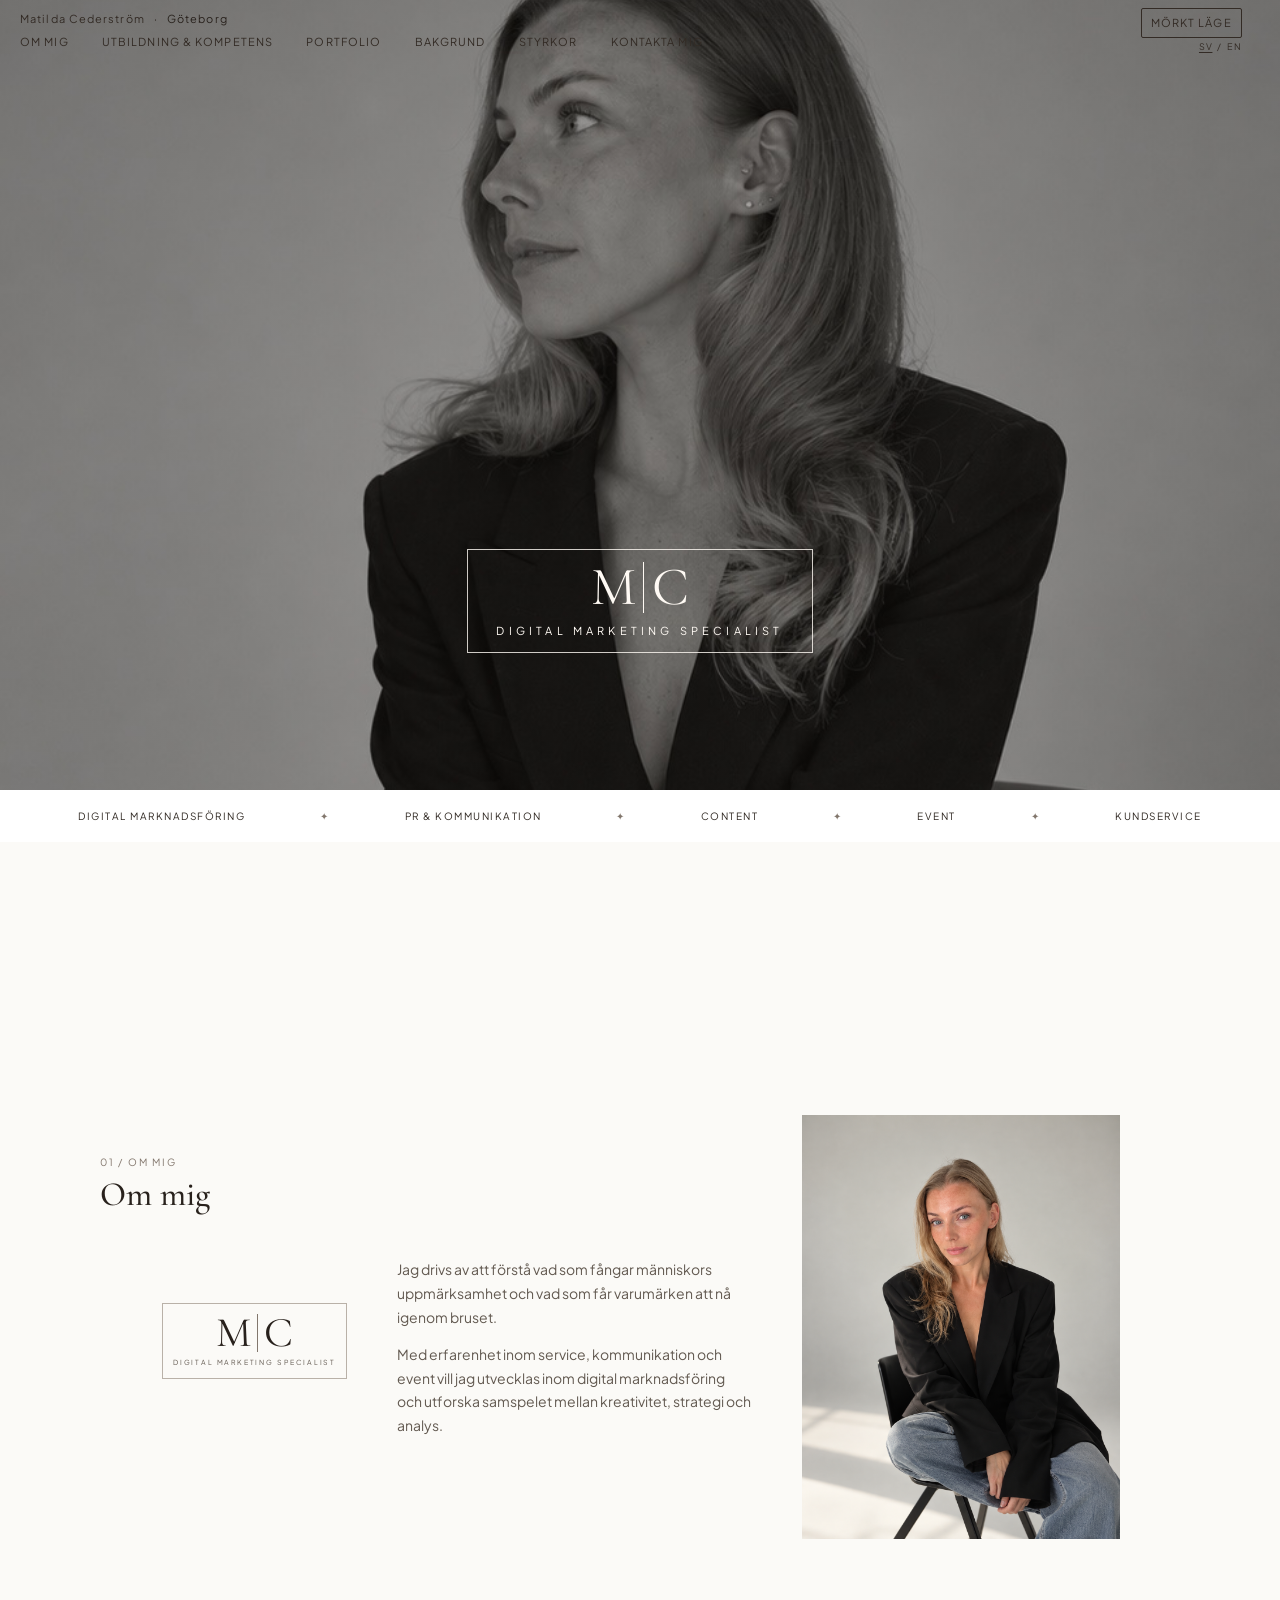
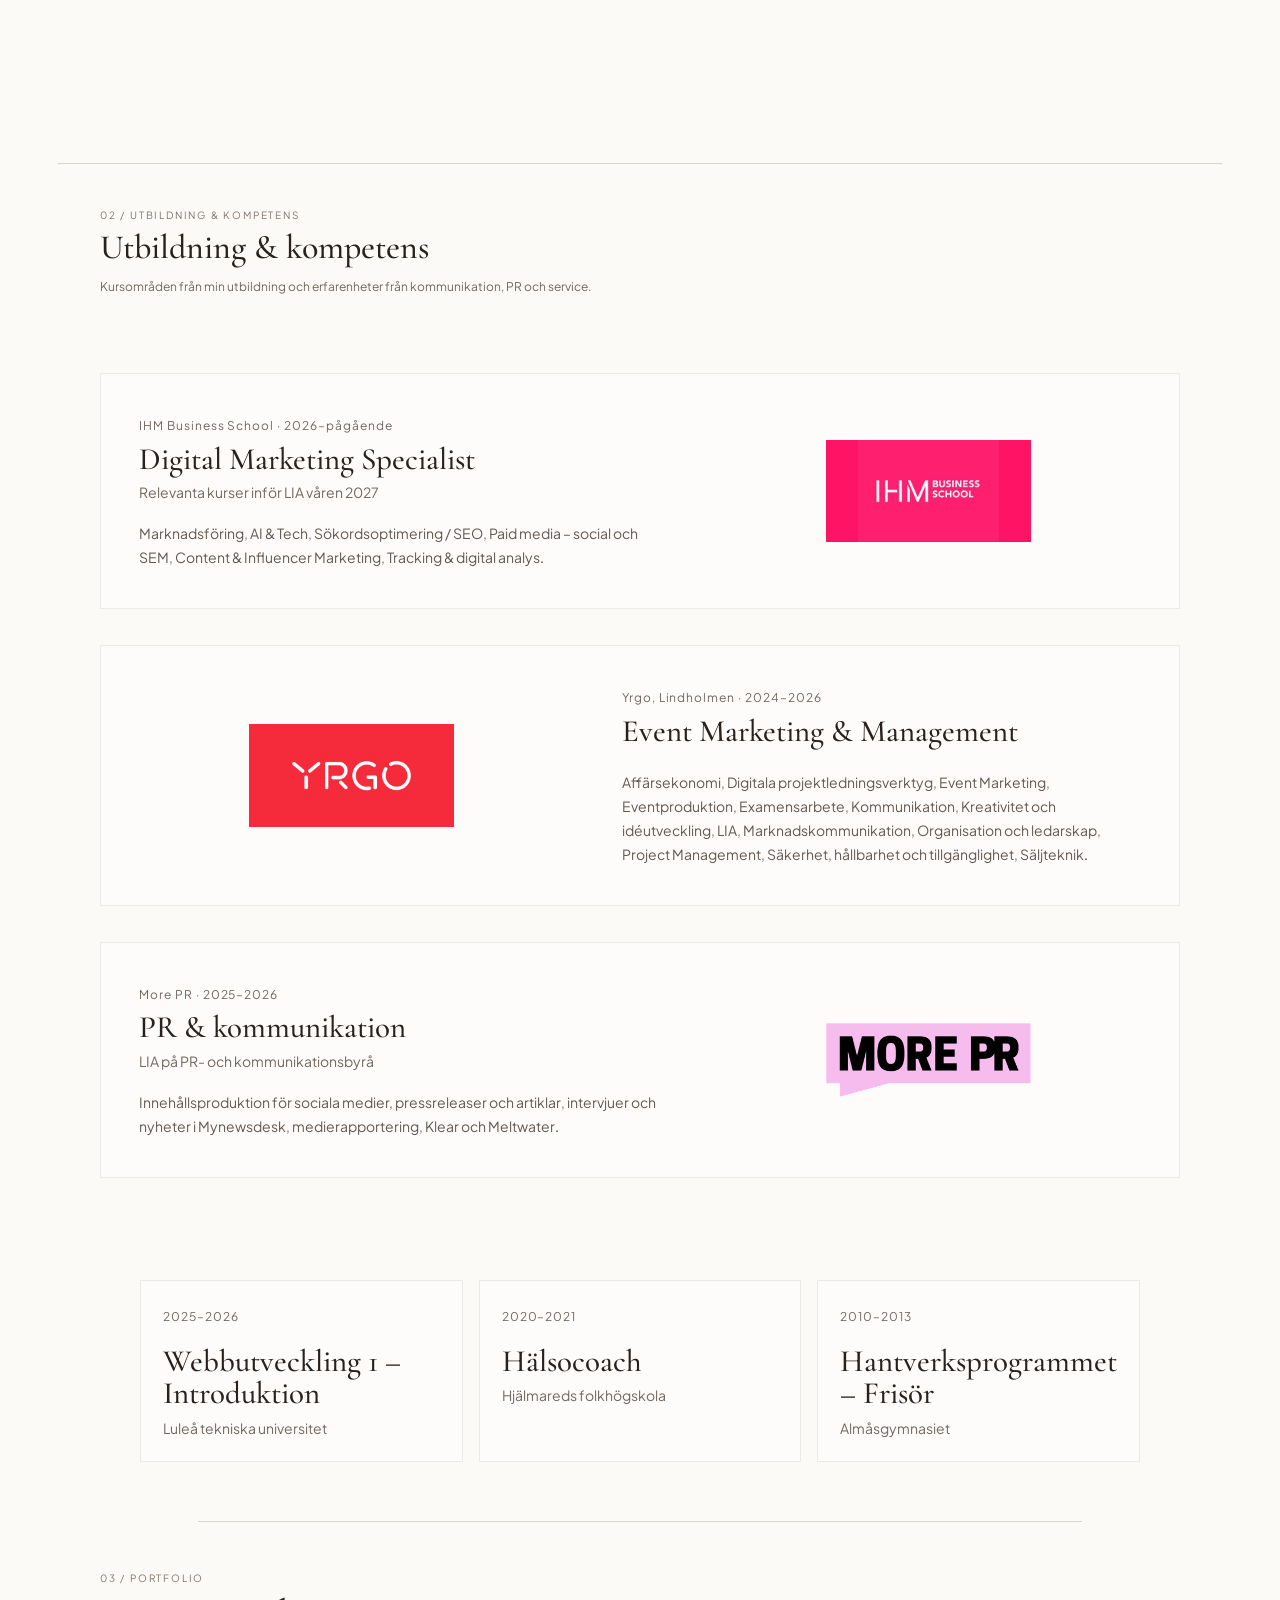
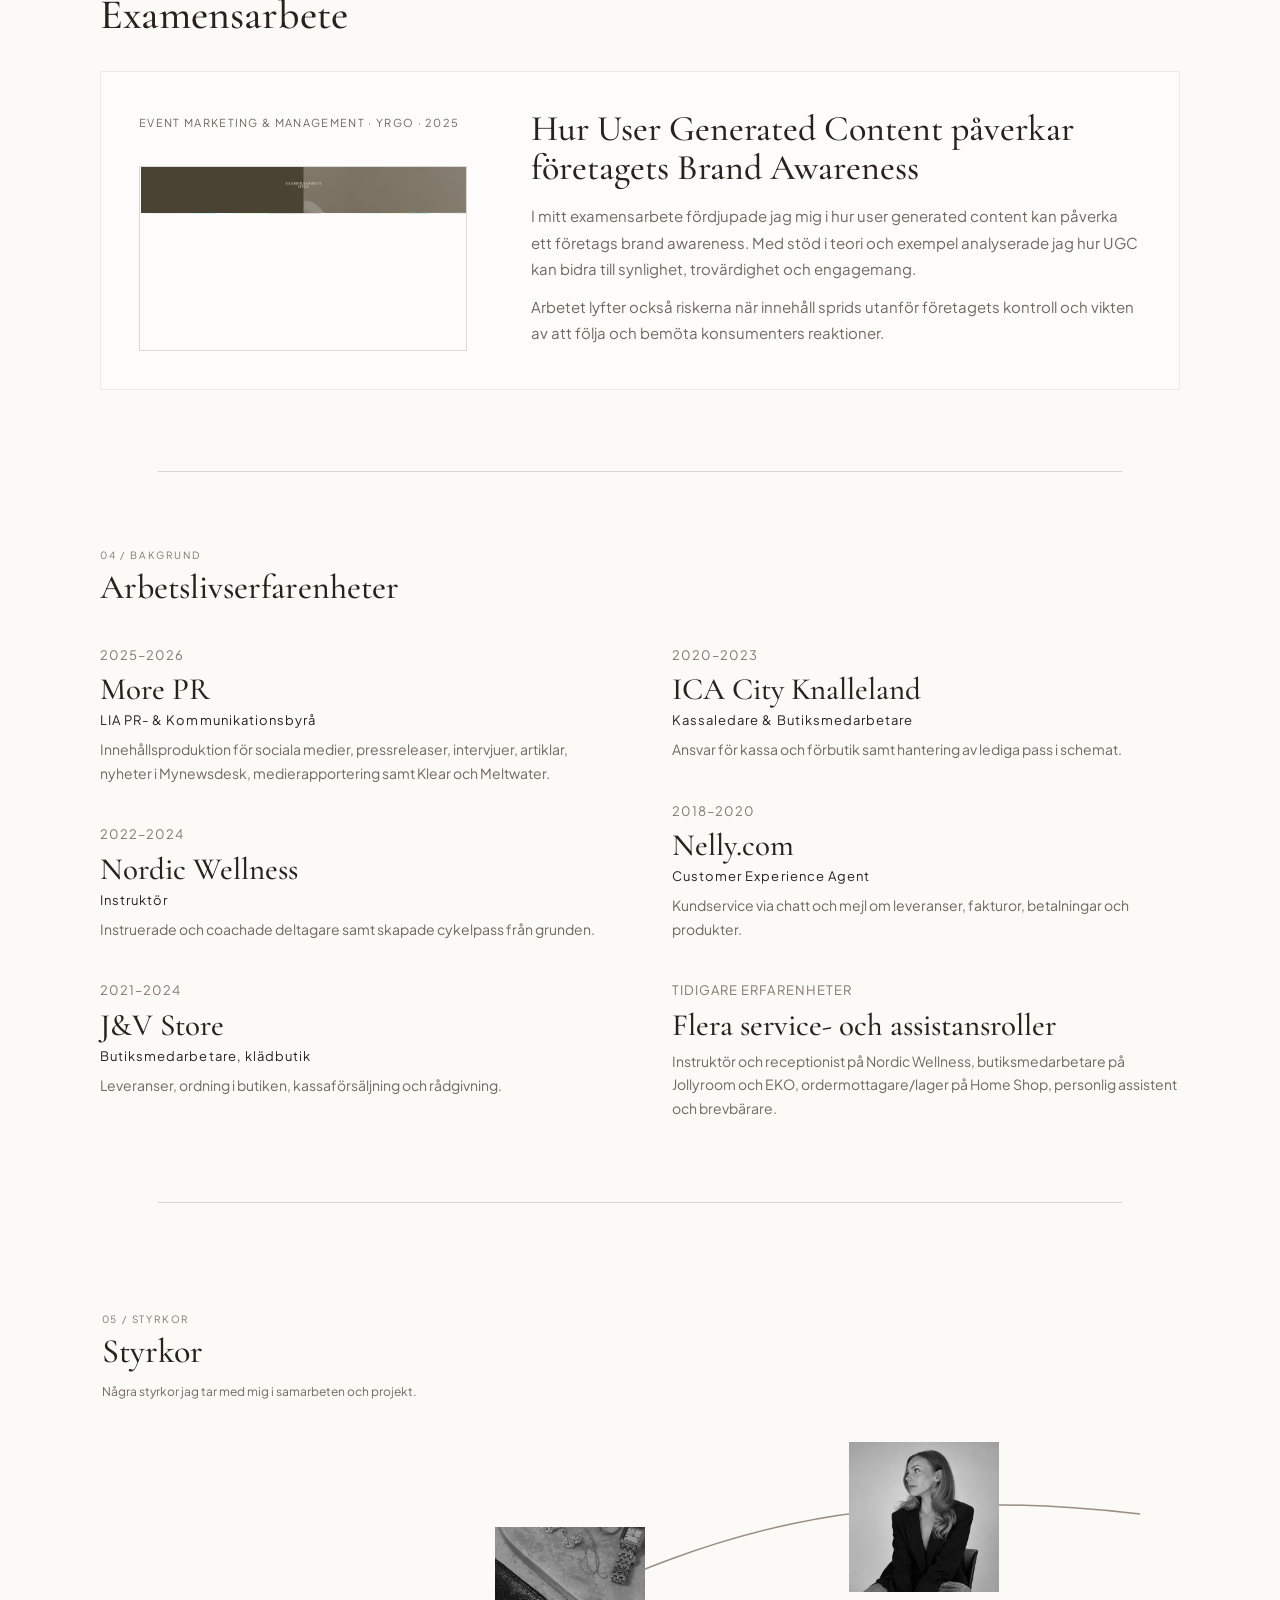
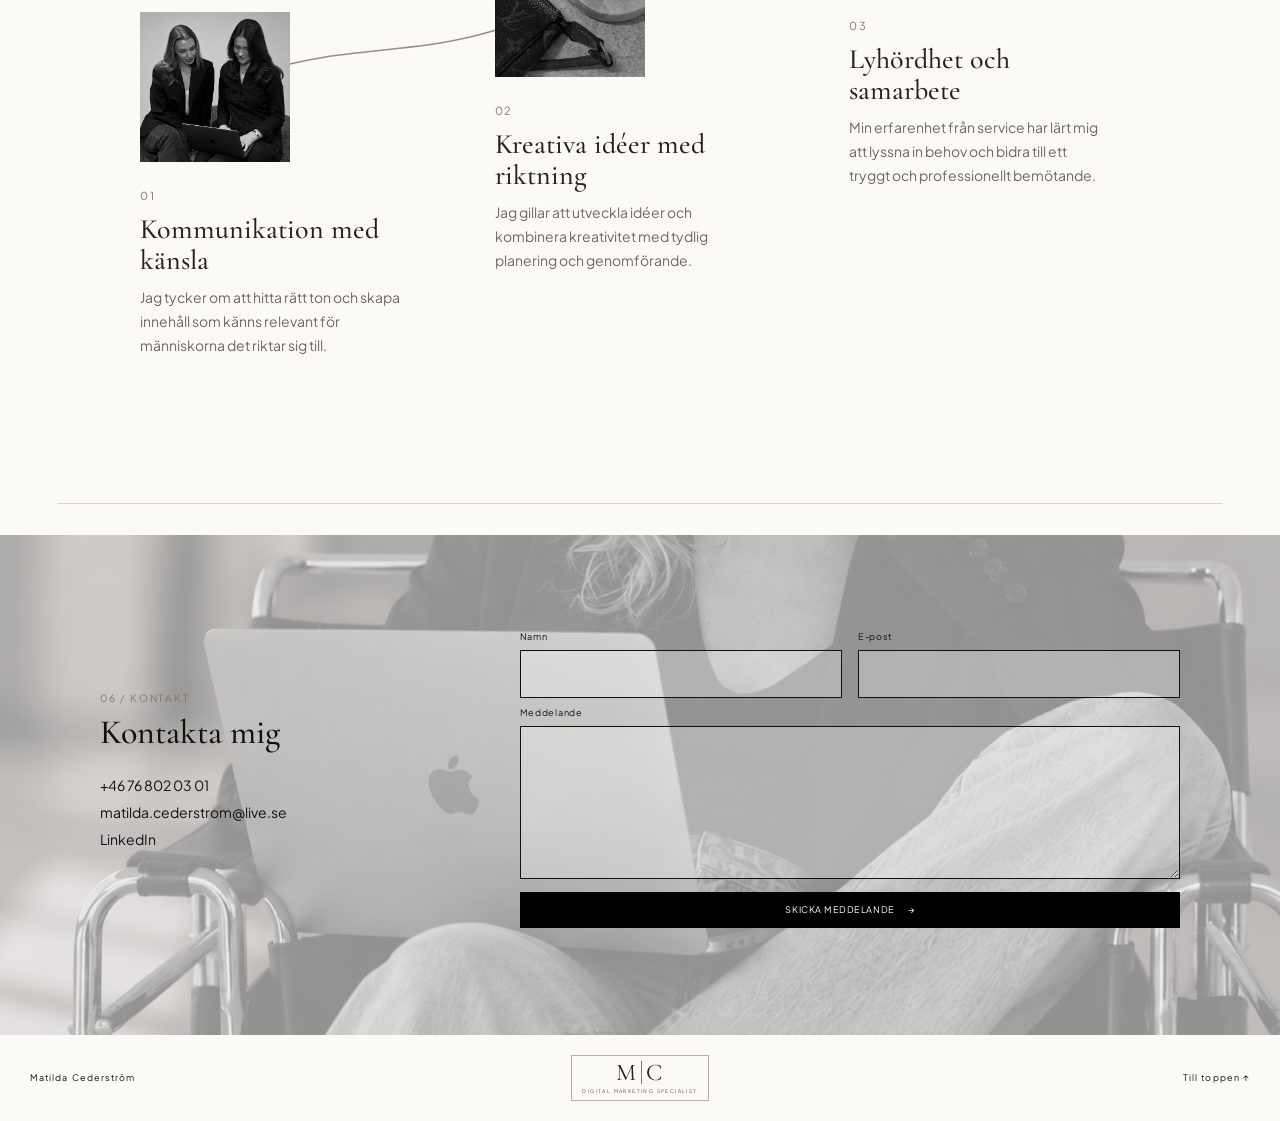
==== commit f098d6b7: "Fix thesis cover image sizing" ====
--- a/index.html
+++ b/index.html
@@ -326,7 +326,9 @@
                     <article class="portfolio-project-card">
                         <div class="portfolio-project-visual">
                             <p class="portfolio-project-meta">Event Marketing &amp; Management · Yrgo · 2025</p>
-                            <img src="img/ugc-brand-awareness.png" alt="Omslag till examensarbetet User Generated Content och Brand Awareness">
+                            <div class="portfolio-project-image-frame">
+                                <img src="img/ugc-brand-awareness.png" alt="Omslag till examensarbetet User Generated Content och Brand Awareness">
+                            </div>
                         </div>
                         <div class="portfolio-project-content">
                             <h3>Hur User Generated Content påverkar företagets Brand Awareness</h3>
--- a/style.css
+++ b/style.css
@@ -2025,15 +2025,21 @@
   letter-spacing: .12em;
   text-transform: uppercase;
 }
-.portfolio-project-visual img {
+.portfolio-project-image-frame {
+  width: 100%;
+  aspect-ratio: 16 / 9;
+  margin-top: clamp(20px, 3vw, 34px);
+  overflow: hidden;
+  border: 1px solid var(--line);
+}
+.portfolio-project-image-frame img {
   display: block;
   width: 100%;
-  height: auto !important;
-  max-height: none;
-  aspect-ratio: 16 / 9;
+  height: 100% !important;
+  min-height: 0 !important;
+  max-height: none !important;
   object-fit: contain;
-  margin-top: clamp(20px, 3vw, 34px);
-  border: 1px solid var(--line);
+  object-position: center;
 }
 .portfolio-project-content h3 {
   margin: 0 0 16px;
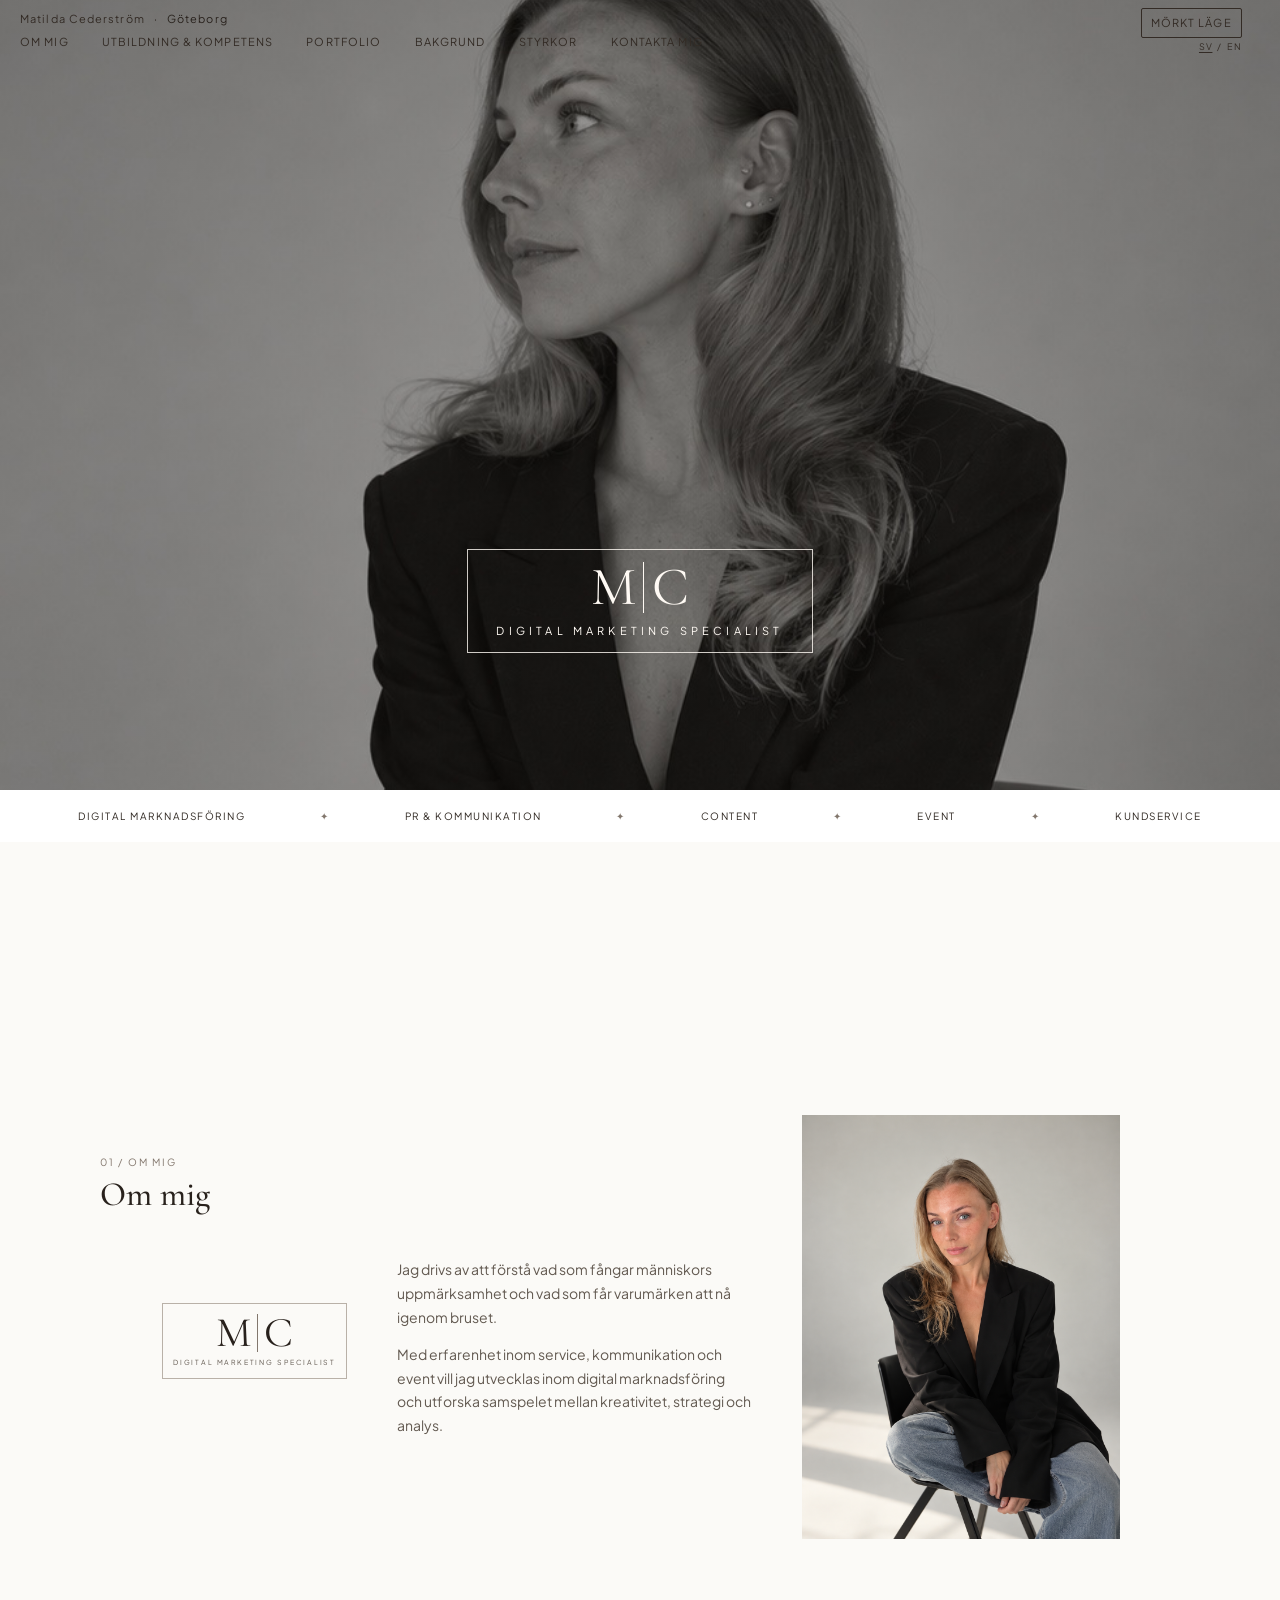
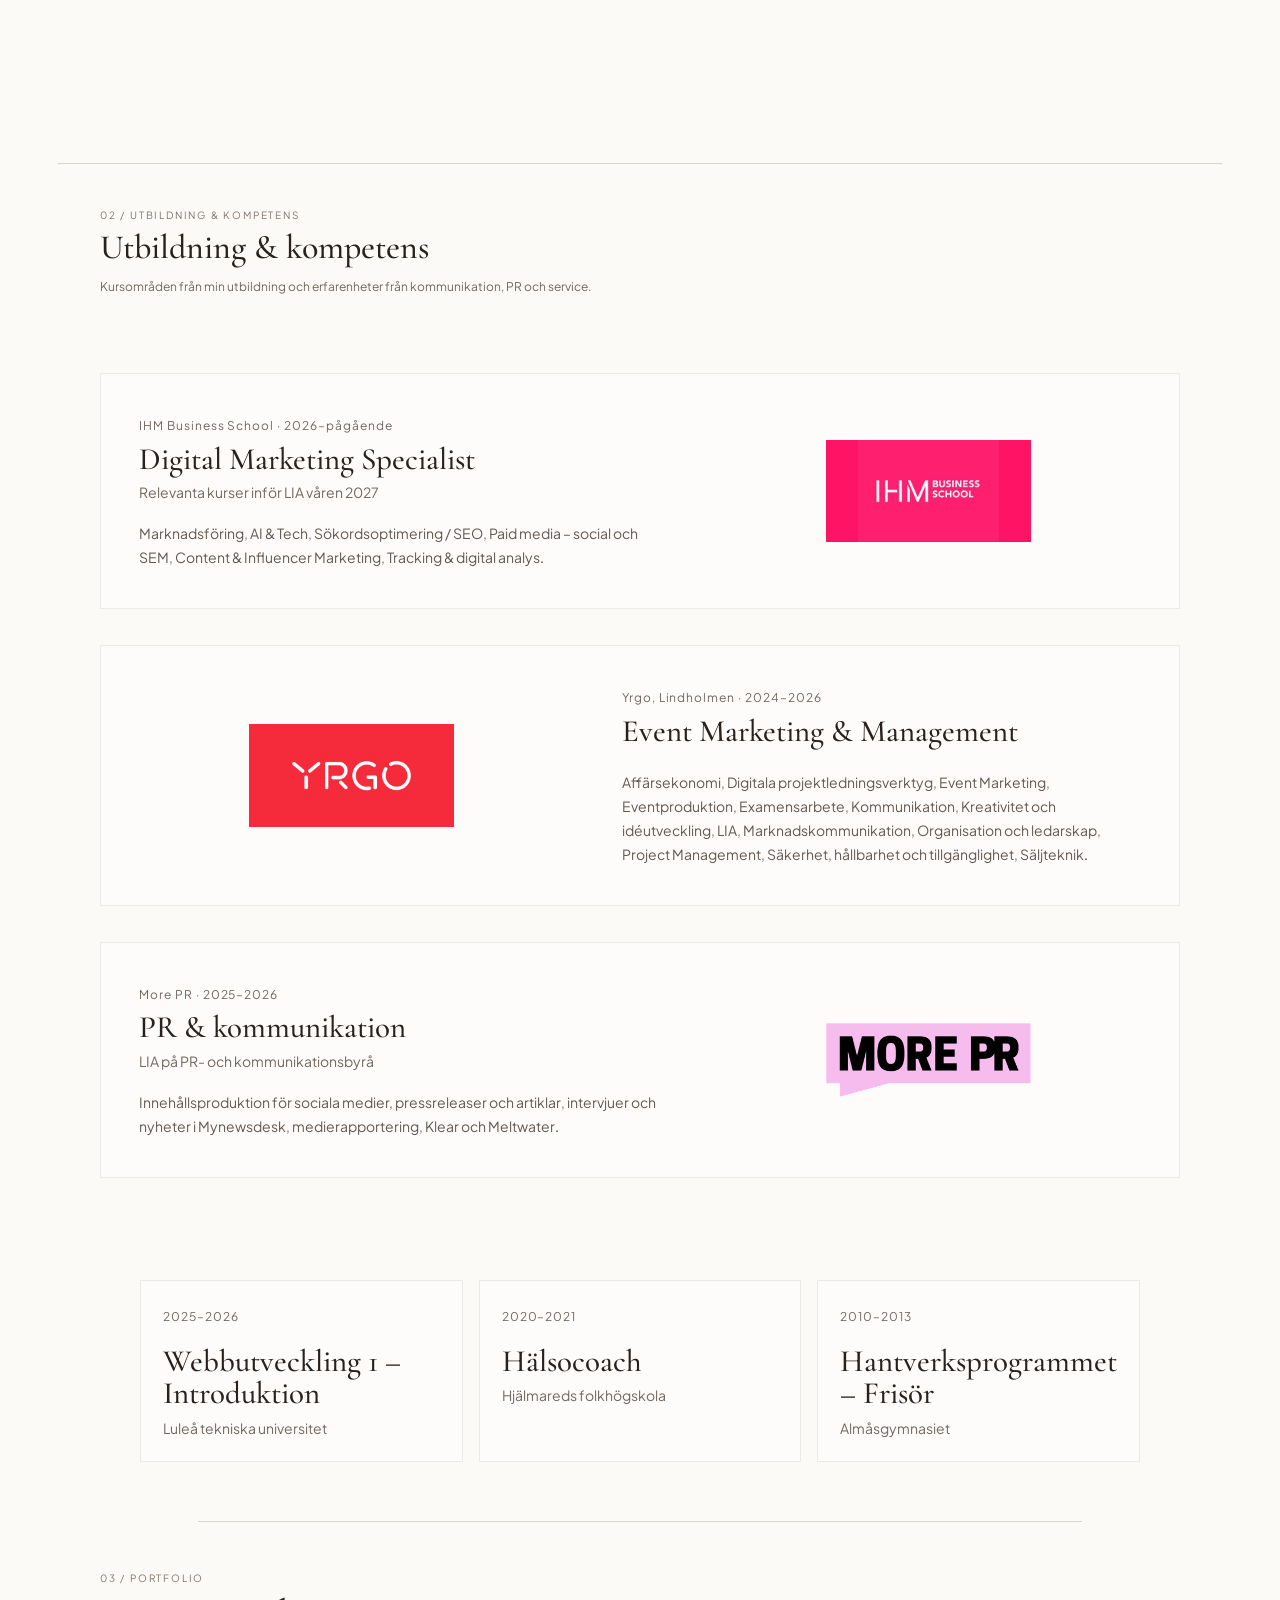
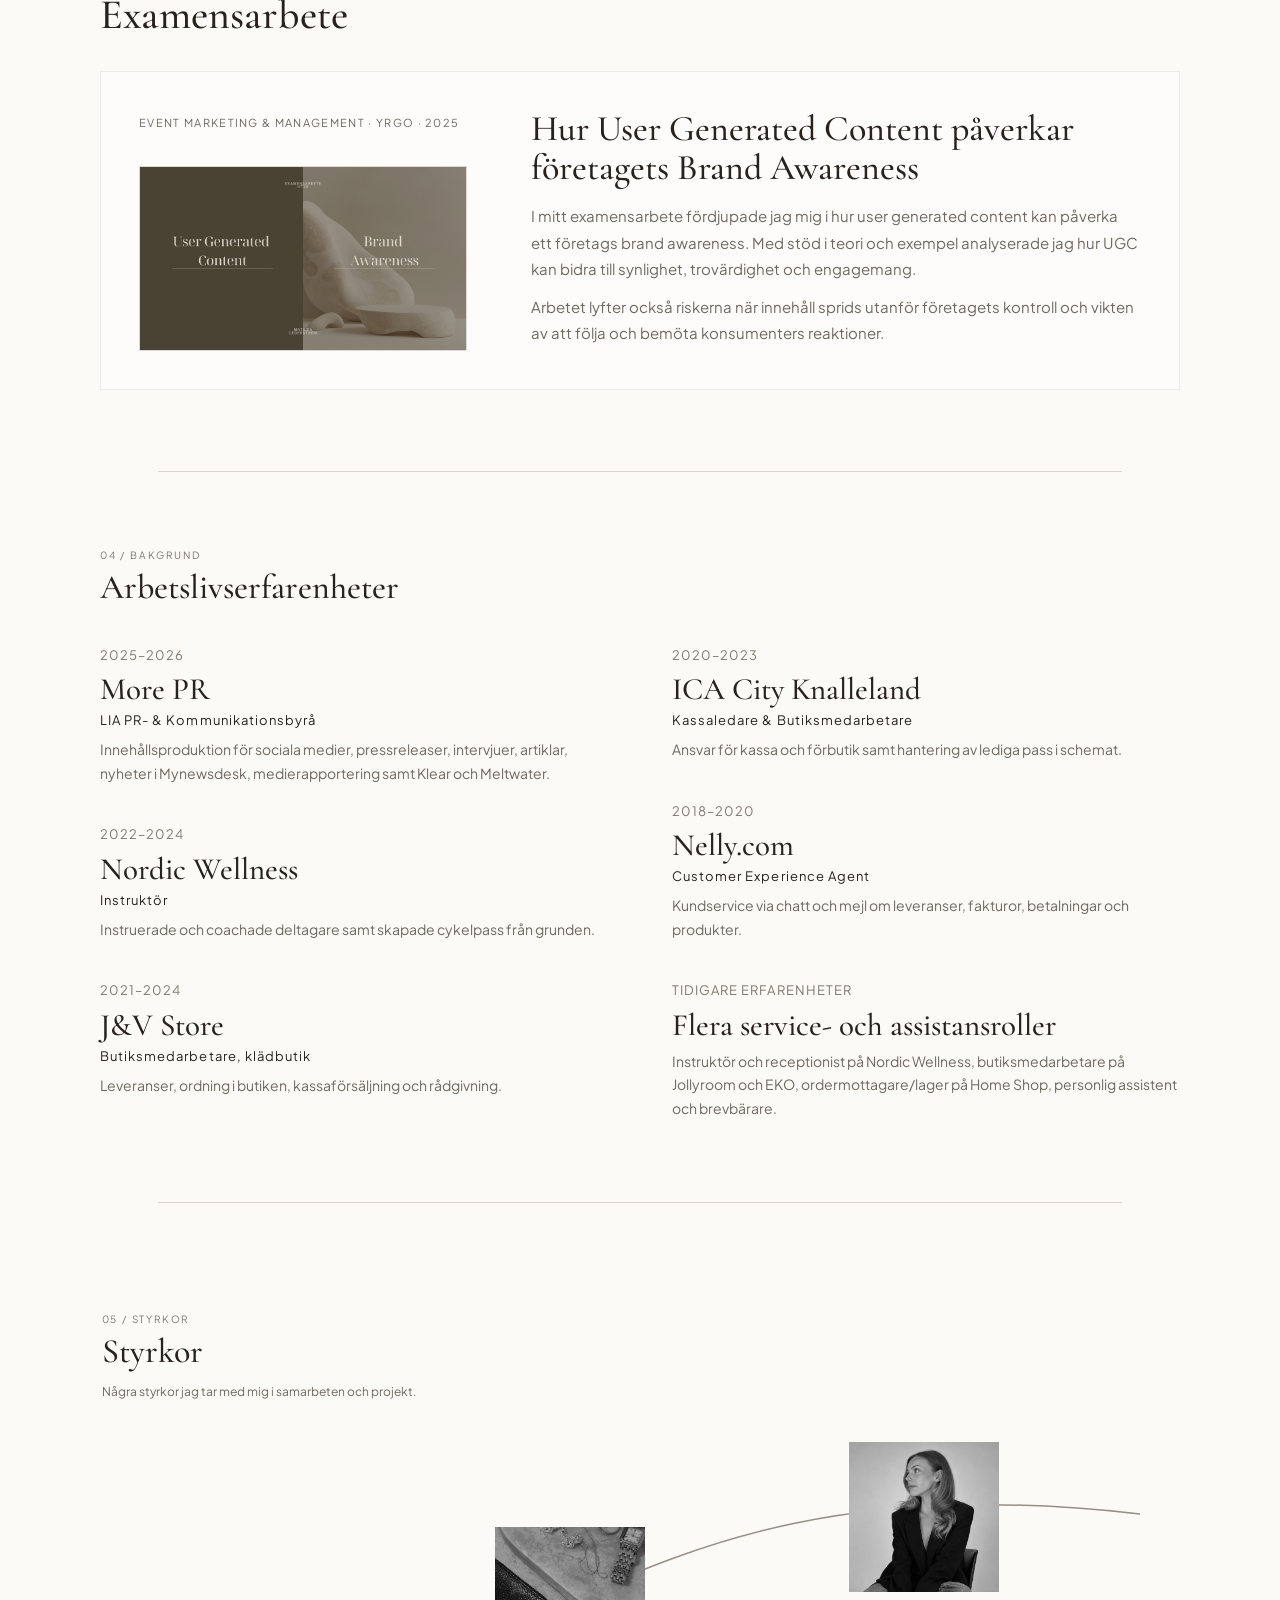
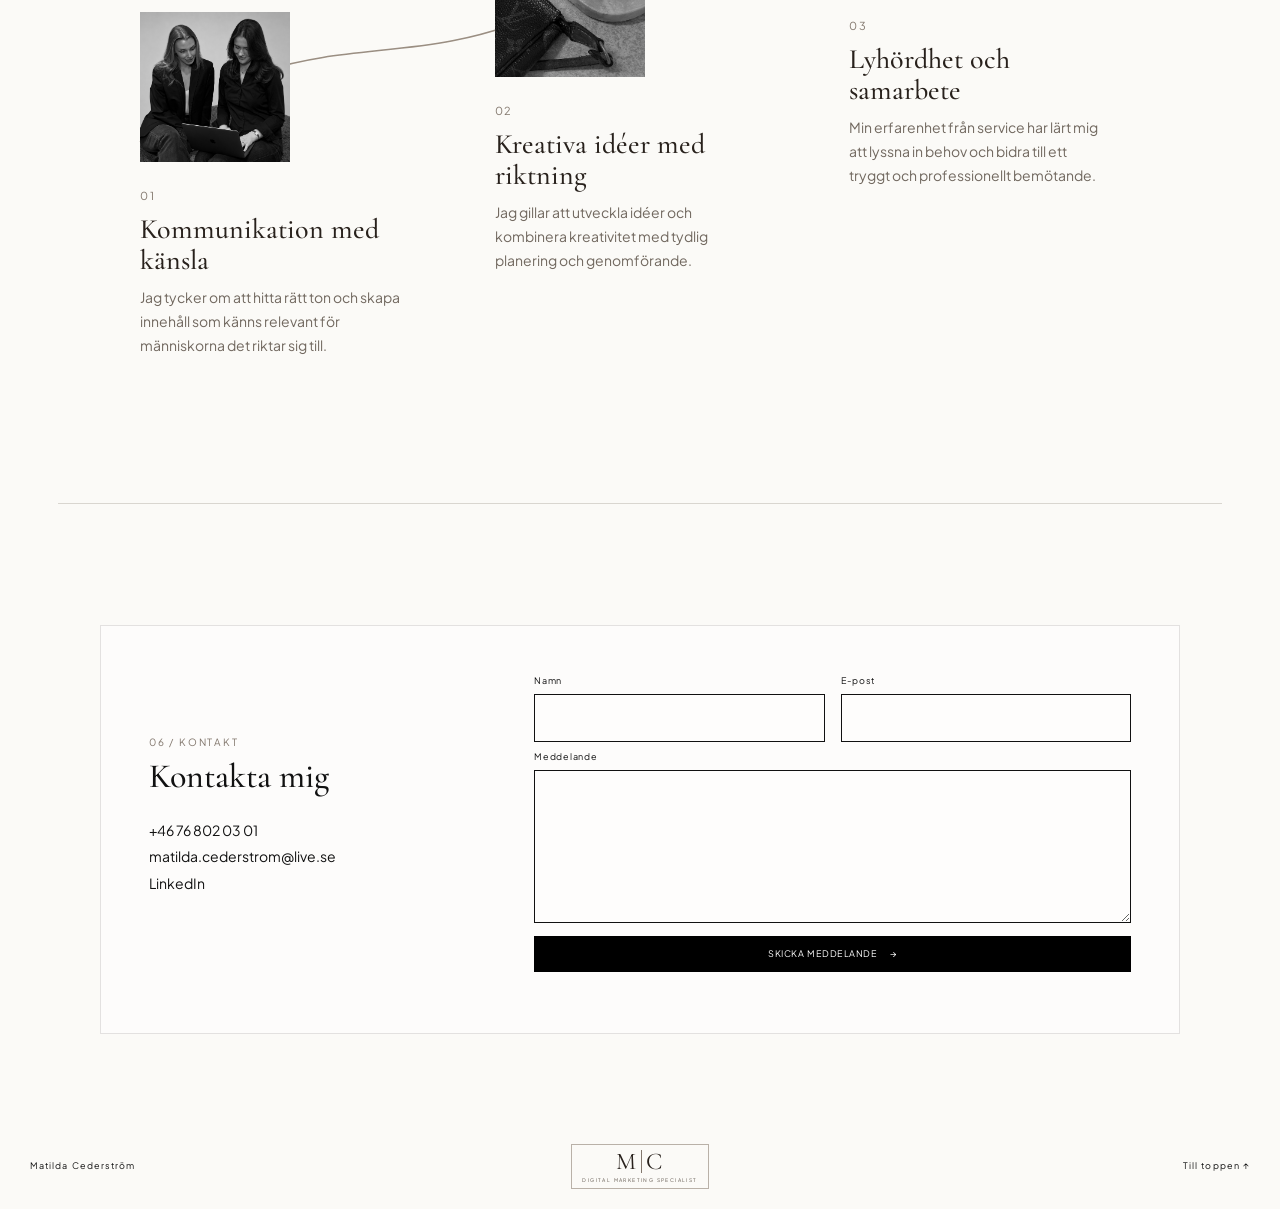
==== commit 421bb488: "Replace broken thesis cover image" ====
--- a/index.html
+++ b/index.html
@@ -327,7 +327,7 @@
                         <div class="portfolio-project-visual">
                             <p class="portfolio-project-meta">Event Marketing &amp; Management · Yrgo · 2025</p>
                             <div class="portfolio-project-image-frame">
-                                <img src="img/ugc-brand-awareness.png" alt="Omslag till examensarbetet User Generated Content och Brand Awareness">
+                                <img src="img/ugc-brand-awareness.jpg" alt="Omslag till examensarbetet User Generated Content och Brand Awareness">
                             </div>
                         </div>
                         <div class="portfolio-project-content">
--- a/style.css
+++ b/style.css
@@ -2026,6 +2026,7 @@
   text-transform: uppercase;
 }
 .portfolio-project-image-frame {
+  position: relative;
   width: 100%;
   aspect-ratio: 16 / 9;
   margin-top: clamp(20px, 3vw, 34px);
@@ -2033,12 +2034,14 @@
   border: 1px solid var(--line);
 }
 .portfolio-project-image-frame img {
+  position: absolute;
+  inset: 0;
   display: block;
   width: 100%;
   height: 100% !important;
   min-height: 0 !important;
   max-height: none !important;
-  object-fit: contain;
+  object-fit: cover;
   object-position: center;
 }
 .portfolio-project-content h3 {
@@ -2145,27 +2148,13 @@
   transform: none;
 }
 
-/* Use the monochrome portrait as a quiet, readable contact background. */
-.contact-section {
-  background-color: #fbfaf7 !important;
-  background-image: linear-gradient(rgba(251, 250, 247, .58), rgba(251, 250, 247, .58)), url("img/contact-background.jpg") !important;
-  background-position: center 43% !important;
-  background-size: cover !important;
-  background-repeat: no-repeat !important;
-}
-body[data-theme="dark"] .contact-section {
-  background-color: #29231f !important;
-  background-image: linear-gradient(rgba(30, 27, 25, .58), rgba(30, 27, 25, .58)), url("img/contact-background.jpg") !important;
-}
-
 /* Size the contact content to the wide 3:1 background image. */
 .contact-section {
   min-height: clamp(500px, 38vw, 680px);
   display: flex;
   align-items: center;
   padding: clamp(64px, 7vw, 96px) clamp(24px, 5vw, 58px) !important;
-  background-position: center !important;
-  background-size: cover !important;
+  background: #fbfaf7 !important;
 }
 .contact-layout {
   width: min(100%, 1080px);
@@ -2187,8 +2176,6 @@
     min-height: 0;
     display: block;
     padding: 76px 22px 48px !important;
-    background-position: center !important;
-    background-size: cover !important;
   }
   .contact-layout {
     width: 100%;
@@ -2208,3 +2195,29 @@
   background: #222 !important;
   border-color: #222 !important;
 }
+
+/* Keep contact area on a plain background with no background image. */
+.contact-section {
+  isolation: isolate;
+  background: #fbfaf7 !important;
+  background-image: none !important;
+}
+.contact-section::before {
+  content: none !important;
+  display: none !important;
+}
+.contact-layout {
+  position: relative;
+  z-index: 1;
+  padding: clamp(26px, 4vw, 48px);
+  border: 1px solid rgba(40, 33, 28, .12);
+  background: rgba(255, 255, 255, .56);
+}
+body[data-theme="dark"] .contact-section {
+  background: #29231f !important;
+  background-image: none !important;
+}
+body[data-theme="dark"] .contact-layout {
+  border-color: rgba(241, 235, 227, .2);
+  background: rgba(255, 255, 255, .035);
+}
